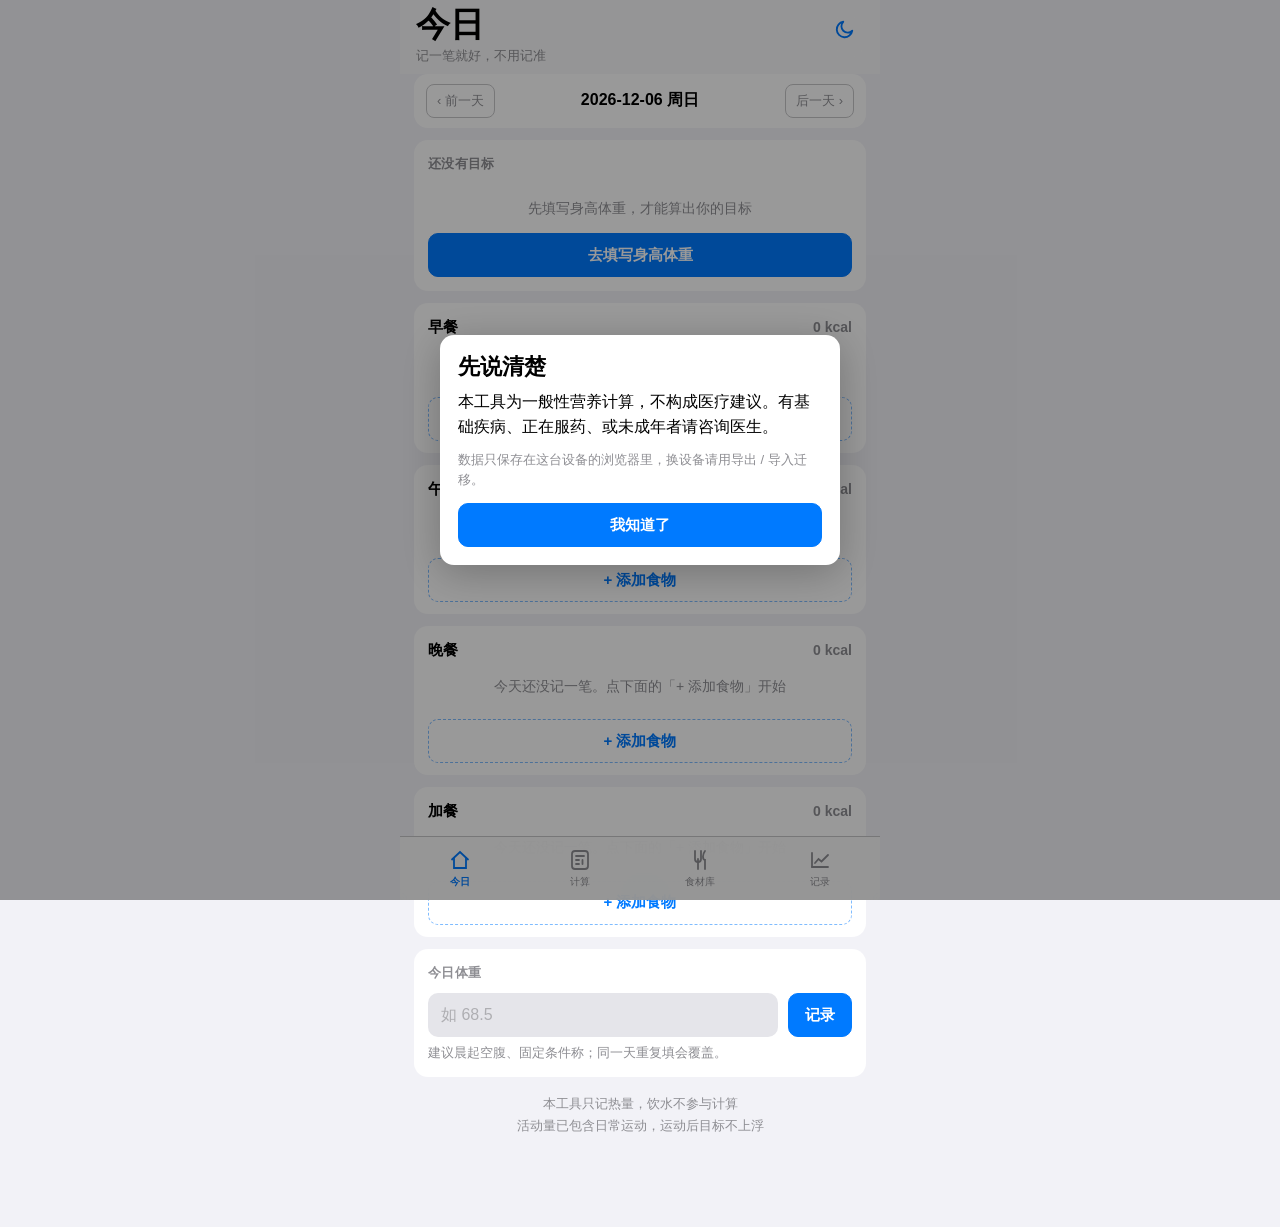
==== index.html @ fb2b550e "Add files via upload" ====
<!DOCTYPE html>
<html lang="zh-CN" data-page-node-id="6TGlv1DIJxJk1gU40Q62XM">
<head data-page-node-id="LGwbbkXFWAIUJTHWmpmw1Z">
<meta charset="UTF-8" data-page-node-id="6oyPOWHp1FTCUI4fEydb8X">
<!-- 移动端硬要求：不使用 user-scalable=no / maximum-scale，保证可缩放（WCAG 1.4.4） -->
<meta name="viewport" content="width=device-width, initial-scale=1, viewport-fit=cover" data-page-node-id="3r1itTKfUpL0238yixx54z">
<meta name="theme-color" content="#007AFF" data-page-node-id="sOXfvNdXo0cIGlPKeRTLYf">
<!-- PWA：manifest/图标/SW 为同源自托管文件（非外部 CDN）；file:// 双击打开时这些声明加载失败会被浏览器静默忽略，不影响单文件使用 -->
<link rel="manifest" href="manifest.webmanifest" data-page-node-id="1cRQkaMZABvOxURIfTyMzk">
<link rel="icon" type="image/png" sizes="192x192" href="icon-192.png" data-page-node-id="GECB2Gib8RvrjQ9jSQXvBh">
<link rel="apple-touch-icon" href="apple-touch-icon.png" data-page-node-id="r0GJt6rhNABccCQFmggWHg">
<meta name="mobile-web-app-capable" content="yes" data-page-node-id="aFBCfKrfgZDoOx20kquJCN">
<meta name="apple-mobile-web-app-capable" content="yes" data-page-node-id="vraNFrfi80mn2rlE7gkRpR">
<meta name="apple-mobile-web-app-status-bar-style" content="default" data-page-node-id="y7CPguoYV3KE6CH4kFbl6f">
<meta name="apple-mobile-web-app-title" content="宿舍减脂" data-page-node-id="x1x3KUSppic2dkjJVZUzWW">
<title>宿舍减脂 · 记录工具</title>
<!--
  设计系统：宿舍减脂工具 v2（iOS HIG 视觉语言，见《iOS减脂工作台-界面设计说明》）
  系统蓝 #007AFF + 分层灰 #F2F2F7；单文件、零外部依赖、断网可用、无任何网络请求
-->
<style>
/* ============================================================
   1. 设计令牌
   ============================================================ */
:root{
  /* —— iOS 系统色（HIG §3.1） —— */
  --blue:#007AFF; --blue-d:#0A84FF;
  --green:#34C759; --orange:#FF9500; --red:#FF3B30;
  --teal:#30B0C7; --indigo:#5856D6; --pink:#FF2D55;
  --label:#000000; --label-2:#8E8E93; --sep:#C6C6C8;
  --fill:#E5E5EA;                      /* Fill Gray：输入框底 / 次按钮底 / 进度轨道 */
  /* —— 语义映射：页面=次级背景灰，卡片=系统白，呈现 iOS 分组列表观感 —— */
  --bg:#F2F2F7; --card:#FFFFFF; --ink:var(--label); --sub:var(--label-2); --line:var(--sep);
  --sage:var(--blue); --sage-fill:var(--blue); --sage-l:rgba(0,122,255,.5); --sage-bg:rgba(0,122,255,.1);
  --ok:var(--green); --warn:var(--orange); --warn-bg:rgba(255,149,0,.12); --warn-line:rgba(255,149,0,.35); --disabled:#AEAEB2;
  --track:var(--fill); --chart-grid:var(--sep); --chart-axis:var(--label-2);
  --tabbar-bg:rgba(249,249,249,.92); --modal-bg:#FFFFFF;
  --toast-bg:rgba(0,0,0,.82); --toast-ink:#FFFFFF;
  --r:14px; --r-sm:10px;
  --fs-display:32px; --fs-title:22px; --fs-number:16px; --fs-body:16px; --fs-caption:13px;
  --shadow:0 1px 2px rgba(0,0,0,.06);
  --font:-apple-system,BlinkMacSystemFont,"Segoe UI","PingFang SC","Hiragino Sans GB","Microsoft YaHei",sans-serif;
  /* 统一的动效曲线 */
  --ease-spring:cubic-bezier(.32,.72,0,1);
  --ease-soft:cubic-bezier(.4,0,.2,1);
  --dur-sheet:.34s; --dur-press:.14s; --dur-ring:1s;
}

/* 深色模式：iOS Dark 语义色，对比度达 WCAG AA */
:root[data-theme="dark"]{
  --blue:var(--blue-d);
  --bg:#000000; --card:#1C1C1E; --ink:#FFFFFF; --sub:rgba(235,235,245,.6); --line:rgba(84,84,88,.65);
  --sage:var(--blue); --sage-fill:var(--blue); --sage-l:rgba(10,132,255,.5); --sage-bg:rgba(10,132,255,.18);
  --ok:var(--green); --warn:var(--orange); --warn-bg:rgba(255,149,0,.18); --warn-line:rgba(255,149,0,.4); --disabled:rgba(235,235,245,.3);
  --fill:#2C2C2C; --track:var(--fill); --chart-grid:rgba(84,84,88,.65); --chart-axis:rgba(235,235,245,.6);
  --tabbar-bg:rgba(0,0,0,.92); --modal-bg:#1C1C1E;
  --toast-bg:rgba(235,235,245,.92); --toast-ink:#000000;
  --shadow:0 1px 2px rgba(0,0,0,.4);
}
*{box-sizing:border-box; -webkit-tap-highlight-color:transparent;}
html,body{margin:0;padding:0;}
body{
  font-family:var(--font); background:var(--bg); color:var(--ink);
  font-size:var(--fs-body); line-height:1.55; -webkit-font-smoothing:antialiased;
}
.num,input[type=number],.tabular{font-variant-numeric:tabular-nums;}
/* 字号阶梯 */
.f-display{font-size:var(--fs-display);font-weight:700;line-height:1.15;}
.f-title{font-size:var(--fs-title);font-weight:700;line-height:1.25;}
.f-number{font-size:var(--fs-number);font-weight:700;}
.f-body{font-size:var(--fs-body);font-weight:400;}
.f-cap{font-size:var(--fs-caption);font-weight:400;color:var(--sub);line-height:1.5;}

/* ============================================================
   2. 骨架
   ============================================================ */
.app{max-width:480px;margin:0 auto;min-height:100vh;background:var(--bg);padding-bottom:calc(74px + env(safe-area-inset-bottom));position:relative;}
.topbar{position:sticky;top:0;z-index:50;display:flex;align-items:flex-start;justify-content:space-between;gap:10px;
  padding:calc(6px + env(safe-area-inset-top)) 16px 6px;
  background:var(--tabbar-bg);
  -webkit-backdrop-filter:saturate(1.8) blur(20px);backdrop-filter:saturate(1.8) blur(20px);
  border-bottom:1px solid transparent;transition:border-color var(--dur-press) ease;}
.topbar.scrolled{border-bottom-color:var(--line);}
.tb-main{min-width:0;}
.topbar h1{font-size:34px;font-weight:600;margin:0;letter-spacing:-.5px;line-height:1.1;
  transition:font-size var(--dur-press) var(--ease-soft);transform-origin:left center;}
.topbar.scrolled h1{font-size:17px;letter-spacing:0;}
.topbar .sub{font-size:var(--fs-caption);color:var(--sub);margin-top:3px;
  transition:opacity var(--dur-press) ease,max-height var(--dur-press) ease,margin var(--dur-press) ease;overflow:hidden;}
.topbar.scrolled .sub{opacity:0;max-height:0;margin-top:0;}
.theme-btn{flex:0 0 auto;width:40px;height:40px;margin-top:4px;border:0;background:transparent;color:var(--blue);
  border-radius:999px;cursor:pointer;display:inline-flex;align-items:center;justify-content:center;
  transition:opacity var(--dur-press) ease;-webkit-tap-highlight-color:transparent;}
.theme-btn:active{opacity:.5;}
.theme-btn svg{width:22px;height:22px;display:block;}
.view{display:none;padding:0 14px 16px;}
.view.active{display:block;animation:viewIn .26s var(--ease-soft);}
@keyframes viewIn{from{opacity:.35;transform:translateY(6px);}to{opacity:1;transform:none;}}
.card{background:var(--card);border:0;border-radius:var(--r);padding:14px;margin-bottom:12px;}
.card > h2{font-size:13px;font-weight:600;color:var(--sub);margin:0 0 10px;letter-spacing:.3px;text-transform:uppercase;}
.row{display:flex;gap:10px;align-items:center;}
.row-between{display:flex;gap:10px;align-items:center;justify-content:space-between;}
.spacer{flex:1;}
.mt6{margin-top:6px;} .mt10{margin-top:10px;} .mt14{margin-top:14px;}
.hr{height:1px;background:var(--line);margin:12px 0;border:0;}

/* ============================================================
   3. 表单控件（所有 input/select ≥16px，防 iOS 聚焦缩放）
   ============================================================ */
label.fld{display:block;font-size:var(--fs-caption);color:var(--sub);margin:0 0 4px 2px;}
input[type=text],input[type=number],input[type=date],select,textarea{
  font-family:var(--font); font-size:16px; color:var(--ink);
  background:var(--fill); border:1px solid transparent; border-radius:var(--r-sm);
  padding:10px 12px; width:100%; min-height:44px; outline:none;
  font-variant-numeric:tabular-nums;
  transition:border-color var(--dur-press) ease, box-shadow var(--dur-press) ease;
}
input:focus,select:focus,textarea:focus{border-color:var(--blue);box-shadow:0 0 0 3px rgba(0,122,255,.16);}
input[disabled],select[disabled]{background:var(--fill);color:var(--disabled);opacity:.6;}
input::placeholder{color:var(--disabled);}
select{appearance:none;-webkit-appearance:none;background-image:linear-gradient(45deg,transparent 50%,var(--sub) 50%),linear-gradient(135deg,var(--sub) 50%,transparent 50%);background-position:calc(100% - 17px) 20px,calc(100% - 12px) 20px;background-size:5px 5px,5px 5px;background-repeat:no-repeat;padding-right:34px;}
.btn{
  font-family:var(--font); font-size:15px; font-weight:600; min-height:44px; padding:0 16px;
  border-radius:var(--r-sm); border:1px solid var(--sage-fill); background:var(--sage-fill); color:#fff;
  cursor:pointer; display:inline-flex; align-items:center; justify-content:center; gap:6px;
  transition:transform var(--dur-press) ease, background var(--dur-press) ease, box-shadow var(--dur-press) ease, filter var(--dur-press) ease;
  -webkit-tap-highlight-color:transparent;
}
.btn:active{filter:brightness(.93);transform:scale(.98);}
.btn.ghost{background:var(--fill);color:var(--blue);border-color:transparent;}
.btn.ghost:active{background:var(--fill);filter:brightness(.96);}
.btn.subtle{background:var(--sage-bg);border-color:var(--sage-bg);color:var(--sage);}
.btn.danger{background:var(--card);border-color:var(--warn);color:var(--warn);}
.btn.block{display:flex;width:100%;}
.btn.sm{min-height:36px;font-size:14px;padding:0 12px;}
.btn[disabled]{background:var(--track);border-color:var(--line);color:var(--disabled);}
.seg{position:relative;display:flex;background:var(--fill);border-radius:var(--r-sm);padding:3px;gap:3px;}
.seg-thumb{position:absolute;top:3px;left:3px;height:calc(100% - 6px);background:var(--card);border-radius:8px;box-shadow:var(--shadow);z-index:0;opacity:0;pointer-events:none;transition:transform var(--dur-sheet) var(--ease-spring),width var(--dur-sheet) var(--ease-spring),opacity .2s ease;}
.seg > button{flex:1;min-height:38px;position:relative;z-index:1;border:0;background:transparent;border-radius:8px;font-size:15px;font-family:var(--font);color:var(--sub);cursor:pointer;font-weight:600;transition:color var(--dur-press) ease;-webkit-tap-highlight-color:transparent;}
.seg > button[aria-pressed=true]{color:var(--ink);}
.chips{display:flex;gap:6px;overflow-x:auto;padding-bottom:2px;-webkit-overflow-scrolling:touch;}
.chip{flex:0 0 auto;min-height:34px;padding:0 14px;border-radius:999px;border:0;background:var(--fill);color:var(--sub);font-size:14px;font-family:var(--font);cursor:pointer;display:inline-flex;align-items:center;transition:transform var(--dur-press) ease,background var(--dur-press) ease,color var(--dur-press) ease;-webkit-tap-highlight-color:transparent;}
.chip:active{transform:scale(.96);}
.chip[aria-pressed=true]{background:var(--blue);color:#fff;font-weight:600;}
.mini{min-height:34px;padding:0 10px;border-radius:8px;border:1px solid var(--line);background:var(--card);font-size:13px;font-family:var(--font);color:var(--sub);cursor:pointer;display:inline-flex;align-items:center;justify-content:center;transition:transform var(--dur-press) ease,background var(--dur-press) ease;-webkit-tap-highlight-color:transparent;}
.mini:active{transform:scale(.96);}
.mini.on{background:var(--sage);border-color:var(--sage);color:#fff;}
.err{color:var(--warn);font-size:var(--fs-caption);margin-top:5px;}
.ok{color:var(--ok);}
.warnc{color:var(--warn);}

/* ============================================================
   4. 今日页：环形 / 剩余额度 / 餐次
   ============================================================ */
.ring-wrap{display:flex;align-items:center;gap:14px;}
.ring{width:118px;height:118px;flex:0 0 118px;position:relative;}
.ring svg{transform:rotate(-90deg);display:block;}
.ring-fg{transition:stroke-dashoffset var(--dur-ring) var(--ease-soft);}
.ring .ctr{position:absolute;inset:0;display:flex;flex-direction:column;align-items:center;justify-content:center;}
.ring .ctr .v{font-size:26px;font-weight:700;line-height:1;font-variant-numeric:tabular-nums;}
.ring .ctr .l{font-size:11px;color:var(--sub);margin-top:3px;}
.ring-info{flex:1;min-width:0;}
.kv{display:flex;gap:8px;justify-content:space-between;font-size:13px;color:var(--sub);}
.kv b{color:var(--ink);font-variant-numeric:tabular-nums;font-weight:700;}
.macros{display:flex;gap:8px;margin-top:12px;}
.macro{flex:1;background:var(--sage-bg);border-radius:var(--r-sm);padding:8px 6px;text-align:center;}
.macro .ml{font-size:11px;color:var(--sub);}
.macro .mv{font-size:var(--fs-number);font-weight:700;font-variant-numeric:tabular-nums;margin-top:1px;}
.bar{height:5px;background:var(--track);border-radius:3px;margin-top:6px;overflow:hidden;}
.bar > i{display:block;height:100%;background:var(--sage);border-radius:3px;width:0;transition:width .55s var(--ease-soft);}
.bar > i.over{background:var(--warn);}
.suggest{background:var(--sage-bg);border-radius:var(--r-sm);padding:10px 12px;margin-top:10px;}
.suggest .t{font-size:var(--fs-caption);color:var(--sub);margin-bottom:4px;}
.suggest .li{font-size:14px;font-weight:600;padding:3px 0;font-variant-numeric:tabular-nums;}
.mealcard{padding:12px 14px;}
.mealhd{display:flex;align-items:baseline;justify-content:space-between;gap:8px;}
.mealhd .nm{font-weight:700;font-size:15px;}
.mealhd .vv{font-size:14px;font-weight:700;color:var(--sub);font-variant-numeric:tabular-nums;}
.mealhd .vv.over{color:var(--warn);}
.item{display:flex;align-items:center;gap:8px;padding:9px 0;border-bottom:1px solid var(--line);}
.item:last-child{border-bottom:0;}
.item .in{flex:1;min-width:0;}
.item .nm{font-size:15px;font-weight:600;white-space:nowrap;overflow:hidden;text-overflow:ellipsis;}
.item .ds{font-size:var(--fs-caption);color:var(--sub);font-variant-numeric:tabular-nums;}
.item .kc{font-size:var(--fs-number);font-weight:700;font-variant-numeric:tabular-nums;white-space:nowrap;}
.del{width:32px;height:32px;flex:0 0 32px;border:0;background:transparent;color:var(--disabled);font-size:20px;line-height:1;cursor:pointer;border-radius:8px;}
.addbtn{width:100%;min-height:44px;margin-top:8px;border:1px dashed var(--sage-l);background:var(--card);color:var(--sage);border-radius:var(--r-sm);font-size:15px;font-weight:600;font-family:var(--font);cursor:pointer;transition:transform var(--dur-press) ease,background var(--dur-press) ease;-webkit-tap-highlight-color:transparent;}
.addbtn:active{transform:scale(.98);background:var(--sage-bg);}
.empty{text-align:center;color:var(--sub);font-size:14px;padding:14px 8px;}
.footnote{font-size:var(--fs-caption);color:var(--sub);text-align:center;padding:4px 8px 0;line-height:1.7;}

/* ============================================================
   5. 结果 / 提示
   ============================================================ */
.res{display:grid;grid-template-columns:1fr 1fr;gap:8px;}
.res .cell{background:var(--sage-bg);border-radius:var(--r-sm);padding:8px 10px;}
.res .cell .l{font-size:11px;color:var(--sub);}
.res .cell .v{font-size:var(--fs-number);font-weight:700;font-variant-numeric:tabular-nums;}
.hero{background:var(--sage);color:#fff;border-radius:var(--r);padding:14px;margin-bottom:12px;}
.hero .l{font-size:var(--fs-caption);opacity:.85;}
.hero .v{font-size:var(--fs-display);font-weight:700;font-variant-numeric:tabular-nums;line-height:1.1;}
.hero .v small{font-size:14px;font-weight:600;opacity:.85;}
.notice{border-radius:var(--r-sm);padding:10px 12px;font-size:13px;line-height:1.55;margin-bottom:10px;}
.notice.warn{background:var(--warn-bg);color:var(--warn);}
.notice.info{background:var(--sage-bg);color:var(--sage);}
.disclaimer{font-size:var(--fs-caption);color:var(--sub);background:var(--fill);border-radius:var(--r-sm);padding:10px 12px;line-height:1.6;}

/* ============================================================
   6. 食材库
   ============================================================ */
.foodrow{display:flex;align-items:flex-start;gap:8px;padding:11px 0;border-bottom:1px solid var(--line);}
.foodrow:last-child{border-bottom:0;}
.foodrow .fi{flex:1;min-width:0;}
.foodrow .fn{font-size:15px;font-weight:600;}
.tag{display:inline-block;font-size:11px;padding:1px 6px;border-radius:999px;margin-left:6px;vertical-align:1px;}
.tag.b{background:var(--sage-bg);color:var(--sage);}
.tag.m{background:var(--fill);color:var(--sub);}
.foodrow .fd{font-size:var(--fs-caption);color:var(--sub);margin-top:2px;font-variant-numeric:tabular-nums;}
.foodrow .fa{display:flex;gap:6px;flex-wrap:wrap;margin-top:6px;}
.pickrow{display:flex;align-items:center;gap:8px;padding:12px;border:1px solid var(--line);border-radius:var(--r-sm);margin-bottom:8px;background:var(--card);}
.pickrow[aria-pressed=true]{border-color:var(--sage);background:var(--sage-bg);}
.pickrow .pn{font-size:15px;font-weight:600;}
.pickrow .pd{font-size:var(--fs-caption);color:var(--sub);font-variant-numeric:tabular-nums;}
.qtybox{border-top:1px solid var(--line);margin-top:10px;padding-top:12px;}

/* ============================================================
   7. 记录页图表
   ============================================================ */
.chartbox{width:100%;overflow:hidden;}
.chartbox svg{width:100%;height:auto;display:block;}
.legend{display:flex;gap:14px;font-size:var(--fs-caption);color:var(--sub);margin-top:6px;}
.legend i{display:inline-block;width:14px;height:3px;border-radius:2px;vertical-align:2px;margin-right:4px;}
.dayrow{display:flex;align-items:center;justify-content:space-between;gap:8px;padding:11px 0;border-bottom:1px solid var(--line);min-height:44px;}
.dayrow:last-child{border-bottom:0;}
.dayrow:active{background:var(--fill);border-radius:var(--r-sm);}
.dayrow .dl{font-size:15px;font-weight:600;font-variant-numeric:tabular-nums;}
.dayrow .dr{font-size:13px;color:var(--sub);font-variant-numeric:tabular-nums;}
.monthhd{font-size:var(--fs-caption);color:var(--sub);padding:10px 0 2px;font-weight:600;}

/* ============================================================
   8. 底部 tab（安全区）
   ============================================================ */
.tabbar{
  position:fixed;left:0;right:0;bottom:0;z-index:60;
  max-width:480px;margin:0 auto;background:var(--tabbar-bg);
  border-top:1px solid var(--line);
  display:flex;padding-bottom:calc(7px + env(safe-area-inset-bottom));
  backdrop-filter:saturate(1.8) blur(20px);-webkit-backdrop-filter:saturate(1.8) blur(20px);
}
.tabbar > button{
  flex:1;min-height:56px;border:0;background:transparent;cursor:pointer;
  display:flex;flex-direction:column;align-items:center;justify-content:center;gap:3px;
  font-family:var(--font);font-size:10px;color:var(--sub);padding:6px 0 0;
  transition:color var(--dur-press) ease;
}
.tabbar > button:active{opacity:.6;}
.tabbar > button[aria-current=true]{color:var(--blue);font-weight:600;}
.tabbar > button svg{width:24px;height:24px;display:block;}

/* ============================================================
   9. 横幅 / 弹层 / 遮罩
   ============================================================ */
.banner{position:fixed;top:0;left:0;right:0;z-index:90;max-width:480px;margin:0 auto;
  background:var(--warn-bg);color:var(--warn);border-bottom:1px solid var(--warn-line);
  padding:calc(8px + env(safe-area-inset-top)) 12px 8px;font-size:13px;font-weight:600;
  display:none;align-items:center;gap:10px;justify-content:space-between;}
.banner.show{display:flex;}
.banner button{background:var(--warn);color:#fff;border:0;border-radius:8px;min-height:32px;padding:0 12px;font-size:13px;font-family:var(--font);font-weight:600;cursor:pointer;}
.scrim{position:fixed;inset:0;background:rgba(0,0,0,.4);z-index:70;opacity:0;visibility:hidden;
  transition:opacity .28s ease, visibility 0s linear .28s;}
.scrim.show{opacity:1;visibility:visible;transition:opacity .28s ease;}
.sheet{position:fixed;left:0;right:0;bottom:0;z-index:80;max-width:480px;margin:0 auto;
  background:var(--card);border-radius:22px 22px 0 0;display:flex;flex-direction:column;
  max-height:90vh;box-shadow:0 -8px 30px rgba(0,0,0,.18);
  transform:translateY(100%);opacity:0;visibility:hidden;
  transition:transform var(--dur-sheet) var(--ease-spring), opacity .2s ease, visibility 0s linear var(--dur-sheet);}
.sheet.show{transform:translateY(0);opacity:1;visibility:visible;
  transition:transform var(--dur-sheet) var(--ease-spring), opacity .2s ease;}
.grab{width:36px;height:5px;border-radius:3px;background:var(--line);margin:8px auto 2px;flex:0 0 auto;}
.sheet-hd{display:flex;align-items:center;justify-content:space-between;padding:4px 14px 10px;border-bottom:1px solid var(--line);}
.sheet-hd .t{font-size:var(--fs-number);font-weight:600;}
.sheet-hd .x{min-height:36px;padding:0 10px;border:0;background:transparent;color:var(--blue);font-size:15px;font-family:var(--font);cursor:pointer;}
.sheet-bd{overflow-y:auto;-webkit-overflow-scrolling:touch;padding:14px 14px calc(20px + env(safe-area-inset-bottom));}
.modal{position:fixed;inset:0;z-index:95;display:none;align-items:center;justify-content:center;padding:20px;background:rgba(0,0,0,.4);opacity:0;transition:opacity .2s ease;}
.modal.show{display:flex;opacity:1;}
.modal .box{background:var(--modal-bg);border-radius:14px;padding:18px;max-width:400px;width:100%;box-shadow:0 8px 40px rgba(0,0,0,.25);}
.modal.show .box{animation:modalIn var(--dur-sheet) var(--ease-spring);}
@keyframes modalIn{from{transform:scale(.92);opacity:0;}to{transform:scale(1);opacity:1;}}
.toast{position:fixed;left:50%;transform:translateX(-50%) translateY(8px) scale(.96);bottom:96px;z-index:100;opacity:0;
  background:var(--toast-bg);color:var(--toast-ink);font-size:14px;padding:10px 16px;border-radius:999px;display:none;font-weight:500;}
.toast.show{display:block;opacity:1;transform:translateX(-50%) translateY(0) scale(1);animation:toastIn .28s var(--ease-soft);}
@keyframes toastIn{from{opacity:0;transform:translateX(-50%) translateY(8px) scale(.96);}to{opacity:1;transform:translateX(-50%) translateY(0) scale(1);}}
.hidden{display:none !important;}

/* 尊重「减弱动态效果」系统偏好 */
@media (prefers-reduced-motion: reduce){
  *{transition-duration:.001ms !important;animation-duration:.001ms !important;animation-iteration-count:1 !important;}
}
</style>
</head>
<body data-page-node-id="n7YgN63C5wE3OQWyBk2oSX">

<div class="banner" id="banner" data-page-node-id="kmevI8ldR7nMhOB78mKbYG">
  <span id="bannerText" data-page-node-id="23G3Cla7qOrzgGRzWf8x7r"></span>
  <button type="button" data-act="export" data-page-node-id="kBr5mtFQNUppwsDbyDYKwY">导出备份</button>
</div>

<div class="app" data-page-node-id="rOcZ1CGLAlehBvKeoKrZ0T">
<header class="topbar" data-page-node-id="6GpXJHOObWxnjnP3CcPwhQ">
  <div class="tb-main" data-page-node-id="njUp8XlUcvJEYqkHfoZLhV">
    <h1 id="pageTitle" data-page-node-id="Gg1CfBeWA7IEyEwEps3xUY">今日</h1>
    <div class="sub" id="pageSub" data-page-node-id="g1TA7KIh6gEpYHiU8Y34ZA"></div>
  </div>
  <button type="button" class="theme-btn" data-act="theme" aria-label="切换深色 / 浅色" data-page-node-id="ACGbXYQjANuANyC3ePOsip"></button>
</header>

  <section class="view active" id="view-today" data-page-node-id="RpYCsEYenwtbX2lL4J6EN7"></section>
  <section class="view" id="view-calc" data-page-node-id="8HpRTei6awyI71ccwZZpYU"></section>
  <section class="view" id="view-foods" data-page-node-id="dWVvNpZXYYHrQJgDhvmDnQ"></section>
  <section class="view" id="view-logs" data-page-node-id="8MORdv6QW5LuK2qlndb9Hm"></section>
</div>

<nav class="tabbar" id="tabbar" data-page-node-id="lEi67DbEN0SxtOVUEcKHOA">
  <button type="button" data-act="tab" data-tab="today" aria-current="true" data-page-node-id="rEpgvT5XBqrfIe1gwOwEd0">
    <svg viewBox="0 0 24 24" fill="none" stroke="currentColor" stroke-width="1.8" stroke-linecap="round" data-page-node-id="X5S2vkKqwLg7d7K56bfSwY"><path d="M4 11.5 12 4l8 7.5" data-page-node-id="UZrZoJEwnrxp2oh1Di3aOD"/><path d="M6 10.5V20h12v-9.5" data-page-node-id="d9SxLOnchCtM0LO4mO8Umb"/></svg>今日</button>
  <button type="button" data-act="tab" data-tab="calc" data-page-node-id="IxXhQ9cFrjCeh7XjrrDEkH">
    <svg viewBox="0 0 24 24" fill="none" stroke="currentColor" stroke-width="1.8" stroke-linecap="round" data-page-node-id="vEZZH6wjFm2TNWYd7RvfHY"><rect x="4" y="3" width="16" height="18" rx="3" data-page-node-id="qxubVBOzDpEE7DKZ246WIc"/><path d="M8 8h8M8 12h3M8 16h3M14.5 12v4" data-page-node-id="aNmxCrUEKTSxYiAAK1oeth"/></svg>计算</button>
  <button type="button" data-act="tab" data-tab="foods" data-page-node-id="zkIO66NBxPyGyQlJ20YJ1J">
    <svg viewBox="0 0 24 24" fill="none" stroke="currentColor" stroke-width="1.8" stroke-linecap="round" data-page-node-id="TbHxMOYppKKi2gMyy65hnr"><path d="M7 3v8a3 3 0 0 0 6 0V3" data-page-node-id="9eVhVGnZ7BM3RUuibwRUOS"/><path d="M10 11v10" data-page-node-id="XiH212ARSSPPygDNGQJWQE"/><path d="M17 3c-1.5 2-2 3.5-2 5.5S16 12 17 12v9" data-page-node-id="neo0FPSsDU9WzaiFjfCixn"/></svg>食材库</button>
  <button type="button" data-act="tab" data-tab="logs" data-page-node-id="xVH9E6hTXWVDfTe6dEF7Wi">
    <svg viewBox="0 0 24 24" fill="none" stroke="currentColor" stroke-width="1.8" stroke-linecap="round" data-page-node-id="98eqAqB8KIoLLFMRvgfsE0"><path d="M4 19V5" data-page-node-id="aAvLKmLzDfhTix4CK1AcA5"/><path d="M4 19h16" data-page-node-id="GC0E00jvpUX3zkBU5vzZ2s"/><path d="m7 15 3.5-4 3 2.5L20 7" data-page-node-id="LYAGq8RkxjHBx8LIinHHWy"/></svg>记录</button>
</nav>

<div class="scrim" id="scrim" data-act="closeSheet" data-page-node-id="ZOgV0NeWe2wfJ2lSN0JONW"></div>
<div class="sheet" id="sheet" role="dialog" aria-modal="true" data-page-node-id="h4zd41Lpf8xWY3712jD7BT">
  <div class="grab" data-page-node-id="H5aRwzgRGnvjS4BvWJaxPk"></div>
  <div class="sheet-hd" data-page-node-id="gCVxqDZeq4mrnEmdnpAh8v"><span class="t" id="sheetTitle" data-page-node-id="dkuASqZ0lBRJFgwzwxgGSb"></span><button type="button" class="x" data-act="closeSheet" data-page-node-id="vDvCptaChZqwbB60rmp964">关闭</button></div>
  <div class="sheet-bd" id="sheetBody" data-page-node-id="YPWFUt6ji5g1kYnKEB6y8D"></div>
</div>

<div class="modal" id="modal" data-page-node-id="iLHDHYHkNvABOV9CwDzE7r">
  <div class="box" id="modalBox" data-page-node-id="rG84hh4JKE7K8qQdaM0MgH"></div>
</div>

<div class="toast" id="toast" data-page-node-id="xsWBvWJNYyc4nr1G9aFwvg"></div>

<input type="file" id="fileInput" accept=".json,application/json" class="hidden" data-page-node-id="qo2X1OJaI2uj71r8ZWAyny">

<script>
"use strict";
/* ============================================================================
 * 宿舍减脂记录工具 v2
 * 数据层：单 key(df_data) + schemaVersion + migrate()
 * 无任何外部请求 / CDN / 字体 / 脚本
 * ========================================================================== */

/* ---------------------- 常量 ---------------------- */
var KEY = "df_data", SCHEMA = 2;
var CATS = ["蛋白","主食","蔬菜","调味","水果"];
var UNITS = [
  {id:"g",     label:"克"},
  {id:"ml",    label:"毫升"},
  {id:"bag",   label:"袋 / 包"},
  {id:"pcs",   label:"个 / 根 / 只"},
  {id:"cup",   label:"杯"},
  {id:"slice", label:"片"},
  {id:"scoop", label:"勺"}
];
var UNIT_NAME = {g:"克", ml:"毫升", bag:"袋", pcs:"个", cup:"杯", slice:"片", scoop:"勺"};
var COUNT_UNITS = ["bag","pcs","cup","slice","scoop"]; // 论个/论袋：+1 有意义
var MASS_UNITS  = ["g","ml"];                          // 论克：改用 +50g / +100g
var ACT = {sedentary:1.2, light:1.375, moderate:1.55, active:1.725, very:1.9};
var ACT_LABEL = {sedentary:"久坐（几乎不动）", light:"轻度活动（每周 1–3 次）", moderate:"中度活动（每周 3–5 次）", active:"高强度（每周 6–7 次）", very:"极高强度（体力活 / 双练）"};
var MEALS = [["breakfast","早餐"],["lunch","午餐"],["dinner","晚餐"],["snack","加餐"]];
var MEALS3 = [["breakfast","早餐"],["lunch","午餐"],["dinner","晚餐"]];
var MEAL_NAME = {breakfast:"早餐", lunch:"午餐", dinner:"晚餐", snack:"加餐"};

/* 预设 16 种食材（§4.4）：每 100g 热/蛋/碳/脂 + 默认单位 + 单位重量 */
var BUILTIN = [
  {id:"f01", name:"即食鸡胸肉",     cat:"蛋白", kcal:120, p:24,  c:2,   f:1.5, unit:"bag",   per:100, unitLabel:"袋"},
  {id:"f02", name:"去皮鸡腿（即食）", cat:"蛋白", kcal:145, p:22,  c:0,   f:6,   unit:"bag",   per:100, unitLabel:"袋"},
  {id:"f03", name:"去皮鸭腿（即食）", cat:"蛋白", kcal:160, p:20,  c:0,   f:9,   unit:"bag",   per:110, unitLabel:"袋"},
  {id:"f04", name:"水煮蛋",         cat:"蛋白", kcal:155, p:13,  c:1.1, f:11,  unit:"pcs",   per:50,  unitLabel:"个"},
  {id:"f05", name:"荞麦面（熟）",    cat:"主食", kcal:110, p:4,   c:23,  f:0.6, unit:"g",     per:1,   unitLabel:"克"},
  {id:"f06", name:"魔芋荞麦面（熟）", cat:"主食", kcal:25,  p:1,   c:5,   f:0.2, unit:"bag",   per:200, unitLabel:"袋"},
  {id:"f07", name:"黄瓜",           cat:"蔬菜", kcal:16,  p:0.8, c:3,   f:0.1, unit:"pcs",   per:200, unitLabel:"根"},
  {id:"f08", name:"西红柿",         cat:"蔬菜", kcal:18,  p:0.9, c:3.9, f:0.2, unit:"pcs",   per:180, unitLabel:"个"},
  {id:"f09", name:"彩椒",           cat:"蔬菜", kcal:26,  p:1,   c:6,   f:0.3, unit:"pcs",   per:150, unitLabel:"个"},
  {id:"f10", name:"胡萝卜",         cat:"蔬菜", kcal:41,  p:0.9, c:10,  f:0.2, unit:"pcs",   per:120, unitLabel:"根"},
  {id:"f11", name:"圆白菜",         cat:"蔬菜", kcal:24,  p:1.3, c:4.6, f:0.2, unit:"g",     per:1,   unitLabel:"克"},
  {id:"f12", name:"油醋汁",         cat:"调味", kcal:250, p:0.5, c:4,   f:27,  unit:"scoop", per:10,  unitLabel:"勺"},
  {id:"f13", name:"苹果",           cat:"水果", kcal:52,  p:0.3, c:14,  f:0.2, unit:"pcs",   per:200, unitLabel:"个"},
  {id:"f14", name:"香蕉",           cat:"水果", kcal:89,  p:1.1, c:23,  f:0.3, unit:"pcs",   per:110, unitLabel:"根"},
  {id:"f15", name:"橙子",           cat:"水果", kcal:47,  p:0.9, c:12,  f:0.1, unit:"pcs",   per:150, unitLabel:"个"},
  {id:"f16", name:"葡萄",           cat:"水果", kcal:69,  p:0.7, c:18,  f:0.2, unit:"g",     per:1,   unitLabel:"克"}
];

/* ---------------------- 小工具 ---------------------- */
function $(id){ return document.getElementById(id); }
function esc(s){ return String(s == null ? "" : s).replace(/[&<>"']/g, function(c){
  return {"&":"&amp;","<":"&lt;",">":"&gt;",'"':"&quot;","'":"&#39;"}[c]; }); }
function num(v, d){ var n = parseFloat(v); return isFinite(n) ? n : (d === undefined ? 0 : d); }
function r0(n){ return Math.round(n); }
function r1(n){ return Math.round(n * 10) / 10; }
function pad2(n){ return String(n).padStart(2, "0"); }
function todayKey(){ var d = new Date(); return d.getFullYear() + "-" + pad2(d.getMonth() + 1) + "-" + pad2(d.getDate()); }
function fmtDate(ds){ var p = ds.split("-"); return p[1] + "-" + p[2]; }
function weekdayOf(ds){ var d = new Date(ds + "T00:00:00"); return "周" + "日一二三四五六".charAt(d.getDay()); }
function shiftDate(ds, n){ var d = new Date(ds + "T00:00:00"); d.setDate(d.getDate() + n);
  return d.getFullYear() + "-" + pad2(d.getMonth() + 1) + "-" + pad2(d.getDate()); }
function clamp(v, lo, hi){ return Math.max(lo, Math.min(hi, v)); }
function uid(){ return "u" + Date.now().toString(36) + Math.random().toString(36).slice(2, 6); }
function toast(msg){ var t = $("toast"); t.textContent = msg; t.classList.add("show");
  clearTimeout(toast._t); toast._t = setTimeout(function(){ t.classList.remove("show"); }, 1600); }

/* ============================================================================
 * 一、数据层
 * ========================================================================== */
var DB = null;
var STORAGE_OK = true;

function defaultDB(){
  return {
    schemaVersion: SCHEMA,
    profile: { gender:"male", age:20, height:null, weight:null, activity:"light", deficit:500,
               split:{ breakfast:30, lunch:40, dinner:30 } },
    foods: BUILTIN.map(function(f){ return Object.assign({}, f, {builtin:true}); }),
    overrides: {},
    logs: {},
    flags: { backupPrompted:false, disclaimerSeen:false, thinOverride:false }
  };
}

function safeGet(k){ try { return localStorage.getItem(k); } catch(e){ return null; } }

/* migrate：绝不靠改 key 名做版本；v1 三键合并 + 缺字段补齐 */
function migrate(){
  var raw = safeGet(KEY), d = null;
  if (raw) { try { d = JSON.parse(raw); } catch(e){ d = null; } }

  var fromV1 = false;
  if (!d || typeof d !== "object") {
    var p1 = safeGet("df_profile_v1");
    var f1 = safeGet("df_foods_v1");
    var c1 = safeGet("df_custom_v1");
    var l1 = safeGet("df_logs_v1");
    if (p1 || f1 || c1 || l1) {
      fromV1 = true;
      d = { schemaVersion:1, profile:null, foods:null, overrides:{}, logs:{}, flags:{} };
      try { if (p1) d.profile = JSON.parse(p1); } catch(e){}
      try { if (l1) d.logs = JSON.parse(l1) || {}; } catch(e){}
      var arr = [];
      try { if (f1) arr = arr.concat(JSON.parse(f1) || []); } catch(e){}
      try { if (c1) arr = arr.concat(JSON.parse(c1) || []); } catch(e){}
      d.foods = arr;
    }
  }

  if (!d || typeof d !== "object") { DB = defaultDB(); DB.flags.migratedFrom = fromV1; save(); return; }

  var base = defaultDB();

  /* 1) profile */
  var p = d.profile && typeof d.profile === "object" ? d.profile : {};
  base.profile = {
    gender: p.gender === "female" ? "female" : "male",
    age: num(p.age, 20) || 20,
    height: (p.height === "" || p.height == null || !isFinite(num(p.height, NaN))) ? null : num(p.height),
    weight: (p.weight === "" || p.weight == null || !isFinite(num(p.weight, NaN))) ? null : num(p.weight),
    activity: ACT[p.activity] ? p.activity : "light",
    deficit: isFinite(num(p.deficit, 500)) ? Math.max(0, num(p.deficit, 500)) : 500,
    split: { breakfast:30, lunch:40, dinner:30 }
  };
  if (p.split && typeof p.split === "object") {
    base.profile.split.breakfast = clamp(num(p.split.breakfast, 30), 0, 100);
    base.profile.split.lunch     = clamp(num(p.split.lunch, 40), 0, 100);
    base.profile.split.dinner    = clamp(num(p.split.dinner, 30), 0, 100);
  }

  /* 2) foods：内置恒在；v1 里被改过数值的内置食材 → 落成 overrides；其余作自定义 */
  var custom = [], seen = {}, ov = (d.overrides && typeof d.overrides === "object" && !Array.isArray(d.overrides)) ? d.overrides : {};
  var oldList = Array.isArray(d.foods) ? d.foods : [];
  var builtById = {}; BUILTIN.forEach(function(b){ builtById[b.id] = b; });
  var builtByName = {}; BUILTIN.forEach(function(b){ builtByName[b.name] = b; });
  oldList.forEach(function(f){
    if (!f || typeof f !== "object" || !f.name) return;
    var hit = builtById[f.id] || builtByName[f.name];
    if (hit) {
      var diff = {};
      ["kcal","p","c","f"].forEach(function(k){
        if (f[k] != null && isFinite(num(f[k], NaN)) && num(f[k]) !== hit[k]) diff[k] = num(f[k]);
      });
      if (Object.keys(diff).length) ov[hit.id] = Object.assign({}, ov[hit.id] || {}, diff);
      return;
    }
    if (seen[f.name]) return; seen[f.name] = 1;
    custom.push({
      id: f.id || uid(), name: String(f.name), cat: CATS.indexOf(f.cat) >= 0 ? f.cat : "蛋白",
      kcal: num(f.kcal, 0), p: num(f.p, 0), c: num(f.c, 0), f: num(f.f, 0),
      unit: UNITS.some(function(u){ return u.id === f.unit; }) ? f.unit : "g",
      per: num(f.per, 1) > 0 ? num(f.per, 1) : (f.unit && f.unit !== "g" && f.unit !== "ml" ? 100 : 1),
      unitLabel: f.unitLabel || UNIT_NAME[f.unit] || "克",
      builtin: false
    });
  });
  base.foods = BUILTIN.map(function(b){ return Object.assign({}, b, {builtin:true}); }).concat(custom);
  base.overrides = ov;

  /* 3) logs：meals 必须是对象且含 snack；item 补齐 unit/unitLabel/manual */
  var logs = (d.logs && typeof d.logs === "object" && !Array.isArray(d.logs)) ? d.logs : {};
  Object.keys(logs).forEach(function(k){
    var L = logs[k]; if (!L || typeof L !== "object") return;
    var meals = (L.meals && typeof L.meals === "object" && !Array.isArray(L.meals)) ? L.meals : {};
    var out = { breakfast:[], lunch:[], dinner:[], snack:[] };
    MEALS.forEach(function(m){
      var arr = Array.isArray(meals[m[0]]) ? meals[m[0]] : [];
      out[m[0]] = arr.map(function(it){ return normItem(it); }).filter(Boolean);
    });
    base.logs[k] = {
      weight: (L.weight == null || !isFinite(num(L.weight, NaN))) ? null : r1(num(L.weight)),
      meals: out
    };
  });

  /* 4) flags */
  var fl = (d.flags && typeof d.flags === "object") ? d.flags : {};
  base.flags = {
    backupPrompted: !!fl.backupPrompted,
    disclaimerSeen: !!fl.disclaimerSeen,
    thinOverride: !!fl.thinOverride
  };
  base.schemaVersion = SCHEMA;
  base.flags.migratedFrom = fromV1 || (num(d.schemaVersion, 0) < SCHEMA);
  DB = base;
  save();
}

function normItem(it){
  if (!it || typeof it !== "object") return null;
  var o = {
    fid: it.fid || null,
    name: String(it.name || "未命名"),
    qty: num(it.qty, it.grams != null ? num(it.grams, 0) : 1),
    unit: UNITS.some(function(u){ return u.id === it.unit; }) ? it.unit : "g",
    unitLabel: it.unitLabel || UNIT_NAME[it.unit] || "克",
    grams: (it.grams == null || !isFinite(num(it.grams, NaN))) ? null : num(it.grams),
    kcal: num(it.kcal, 0), p: num(it.p, 0), c: num(it.c, 0), f: num(it.f, 0),
    manual: !!it.manual
  };
  if (o.manual) o.grams = null;
  return o;
}

/* save：try/catch + 持久横幅（非 alert） */
function save(){
  try {
    localStorage.setItem(KEY, JSON.stringify(DB));
    if (!STORAGE_OK) { STORAGE_OK = true; hideBanner(); }
    return true;
  } catch(e){
    STORAGE_OK = false;
    showBanner("⚠ 数据未能保存到本机，请立即导出备份");
    return false;
  }
}
function showBanner(text){ $("bannerText").textContent = text; $("banner").classList.add("show"); }
function hideBanner(){ $("banner").classList.remove("show"); }

/* 唯一正确的取值方式：逐字段 merge，用 ?? 不用 || */
function eff(food){
  var o = DB.overrides[food.id] != null ? DB.overrides[food.id] : {};
  return Object.assign({}, food, o);
}
function findFood(id){ for (var i = 0; i < DB.foods.length; i++) if (DB.foods[i].id === id) return DB.foods[i]; return null; }
function unitLabelOf(f){ return f.unitLabel || UNIT_NAME[f.unit] || "克"; }
/* 单份的重量：论克取 100g 作为一份；其余取单位重量 */
function servingGrams(f){ return (f.unit === "g" || f.unit === "ml") ? 100 : (num(f.per, 0) > 0 ? num(f.per, 0) : 100); }

/* 只读：不落盘，渲染用；写操作一律走 ensureDay */
function getDay(ds){
  var L = DB.logs[ds];
  var out = { weight:null, meals:{} };
  MEALS.forEach(function(m){ out.meals[m[0]] = []; });
  if (!L || typeof L !== "object") return out;
  if (L.weight != null && isFinite(num(L.weight, NaN))) out.weight = r1(num(L.weight));
  var meals = (L.meals && typeof L.meals === "object" && !Array.isArray(L.meals)) ? L.meals : {};
  MEALS.forEach(function(m){ if (Array.isArray(meals[m[0]])) out.meals[m[0]] = meals[m[0]]; });
  return out;
}
/* 可写：返回真实引用，push 后需 save() */
function ensureDay(ds){
  if (!DB.logs[ds] || typeof DB.logs[ds] !== "object") DB.logs[ds] = { weight:null, meals:{} };
  var L = DB.logs[ds];
  if (!L.meals || typeof L.meals !== "object" || Array.isArray(L.meals)) L.meals = {};
  MEALS.forEach(function(m){ if (!Array.isArray(L.meals[m[0]])) L.meals[m[0]] = []; });
  if (L.weight != null && !isFinite(num(L.weight, NaN))) L.weight = null;
  return L;
}
function dayHasContent(ds){
  var L = DB.logs[ds]; if (!L || typeof L !== "object") return false;
  if (L.weight != null && isFinite(num(L.weight, NaN))) return true;
  var meals = L.meals || {};
  return MEALS.some(function(m){ return Array.isArray(meals[m[0]]) && meals[m[0]].length; });
}
function logDayCount(){ return Object.keys(DB.logs).filter(dayHasContent).length; }
function dayCalories(ds){
  var L = DB.logs[ds]; if (!L || !L.meals) return 0;
  var t = 0; MEALS.forEach(function(m){ (L.meals[m[0]] || []).forEach(function(it){ t += it.kcal; }); });
  return Math.round(t);
}
function dayMacros(ds){
  var L = DB.logs[ds], t = { kcal:0, p:0, c:0, f:0 };
  if (!L || !L.meals) return t;
  MEALS.forEach(function(m){ (L.meals[m[0]] || []).forEach(function(it){
    t.kcal += it.kcal; t.p += it.p; t.c += it.c; t.f += it.f; }); });
  t.kcal = Math.round(t.kcal); t.p = r1(t.p); t.c = r1(t.c); t.f = r1(t.f);
  return t;
}
function hasAnyLog(){ return Object.keys(DB.logs).some(dayHasContent); }
/* 条目数量文案：论克直接给克重，论个给「1 袋 · 110g」 */
function amountText(it){
  if (it.manual) return "手动估算";
  if (it.unit === "g" || it.unit === "ml") return Math.round(num(it.grams, 0)) + " g";
  return r1(it.qty) + " " + it.unitLabel + " · " + Math.round(num(it.grams, 0)) + "g";
}

/* ============================================================================
 * 二、算法（§2，照抄不发挥）
 * ========================================================================== */
function calcBMR(p){
  var b = 10 * p.weight + 6.25 * p.height - 5 * p.age;
  return p.gender === "male" ? b + 5 : b - 161;
}
function bmiLevel(b){
  if (b < 18.5) return { key:"thin",    label:"偏瘦" };
  if (b < 24)   return { key:"normal",  label:"正常" };
  if (b < 28)   return { key:"over",    label:"超重" };
  return { key:"obese", label:"肥胖" };
}
function compute(){
  var p = DB.profile;
  if (!(p.height > 0) || !(p.weight > 0)) return null;

  var bmrRaw  = calcBMR(p);
  var bmr     = Math.round(bmrRaw);
  var tdeeRaw = bmrRaw * (ACT[p.activity] || 1.2);
  var tdee    = Math.round(tdeeRaw);
  var bmi     = p.weight / Math.pow(p.height / 100, 2);
  var lvl     = bmiLevel(bmi);
  var thinBlock = (lvl.key === "thin") && !DB.flags.thinOverride;

  var userDeficit = Math.max(0, num(p.deficit, 0));
  var want = thinBlock ? 0 : userDeficit;
  var cap1000 = 1000, cap25 = tdeeRaw * 0.25;
  var deficit = Math.min(want, cap1000, cap25);

  var warns = [];
  if (thinBlock && userDeficit > 0) {
    warns.push({ type:"warn", text:"当前 BMI " + r1(bmi) + " 属偏瘦范围，建议维持而非继续减脂" });
  }
  var hitBmr = (tdeeRaw - deficit) < bmrRaw;
  var base = Math.max(tdeeRaw - deficit, bmrRaw);
  var targetCal = Math.round(base / 10) * 10;

  /* 钳位提示按触发原因三选一：触底 > 1000 上限 > 25% 闸（三个都真实生效，只是文案取最要紧的一条） */
  if (hitBmr) {
    warns.push({ type:"warn", text:"已触底：目标不低于基础代谢 " + bmr + " kcal。如需更大缺口，请先提高活动量" });
  } else if (want > cap1000 && cap1000 <= cap25) {
    warns.push({ type:"warn", text:"缺口已限制为 1000 kcal（单日安全上限）" });
  } else if (want > cap25) {
    warns.push({ type:"warn", text:"缺口已限制为 " + Math.round(cap25) + " kcal（不超过每日消耗的 25%）" });
  }

  /* 宏量：以未取整的 base 计算，保证与目标热量配平 */
  var protein = Math.min(1.8 * p.weight, base * 0.35 / 4, 200);
  protein = Math.round(protein);
  var fat = clamp(base * 0.25 / 9, 0.5 * p.weight, base * 0.35 / 9);
  fat = Math.round(fat);
  var carb = (base - 4 * protein - 9 * fat) / 4;
  var macroWarn = null;
  if (carb < 50) {
    fat = Math.max(0.5 * p.weight, (base - 4 * protein - 200) / 9);
    fat = Math.round(fat);
    carb = (base - 4 * protein - 9 * fat) / 4;
    if (carb < 50) {
      protein = Math.min(protein, Math.round(1.6 * p.weight));
      carb = (base - 4 * protein - 9 * fat) / 4;
      if (carb < 50) {
        carb = Math.max(0, carb);
        macroWarn = "⚠ 当前目标无法同时满足蛋白与脂肪下限，已优先保证蛋白。建议提高目标热量。";
      }
    }
  }
  carb = Math.round(carb);
  if (macroWarn) warns.push({ type:"warn", text:macroWarn });

  /* 三餐拆分：锁定晚餐 = 100 − 早 − 午；加餐不参与 */
  var sb = clamp(num(p.split.breakfast, 30), 0, 100);
  var sl = clamp(num(p.split.lunch, 40), 0, 100);
  var sd = 100 - sb - sl;
  var splitWarn = null;
  if (sb + sl >= 95) splitWarn = "早餐+午餐已占 " + Math.round(sb + sl) + "%，晚餐至少留 5%";

  return {
    bmr: bmr, tdee: tdee, bmi: r1(bmi), bmiLabel: lvl.label, thinBlock: thinBlock,
    deficitWanted: userDeficit, deficit: Math.round(tdeeRaw - base),
    targetCal: targetCal, protein: protein, fat: fat, carb: carb,
    split: { breakfast: sb, lunch: sl, dinner: sd }, splitWarn: splitWarn, warns: warns,
    mealTarget: {
      breakfast: Math.round(targetCal * sb / 100),
      lunch: Math.round(targetCal * sl / 100),
      dinner: Math.round(targetCal * Math.max(0, sd) / 100),
      snack: null
    },
    mealMacro: {
      breakfast: { p: Math.round(protein * sb / 100), c: Math.round(carb * sb / 100), f: Math.round(fat * sb / 100) },
      lunch:     { p: Math.round(protein * sl / 100), c: Math.round(carb * sl / 100), f: Math.round(fat * sl / 100) },
      dinner:    { p: Math.round(protein * Math.max(0, sd) / 100), c: Math.round(carb * Math.max(0, sd) / 100), f: Math.round(fat * Math.max(0, sd) / 100) }
    }
  };
}

/* ============================================================================
 * 三、状态与导航
 * ========================================================================== */
var state = {
  tab: "today",
  date: todayKey(),
  logMonths: 2,
  sheet: null,
  foodQ: "", foodCat: "全部",
  calcWarn: null
};

function setTab(t){
  state.tab = t;
  ["today","calc","foods","logs"].forEach(function(k){
    $("view-" + k).classList.toggle("active", k === t);
  });
  Array.prototype.forEach.call($("tabbar").children, function(b){ b.setAttribute("aria-current", b.dataset.tab === t ? "true" : "false"); });
  $("pageTitle").textContent = { today:"今日", calc:"计算", foods:"食材库", logs:"记录" }[t];
  $("pageSub").textContent = {
    today: "记一笔就好，不用记准",
    calc:  "填完身高体重才有目标",
    foods: "数据取自你自己的库",
    logs:  "看趋势，不看单日"
  }[t];
  if (t === "today") renderToday();
  if (t === "calc")  renderCalc();
  if (t === "foods") renderFoods();
  if (t === "logs")  renderLogs();
  window.scrollTo(0, 0);
}

/* ============================================================================
 * 四、今日页
 * ========================================================================== */
function renderToday(){
  var v = $("view-today"), ds = state.date, c = compute(), L = getDay(ds);
  var eaten = dayMacros(ds), remain = c ? c.targetCal - eaten.kcal : null;
  var isToday = ds === todayKey();
  var h = "";

  /* 日期条 */
  h += '<div class="card" style="padding:10px 12px;">'
     + '<div class="row">'
     + '<button type="button" class="mini" data-act="shiftDay" data-n="-1">‹ 前一天</button>'
     + '<div class="spacer" style="text-align:center;font-weight:700;font-variant-numeric:tabular-nums;">'
     + ds + " " + weekdayOf(ds) + (isToday ? "" : ' <span class="f-cap">补录中</span>') + '</div>'
     + '<button type="button" class="mini" data-act="shiftDay" data-n="1"' + (isToday ? " disabled" : "") + '>后一天 ›</button>'
     + '</div>'
     + (isToday ? "" : '<button type="button" class="btn ghost block sm mt6" data-act="backToday">回到今天</button>')
     + '</div>';

  if (!c) {
    h += '<div class="card"><h2>还没有目标</h2>'
       + '<div class="empty">先填写身高体重，才能算出你的目标</div>'
       + '<button type="button" class="btn block" data-act="tab" data-tab="calc">去填写身高体重</button></div>';
  } else {
    var pct = c.targetCal > 0 ? eaten.kcal / c.targetCal * 100 : 0;
    var over = pct > 100, shown = Math.min(100, pct);
    var C = 2 * Math.PI * 52;
    var stroke = over ? "var(--warn)" : "var(--sage)";
    h += '<div class="card">'
       + '<div class="ring-wrap"><div class="ring">'
       + '<svg width="118" height="118" viewBox="0 0 118 118">'
       + '<circle cx="59" cy="59" r="52" stroke="var(--track)" stroke-width="12" fill="none"/>'
       + '<circle class="ring-fg" cx="59" cy="59" r="52" stroke="' + stroke + '" stroke-width="12" fill="none" stroke-linecap="round"'
       + ' stroke-dasharray="' + C.toFixed(1) + '" stroke-dashoffset="' + C.toFixed(1) + '"'
       + ' data-to="' + (C * (1 - shown / 100)).toFixed(1) + '"/>'
       + '</svg>'
       + '<div class="ctr"><div class="v" style="color:' + stroke + '">' + Math.round(pct) + '%</div><div class="l">已吃 / 目标</div></div>'
       + '</div><div class="ring-info">'
       + '<div class="kv"><span>目标</span><b>' + c.targetCal + ' kcal</b></div>'
       + '<div class="kv"><span>已吃</span><b>' + eaten.kcal + ' kcal</b></div>'
       + '<div class="kv"><span>基础代谢</span><b>' + c.bmr + '</b></div>'
       + '<div class="kv"><span>每日消耗</span><b>' + c.tdee + '</b></div>'
       + '</div></div>'
       + '<div class="macros">'
       + macroCell("蛋白", eaten.p, c.protein)
       + macroCell("碳水", eaten.c, c.carb)
       + macroCell("脂肪", eaten.f, c.fat)
       + '</div></div>';

    /* 剩余额度 + 人话换算 */
    h += '<div class="card">';
    if (remain >= 0) {
      h += '<div class="f-cap">今日剩余</div>'
         + '<div class="f-display" style="color:var(--ok);">' + remain + ' <small style="font-size:14px;font-weight:600;">kcal</small></div>';
      var sg = suggestCombos(remain);
      if (sg.length) {
        h += '<div class="suggest"><div class="t">接下来还能这么吃</div>';
        sg.forEach(function(s){ h += '<div class="li">≈ ' + esc(s.text) + '（约 ' + s.tot + ' kcal）</div>'; });
        h += '</div>';
      } else {
        h += '<div class="f-cap mt10">剩下的额度不多了，喝口水吧。</div>';
      }
    } else {
      h += '<div class="f-cap">今日超出</div>'
         + '<div class="f-display" style="color:var(--warn);">' + (-remain) + ' <small style="font-size:14px;font-weight:600;">kcal</small></div>'
         + '<div class="f-cap mt6">超了就翻篇，明天照常记。</div>';
    }
    h += '</div>';

    c.warns.forEach(function(w){ h += '<div class="notice ' + w.type + '">' + esc(w.text) + '</div>'; });
    if (c.splitWarn) h += '<div class="notice warn">' + esc(c.splitWarn) + '</div>';
  }

  /* 四组餐次 */
  MEALS.forEach(function(m){
    var k = m[0], items = L.meals[k] || [], sum = { kcal:0, p:0, c:0, f:0 };
    items.forEach(function(it){ sum.kcal += it.kcal; sum.p += it.p; sum.c += it.c; sum.f += it.f; });
    sum.kcal = Math.round(sum.kcal);
    var mt = c ? c.mealTarget[k] : null;
    var isOver = mt != null && sum.kcal > mt;
    h += '<div class="card mealcard">'
       + '<div class="mealhd"><span class="nm">' + m[1] + '</span>'
       + '<span class="vv' + (isOver ? " over" : "") + '">' + sum.kcal
       + (mt != null ? " / " + mt : "") + ' kcal</span></div>';
    if (items.length === 0) {
      h += '<div class="empty">今天还没记一笔。点下面的「+ 添加食物」开始</div>';
    } else {
      items.forEach(function(it, i){
        h += '<div class="item"><div class="in"><div class="nm">' + esc(it.name) + '</div>'
           + '<div class="ds">' + esc(amountText(it)) + ' · 蛋' + r1(it.p) + ' 碳' + r1(it.c) + ' 脂' + r1(it.f) + '</div></div>'
           + '<span class="kc">' + Math.round(it.kcal) + '</span>'
           + '<button type="button" class="del" data-act="delItem" data-d="' + ds + '" data-m="' + k + '" data-i="' + i + '" aria-label="删除">×</button></div>';
      });
    }
    h += '<button type="button" class="addbtn" data-act="add" data-d="' + ds + '" data-m="' + k + '">+ 添加食物</button>'
       + '</div>';
  });

  /* 体重 */
  h += '<div class="card"><h2>今日体重</h2>'
     + '<div class="row">'
     + '<input type="number" inputmode="decimal" step="0.1" id="wInput" value="' + (L.weight == null ? "" : L.weight) + '" placeholder="如 68.5" style="flex:1;">'
     + '<button type="button" class="btn" data-act="saveWeight">记录</button></div>'
     + '<div class="f-cap mt6">建议晨起空腹、固定条件称；同一天重复填会覆盖。</div></div>';

  h += '<div class="footnote">本工具只记热量，饮水不参与计算<br>活动量已包含日常运动，运动后目标不上浮</div>';
  v.innerHTML = h;

  /* 进度环补间：从空环过渡到目标值（尊重 prefers-reduced-motion，关闭时直接落位） */
  var ring = v.querySelector(".ring-fg");
  if (ring) requestAnimationFrame(function(){ ring.style.strokeDashoffset = ring.getAttribute("data-to"); });
  /* 宏量进度条从 0 补间到目标值 */
  v.querySelectorAll(".bar > i").forEach(function(b){
    var w = b.getAttribute("data-w");
    if (w != null) requestAnimationFrame(function(){ b.style.width = w + "%"; });
  });
}

function macroCell(label, val, tar){
  var pp = tar > 0 ? Math.min(100, val / tar * 100) : 0;
  return '<div class="macro"><div class="ml">' + label + '</div>'
       + '<div class="mv">' + r1(val) + '<span style="font-size:11px;color:var(--sub);font-weight:500;">/' + tar + '</span></div>'
       + '<div class="bar"><i class="' + (val > tar ? "over" : "") + '" style="width:0" data-w="' + pp + '"></i></div></div>';
}

/* 人话换算：只用用户自己的食材库倒推组合 */
function suggestCombos(remain){
  if (!(remain >= 100)) return [];
  var cands = DB.foods.map(function(f){
    var e = eff(f), per = servingGrams(f);
    return { f:f, per:per, kcal: e.kcal * per / 100, label: unitLabelOf(f) };
  }).filter(function(x){ return x.kcal > 0; });

  var prim = cands.filter(function(x){ return x.f.cat === "蛋白" || x.f.cat === "主食"; });
  var sec  = cands.filter(function(x){ return x.f.cat === "蔬菜" || x.f.cat === "水果" || x.f.cat === "调味"; });
  if (!prim.length) prim = cands.slice(0, 6);
  function amt(c, q){ return (c.f.unit === "g" || c.f.unit === "ml") ? (c.per * q) + "g" : (q + " " + c.label); }
  var out = [];
  prim.forEach(function(a){
    for (var qa = 1; qa <= 4; qa++) {
      var ka = a.kcal * qa;
      if (ka > remain) break;
      if (ka >= remain * 0.6) out.push({ score: remain - ka, text: amt(a, qa) + " " + a.f.name, tot: Math.round(ka), key: a.f.id });
      sec.forEach(function(b){
        if (b.f.id === a.f.id) return;
        for (var qb = 1; qb <= 4; qb++) {
          var tot = ka + b.kcal * qb;
          if (tot > remain) break;
          if (tot < remain * 0.6) continue;
          out.push({ score: remain - tot, text: amt(a, qa) + " " + a.f.name + " + " + amt(b, qb) + " " + b.f.name, tot: Math.round(tot), key: a.f.id });
        }
      });
    }
  });
  out.sort(function(x, y){ return x.score - y.score; });
  var used = {}, pick = [];
  for (var i = 0; i < out.length && pick.length < 3; i++) {
    if (used[out[i].key]) continue;
    used[out[i].key] = 1; pick.push(out[i]);
  }
  return pick;
}

/* ============================================================================
 * 五、计算页
 * ========================================================================== */
function renderCalc(){
  var p = DB.profile, v = $("view-calc");
  var h = '<div class="card">'
    + '<h2>身体数据</h2>'
    + '<div class="row"><div style="flex:1;"><label class="fld">性别</label>'
    + '<div class="seg"><button type="button" data-act="gender" data-v="male" aria-pressed="' + (p.gender === "male") + '">男</button>'
    + '<button type="button" data-act="gender" data-v="female" aria-pressed="' + (p.gender === "female") + '">女</button></div></div>'
    + '<div style="width:110px;"><label class="fld">年龄</label>'
    + '<input type="number" inputmode="numeric" id="cAge" value="' + p.age + '"></div></div>'
    + '<div class="row mt10"><div style="flex:1;"><label class="fld">身高 (cm)</label>'
    + '<input type="number" inputmode="decimal" id="cHeight" value="' + (p.height == null ? "" : p.height) + '" placeholder="175"></div>'
    + '<div style="flex:1;"><label class="fld">体重 (kg)</label>'
    + '<input type="number" inputmode="decimal" step="0.1" id="cWeight" value="' + (p.weight == null ? "" : p.weight) + '" placeholder="68.5"></div></div>'
    + '<div class="mt10"><label class="fld">活动量（已包含日常运动）</label>'
    + '<select id="cAct">' + Object.keys(ACT).map(function(k){
        return '<option value="' + k + '"' + (p.activity === k ? " selected" : "") + '>' + ACT_LABEL[k] + ' × ' + ACT[k] + '</option>';
      }).join("") + '</select></div>'
    + '<div class="mt10"><label class="fld">每日热量缺口 (kcal)</label>'
    + '<input type="number" inputmode="numeric" id="cDef" value="' + p.deficit + '" placeholder="0 = 维持体重">'
    + '<div class="f-cap mt6">填 0 表示维持。上限会自动限制在 1000 kcal 与每日消耗的 25% 之内。</div>'
    + '<div class="err hidden" id="cDefErr"></div></div>'
    + '</div>';

  h += '<div class="card"><h2>三餐比例（%）</h2>'
    + '<div class="row"><div style="flex:1;"><label class="fld">早餐</label>'
    + '<input type="number" inputmode="numeric" id="sB" value="' + p.split.breakfast + '"></div>'
    + '<div style="flex:1;"><label class="fld">午餐</label>'
    + '<input type="number" inputmode="numeric" id="sL" value="' + p.split.lunch + '"></div>'
    + '<div style="flex:1;"><label class="fld">晚餐（自动）</label>'
    + '<input type="number" id="sD" disabled value=""></div></div>'
    + '<div class="f-cap mt6">晚餐 = 100 − 早餐 − 午餐，自动算出。加餐不计入比例。</div>'
    + '<div class="err hidden" id="splitErr"></div></div>';

  h += '<div id="calcOut"></div>';
  h += '<div class="disclaimer mt14">本工具为一般性营养计算，不构成医疗建议。有基础疾病、正在服药、或未成年者请咨询医生。</div>';
  h += '<div class="footnote">数据仅保存在本机浏览器，换设备请用导出 / 导入迁移</div>';
  v.innerHTML = h;
  refreshCalc();
}

function refreshCalc(){
  var p = DB.profile, out = $("calcOut");
  if (!out) return;
  var c = compute(), h = "";

  if (!c) {
    out.innerHTML = '<div class="card"><h2>你的目标</h2><div class="empty">先填写身高体重，才能算出你的目标</div></div>';
    return;
  }

  if (c.thinBlock) {
    h += '<div class="notice warn">当前 BMI ' + c.bmi + ' 属偏瘦范围，建议维持而非继续减脂'
       + '<div class="mt6"><button type="button" class="btn danger sm" data-act="thinOverride">我已知情，仍要设置缺口</button></div></div>';
  }
  c.warns.forEach(function(w){ h += '<div class="notice ' + w.type + '">' + esc(w.text) + '</div>'; });
  if (c.splitWarn) h += '<div class="notice warn">' + esc(c.splitWarn) + '</div>';

  h += '<div class="hero"><div class="l">每日目标热量</div>'
     + '<div class="v">' + c.targetCal + ' <small>kcal</small></div>'
     + '<div class="l mt6">生效缺口 ' + c.deficit + ' kcal · 消耗 ' + c.tdee + ' · 基础代谢 ' + c.bmr + '</div></div>';

  h += '<div class="card"><h2>宏量目标（克）</h2><div class="res">'
     + '<div class="cell"><div class="l">蛋白</div><div class="v">' + c.protein + ' g</div></div>'
     + '<div class="cell"><div class="l">碳水</div><div class="v">' + c.carb + ' g</div></div>'
     + '<div class="cell"><div class="l">脂肪</div><div class="v">' + c.fat + ' g</div></div>'
     + '<div class="cell"><div class="l">BMI</div><div class="v">' + c.bmi + ' · ' + c.bmiLabel + '</div></div>'
     + '</div><div class="f-cap mt10">按中国成人标准：偏瘦 &lt;18.5 / 正常 18.5–23.9 / 超重 24–27.9 / 肥胖 ≥28。</div></div>';

  h += '<div class="card"><h2>拆到三餐（kcal）</h2><div class="res">'
     + '<div class="cell"><div class="l">早餐 ' + c.split.breakfast + '%</div><div class="v">' + c.mealTarget.breakfast + '</div></div>'
     + '<div class="cell"><div class="l">午餐 ' + c.split.lunch + '%</div><div class="v">' + c.mealTarget.lunch + '</div></div>'
     + '<div class="cell"><div class="l">晚餐 ' + c.split.dinner + '%</div><div class="v">' + c.mealTarget.dinner + '</div></div>'
     + '<div class="cell"><div class="l">加餐</div><div class="v">不限</div></div>'
     + '</div></div>';

  out.innerHTML = h;
  syncSeg();

  var sd = $("sD"); if (sd) sd.value = c.split.dinner;
  var se = $("splitErr");
  if (se) { if (c.splitWarn) { se.textContent = c.splitWarn; se.classList.remove("hidden"); } else se.classList.add("hidden"); }
}

/* ============================================================================
 * 六、食材库
 * ========================================================================== */
function renderFoods(){
  var v = $("view-foods"), cat = state.foodCat, h = "";
  var days = logDayCount();

  if (days >= 7 && !DB.flags.backupPrompted) {
    h += '<div class="notice info">已经记了 ' + days + ' 天了，导出一份备份吧。'
       + '<div class="row mt6"><button type="button" class="btn sm" data-act="export">立即导出</button>'
       + '<button type="button" class="btn ghost sm" data-act="dismissBackup">以后再说</button></div></div>';
  }

  h += '<div class="card"><input type="text" id="fq" value="' + esc(state.foodQ) + '" placeholder="搜索食材，如 鸡胸 / 黄瓜">'
     + '<div class="chips mt10">' + ["全部"].concat(CATS).map(function(c){
        return '<button type="button" class="chip" data-act="fcat" data-v="' + esc(c) + '" aria-pressed="' + (cat === c) + '">' + c + '</button>';
      }).join("") + '</div></div>';

  h += '<div class="card"><h2>食材清单 · <span id="foodCount">0</span> 条</h2><div id="foodList"></div></div>';

  h += '<div class="card"><h2>备份</h2>'
     + '<div class="row"><button type="button" class="btn ghost" style="flex:1;" data-act="export">导出备份</button>'
     + '<button type="button" class="btn ghost" style="flex:1;" data-act="importPick">导入备份</button></div>'
     + '<div class="f-cap mt10">导出文件名 dorm-fatloss-backup-YYYYMMDD.json。导入会按日期 / id 合并，导入文件优先。</div>'
     + '<div class="err hidden" id="impErr"></div></div>';

  h += '<div class="footnote">覆盖只影响之后的记录，已记的历史条目是快照，不会变。</div>';
  v.innerHTML = h;
  refreshFoodList();
}

/* 搜索时只重画列表，不动输入框（避免中文输入法被打断） */
function refreshFoodList(){
  var box = $("foodList"); if (!box) return;
  box.innerHTML = foodListHTML();
}
function foodListHTML(){
  var q = state.foodQ.trim(), cat = state.foodCat, h = "", n = 0;
  var list = DB.foods.filter(function(f){
    if (cat !== "全部" && f.cat !== cat) return false;
    if (q && f.name.indexOf(q) < 0) return false;
    return true;
  });
  n = list.length;
  if (!list.length) {
    return '<div class="empty">没找到「' + esc(q || cat) + '」。可以手动估算，或新建为自定义食材</div>'
      + '<button type="button" class="btn block" data-act="newFood">+ 新建自定义食材</button>';
  }
  list.forEach(function(f){
    var e = eff(f), isOv = !!DB.overrides[f.id];
    var unitTxt = (f.unit === "g" || f.unit === "ml") ? "论克记" : ("1 " + esc(unitLabelOf(f)) + " ≈ " + num(f.per, 100) + " g");
    h += '<div class="foodrow"><div class="fi">'
       + '<div class="fn">' + esc(f.name) + (f.builtin ? '<span class="tag b">内置</span>' : '<span class="tag m">我的</span>')
       + (isOv ? '<span class="tag m">已改</span>' : '') + '</div>'
       + '<div class="fd">每 100g：' + e.kcal + ' kcal · 蛋 ' + e.p + ' / 碳 ' + e.c + ' / 脂 ' + e.f + '</div>'
       + '<div class="fd">' + f.cat + ' · ' + unitTxt + '</div>'
       + '<div class="fa">'
       + '<button type="button" class="mini" data-act="editFood" data-id="' + f.id + '">编辑营养</button>'
       + '<button type="button" class="mini" data-act="unitFood" data-id="' + f.id + '">设单位</button>'
       + (f.builtin ? (isOv ? '<button type="button" class="mini" data-act="resetFood" data-id="' + f.id + '">恢复默认</button>' : '')
                    : '<button type="button" class="mini" data-act="delFood" data-id="' + f.id + '">删除</button>')
       + '</div></div></div>';
  });
  var cc = $("foodCount"); if (cc) cc.textContent = String(n);
  return h;
}

/* ============================================================================
 * 七、记录页
 * ========================================================================== */
function weightSeries(){
  return Object.keys(DB.logs)
    .filter(function(k){ return DB.logs[k] && DB.logs[k].weight != null; })
    .sort()
    .map(function(k){ return { date:k, w: num(DB.logs[k].weight) }; });
}
function ma7(pts){
  return pts.map(function(p){
    var lo = shiftDate(p.date, -6), s = 0, n = 0;
    pts.forEach(function(q){ if (q.date >= lo && q.date <= p.date) { s += q.w; n++; } });
    return { date:p.date, v: s / n };
  });
}
function renderLogs(){
  var v = $("view-logs"), pts = weightSeries().slice(-30), h = "";
  var today = todayKey();
  var last7 = pts.filter(function(p){ return p.date >= shiftDate(today, -6) && p.date <= today; });
  var avg7 = last7.length ? last7.reduce(function(a, b){ return a + b.w; }, 0) / last7.length : null;

  h += '<div class="card"><h2>体重趋势</h2>';
  if (avg7 != null) {
    h += '<div class="f-cap">近 7 日均值</div><div class="f-display">' + r1(avg7) + ' <small style="font-size:14px;font-weight:600;">kg</small></div>';
  } else {
    h += '<div class="empty">近 7 天还没有体重记录</div>';
  }
  if (pts.length >= 2) {
    h += '<div class="chartbox mt10">' + chartSVG(pts) + '</div>'
       + '<div class="legend"><span><i style="background:var(--sage-l)"></i>单日体重</span>'
       + '<span><i style="background:var(--sage)"></i>7 日移动平均</span></div>';
  } else {
    h += '<div class="empty">至少记录 2 天体重才能看趋势</div>';
  }
  h += '<div class="f-cap mt10">单日波动 ±1kg 多为水分，看 7 日均值。</div></div>';

  /* 历史（按月分组 + 懒加载）；点某天跳到今日页该日期补记 */
  var dates = Object.keys(DB.logs).filter(function(k){
    var L2 = DB.logs[k];
    return L2 && (L2.weight != null || MEALS.some(function(m){ return (L2.meals[m[0]] || []).length; }));
  }).sort().reverse();

  h += '<div class="card"><h2>历史记录</h2>'
     + '<div class="f-cap" style="margin:-4px 0 6px;">点任意一天回到当天补记，条目可删。</div>';
  if (!dates.length) {
    h += '<div class="empty">还没有历史记录</div>';
  } else {
    var groups = [], cur = null;
    dates.forEach(function(d){
      var ym = d.slice(0, 7);
      if (!cur || cur.ym !== ym) { cur = { ym:ym, list:[] }; groups.push(cur); }
      cur.list.push(d);
    });
    var show = Math.min(groups.length, state.logMonths);
    for (var i = 0; i < show; i++) {
      h += '<div class="monthhd">' + groups[i].ym.replace("-", " 年 ") + ' 月</div>';
      groups[i].list.forEach(function(d){
        var L2 = DB.logs[d], cal = dayCalories(d);
        h += '<div class="dayrow" data-act="openDay" data-v="' + d + '">'
           + '<span class="dl">' + fmtDate(d) + ' ' + weekdayOf(d) + '</span>'
           + '<span class="dr">' + (L2.weight != null ? r1(L2.weight) + " kg · " : "") + cal + " kcal ›</span></div>";
      });
    }
    if (show < groups.length) {
      h += '<button type="button" class="btn ghost block mt10" data-act="moreMonths">加载更早的记录（还有 ' + (groups.length - show) + ' 个月）</button>';
    }
  }
  h += '</div>';
  v.innerHTML = h;
}

function chartSVG(pts){
  var W = 320, H = 130, pl = 30, pr = 8, pt = 10, pb = 20;
  var ws = pts.map(function(p){ return p.w; }), mas = ma7(pts).map(function(p){ return p.v; });
  var lo = Math.min.apply(null, ws.concat(mas)), hi = Math.max.apply(null, ws.concat(mas));
  if (hi - lo < 1) { lo -= 0.5; hi += 0.5; }
  lo = Math.floor((lo - 0.2) * 2) / 2; hi = Math.ceil((hi + 0.2) * 2) / 2;
  var n = pts.length;
  function X(i){ return n === 1 ? (pl + (W - pl - pr) / 2) : pl + (W - pl - pr) * i / (n - 1); }
  function Y(v){ return pt + (H - pt - pb) * (1 - (v - lo) / (hi - lo)); }
  var s = '<svg viewBox="0 0 ' + W + ' ' + H + '" role="img" aria-label="体重趋势">';
  [0, 0.5, 1].forEach(function(t){
    var y = pt + (H - pt - pb) * t, val = hi - (hi - lo) * t;
    s += '<line x1="' + pl + '" y1="' + y.toFixed(1) + '" x2="' + (W - pr) + '" y2="' + y.toFixed(1) + '" stroke="var(--chart-grid)" stroke-width="1"/>';
    s += '<text x="2" y="' + (y + 3.5).toFixed(1) + '" font-size="9" fill="var(--chart-axis)">' + r1(val) + '</text>';
  });
  var rawPts = pts.map(function(p, i){ return X(i).toFixed(1) + "," + Y(p.w).toFixed(1); }).join(" ");
  var maPts  = mas.map(function(v, i){ return X(i).toFixed(1) + "," + Y(v).toFixed(1); }).join(" ");
  s += '<polyline points="' + rawPts + '" fill="none" stroke="var(--sage-l)" stroke-width="1.4" stroke-linejoin="round" opacity=".85"/>';
  s += '<polyline points="' + maPts + '" fill="none" stroke="var(--sage)" stroke-width="2.4" stroke-linejoin="round" stroke-linecap="round"/>';
  pts.forEach(function(p, i){ s += '<circle cx="' + X(i).toFixed(1) + '" cy="' + Y(p.w).toFixed(1) + '" r="1.8" fill="var(--sage-l)"/>'; });
  s += '<text x="' + pl + '" y="' + (H - 6) + '" font-size="9" fill="var(--chart-axis)">' + fmtDate(pts[0].date) + '</text>';
  s += '<text x="' + (W - pr) + '" y="' + (H - 6) + '" font-size="9" fill="var(--chart-axis)" text-anchor="end">' + fmtDate(pts[n - 1].date) + '</text>';
  s += '</svg>';
  return s;
}

/* ============================================================================
 * 八、添加食物弹层（含手动估算 / 弹层内新建）
 * ========================================================================== */
function openSheet(title, html){
  $("sheetTitle").textContent = title;
  $("sheetBody").innerHTML = html;
  $("sheet").classList.add("show");
  $("scrim").classList.add("show");
  document.body.style.overflow = "hidden";
}
function closeSheet(){
  $("sheet").classList.remove("show");
  $("scrim").classList.remove("show");
  $("sheet").style.transform = "";
  document.body.style.overflow = "";
  state.sheet = null;
}

function openAdd(date, meal){
  state.sheet = { type:"add", date:date, meal:meal, sel:null, unit:null, qty:null,
                  manual:false, newForm:false, cat:"全部", err:{} };
  openSheet("添加到" + MEAL_NAME[meal] + " · " + fmtDate(date), addSheetHTML());
}

function addSheetHTML(){
  var S = state.sheet, h = "";
  /* 顶部常驻「手动估算」 */
  if (!S.manual) {
    h += '<div class="notice info" style="margin-bottom:10px;">食堂那顿没包装？'
       + '<div class="mt6"><button type="button" class="btn ghost sm" data-act="manualToggle">手动估算（不用选食材）</button></div></div>';
  } else {
    h += '<div class="card"><h2>食堂（手动估）</h2>'
       + '<div class="row"><div style="flex:1;"><label class="fld">热量 kcal *</label>'
       + '<input type="number" inputmode="decimal" id="mKcal" placeholder="如 600"></div>'
       + '<div style="flex:1;"><label class="fld">蛋白 g</label>'
       + '<input type="number" inputmode="decimal" id="mP" placeholder="选填"></div></div>'
       + '<div class="row mt10"><div style="flex:1;"><label class="fld">碳水 g</label>'
       + '<input type="number" inputmode="decimal" id="mC" placeholder="选填"></div>'
       + '<div style="flex:1;"><label class="fld">脂肪 g</label>'
       + '<input type="number" inputmode="decimal" id="mF" placeholder="选填"></div></div>'
       + (S.err.kcal ? '<div class="err">' + esc(S.err.kcal) + '</div>' : '')
       + '<div class="row mt10"><button type="button" class="btn block" data-act="manualSave">加入' + MEAL_NAME[S.meal] + '</button>'
       + '<button type="button" class="btn ghost" data-act="manualToggle">返回</button></div>'
       + '<div class="f-cap mt6">估算的条目不参与克重折算，历史里会标「手动估算」。</div></div>';
    return h;
  }

  h += '<input type="text" id="pq" value="' + esc(state.foodQ) + '" placeholder="搜索食材">';
  h += '<div class="chips mt10">' + ["全部"].concat(CATS).map(function(c){
      return '<button type="button" class="chip" data-act="pcat" data-v="' + esc(c) + '" aria-pressed="' + (S.cat === c) + '">' + c + '</button>';
    }).join("") + '</div>';
  if (S.newForm) {
    h += '<div class="card mt10"><h2>新建食材并加入本餐</h2>'
       + '<label class="fld">名称</label><input type="text" id="nfName" placeholder="如 食堂红烧肉">'
       + '<div class="mt10"><label class="fld">分类</label><select id="nfCat">'
       + CATS.map(function(c){ return '<option value="' + c + '">' + c + '</option>'; }).join("") + '</select></div>'
       + '<div class="row mt10"><div style="flex:1;"><label class="fld">热量 /100g</label><input type="number" inputmode="decimal" id="nfKcal"></div>'
       + '<div style="flex:1;"><label class="fld">蛋白 /100g</label><input type="number" inputmode="decimal" id="nfP"></div></div>'
       + '<div class="row mt10"><div style="flex:1;"><label class="fld">碳水 /100g</label><input type="number" inputmode="decimal" id="nfC"></div>'
       + '<div style="flex:1;"><label class="fld">脂肪 /100g</label><input type="number" inputmode="decimal" id="nfF"></div></div>'
       + '<div class="row mt10"><div style="flex:1;"><label class="fld">单位</label><select id="nfUnit">'
       + UNITS.map(function(u){ return '<option value="' + u.id + '"' + (u.id === "g" ? " selected" : "") + '>' + u.label + '</option>'; }).join("") + '</select></div>'
       + '<div style="flex:1;"><label class="fld">单位重量 (g)</label><input type="number" inputmode="decimal" id="nfPer" value="100"></div></div>'
       + '<div class="mt10"><label class="fld">单位叫法</label><input type="text" id="nfLabel" placeholder="如 袋 / 个 / 根"></div>'
       + (S.err.nf ? '<div class="err">' + esc(S.err.nf) + '</div>' : '')
       + '<div class="row mt10"><button type="button" class="btn block" data-act="newFoodSave">新建并加入本餐</button>'
       + '<button type="button" class="btn ghost" data-act="newFormToggle">取消</button></div></div>';
    return h;
  }

  h += '<div id="pickerList" class="mt10">' + pickerHTML() + '</div>';

  if (S.sel) {
    var f = S.sel, e = eff(f);
    var u = S.unit || f.unit || "g";
    var per = (u === "g" || u === "ml") ? 1 : (num(f.per, 0) > 0 ? num(f.per, 0) : 100);
    if (S.qty == null) S.qty = (u === "g" || u === "ml") ? 100 : 1;
    var unitTxt = (u === "g" || u === "ml") ? "按克记" : ("1 " + esc(unitLabelOf(f)) + " ≈ " + per + " g");
    h += '<div class="card qtybox"><h2>' + esc(f.name) + '</h2>'
       + '<div class="row"><div style="flex:1;"><label class="fld">单位</label><select id="qUnit">'
       + UNITS.map(function(x){ return '<option value="' + x.id + '"' + (x.id === u ? " selected" : "") + '>' + x.label + '</option>'; }).join("")
       + '</select></div>'
       + '<div style="width:110px;"><label class="fld">数量</label>'
       + '<input type="number" inputmode="decimal" step="0.5" id="qQty" value="' + S.qty + '"></div></div>'
       + '<div class="f-cap mt6">' + unitTxt + ' · 每 100g ' + e.kcal + ' kcal</div>'
       + (S.err.qty ? '<div class="err">' + esc(S.err.qty) + '</div>' : '')
       + '<div class="row mt10">';
    if (COUNT_UNITS.indexOf(u) >= 0) {
      h += '<button type="button" class="btn" style="flex:1;" data-act="quick" data-q="1">+1 ' + esc(unitLabelOf(f)) + '</button>';
    } else {
      h += '<button type="button" class="btn" style="flex:1;" data-act="quick" data-q="50">+50g</button>'
         + '<button type="button" class="btn" style="flex:1;" data-act="quick" data-q="100">+100g</button>';
    }
    h += '</div>'
       + '<button type="button" class="btn block mt10" data-act="confirmAdd">确认加入' + MEAL_NAME[S.meal] + '</button>'
       + '</div>';
  }
  return h;
}

function pickerHTML(){
  var q = state.foodQ.trim(), h = "";
  var cat = state.sheet && state.sheet.cat ? state.sheet.cat : state.foodCat;
  var list = DB.foods.filter(function(f){
    if (cat !== "全部" && f.cat !== cat) return false;
    if (q && f.name.indexOf(q) < 0) return false;
    return true;
  });
  if (!list.length) {
    return '<div class="empty">没找到「' + esc(q || "该分类") + '」。可以手动估算，或新建为自定义食材</div>'
      + '<button type="button" class="btn block" data-act="newFormToggle">+ 新建食材并加入本餐</button>';
  }
  list.forEach(function(f){
    var e = eff(f), on = state.sheet && state.sheet.sel && state.sheet.sel.id === f.id;
    var unitTxt = (f.unit === "g" || f.unit === "ml") ? "论克记" : ("1 " + esc(unitLabelOf(f)) + " ≈ " + num(f.per, 100) + " g");
    h += '<div class="pickrow" data-act="pick" data-id="' + f.id + '" aria-pressed="' + (!!on) + '">'
       + '<div style="flex:1;min-width:0;"><div class="pn">' + esc(f.name) + '</div>'
       + '<div class="pd">每 100g ' + e.kcal + ' kcal · 蛋' + e.p + ' 碳' + e.c + ' 脂' + e.f + ' · ' + unitTxt + '</div></div>'
       + '<span style="color:var(--sage);font-weight:700;">选</span></div>';
  });
  return h;
}

/* 生成条目快照 */
function makeItem(food, qty, unit, unitLabel){
  var e = eff(food);
  var per = (unit === "g" || unit === "ml") ? 1 : (num(food.per, 0) > 0 ? num(food.per, 0) : 100);
  var grams = qty * per;
  return {
    fid: food.id, name: food.name, qty: qty, unit: unit, unitLabel: unitLabel || unitLabelOf(food),
    grams: grams,
    kcal: Math.round(grams * e.kcal / 100),
    p: r1(grams * e.p / 100), c: r1(grams * e.c / 100), f: r1(grams * e.f / 100),
    manual: false
  };
}

function pushItem(date, meal, item){
  var L = ensureDay(date);
  L.meals[meal].push(item);
  save();
}

/* ============================================================================
 * 九、弹层：编辑营养 / 设单位 / 新建 / 导入确认 / 免责声明
 * ========================================================================== */
function openEditFood(id){
  var f = findFood(id); if (!f) return;
  var e = eff(f);
  state.sheet = { type:"edit", id:id, err:{} };
  openSheet("编辑营养 · " + f.name,
    '<div class="card"><h2>覆盖「' + esc(f.name) + '」的营养值</h2>'
    + '<div class="f-cap" style="margin-bottom:10px;">默认每 100g：' + f.kcal + ' kcal · 蛋 ' + f.p + ' / 碳 ' + f.c + ' / 脂 ' + f.f
    + '。<b>只填要改的一项就行</b>，留空保持原值。</div>'
    + '<div class="row"><div style="flex:1;"><label class="fld">热量 kcal</label><input type="number" inputmode="decimal" id="eKcal" placeholder="' + e.kcal + '" value="' + e.kcal + '"></div>'
    + '<div style="flex:1;"><label class="fld">蛋白 g</label><input type="number" inputmode="decimal" id="eP" placeholder="' + e.p + '" value="' + e.p + '"></div></div>'
    + '<div class="row mt10"><div style="flex:1;"><label class="fld">碳水 g</label><input type="number" inputmode="decimal" id="eC" placeholder="' + e.c + '" value="' + e.c + '"></div>'
    + '<div style="flex:1;"><label class="fld">脂肪 g</label><input type="number" inputmode="decimal" id="eF" placeholder="' + e.f + '" value="' + e.f + '"></div></div>'
    + '<div class="err hidden" id="editErr"></div>'
    + '<button type="button" class="btn block mt10" data-act="editSave">保存覆盖</button>'
    + '<div class="f-cap mt6">覆盖只对之后的记录生效，已记下的历史条目不受影响。</div></div>');
}

function openUnitFood(id){
  var f = findFood(id); if (!f) return;
  state.sheet = { type:"unit", id:id, err:{} };
  openSheet("设单位 · " + f.name,
    '<div class="card"><h2>「' + esc(f.name) + '」怎么记</h2>'
    + '<label class="fld">单位类型</label><select id="uUnit">'
    + UNITS.map(function(u){ return '<option value="' + u.id + '"' + (u.id === f.unit ? " selected" : "") + '>' + u.label + '</option>'; }).join("")
    + '</select>'
    + '<div class="mt10"><label class="fld">单位重量 (g / ml)</label>'
    + '<input type="number" inputmode="decimal" id="uPer" value="' + num(f.per, 100) + '">'
    + '<div class="f-cap mt6">论克记时此值不参与计算。</div></div>'
    + '<div class="mt10"><label class="fld">单位叫法</label>'
    + '<input type="text" id="uLabel" value="' + esc(unitLabelOf(f)) + '" placeholder="如 袋 / 个 / 根 / 勺"></div>'
    + '<div class="err hidden" id="unitErr"></div>'
    + '<button type="button" class="btn block mt10" data-act="unitSave">保存</button></div>');
}

function openNewFood(){
  state.sheet = { type:"new", err:{} };
  openSheet("新建自定义食材",
    '<div class="card">'
    + '<label class="fld">名称</label><input type="text" id="nfName" placeholder="如 食堂红烧肉">'
    + '<div class="mt10"><label class="fld">分类</label><select id="nfCat">'
    + CATS.map(function(c){ return '<option value="' + c + '">' + c + '</option>'; }).join("") + '</select></div>'
    + '<div class="row mt10"><div style="flex:1;"><label class="fld">热量 /100g</label><input type="number" inputmode="decimal" id="nfKcal"></div>'
    + '<div style="flex:1;"><label class="fld">蛋白 /100g</label><input type="number" inputmode="decimal" id="nfP"></div></div>'
    + '<div class="row mt10"><div style="flex:1;"><label class="fld">碳水 /100g</label><input type="number" inputmode="decimal" id="nfC"></div>'
    + '<div style="flex:1;"><label class="fld">脂肪 /100g</label><input type="number" inputmode="decimal" id="nfF"></div></div>'
    + '<div class="row mt10"><div style="flex:1;"><label class="fld">单位</label><select id="nfUnit">'
    + UNITS.map(function(u){ return '<option value="' + u.id + '"' + (u.id === "g" ? " selected" : "") + '>' + u.label + '</option>'; }).join("") + '</select></div>'
    + '<div style="flex:1;"><label class="fld">单位重量 (g)</label><input type="number" inputmode="decimal" id="nfPer" value="100"></div></div>'
    + '<div class="mt10"><label class="fld">单位叫法</label><input type="text" id="nfLabel" placeholder="如 袋 / 个 / 根"></div>'
    + '<div class="err hidden" id="newErr"></div>'
    + '<button type="button" class="btn block mt10" data-act="newSave">保存食材</button></div>');
}

function openModal(html){ $("modalBox").innerHTML = html; $("modal").classList.add("show"); }
function closeModal(){ $("modal").classList.remove("show"); }

function showDisclaimer(){
  openModal('<h2 class="f-title" style="margin:0 0 10px;">先说清楚</h2>'
    + '<div class="f-body">本工具为一般性营养计算，不构成医疗建议。有基础疾病、正在服药、或未成年者请咨询医生。</div>'
    + '<div class="f-cap mt10">数据只保存在这台设备的浏览器里，换设备请用导出 / 导入迁移。</div>'
    + '<button type="button" class="btn block mt14" data-act="disclaimerOk">我知道了</button>');
}

/* ============================================================================
 * 十、导出 / 导入
 * ========================================================================== */
function doExport(){
  var d = new Date(), stamp = d.getFullYear() + pad2(d.getMonth() + 1) + pad2(d.getDate());
  var payload = { app:"dorm-fatloss", schemaVersion:SCHEMA, exportedAt:new Date().toISOString(),
                  profile:DB.profile, foods:DB.foods, overrides:DB.overrides, logs:DB.logs, flags:DB.flags };
  try {
    var blob = new Blob([JSON.stringify(payload, null, 2)], { type:"application/json" });
    var url = URL.createObjectURL(blob), a = document.createElement("a");
    a.href = url; a.download = "dorm-fatloss-backup-" + stamp + ".json";
    document.body.appendChild(a); a.click(); a.remove();
    setTimeout(function(){ URL.revokeObjectURL(url); }, 3000);
    toast("已导出备份");
  } catch(e){ showBanner("⚠ 导出失败，请检查浏览器下载权限"); }
}

var pendingImport = null;
function handleFile(file){
  var fr = new FileReader();
  fr.onerror = function(){ importError("文件读取失败，请重试"); };
  fr.onload = function(){
    var d = null;
    try { d = JSON.parse(String(fr.result)); } catch(e){ d = null; }
    if (!d || typeof d !== "object" || (!d.logs && !d.foods && !d.profile)) { importError("文件格式不正确，请选择本工具导出的 JSON 备份"); return; }
    var logs = (d.logs && typeof d.logs === "object" && !Array.isArray(d.logs)) ? d.logs : {};
    var foods = Array.isArray(d.foods) ? d.foods : [];
    var dayCount = Object.keys(logs).length;
    pendingImport = d;
    openModal('<h2 class="f-title" style="margin:0 0 10px;">确认导入</h2>'
      + '<div class="f-body">将覆盖 <b>' + dayCount + '</b> 天记录 / <b>' + foods.length + '</b> 条食材。</div>'
      + '<div class="f-cap mt10">相同日期以导入文件为准，相同 id 的食材以导入文件为准；其余保留。</div>'
      + '<div class="row mt14"><button type="button" class="btn" style="flex:1;" data-act="importConfirm">确认导入</button>'
      + '<button type="button" class="btn ghost" style="flex:1;" data-act="closeModal">取消</button></div>');
  };
  fr.readAsText(file);
}
function importError(msg){
  var el = $("impErr");
  if (el) { el.textContent = msg; el.classList.remove("hidden"); }
  else showBanner(msg);
}
function doImport(){
  var d = pendingImport; if (!d) return;
  var logs = (d.logs && typeof d.logs === "object") ? d.logs : {};
  var foods = Array.isArray(d.foods) ? d.foods : [];
  var ov = (d.overrides && typeof d.overrides === "object" && !Array.isArray(d.overrides)) ? d.overrides : {};
  var dayCount = Object.keys(logs).length, replaced = 0, addedFoods = 0;

  Object.keys(logs).forEach(function(k){
    if (DB.logs[k]) replaced++;
    var L = logs[k] || {}, meals = (L.meals && typeof L.meals === "object") ? L.meals : {};
    var out = { breakfast:[], lunch:[], dinner:[], snack:[] };
    MEALS.forEach(function(m){
      out[m[0]] = (Array.isArray(meals[m[0]]) ? meals[m[0]] : []).map(normItem).filter(Boolean);
    });
    DB.logs[k] = { weight: (L.weight == null || !isFinite(num(L.weight, NaN))) ? null : r1(num(L.weight)), meals: out };
  });

  foods.forEach(function(f){
    if (!f || typeof f !== "object" || !f.name) return;
    var hit = findFood(f.id);
    var rec = {
      id: f.id || uid(), name: String(f.name), cat: CATS.indexOf(f.cat) >= 0 ? f.cat : "蛋白",
      kcal: num(f.kcal, 0), p: num(f.p, 0), c: num(f.c, 0), f: num(f.f, 0),
      unit: UNITS.some(function(u){ return u.id === f.unit; }) ? f.unit : "g",
      per: num(f.per, 1) > 0 ? num(f.per, 1) : 1,
      unitLabel: f.unitLabel || UNIT_NAME[f.unit] || "克",
      builtin: !!f.builtin
    };
    var builtinHit = BUILTIN.some(function(b){ return b.id === rec.id; });
    if (builtinHit) { rec.builtin = true; }
    if (hit) { Object.assign(hit, { name:rec.name, cat:rec.cat, kcal:rec.kcal, p:rec.p, c:rec.c, f:rec.f, unit:rec.unit, per:rec.per, unitLabel:rec.unitLabel, builtin:hit.builtin || rec.builtin }); }
    else if (!builtinHit) { DB.foods.push(rec); addedFoods++; }
  });

  Object.keys(ov).forEach(function(k){ DB.overrides[k] = Object.assign({}, DB.overrides[k] || {}, ov[k]); });
  if (d.profile && typeof d.profile === "object" && (d.profile.height || d.profile.weight)) {
    DB.profile = Object.assign({}, DB.profile, {
      gender: d.profile.gender === "female" ? "female" : "male",
      age: num(d.profile.age, DB.profile.age),
      height: d.profile.height ? num(d.profile.height) : DB.profile.height,
      weight: d.profile.weight ? num(d.profile.weight) : DB.profile.weight,
      activity: ACT[d.profile.activity] ? d.profile.activity : DB.profile.activity,
      deficit: num(d.profile.deficit, DB.profile.deficit),
      split: Object.assign({}, DB.profile.split, d.profile.split || {})
    });
  }
  save();
  pendingImport = null;
  closeModal();
  toast("已导入：" + dayCount + " 天记录" + (replaced ? "（覆盖 " + replaced + " 天）" : "") + " / 新增 " + addedFoods + " 条食材");
  renderFoods();
}

/* ============================================================================
 * 十一、事件
 * ========================================================================== */
document.addEventListener("click", function(ev){
  var el = ev.target.closest ? ev.target.closest("[data-act]") : null;
  if (!el) return;
  var act = el.dataset.act, S = state.sheet;

  /* 弹层内的动作：弹层已关就不再处理，避免拿到 null 状态 */
  if (!S && ["pick","quick","confirmAdd","manualToggle","manualSave","pcat","newFormToggle","newFoodSave","editSave","unitSave"].indexOf(act) >= 0) return;

  switch (act) {
    case "tab": setTab(el.dataset.tab); break;
    case "theme": toggleTheme(); break;

    case "shiftDay":
      state.date = shiftDate(state.date, num(el.dataset.n, 0));
      if (state.date > todayKey()) state.date = todayKey();
      renderToday(); break;
    case "backToday": state.date = todayKey(); renderToday(); break;

    case "add": openAdd(el.dataset.d, el.dataset.m); break;
    case "closeSheet": closeSheet(); break;

    case "pick": {
      var f = findFood(el.dataset.id);
      if (f) { S.sel = f; S.unit = f.unit || "g"; S.qty = null; openSheet($("sheetTitle").textContent, addSheetHTML()); }
      break;
    }
    case "quick": {
      if (!S || !S.sel) break;
      var q = num(el.dataset.q, 1), u = S.unit || S.sel.unit || "g";
      pushItem(S.date, S.meal, makeItem(S.sel, q, u, unitLabelOf(S.sel)));
      toast("已记入" + MEAL_NAME[S.meal]);
      if (state.tab === "today") renderToday(); else renderLogs();
      break;
    }
    case "confirmAdd": {
      if (!S || !S.sel) break;
      var qv = num($("qQty").value, NaN);
      if (!(qv > 0)) { S.err.qty = "数量要大于 0"; openSheet($("sheetTitle").textContent, addSheetHTML()); break; }
      var uu = $("qUnit").value;
      pushItem(S.date, S.meal, makeItem(S.sel, qv, uu, unitLabelOf(S.sel)));
      closeSheet();
      if (state.tab === "today") renderToday(); else renderLogs();
      toast("已记入" + MEAL_NAME[S.meal]);
      break;
    }
    case "manualToggle":
      S.manual = !S.manual; S.err = {}; openSheet($("sheetTitle").textContent, addSheetHTML()); break;
    case "manualSave": {
      var kc = num($("mKcal").value, NaN);
      if (!(kc >= 0)) { S.err.kcal = "热量必填，且不能是负数"; openSheet($("sheetTitle").textContent, addSheetHTML()); break; }
      var val = function(id){ var x = $(id).value.trim(); return x === "" ? 0 : Math.max(0, num(x, 0)); };
      pushItem(S.date, S.meal, {
        fid:null, name:"食堂（手动估）", qty:1, unit:"g", unitLabel:"份", grams:null,
        kcal: Math.round(kc), p: r1(val("mP")), c: r1(val("mC")), f: r1(val("mF")), manual:true
      });
      closeSheet();
      if (state.tab === "today") renderToday(); else renderLogs();
      toast("已记入" + MEAL_NAME[S.meal]);
      break;
    }
    case "pcat":
      S.cat = el.dataset.v;
      openSheet($("sheetTitle").textContent, addSheetHTML());
      break;
    case "newFormToggle":
      S.newForm = !S.newForm; S.err = {}; openSheet($("sheetTitle").textContent, addSheetHTML()); break;
    case "newFoodSave": {
      var nm = $("nfName").value.trim();
      if (!nm) { S.err.nf = "请填食材名称"; openSheet($("sheetTitle").textContent, addSheetHTML()); break; }
      var nf = {
        id: uid(), name: nm, cat: $("nfCat").value,
        kcal: num($("nfKcal").value, 0), p: num($("nfP").value, 0), c: num($("nfC").value, 0), f: num($("nfF").value, 0),
        unit: $("nfUnit").value, per: num($("nfPer").value, 100) > 0 ? num($("nfPer").value, 100) : 100,
        unitLabel: $("nfLabel").value.trim() || UNIT_NAME[$("nfUnit").value] || "克",
        builtin: false
      };
      DB.foods.push(nf); save();
      S.newForm = false; S.sel = nf; S.unit = nf.unit; S.qty = null; state.foodQ = "";
      openSheet($("sheetTitle").textContent, addSheetHTML());
      toast("已新建，选好数量就能入账");
      break;
    }

    case "delItem": {
      var d = el.dataset.d, m = el.dataset.m, i = num(el.dataset.i, 0);
      var L = DB.logs[d]; if (L && L.meals && L.meals[m]) { L.meals[m].splice(i, 1); save(); }
      if (state.tab === "today") renderToday(); else renderLogs();
      break;
    }
    case "saveWeight": {
      var wv = num($("wInput").value, NaN);
      if (!(wv > 0)) { toast("请输入有效体重"); break; }
      ensureDay(state.date).weight = r1(wv); save(); renderToday(); toast("已记录体重");
      break;
    }

    case "gender": DB.profile.gender = el.dataset.v; save(); renderCalc(); break;
    case "thinOverride":
      DB.flags.thinOverride = true; save(); refreshCalc(); toast("已关闭偏瘦拦截，缺口照你填的算"); break;

    case "fcat": state.foodCat = el.dataset.v; renderFoods(); break;
    case "newFood": openNewFood(); break;
    case "editFood": openEditFood(el.dataset.id); break;
    case "unitFood": openUnitFood(el.dataset.id); break;
    case "resetFood":
      delete DB.overrides[el.dataset.id]; save(); renderFoods(); toast("已恢复默认"); break;
    case "delFood": {
      var fid = el.dataset.id, idx2 = -1;
      DB.foods.forEach(function(f, i){ if (f.id === fid) idx2 = i; });
      if (idx2 >= 0 && !DB.foods[idx2].builtin) { DB.foods.splice(idx2, 1); delete DB.overrides[fid]; save(); }
      renderFoods(); break;
    }
    case "editSave": {
      var f2 = findFood(S.id); if (!f2) break;
      var next = Object.assign({}, DB.overrides[f2.id] || {});
      var fields = { kcal:"eKcal", p:"eP", c:"eC", f:"eF" };
      var touched = 0;
      S.err = {};
      Object.keys(fields).forEach(function(k){
        var raw = $(fields[k]).value.trim();
        if (raw === "") return;                       /* 留空 = 保持原值 */
        var v = num(raw, NaN);
        if (!isFinite(v) || v < 0) { S.err.msg = "营养值不能是负数，也不能乱填"; return; }
        next[k] = v; touched++;
      });
      if (S.err.msg) { showSheetErr("editErr", S.err.msg); break; }
      if (!touched) { closeSheet(); break; }
      DB.overrides[f2.id] = next; save(); closeSheet(); renderFoods(); toast("已保存覆盖");
      break;
    }
    case "unitSave": {
      var f3 = findFood(S.id); if (!f3) break;
      var uu2 = $("uUnit").value, pv = num($("uPer").value, NaN), lb = $("uLabel").value.trim();
      S.err = {};
      if (!(pv > 0)) { S.err.msg = "单位重量要大于 0"; showSheetErr("unitErr", S.err.msg); break; }
      if ((uu2 === "pcs" || uu2 === "bag" || uu2 === "cup" || uu2 === "slice" || uu2 === "scoop") && !lb) {
        S.err.msg = "这个单位要填叫法，比如 袋 / 个 / 根"; showSheetErr("unitErr", S.err.msg); break;
      }
      f3.unit = uu2; f3.per = pv; f3.unitLabel = lb || UNIT_NAME[uu2];
      save(); closeSheet(); renderFoods(); toast("单位已更新");
      break;
    }
    case "newSave": {
      var nm2 = $("nfName").value.trim();
      if (!nm2) { showSheetErr("newErr", "请填食材名称"); break; }
      DB.foods.push({
        id: uid(), name: nm2, cat: $("nfCat").value,
        kcal: num($("nfKcal").value, 0), p: num($("nfP").value, 0), c: num($("nfC").value, 0), f: num($("nfF").value, 0),
        unit: $("nfUnit").value, per: num($("nfPer").value, 100) > 0 ? num($("nfPer").value, 100) : 100,
        unitLabel: $("nfLabel").value.trim() || UNIT_NAME[$("nfUnit").value] || "克",
        builtin: false
      });
      save(); closeSheet(); renderFoods(); toast("已新增食材");
      break;
    }

    case "export": doExport(); break;
    case "importPick": $("fileInput").click(); break;
    case "importConfirm": doImport(); break;
    case "closeModal": closeModal(); pendingImport = null; break;
    case "disclaimerOk":
      DB.flags.disclaimerSeen = true; save(); closeModal(); break;
    case "dismissBackup": DB.flags.backupPrompted = true; save(); renderFoods(); break;
    case "moreMonths": state.logMonths += 2; renderLogs(); break;
    case "openDay":
      state.date = el.dataset.v;
      if (state.date > todayKey()) state.date = todayKey();
      setTab("today");
      window.scrollTo(0, 0);
      break;
  }
});

/* 行内红字：不用 alert，也不重画整个弹层（保住已填内容） */
function showSheetErr(id, msg){
  var e = $(id);
  if (e) { e.textContent = msg; e.classList.remove("hidden"); return; }
  toast(msg);
}

/* 输入事件（不整页重渲染，避免丢焦点） */
document.addEventListener("input", function(ev){
  var id = ev.target.id;
  if (id === "fq") { state.foodQ = ev.target.value; refreshFoodList(); }
  else if (id === "pq") { state.foodQ = ev.target.value; var pl = $("pickerList"); if (pl && state.sheet) pl.innerHTML = pickerHTML(); }
  else if (id === "qQty") { if (state.sheet) state.sheet.qty = num(ev.target.value, 0); }
  else if (id === "cAge") { DB.profile.age = clamp(Math.round(num(ev.target.value, 20)), 10, 100); save(); refreshCalc(); }
  else if (id === "cHeight") { DB.profile.height = ev.target.value === "" ? null : num(ev.target.value, null); save(); refreshCalc(); }
  else if (id === "cWeight") { DB.profile.weight = ev.target.value === "" ? null : num(ev.target.value, null); save(); refreshCalc(); }
  else if (id === "cDef") {
    var v = num(ev.target.value, 0), e = $("cDefErr");
    if (v < 0) { e.textContent = "缺口不能是负数，填 0 表示维持体重"; e.classList.remove("hidden"); }
    else { e.classList.add("hidden"); DB.profile.deficit = clamp(v, 0, 2000); save(); refreshCalc(); }
  }
  else if (id === "sB" || id === "sL") {
    var b = clamp(num($("sB").value, 0), 0, 100), l = clamp(num($("sL").value, 0), 0, 100);
    DB.profile.split.breakfast = b; DB.profile.split.lunch = l;
    DB.profile.split.dinner = 100 - b - l;
    save(); refreshCalc();
  }
});
document.addEventListener("change", function(ev){
  var id = ev.target.id;
  if (id === "cAct") { DB.profile.activity = ev.target.value; save(); refreshCalc(); }
  else if (id === "qUnit" && state.sheet && state.sheet.sel) {
    state.sheet.unit = ev.target.value;
    state.sheet.qty = (ev.target.value === "g" || ev.target.value === "ml") ? 100 : 1;
    openSheet($("sheetTitle").textContent, addSheetHTML());
  }
  else if (id === "fileInput") {
    if (ev.target.files && ev.target.files[0]) handleFile(ev.target.files[0]);
    ev.target.value = "";
  }
});

/* 键盘弹起时用 visualViewport 上移弹层，避免输入框被遮 */
(function(){
  var sheet = $("sheet");
  if (window.visualViewport) {
    var vv = window.visualViewport;
    var upd = function(){
      if (!sheet.classList.contains("show")) { sheet.style.transform = ""; return; }
      var off = Math.max(0, window.innerHeight - vv.height - vv.offsetTop);
      sheet.style.transform = off > 0 ? "translateY(-" + off + "px)" : "";
    };
    vv.addEventListener("resize", upd);
    vv.addEventListener("scroll", upd);
  }
})();

/* ============================================================================
 * 十二、自检（仅 ?selftest=1 时显示，正式使用不会出现）
 * ========================================================================== */
function selfTest(){
  var backup = JSON.parse(JSON.stringify(DB));
  var cases = [
    { n:1, p:{gender:"male",   age:20, height:175, weight:70,  activity:"light",     deficit:500},  exp:{bmr:1699, tdee:2336, target:1840, p:126, f:51,  c:218} },
    { n:2, p:{gender:"female", age:20, height:160, weight:50,  activity:"sedentary", deficit:800},  exp:{bmr:1239, tdee:1487, target:1240, p:90,  f:34,  c:143} },
    { n:3, p:{gender:"male",   age:22, height:180, weight:120, activity:"sedentary", deficit:1000}, exp:{bmr:2220, tdee:2664, target:2220, p:194, f:62,  c:222} }
  ];
  var lines = [];
  cases.forEach(function(cs){
    DB.profile = Object.assign({}, DB.profile, cs.p);
    DB.flags.thinOverride = false;
    var r = compute();
    var got = { bmr:r.bmr, tdee:r.tdee, target:r.targetCal, p:r.protein, f:r.fat, c:r.carb };
    var ok = ["bmr","tdee","target","p","f","c"].every(function(k){ return got[k] === cs.exp[k]; });
    lines.push((ok ? "PASS" : "FAIL") + " 算例" + cs.n + " 期望 " + JSON.stringify(cs.exp) + " 实得 " + JSON.stringify(got));
  });
  /* 算例 4：偏瘦拦截 */
  DB.profile = Object.assign({}, DB.profile, {gender:"female", age:20, height:165, weight:45, activity:"sedentary", deficit:500});
  DB.flags.thinOverride = false;
  var r4 = compute();
  lines.push((r4.thinBlock && r4.deficitWanted === 500 ? "PASS" : "FAIL") + " 算例4 偏瘦拦截 thinBlock=" + r4.thinBlock + " BMI=" + r4.bmi);
  /* 覆盖只改热量：蛋白/碳水/脂肪保持原值 */
  DB.overrides["f01"] = { kcal:999 };
  var e1 = eff(findFood("f01"));
  var okOv = (e1.kcal === 999 && e1.p === 24 && e1.c === 2 && e1.f === 1.5);
  lines.push((okOv ? "PASS" : "FAIL") + " 只覆盖热量 → " + JSON.stringify({kcal:e1.kcal, p:e1.p, c:e1.c, f:e1.f}));
  delete DB.overrides["f01"];

  /* v1 → v2 迁移：构造三个旧键，验证升级后记录不丢、snack 补齐、内置改动落到 overrides */
  try {
    localStorage.removeItem("df_data");
    localStorage.setItem("df_profile_v1", JSON.stringify({gender:"female", age:21, height:168, weight:60, activity:"moderate", deficit:400, split:{breakfast:25, lunch:40, dinner:35}}));
    localStorage.setItem("df_foods_v1", JSON.stringify([
      {id:"b1", name:"即食鸡胸肉", kcal:130, p:24, c:2, f:1.5},   /* 内置被改过热量 → 应落成 override */
      {id:"x9", name:"食堂卤蛋",   kcal:150, p:12, c:1,  f:10}     /* 自定义 → 应保留为「我的」 */
    ]));
    localStorage.setItem("df_logs_v1", JSON.stringify({
      "2024-05-01": { weight:60.5, meals:{ breakfast:[{name:"即食鸡胸肉", grams:100, kcal:120, p:24, c:2, f:1.5}], lunch:[], dinner:[] } }
    }));
    migrate();
    var d1 = DB.logs["2024-05-01"];
    var chk = [
      DB.schemaVersion === 2,
      DB.profile.height === 168 && DB.profile.weight === 60 && DB.profile.split.breakfast === 25,
      !!d1 && d1.weight === 60.5 && d1.meals.breakfast.length === 1 && d1.meals.breakfast[0].kcal === 120,
      !!d1 && Array.isArray(d1.meals.snack) && d1.meals.snack.length === 0,
      !!DB.overrides["f01"] && DB.overrides["f01"].kcal === 130 && DB.overrides["f01"].p === undefined,
      DB.foods.some(function(f){ return f.name === "食堂卤蛋" && f.builtin === false; }),
      DB.foods.filter(function(f){ return f.builtin; }).length === 16
    ];
    lines.push((chk.every(Boolean) ? "PASS" : "FAIL") + " v1 迁移（旧三键合并）" + JSON.stringify(chk));
  } catch(err) {
    lines.push("FAIL v1 迁移，异常：" + (err && err.message ? err.message : err));
  }
  /* 还原：内存与 localStorage 都回到自检前的状态 */
  DB = backup;
  try {
    localStorage.removeItem("df_profile_v1");
    localStorage.removeItem("df_foods_v1");
    localStorage.removeItem("df_custom_v1");
    localStorage.removeItem("df_logs_v1");
  } catch(e){}
  save();
  return lines.join("\n");
}

/* ============================================================================
 * 十三、启动
 * ========================================================================== */
/* 主题切换：浅色 / 深色，偏好持久化到 localStorage；未显式选择时跟随系统 */
function setTheme(mode){
  var mq = window.matchMedia ? matchMedia("(prefers-color-scheme: dark)") : null;
  var dark = mode === "dark" || (mode === "auto" && mq && mq.matches);
  document.documentElement.setAttribute("data-theme", dark ? "dark" : "light");
  try { localStorage.setItem("df_theme", mode); } catch(e){}
  var b = document.querySelector(".theme-btn");
  if (b) b.innerHTML = dark
    ? '<svg viewBox="0 0 24 24" width="22" height="22" fill="none" stroke="currentColor" stroke-width="2" stroke-linecap="round" stroke-linejoin="round"><circle cx="12" cy="12" r="4.2"/><path d="M12 2v2.5M12 19.5V22M2 12h2.5M19.5 12H22M4.9 4.9l1.8 1.8M17.3 17.3l1.8 1.8M19.1 4.9l-1.8 1.8M6.7 17.3l-1.8 1.8"/></svg>'
    : '<svg viewBox="0 0 24 24" width="22" height="22" fill="none" stroke="currentColor" stroke-width="2" stroke-linecap="round" stroke-linejoin="round"><path d="M21 12.8A8.5 8.5 0 1 1 11.2 3a6.6 6.6 0 0 0 9.8 9.8z"/></svg>';
}
function toggleTheme(){
  var cur = document.documentElement.getAttribute("data-theme");
  setTheme(cur === "dark" ? "light" : "dark");
}

/* 分段控件：滑动选择块（iOS Segmented Control 观感） */
function syncSeg(){
  var segs = document.querySelectorAll(".seg");
  for (var i = 0; i < segs.length; i++){
    var seg = segs[i], on = seg.querySelector("button[aria-pressed=true]"), thumb = seg.querySelector(".seg-thumb");
    if (!thumb){ thumb = document.createElement("span"); thumb.className = "seg-thumb"; seg.appendChild(thumb); }
    if (on){ thumb.style.width = on.offsetWidth + "px"; thumb.style.transform = "translateX(" + (on.offsetLeft - 3) + "px)"; thumb.style.opacity = "1"; }
  }
}

/* 导航栏大标题：滚动时收起为紧凑标题（iOS 大标题折叠） */
function syncNav(){
  var t = window.scrollY || document.documentElement.scrollTop || document.body.scrollTop || 0;
  var tb = document.querySelector(".topbar");
  if (tb) tb.classList.toggle("scrolled", t > 10);
}

(function init(){
  migrate();
  state.date = todayKey();
  setTheme(localStorage.getItem("df_theme") || "auto");
  setTab("today");
  window.addEventListener("scroll", syncNav, {passive:true});
  syncNav();
  if (!DB.flags.disclaimerSeen) showDisclaimer();
  if (location.search.indexOf("selftest") >= 0) {
    var pre = document.createElement("pre");
    pre.style.cssText = "white-space:pre-wrap;font-size:12px;background:#fff;border:1px solid var(--line);border-radius:12px;padding:12px;margin:0 14px 80px;";
    pre.textContent = selfTest();
    document.querySelector(".app").appendChild(pre);
  }
  /* 跟随系统主题变化（仅在用户未显式选择时） */
  if (window.matchMedia) matchMedia("(prefers-color-scheme: dark)").addEventListener("change", function(){
    if ((localStorage.getItem("df_theme") || "auto") === "auto") setTheme("auto");
  });
})();

/* PWA：注册 Service Worker（仅 https / localhost；file:// 打开自动跳过，不影响单文件使用） */
if ("serviceWorker" in navigator && (location.protocol === "https:" || location.hostname === "localhost" || location.hostname === "127.0.0.1")) {
  navigator.serviceWorker.register("sw.js").catch(function () {});
}
</script>
</body>
</html>
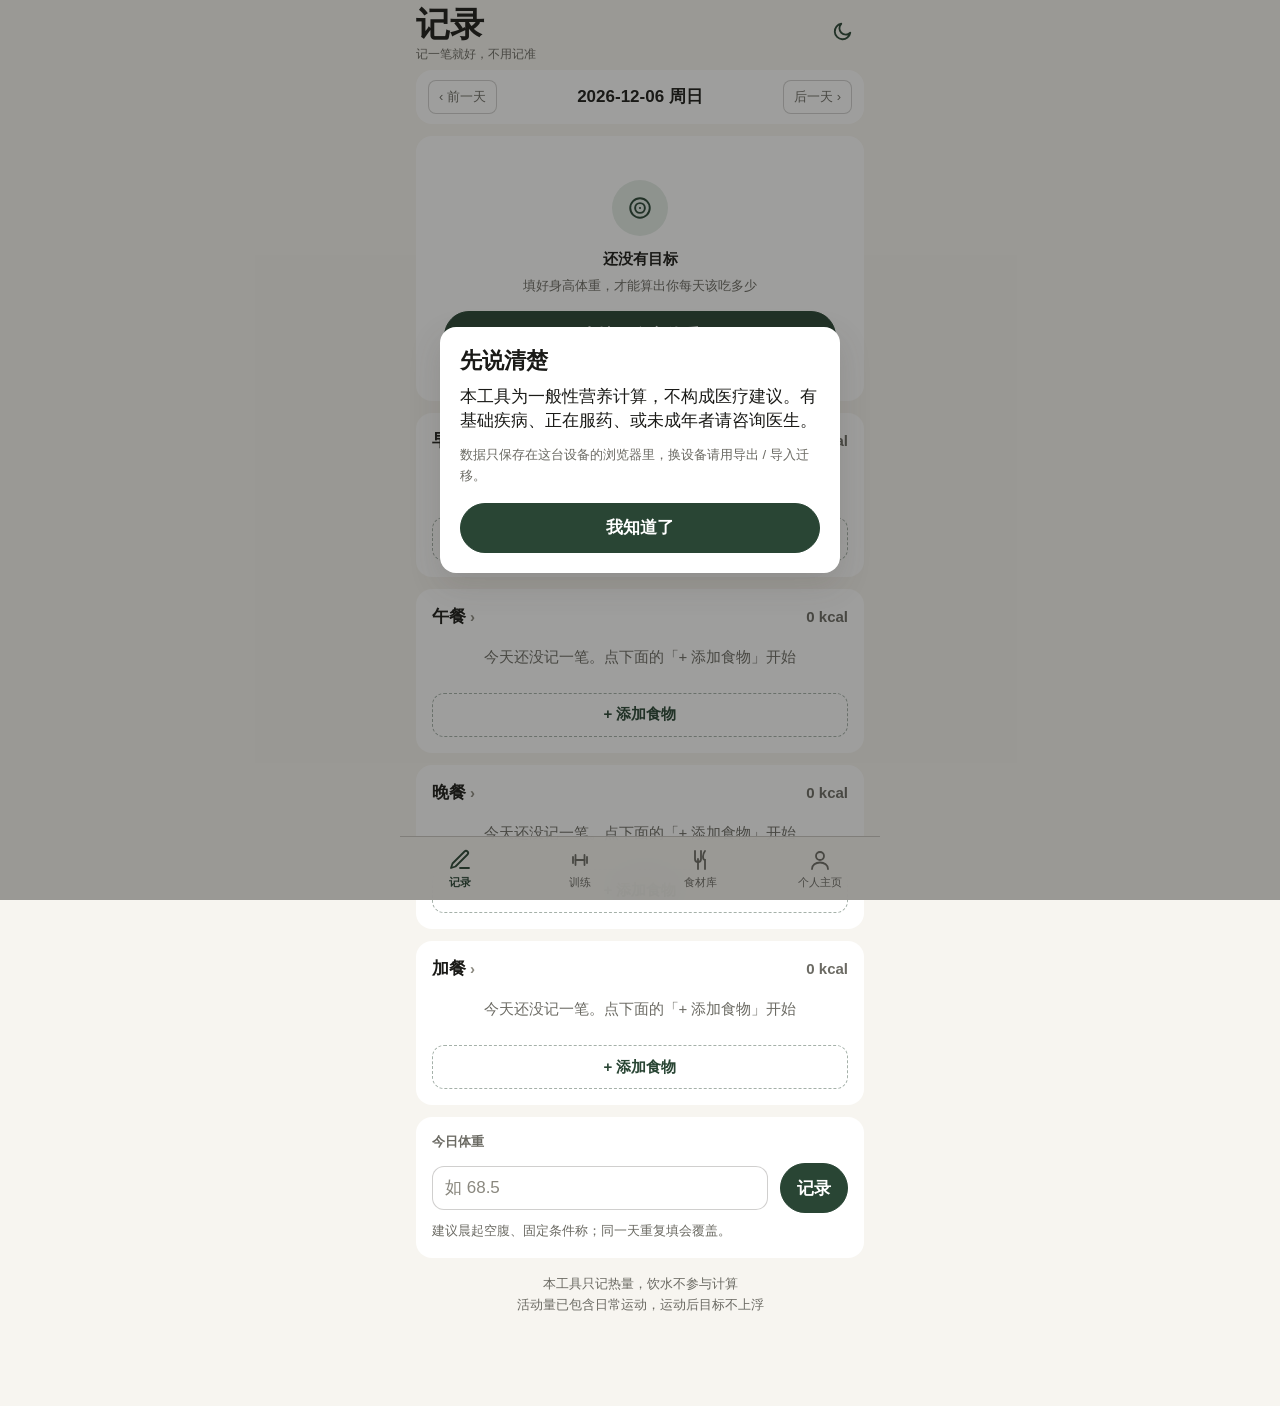
==== commit b1e028ef: "sync v2: color system + contrast + gesture/detail layer" ====
--- a/index.html
+++ b/index.html
@@ -1,18 +1,18 @@
 <!DOCTYPE html>
-<html lang="zh-CN" data-page-node-id="6TGlv1DIJxJk1gU40Q62XM">
-<head data-page-node-id="LGwbbkXFWAIUJTHWmpmw1Z">
-<meta charset="UTF-8" data-page-node-id="6oyPOWHp1FTCUI4fEydb8X">
+<html lang="zh-CN" data-page-node-id="ZwykFf648bvhYoVTj37Gyl">
+<head data-page-node-id="JXPmrj5b3ukbZ5fAlymvrS">
+<meta charset="UTF-8" data-page-node-id="vieloDymyI18VEJ0wBCJUb">
 <!-- 移动端硬要求：不使用 user-scalable=no / maximum-scale，保证可缩放（WCAG 1.4.4） -->
-<meta name="viewport" content="width=device-width, initial-scale=1, viewport-fit=cover" data-page-node-id="3r1itTKfUpL0238yixx54z">
-<meta name="theme-color" content="#007AFF" data-page-node-id="sOXfvNdXo0cIGlPKeRTLYf">
+<meta name="viewport" content="width=device-width, initial-scale=1, viewport-fit=cover" data-page-node-id="lIqfWrTcWi1LivefKBvAwx">
+<meta name="theme-color" content="#294534">
 <!-- PWA：manifest/图标/SW 为同源自托管文件（非外部 CDN）；file:// 双击打开时这些声明加载失败会被浏览器静默忽略，不影响单文件使用 -->
-<link rel="manifest" href="manifest.webmanifest" data-page-node-id="1cRQkaMZABvOxURIfTyMzk">
-<link rel="icon" type="image/png" sizes="192x192" href="icon-192.png" data-page-node-id="GECB2Gib8RvrjQ9jSQXvBh">
-<link rel="apple-touch-icon" href="apple-touch-icon.png" data-page-node-id="r0GJt6rhNABccCQFmggWHg">
-<meta name="mobile-web-app-capable" content="yes" data-page-node-id="aFBCfKrfgZDoOx20kquJCN">
-<meta name="apple-mobile-web-app-capable" content="yes" data-page-node-id="vraNFrfi80mn2rlE7gkRpR">
-<meta name="apple-mobile-web-app-status-bar-style" content="default" data-page-node-id="y7CPguoYV3KE6CH4kFbl6f">
-<meta name="apple-mobile-web-app-title" content="宿舍减脂" data-page-node-id="x1x3KUSppic2dkjJVZUzWW">
+<link rel="manifest" href="manifest.webmanifest" data-page-node-id="9a8gjyyUaKz9pB7CSCgwwP">
+<link rel="icon" type="image/png" sizes="192x192" href="icon-192.png" data-page-node-id="hqClf04qUd87cIQMNAcEy5">
+<link rel="apple-touch-icon" href="apple-touch-icon.png" data-page-node-id="K82npaFKIfdh4IGoybWeGB">
+<meta name="mobile-web-app-capable" content="yes" data-page-node-id="74aGHPE7dFkkoqnVb854jH">
+<meta name="apple-mobile-web-app-capable" content="yes" data-page-node-id="Qa0npc0vs9HGOgVOqL9Di4">
+<meta name="apple-mobile-web-app-status-bar-style" content="default" data-page-node-id="fWrkN5Y47fogfegsB3pyZt">
+<meta name="apple-mobile-web-app-title" content="宿舍减脂" data-page-node-id="5a0jIe8C4nbnEWqtmIrtqW">
 <title>宿舍减脂 · 记录工具</title>
 <!--
   设计系统：宿舍减脂工具 v2（iOS HIG 视觉语言，见《iOS减脂工作台-界面设计说明》）
@@ -23,53 +23,126 @@
    1. 设计令牌
    ============================================================ */
 :root{
-  /* —— iOS 系统色（HIG §3.1） —— */
-  --blue:#007AFF; --blue-d:#0A84FF;
-  --green:#34C759; --orange:#FF9500; --red:#FF3B30;
-  --teal:#30B0C7; --indigo:#5856D6; --pink:#FF2D55;
-  --label:#000000; --label-2:#8E8E93; --sep:#C6C6C8;
-  --fill:#E5E5EA;                      /* Fill Gray：输入框底 / 次按钮底 / 进度轨道 */
-  /* —— 语义映射：页面=次级背景灰，卡片=系统白，呈现 iOS 分组列表观感 —— */
-  --bg:#F2F2F7; --card:#FFFFFF; --ink:var(--label); --sub:var(--label-2); --line:var(--sep);
-  --sage:var(--blue); --sage-fill:var(--blue); --sage-l:rgba(0,122,255,.5); --sage-bg:rgba(0,122,255,.1);
-  --ok:var(--green); --warn:var(--orange); --warn-bg:rgba(255,149,0,.12); --warn-line:rgba(255,149,0,.35); --disabled:#AEAEB2;
-  --track:var(--fill); --chart-grid:var(--sep); --chart-axis:var(--label-2);
-  --tabbar-bg:rgba(249,249,249,.92); --modal-bg:#FFFFFF;
-  --toast-bg:rgba(0,0,0,.82); --toast-ink:#FFFFFF;
-  --r:14px; --r-sm:10px;
-  --fs-display:32px; --fs-title:22px; --fs-number:16px; --fs-body:16px; --fs-caption:13px;
-  --shadow:0 1px 2px rgba(0,0,0,.06);
+  /* —— 品牌绿（墨绿）：色相保留品类识别，明度下沉 + 降饱和 = 高级感来源 —— */
+  --brand-900:#12211A; --brand-800:#1C3227; --brand-700:#21392C;
+  --brand:#294534; --brand-600:#3A5A47; --brand-500:#4A6B55;
+  --brand-400:#6E8F78; --brand-300:#9AB5A2; --brand-200:#C3D3C8; --brand-100:#E3EBE5;
+  /* —— 暖中性层（高级化的主来源：纸感底 + 暖灰文字） —— */
+  --bg:#F7F5F0; --card:#FFFFFF; --card-2:#FBF9F5; --fill:#EDE9E0; --fill-2:#F1EEE7;
+  --ink:#1A1A17; --ink-2:#6B6A63; --ink-3:#8A887F; --separator:rgba(60,56,50,.24);
+  /* —— 金属点缀（面积 ≤2%：图标描边 / 徽章 / 图表高光） —— */
+  --copper:#8A5A2B; --copper-200:#C9A46B;
+  /* —— 状态语义：文字色与填充色分离，文字全部达 4.5:1 —— */
+  --warning-text:#9A5A12; --warning:#D98A2B; --warn-bg:rgba(217,138,43,.13); --warn-line:rgba(217,138,43,.34);
+  --danger-text:#B23A34; --danger:#C8503F;
+  --info-text:#0057D9; --info:#007AFF;
+  /* —— 数据身份色（仅用于图形，全部 ≥3:1） —— */
+  --c-protein:#2C6E8F; --c-carb:#B07A2E; --c-fat:#7A5C8C; --c-cardio:#3E7D6A; --c-strength:#5B5F8A;
+  /* —— 图表 —— */
+  --chart-grid:rgba(60,56,50,.16); --chart-axis:#6B6A63;
+  /* —— 角色映射与旧名保留（避免大范围改动） —— */
+  --accent:#294534;            /* 填充：按钮底 / 进度 / 选中填充 */
+  --accent-text:#294534;       /* 文字：链接 / 次级按钮 / 达标（10.5:1） */
+  --accent-tint:#E3EBE5;       /* tint 底：数据卡 / 选中行 */
+  --accent-line:rgba(41,69,52,.42);
+  --sage:var(--accent); --sage-fill:var(--accent); --sage-bg:var(--accent-tint); --sage-l:var(--accent-line);
+  --blue:var(--info-text); --blue-d:#0057D9;   /* 蓝色只剩「信息」一个角色 */
+  --green:#2F6A3F; --orange:var(--warning); --red:var(--danger); --teal:#3E7D6A; --indigo:#5B5F8A; --pink:#B05A72;
+  --label:var(--ink); --label-2:var(--ink-2); --sep:var(--separator);
+  --ok:var(--brand-700); --warn:var(--warning-text); --disabled:var(--ink-3);
+  --sub:var(--ink-2); --line:var(--separator); --track:var(--fill);
+  --scrim:rgba(26,26,23,.42);
+  --tabbar-bg:rgba(247,245,240,.92); --modal-bg:var(--card);
+  --toast-bg:rgba(26,26,23,.90); --toast-ink:#F7F5F0;
+  /* —— 圆角（5 档） —— */
+  --r-xs:8px; --r-sm:12px; --r-md:16px; --r-lg:28px; --r-pill:999px; --r:var(--r-md);
+  /* —— 间距（4pt 栅格） —— */
+  --sp-1:4px; --sp-2:8px; --sp-3:12px; --sp-4:16px; --sp-5:20px; --sp-6:24px; --sp-8:32px;
+  /* —— 字号（8 档上限） —— */
+  --fs-display:44px; --fs-large:34px; --fs-title:22px; --fs-headline:17px; --fs-body:17px;
+  --fs-subhead:15px; --fs-footnote:13px; --fs-caption:12px; --fs-number:17px;
+  /* —— 阴影（仅浮层；卡片永不用阴影） —— */
+  --elev-1:0 2px 8px rgba(60,56,50,.10); --elev-2:0 12px 32px rgba(60,56,50,.16); --elev-3:0 24px 70px rgba(60,56,50,.24);
+  --shadow:var(--elev-1);
+  /* —— 动效：一套弹簧 + 一套缓出 + 三档时长 —— */
+  --ease-spring:cubic-bezier(.32,.72,0,1);
+  --ease-out:cubic-bezier(.2,.8,.2,1);
+  --ease-soft:cubic-bezier(.4,0,.2,1);
+  --dur-fast:120ms; --dur-base:300ms; --dur-num:320ms;
+  --dur-sheet:var(--dur-base); --dur-press:var(--dur-fast); --dur-ring:var(--dur-num);
   --font:-apple-system,BlinkMacSystemFont,"Segoe UI","PingFang SC","Hiragino Sans GB","Microsoft YaHei",sans-serif;
-  /* 统一的动效曲线 */
-  --ease-spring:cubic-bezier(.32,.72,0,1);
-  --ease-soft:cubic-bezier(.4,0,.2,1);
-  --dur-sheet:.34s; --dur-press:.14s; --dur-ring:1s;
-}
-
-/* 深色模式：iOS Dark 语义色，对比度达 WCAG AA */
+}
+
+/* 深色模式：做「墨」而不是「黑」，品牌绿提亮、状态色提亮，全部达 WCAG AA */
 :root[data-theme="dark"]{
-  --blue:var(--blue-d);
-  --bg:#000000; --card:#1C1C1E; --ink:#FFFFFF; --sub:rgba(235,235,245,.6); --line:rgba(84,84,88,.65);
-  --sage:var(--blue); --sage-fill:var(--blue); --sage-l:rgba(10,132,255,.5); --sage-bg:rgba(10,132,255,.18);
-  --ok:var(--green); --warn:var(--orange); --warn-bg:rgba(255,149,0,.18); --warn-line:rgba(255,149,0,.4); --disabled:rgba(235,235,245,.3);
-  --fill:#2C2C2C; --track:var(--fill); --chart-grid:rgba(84,84,88,.65); --chart-axis:rgba(235,235,245,.6);
-  --tabbar-bg:rgba(0,0,0,.92); --modal-bg:#1C1C1E;
-  --toast-bg:rgba(235,235,245,.92); --toast-ink:#000000;
-  --shadow:0 1px 2px rgba(0,0,0,.4);
+  --bg:#0E1210; --card:#171D1A; --card-2:#1F2724; --fill:#242C28; --fill-2:#1C2320;
+  --ink:#F2F0EB; --ink-2:rgba(242,240,235,.62); --ink-3:rgba(242,240,235,.40); --separator:rgba(242,240,235,.14);
+  --accent:#4A6B55; --accent-text:#9AB5A2; --accent-tint:rgba(154,181,162,.14); --accent-line:rgba(154,181,162,.42);
+  --sage:var(--accent); --sage-fill:var(--accent); --sage-bg:var(--accent-tint); --sage-l:var(--accent-line);
+  --blue:var(--accent-text);
+  --ok:#8FC79E;
+  --warning-text:#E0A458; --warning:#E0A458; --warn-bg:rgba(224,164,88,.18); --warn-line:rgba(224,164,88,.40);
+  --danger-text:#F0857C; --danger:#C8503F;
+  --info-text:#6FA8FF; --info:#0A84FF;
+  --c-protein:#6FA8C9; --c-carb:#D8A65C; --c-fat:#A98BBB; --c-cardio:#6FB29A; --c-strength:#8A8FC4;
+  --chart-grid:rgba(242,240,235,.14); --chart-axis:rgba(242,240,235,.60);
+  --track:var(--fill); --disabled:rgba(242,240,235,.38);
+  --scrim:rgba(0,0,0,.60);
+  --tabbar-bg:rgba(14,18,16,.92); --modal-bg:var(--card);
+  --toast-bg:rgba(242,240,235,.92); --toast-ink:#12211A;
+  --copper:#C9A46B; --copper-200:#C9A46B;
+  --elev-1:0 2px 8px rgba(0,0,0,.5); --elev-2:0 12px 32px rgba(0,0,0,.55); --elev-3:0 24px 70px rgba(0,0,0,.6);
+  --shadow:var(--elev-1);
 }
 *{box-sizing:border-box; -webkit-tap-highlight-color:transparent;}
 html,body{margin:0;padding:0;}
 body{
   font-family:var(--font); background:var(--bg); color:var(--ink);
-  font-size:var(--fs-body); line-height:1.55; -webkit-font-smoothing:antialiased;
+  font-size:var(--fs-body); line-height:1.42; -webkit-font-smoothing:antialiased;
 }
 .num,input[type=number],.tabular{font-variant-numeric:tabular-nums;}
-/* 字号阶梯 */
-.f-display{font-size:var(--fs-display);font-weight:700;line-height:1.15;}
-.f-title{font-size:var(--fs-title);font-weight:700;line-height:1.25;}
+/* 焦点态：键盘 / iPad 外接键盘可见（原实现缺失） */
+:focus{outline:none;}
+:focus-visible{outline:2px solid var(--accent); outline-offset:2px; border-radius:var(--r-xs);}
+/* 字号阶梯（8 档，中文标题不再用 700） */
+.f-display{font-size:var(--fs-display);font-weight:700;line-height:1.05;letter-spacing:-.5px;}
+.f-large{font-size:var(--fs-large);font-weight:600;line-height:1.1;letter-spacing:-.5px;}
+.f-title{font-size:var(--fs-title);font-weight:600;line-height:1.25;}
 .f-number{font-size:var(--fs-number);font-weight:700;}
 .f-body{font-size:var(--fs-body);font-weight:400;}
-.f-cap{font-size:var(--fs-caption);font-weight:400;color:var(--sub);line-height:1.5;}
+.f-cap{font-size:var(--fs-footnote);font-weight:400;color:var(--sub);line-height:1.6;}
+.u-unit{font-size:var(--fs-subhead);font-weight:500;color:var(--sub);margin-left:2px;}
+/* 数字滚动（文字局部过渡）：只换数字，不动未变文字 */
+.roll{display:inline-block;overflow:hidden;vertical-align:bottom;line-height:1.1;}
+.roll > i{display:block;font-style:normal;transition:transform var(--dur-num) var(--ease-out);}
+/* 按压状态机：按下 120ms 内反馈；移出范围衰减；按钮外松手不触发 */
+.pressable,.btn,.chip,.mini,.addbtn,.step-btn,.repbtn,.backlink,.tut-toggle,
+.tabbar > button,.seg > button,.del,.dayrow,.item,.pickrow,.day-pick{
+  touch-action:manipulation;
+}
+.pressed{transform:scale(.97) !important;filter:brightness(.94);}
+.pressed.pressed-out{transform:scale(.995) !important;filter:brightness(.99);}
+.btn,.chip,.mini,.addbtn,.step-btn,.repbtn,.backlink,.tut-toggle,.card,.item,.dayrow{
+  transition:transform var(--dur-fast) var(--ease-out),filter var(--dur-fast) var(--ease-out),
+             background var(--dur-fast) var(--ease-out),color var(--dur-fast) var(--ease-out),
+             border-color var(--dur-fast) var(--ease-out),opacity var(--dur-fast) var(--ease-out);
+}
+/* 小控件热区补足：视觉尺寸不变，命中区 ≥44 */
+.chip,.mini,.day-pick{position:relative;}
+.chip::after,.mini::after,.day-pick::after{content:"";position:absolute;left:0;right:0;top:50%;height:44px;transform:translateY(-50%);}
+.sheet-hd .x::after,.del::after,.repbtn::after{content:"";position:absolute;left:50%;top:50%;width:44px;height:44px;transform:translate(-50%,-50%);}
+/* 内联加载（按钮内 spinner，耗时操作 >300ms 时显示） */
+.spinner{width:14px;height:14px;border:2px solid rgba(255,255,255,.45);border-top-color:#fff;border-radius:50%;
+  display:inline-block;vertical-align:-2px;margin-right:6px;animation:spin .8s linear infinite;}
+@keyframes spin{to{transform:rotate(360deg);}}
+.btn.busy{pointer-events:none;opacity:.85;}
+/* 空态模板：图形 + 说明 + 一个主 CTA */
+.empty-st{text-align:center;padding:28px 12px 24px;}
+.empty-st .es-ic{width:56px;height:56px;margin:0 auto 12px;border-radius:50%;background:var(--accent-tint);
+  display:flex;align-items:center;justify-content:center;color:var(--accent-text);font-size:24px;line-height:1;}
+.empty-st .es-t{font-size:var(--fs-subhead);font-weight:600;color:var(--ink);}
+.empty-st .es-d{font-size:var(--fs-footnote);color:var(--sub);margin-top:6px;line-height:1.6;}
+.empty-st .es-a{margin-top:14px;}
 
 /* ============================================================
    2. 骨架
@@ -88,154 +161,256 @@
 .topbar .sub{font-size:var(--fs-caption);color:var(--sub);margin-top:3px;
   transition:opacity var(--dur-press) ease,max-height var(--dur-press) ease,margin var(--dur-press) ease;overflow:hidden;}
 .topbar.scrolled .sub{opacity:0;max-height:0;margin-top:0;}
-.theme-btn{flex:0 0 auto;width:40px;height:40px;margin-top:4px;border:0;background:transparent;color:var(--blue);
+.theme-btn{flex:0 0 auto;width:44px;height:44px;margin-top:4px;border:0;background:transparent;color:var(--accent-text);
   border-radius:999px;cursor:pointer;display:inline-flex;align-items:center;justify-content:center;
   transition:opacity var(--dur-press) ease;-webkit-tap-highlight-color:transparent;}
 .theme-btn:active{opacity:.5;}
 .theme-btn svg{width:22px;height:22px;display:block;}
-.view{display:none;padding:0 14px 16px;}
-.view.active{display:block;animation:viewIn .26s var(--ease-soft);}
-@keyframes viewIn{from{opacity:.35;transform:translateY(6px);}to{opacity:1;transform:none;}}
-.card{background:var(--card);border:0;border-radius:var(--r);padding:14px;margin-bottom:12px;}
-.card > h2{font-size:13px;font-weight:600;color:var(--sub);margin:0 0 10px;letter-spacing:.3px;text-transform:uppercase;}
-.row{display:flex;gap:10px;align-items:center;}
-.row-between{display:flex;gap:10px;align-items:center;justify-content:space-between;}
+.view{display:none;padding:0 var(--sp-4) var(--sp-4);}
+.view.active{display:block;animation:viewIn var(--dur-base) var(--ease-out);}
+@keyframes viewIn{from{opacity:.4;transform:translateY(6px);}to{opacity:1;transform:none;}}
+.card{background:var(--card);border:0;border-radius:var(--r-md);padding:var(--sp-4);margin-bottom:var(--sp-3);}
+.card > h2{font-size:var(--fs-footnote);font-weight:600;color:var(--sub);margin:0 0 var(--sp-3);letter-spacing:0;text-transform:none;}
+.row{display:flex;gap:var(--sp-3);align-items:center;}
+.row-between{display:flex;gap:var(--sp-3);align-items:center;justify-content:space-between;}
 .spacer{flex:1;}
-.mt6{margin-top:6px;} .mt10{margin-top:10px;} .mt14{margin-top:14px;}
-.hr{height:1px;background:var(--line);margin:12px 0;border:0;}
+.mt4{margin-top:4px;} .mt6{margin-top:8px;} .mt10{margin-top:12px;} .mt14{margin-top:16px;}
+.mt20{margin-top:20px;} .mt24{margin-top:24px;}
+.hr{height:1px;background:var(--line);margin:var(--sp-3) 0;border:0;}
 
 /* ============================================================
    3. 表单控件（所有 input/select ≥16px，防 iOS 聚焦缩放）
    ============================================================ */
-label.fld{display:block;font-size:var(--fs-caption);color:var(--sub);margin:0 0 4px 2px;}
+label.fld{display:block;font-size:var(--fs-footnote);color:var(--sub);margin:0 0 var(--sp-1) 2px;}
 input[type=text],input[type=number],input[type=date],select,textarea{
-  font-family:var(--font); font-size:16px; color:var(--ink);
-  background:var(--fill); border:1px solid transparent; border-radius:var(--r-sm);
+  font-family:var(--font); font-size:var(--fs-body); color:var(--ink);
+  background:var(--card); border:1px solid var(--separator); border-radius:var(--r-sm);
   padding:10px 12px; width:100%; min-height:44px; outline:none;
   font-variant-numeric:tabular-nums;
-  transition:border-color var(--dur-press) ease, box-shadow var(--dur-press) ease;
-}
-input:focus,select:focus,textarea:focus{border-color:var(--blue);box-shadow:0 0 0 3px rgba(0,122,255,.16);}
+  transition:border-color var(--dur-fast) var(--ease-out), box-shadow var(--dur-fast) var(--ease-out);
+}
+input:focus,select:focus,textarea:focus{border-color:var(--accent);box-shadow:0 0 0 3px var(--accent-tint);}
 input[disabled],select[disabled]{background:var(--fill);color:var(--disabled);opacity:.6;}
-input::placeholder{color:var(--disabled);}
+input::placeholder{color:var(--ink-3);}
 select{appearance:none;-webkit-appearance:none;background-image:linear-gradient(45deg,transparent 50%,var(--sub) 50%),linear-gradient(135deg,var(--sub) 50%,transparent 50%);background-position:calc(100% - 17px) 20px,calc(100% - 12px) 20px;background-size:5px 5px,5px 5px;background-repeat:no-repeat;padding-right:34px;}
 .btn{
-  font-family:var(--font); font-size:15px; font-weight:600; min-height:44px; padding:0 16px;
-  border-radius:var(--r-sm); border:1px solid var(--sage-fill); background:var(--sage-fill); color:#fff;
+  font-family:var(--font); font-size:var(--fs-body); font-weight:600; min-height:50px; padding:0 var(--sp-4);
+  border-radius:var(--r-pill); border:1px solid var(--accent); background:var(--accent); color:#fff;
   cursor:pointer; display:inline-flex; align-items:center; justify-content:center; gap:6px;
-  transition:transform var(--dur-press) ease, background var(--dur-press) ease, box-shadow var(--dur-press) ease, filter var(--dur-press) ease;
   -webkit-tap-highlight-color:transparent;
 }
-.btn:active{filter:brightness(.93);transform:scale(.98);}
-.btn.ghost{background:var(--fill);color:var(--blue);border-color:transparent;}
-.btn.ghost:active{background:var(--fill);filter:brightness(.96);}
-.btn.subtle{background:var(--sage-bg);border-color:var(--sage-bg);color:var(--sage);}
-.btn.danger{background:var(--card);border-color:var(--warn);color:var(--warn);}
+.btn.ghost{background:var(--accent-tint);color:var(--accent-text);border-color:transparent;}
+.btn.subtle{background:var(--accent-tint);border-color:var(--accent-tint);color:var(--accent-text);}
+.btn.danger{background:var(--card);border-color:var(--danger);color:var(--danger-text);}
 .btn.block{display:flex;width:100%;}
-.btn.sm{min-height:36px;font-size:14px;padding:0 12px;}
-.btn[disabled]{background:var(--track);border-color:var(--line);color:var(--disabled);}
+.btn.sm{min-height:44px;font-size:var(--fs-subhead);padding:0 var(--sp-3);}
+.btn[disabled]{background:var(--fill);border-color:var(--separator);color:var(--disabled);pointer-events:none;}
 .seg{position:relative;display:flex;background:var(--fill);border-radius:var(--r-sm);padding:3px;gap:3px;}
-.seg-thumb{position:absolute;top:3px;left:3px;height:calc(100% - 6px);background:var(--card);border-radius:8px;box-shadow:var(--shadow);z-index:0;opacity:0;pointer-events:none;transition:transform var(--dur-sheet) var(--ease-spring),width var(--dur-sheet) var(--ease-spring),opacity .2s ease;}
-.seg > button{flex:1;min-height:38px;position:relative;z-index:1;border:0;background:transparent;border-radius:8px;font-size:15px;font-family:var(--font);color:var(--sub);cursor:pointer;font-weight:600;transition:color var(--dur-press) ease;-webkit-tap-highlight-color:transparent;}
-.seg > button[aria-pressed=true]{color:var(--ink);}
-.chips{display:flex;gap:6px;overflow-x:auto;padding-bottom:2px;-webkit-overflow-scrolling:touch;}
-.chip{flex:0 0 auto;min-height:34px;padding:0 14px;border-radius:999px;border:0;background:var(--fill);color:var(--sub);font-size:14px;font-family:var(--font);cursor:pointer;display:inline-flex;align-items:center;transition:transform var(--dur-press) ease,background var(--dur-press) ease,color var(--dur-press) ease;-webkit-tap-highlight-color:transparent;}
-.chip:active{transform:scale(.96);}
-.chip[aria-pressed=true]{background:var(--blue);color:#fff;font-weight:600;}
-.mini{min-height:34px;padding:0 10px;border-radius:8px;border:1px solid var(--line);background:var(--card);font-size:13px;font-family:var(--font);color:var(--sub);cursor:pointer;display:inline-flex;align-items:center;justify-content:center;transition:transform var(--dur-press) ease,background var(--dur-press) ease;-webkit-tap-highlight-color:transparent;}
-.mini:active{transform:scale(.96);}
-.mini.on{background:var(--sage);border-color:var(--sage);color:#fff;}
-.err{color:var(--warn);font-size:var(--fs-caption);margin-top:5px;}
+.seg-thumb{position:absolute;top:3px;left:3px;height:calc(100% - 6px);background:var(--card);border-radius:var(--r-xs);box-shadow:var(--elev-1);z-index:0;opacity:0;pointer-events:none;transition:transform var(--dur-base) var(--ease-spring),width var(--dur-base) var(--ease-spring),opacity .2s ease;}
+.seg > button{flex:1;min-height:44px;position:relative;z-index:1;border:0;background:transparent;border-radius:var(--r-xs);font-size:var(--fs-subhead);font-family:var(--font);color:var(--sub);cursor:pointer;font-weight:500;transition:color var(--dur-fast) var(--ease-out);-webkit-tap-highlight-color:transparent;}
+.seg > button[aria-pressed=true]{color:var(--ink);font-weight:600;}
+.chips{display:flex;gap:var(--sp-2);overflow-x:auto;padding-bottom:2px;-webkit-overflow-scrolling:touch;}
+.chip{flex:0 0 auto;min-height:34px;padding:0 14px;border-radius:var(--r-pill);border:0;background:var(--fill);color:var(--sub);font-size:var(--fs-subhead);font-family:var(--font);cursor:pointer;display:inline-flex;align-items:center;-webkit-tap-highlight-color:transparent;}
+.chip[aria-pressed=true]{background:var(--accent);color:#fff;font-weight:600;}
+.mini{min-height:34px;padding:0 10px;border-radius:var(--r-xs);border:1px solid var(--separator);background:var(--card);font-size:var(--fs-footnote);font-family:var(--font);color:var(--sub);cursor:pointer;display:inline-flex;align-items:center;justify-content:center;-webkit-tap-highlight-color:transparent;}
+.mini.on{background:var(--accent);border-color:var(--accent);color:#fff;}
+.err{color:var(--warning-text);font-size:var(--fs-footnote);margin-top:5px;}
 .ok{color:var(--ok);}
-.warnc{color:var(--warn);}
+.warnc{color:var(--warning-text);}
 
 /* ============================================================
    4. 今日页：环形 / 剩余额度 / 餐次
    ============================================================ */
-.ring-wrap{display:flex;align-items:center;gap:14px;}
-.ring{width:118px;height:118px;flex:0 0 118px;position:relative;}
+.ring-wrap{display:flex;align-items:center;gap:var(--sp-4);}
+.ring{width:126px;height:126px;flex:0 0 126px;position:relative;}
 .ring svg{transform:rotate(-90deg);display:block;}
-.ring-fg{transition:stroke-dashoffset var(--dur-ring) var(--ease-soft);}
+.ring-fg{transition:stroke-dashoffset var(--dur-num) var(--ease-out);}
 .ring .ctr{position:absolute;inset:0;display:flex;flex-direction:column;align-items:center;justify-content:center;}
-.ring .ctr .v{font-size:26px;font-weight:700;line-height:1;font-variant-numeric:tabular-nums;}
-.ring .ctr .l{font-size:11px;color:var(--sub);margin-top:3px;}
+.ring .ctr .v{font-size:28px;font-weight:700;line-height:1;font-variant-numeric:tabular-nums;}
+.ring .ctr .l{font-size:12px;color:var(--sub);margin-top:inherit;margin-top:4px;}
 .ring-info{flex:1;min-width:0;}
-.kv{display:flex;gap:8px;justify-content:space-between;font-size:13px;color:var(--sub);}
+.kv{display:flex;gap:var(--sp-2);justify-content:space-between;font-size:var(--fs-footnote);color:var(--sub);}
 .kv b{color:var(--ink);font-variant-numeric:tabular-nums;font-weight:700;}
-.macros{display:flex;gap:8px;margin-top:12px;}
-.macro{flex:1;background:var(--sage-bg);border-radius:var(--r-sm);padding:8px 6px;text-align:center;}
-.macro .ml{font-size:11px;color:var(--sub);}
-.macro .mv{font-size:var(--fs-number);font-weight:700;font-variant-numeric:tabular-nums;margin-top:1px;}
-.bar{height:5px;background:var(--track);border-radius:3px;margin-top:6px;overflow:hidden;}
-.bar > i{display:block;height:100%;background:var(--sage);border-radius:3px;width:0;transition:width .55s var(--ease-soft);}
-.bar > i.over{background:var(--warn);}
-.suggest{background:var(--sage-bg);border-radius:var(--r-sm);padding:10px 12px;margin-top:10px;}
-.suggest .t{font-size:var(--fs-caption);color:var(--sub);margin-bottom:4px;}
-.suggest .li{font-size:14px;font-weight:600;padding:3px 0;font-variant-numeric:tabular-nums;}
-.mealcard{padding:12px 14px;}
-.mealhd{display:flex;align-items:baseline;justify-content:space-between;gap:8px;}
-.mealhd .nm{font-weight:700;font-size:15px;}
-.mealhd .vv{font-size:14px;font-weight:700;color:var(--sub);font-variant-numeric:tabular-nums;}
-.mealhd .vv.over{color:var(--warn);}
-.item{display:flex;align-items:center;gap:8px;padding:9px 0;border-bottom:1px solid var(--line);}
+.macros{display:flex;gap:var(--sp-2);margin-top:var(--sp-3);}
+.macro{flex:1;background:var(--accent-tint);border-radius:var(--r-sm);padding:var(--sp-2) 6px;text-align:center;}
+.macro .ml{font-size:12px;color:var(--sub);}
+.macro .ml .dot{display:inline-block;width:7px;height:7px;border-radius:var(--r-pill);margin-right:5px;vertical-align:1px;}
+
+/* ============================================================
+   10. 分组标题 / 焦点区双主操作 / 详情层级（跟手返回载体）
+   ============================================================ */
+.grouphd{font-size:var(--fs-footnote);font-weight:600;color:var(--sub);padding:var(--sp-5) var(--sp-1) var(--sp-2);}
+.grouphd:first-child{padding-top:var(--sp-1);}
+.act-row{display:flex;gap:var(--sp-2);margin-bottom:var(--sp-3);}
+.act-row .btn{flex:1;min-width:0;}
+.mealhd.tap{cursor:pointer;border-radius:var(--r-xs);}
+.mealhd .chev{color:var(--disabled);font-size:15px;margin-left:4px;}
+
+/* 详情层级：从右滑入；跟手返回拖动时由 JS 直接写 transform */
+.detail{position:fixed;top:0;left:0;right:0;bottom:0;z-index:78;max-width:480px;margin:0 auto;
+  background:var(--bg);display:flex;flex-direction:column;
+  transform:translateX(100%);visibility:hidden;box-shadow:-12px 0 32px rgba(26,26,23,.14);}
+.detail.show{transform:translateX(0);visibility:visible;
+  transition:transform var(--dur-base) var(--ease-spring), visibility 0s linear 0s;}
+.detail.dragging{transition:none !important;}
+.detail-hd{display:flex;align-items:center;gap:var(--sp-2);padding:calc(6px + env(safe-area-inset-top)) var(--sp-4) var(--sp-3);
+  background:var(--card);border-bottom:1px solid var(--line);position:relative;z-index:2;}
+.detail-hd .back{position:relative;display:inline-flex;align-items:center;gap:2px;border:0;background:transparent;
+  color:var(--accent-text);font-size:var(--fs-headline);font-weight:600;font-family:var(--font);
+  min-height:44px;padding:0 var(--sp-2) 0 0;cursor:pointer;}
+.detail-hd .back::after{content:"";position:absolute;left:-6px;top:50%;width:44px;height:44px;transform:translateY(-50%);}
+.detail-hd .dt{flex:1;min-width:0;font-size:var(--fs-headline);font-weight:600;text-align:center;padding-right:56px;
+  white-space:nowrap;overflow:hidden;text-overflow:ellipsis;}
+.detail-bd{flex:1;overflow-y:auto;-webkit-overflow-scrolling:touch;padding:var(--sp-4) var(--sp-4) calc(var(--sp-8) + env(safe-area-inset-bottom));}
+/* 落点预览：拖动超过完成阈值时，将要露出的底层给出提示 */
+.detail-scrim{position:fixed;inset:0;z-index:77;background:var(--scrim);opacity:0;visibility:hidden;
+  transition:opacity var(--dur-base) ease, visibility 0s linear var(--dur-base);}
+.detail-scrim.show{opacity:1;visibility:visible;transition:opacity var(--dur-base) ease;}
+.detail-scrim.dragging{transition:none !important;}
+.preview-hint{position:fixed;left:50%;bottom:calc(88px + env(safe-area-inset-bottom));transform:translateX(-50%);
+  z-index:80;background:var(--toast-bg);color:var(--toast-ink);font-size:var(--fs-footnote);font-weight:500;
+  padding:6px 12px;border-radius:var(--r-pill);opacity:0;transition:opacity var(--dur-fast) ease;pointer-events:none;}
+.preview-hint.show{opacity:1;}
+
+/* 训练节奏条：与动作循环同步，替代难以实现的逐关节高亮 */
+.eq-tempo{display:flex;align-items:center;gap:var(--sp-2);margin:0 0 var(--sp-3);}
+.eq-tempo .tk{flex:1;height:4px;background:var(--track);border-radius:2px;overflow:hidden;}
+.eq-tempo .tk > i{display:block;height:100%;width:0;background:var(--copper);border-radius:2px;}
+.eq-stage.animated ~ .eq-tempo .tk > i{animation:eqTempo 2.6s var(--ease-soft) infinite;}
+@keyframes eqTempo{0%{width:0}45%{width:100%}55%{width:100%}100%{width:0}}
+.eq-tempo .lb{font-size:var(--fs-footnote);color:var(--sub);flex:0 0 auto;}
+
+/* 小屏兜底：环形与主数字同步缩放，避免 4 位数溢出 */
+.ring svg{width:100%;height:100%;}
+@media (max-width:380px){
+  .ring{width:106px;height:106px;flex:0 0 106px;}
+  .ring-info .f-display{font-size:36px;}
+  .act-row .btn{font-size:var(--fs-subhead);padding:0 var(--sp-2);}
+}
+@media (max-width:340px){
+  .ring{width:94px;height:94px;flex:0 0 94px;}
+  .ring-info .f-display{font-size:31px;}
+}
+.macro .mv{font-size:var(--fs-number);font-weight:700;font-variant-numeric:tabular-nums;margin-top:2px;}
+.bar{height:6px;background:var(--track);border-radius:3px;margin-top:var(--sp-2);overflow:hidden;}
+.bar > i{display:block;height:100%;background:var(--accent);border-radius:3px;width:0;transition:width var(--dur-num) var(--ease-out);}
+.bar > i.over{background:var(--warning);}
+.suggest{background:var(--accent-tint);border-radius:var(--r-sm);padding:var(--sp-3);margin-top:var(--sp-3);}
+.suggest .t{font-size:var(--fs-footnote);color:var(--sub);margin-bottom:var(--sp-1);}
+.suggest .li{font-size:var(--fs-subhead);font-weight:600;padding:3px 0;font-variant-numeric:tabular-nums;}
+.mealcard{padding:var(--sp-4);}
+.mealhd{display:flex;align-items:baseline;justify-content:space-between;gap:var(--sp-2);}
+.mealhd .nm{font-weight:600;font-size:var(--fs-headline);}
+.mealhd .vv{font-size:var(--fs-subhead);font-weight:700;color:var(--sub);font-variant-numeric:tabular-nums;}
+.mealhd .vv.over{color:var(--warning-text);}
+.item{display:flex;align-items:center;gap:var(--sp-2);padding:var(--sp-3) 0;min-height:44px;border-bottom:1px solid var(--line);border-radius:var(--r-xs);}
 .item:last-child{border-bottom:0;}
 .item .in{flex:1;min-width:0;}
-.item .nm{font-size:15px;font-weight:600;white-space:nowrap;overflow:hidden;text-overflow:ellipsis;}
-.item .ds{font-size:var(--fs-caption);color:var(--sub);font-variant-numeric:tabular-nums;}
+.item .nm{font-size:var(--fs-headline);font-weight:600;white-space:nowrap;overflow:hidden;text-overflow:ellipsis;}
+.item .ds{font-size:var(--fs-footnote);color:var(--sub);font-variant-numeric:tabular-nums;}
 .item .kc{font-size:var(--fs-number);font-weight:700;font-variant-numeric:tabular-nums;white-space:nowrap;}
-.del{width:32px;height:32px;flex:0 0 32px;border:0;background:transparent;color:var(--disabled);font-size:20px;line-height:1;cursor:pointer;border-radius:8px;}
-.addbtn{width:100%;min-height:44px;margin-top:8px;border:1px dashed var(--sage-l);background:var(--card);color:var(--sage);border-radius:var(--r-sm);font-size:15px;font-weight:600;font-family:var(--font);cursor:pointer;transition:transform var(--dur-press) ease,background var(--dur-press) ease;-webkit-tap-highlight-color:transparent;}
-.addbtn:active{transform:scale(.98);background:var(--sage-bg);}
-.empty{text-align:center;color:var(--sub);font-size:14px;padding:14px 8px;}
-.footnote{font-size:var(--fs-caption);color:var(--sub);text-align:center;padding:4px 8px 0;line-height:1.7;}
+.del{position:relative;width:32px;height:32px;flex:0 0 32px;border:0;background:transparent;color:var(--danger-text);font-size:18px;line-height:1;cursor:pointer;border-radius:var(--r-xs);}
+.addbtn{width:100%;min-height:44px;margin-top:var(--sp-2);border:1px dashed var(--sage-l);background:var(--card);color:var(--accent-text);border-radius:var(--r-sm);font-size:var(--fs-subhead);font-weight:600;font-family:var(--font);cursor:pointer;-webkit-tap-highlight-color:transparent;}
+.empty{text-align:center;color:var(--sub);font-size:var(--fs-subhead);padding:var(--sp-4) var(--sp-2);line-height:1.6;}
+.footnote{font-size:var(--fs-footnote);color:var(--sub);text-align:center;padding:var(--sp-1) var(--sp-2) 0;line-height:1.6;}
 
 /* ============================================================
    5. 结果 / 提示
    ============================================================ */
-.res{display:grid;grid-template-columns:1fr 1fr;gap:8px;}
-.res .cell{background:var(--sage-bg);border-radius:var(--r-sm);padding:8px 10px;}
-.res .cell .l{font-size:11px;color:var(--sub);}
+.res{display:grid;grid-template-columns:1fr 1fr;gap:var(--sp-2);}
+.res .cell{background:var(--accent-tint);border-radius:var(--r-sm);padding:var(--sp-2) 10px;}
+.res .cell .l{font-size:12px;color:var(--sub);}
 .res .cell .v{font-size:var(--fs-number);font-weight:700;font-variant-numeric:tabular-nums;}
-.hero{background:var(--sage);color:#fff;border-radius:var(--r);padding:14px;margin-bottom:12px;}
-.hero .l{font-size:var(--fs-caption);opacity:.85;}
-.hero .v{font-size:var(--fs-display);font-weight:700;font-variant-numeric:tabular-nums;line-height:1.1;}
-.hero .v small{font-size:14px;font-weight:600;opacity:.85;}
-.notice{border-radius:var(--r-sm);padding:10px 12px;font-size:13px;line-height:1.55;margin-bottom:10px;}
-.notice.warn{background:var(--warn-bg);color:var(--warn);}
-.notice.info{background:var(--sage-bg);color:var(--sage);}
-.disclaimer{font-size:var(--fs-caption);color:var(--sub);background:var(--fill);border-radius:var(--r-sm);padding:10px 12px;line-height:1.6;}
+.hero{background:var(--accent);color:#fff;border-radius:var(--r-md);padding:var(--sp-5);margin-bottom:var(--sp-3);}
+.hero .l{font-size:var(--fs-footnote);opacity:.88;}
+.hero .v{font-size:var(--fs-display);font-weight:700;font-variant-numeric:tabular-nums;line-height:1.05;letter-spacing:-.5px;}
+.hero .v small{font-size:var(--fs-subhead);font-weight:500;opacity:.88;margin-left:2px;}
+.notice{border-radius:var(--r-sm);padding:var(--sp-3);font-size:var(--fs-footnote);line-height:1.6;margin-bottom:var(--sp-2);}
+.notice.warn{background:var(--warn-bg);color:var(--warning-text);}
+.notice.info{background:var(--accent-tint);color:var(--accent-text);}
+.disclaimer{font-size:var(--fs-footnote);color:var(--sub);background:var(--fill);border-radius:var(--r-sm);padding:var(--sp-3);line-height:1.6;}
 
 /* ============================================================
    6. 食材库
    ============================================================ */
-.foodrow{display:flex;align-items:flex-start;gap:8px;padding:11px 0;border-bottom:1px solid var(--line);}
+.foodrow{display:flex;align-items:flex-start;gap:var(--sp-2);padding:var(--sp-3) 0;border-bottom:1px solid var(--line);}
 .foodrow:last-child{border-bottom:0;}
 .foodrow .fi{flex:1;min-width:0;}
-.foodrow .fn{font-size:15px;font-weight:600;}
-.tag{display:inline-block;font-size:11px;padding:1px 6px;border-radius:999px;margin-left:6px;vertical-align:1px;}
-.tag.b{background:var(--sage-bg);color:var(--sage);}
+.foodrow .fn{font-size:var(--fs-headline);font-weight:600;}
+.tag{display:inline-block;font-size:12px;padding:2px 7px;border-radius:var(--r-pill);margin-left:6px;vertical-align:1px;}
+.tag.b{background:var(--accent-tint);color:var(--accent-text);}
 .tag.m{background:var(--fill);color:var(--sub);}
-.foodrow .fd{font-size:var(--fs-caption);color:var(--sub);margin-top:2px;font-variant-numeric:tabular-nums;}
-.foodrow .fa{display:flex;gap:6px;flex-wrap:wrap;margin-top:6px;}
-.pickrow{display:flex;align-items:center;gap:8px;padding:12px;border:1px solid var(--line);border-radius:var(--r-sm);margin-bottom:8px;background:var(--card);}
-.pickrow[aria-pressed=true]{border-color:var(--sage);background:var(--sage-bg);}
-.pickrow .pn{font-size:15px;font-weight:600;}
-.pickrow .pd{font-size:var(--fs-caption);color:var(--sub);font-variant-numeric:tabular-nums;}
-.qtybox{border-top:1px solid var(--line);margin-top:10px;padding-top:12px;}
+.foodrow .fd{font-size:var(--fs-footnote);color:var(--sub);margin-top:2px;font-variant-numeric:tabular-nums;}
+.foodrow .fa{display:flex;gap:var(--sp-2);flex-wrap:wrap;margin-top:var(--sp-2);}
+.pickrow{display:flex;align-items:center;gap:var(--sp-2);padding:var(--sp-3);border:1px solid var(--separator);border-radius:var(--r-sm);margin-bottom:var(--sp-2);background:var(--card);min-height:56px;}
+.pickrow[aria-pressed=true]{border-color:var(--accent);background:var(--accent-tint);}
+.pickrow .pn{font-size:var(--fs-headline);font-weight:600;}
+.pickrow .pd{font-size:var(--fs-footnote);color:var(--sub);font-variant-numeric:tabular-nums;}
+.qtybox{border:1px solid var(--separator);}
+.backlink{display:inline-flex;align-items:center;border:0;background:transparent;color:var(--accent-text);font-size:var(--fs-subhead);font-weight:600;min-height:44px;padding:0 2px;margin:0 0 var(--sp-2);cursor:pointer;font-family:var(--font);-webkit-tap-highlight-color:transparent;}
+.qtybox .q-name{font-size:var(--fs-title);font-weight:600;letter-spacing:-.3px;}
+.qtybox .q-sub{font-size:var(--fs-footnote);color:var(--sub);margin-top:2px;font-variant-numeric:tabular-nums;}
+.qtybox .q-lbl{font-size:var(--fs-footnote);color:var(--sub);margin:var(--sp-4) 0 var(--sp-2);}
+.qtybox .chips{flex-wrap:wrap;overflow:visible;}
+.qtybox .q-qtyrow{display:flex;align-items:center;gap:var(--sp-3);}
+.qtybox .q-qtyrow input{flex:1;min-width:0;min-height:56px;font-size:26px;font-weight:700;text-align:center;border-radius:var(--r-sm);}
+.qtybox .q-ulabel{flex:0 0 auto;font-size:var(--fs-subhead);font-weight:600;color:var(--sub);background:var(--fill);border-radius:var(--r-xs);padding:0 14px;height:44px;display:inline-flex;align-items:center;}
 
 /* ============================================================
    7. 记录页图表
    ============================================================ */
 .chartbox{width:100%;overflow:hidden;}
 .chartbox svg{width:100%;height:auto;display:block;}
-.legend{display:flex;gap:14px;font-size:var(--fs-caption);color:var(--sub);margin-top:6px;}
+.legend{display:flex;gap:var(--sp-4);font-size:var(--fs-footnote);color:var(--sub);margin-top:var(--sp-2);}
 .legend i{display:inline-block;width:14px;height:3px;border-radius:2px;vertical-align:2px;margin-right:4px;}
-.dayrow{display:flex;align-items:center;justify-content:space-between;gap:8px;padding:11px 0;border-bottom:1px solid var(--line);min-height:44px;}
+.dayrow{display:flex;align-items:center;justify-content:space-between;gap:var(--sp-2);padding:var(--sp-3) 0;border-bottom:1px solid var(--line);min-height:56px;}
 .dayrow:last-child{border-bottom:0;}
 .dayrow:active{background:var(--fill);border-radius:var(--r-sm);}
-.dayrow .dl{font-size:15px;font-weight:600;font-variant-numeric:tabular-nums;}
-.dayrow .dr{font-size:13px;color:var(--sub);font-variant-numeric:tabular-nums;}
-.monthhd{font-size:var(--fs-caption);color:var(--sub);padding:10px 0 2px;font-weight:600;}
+.dayrow .dl{font-size:var(--fs-headline);font-weight:600;font-variant-numeric:tabular-nums;}
+.dayrow .dr{font-size:var(--fs-footnote);color:var(--sub);font-variant-numeric:tabular-nums;}
+.monthhd{font-size:var(--fs-footnote);color:var(--sub);padding:var(--sp-3) 0 2px;font-weight:600;}
+
+/* ============================================================
+   7.5 训练页（器材大卡片 / 动画区 / 重量与组数）
+   ============================================================ */
+.eq-stage{position:relative;height:176px;background:var(--fill-2);border-radius:var(--r-sm);
+  margin:2px 0 var(--sp-3);overflow:hidden;display:flex;align-items:center;justify-content:center;}
+.eq-stage svg{width:100%;max-width:320px;height:100%;display:block;}
+.eq-stage .pose-b{opacity:0;}
+.eq-stage.animated .pose-a{animation:eqLoop 2.6s var(--ease-soft) infinite;}
+.eq-stage.animated .pose-b{animation:eqLoop 2.6s var(--ease-soft) 1.3s infinite;}
+@keyframes eqLoop{0%{opacity:0}8%{opacity:1}50%{opacity:1}58%{opacity:0}100%{opacity:0}}
+.eq-eqline{stroke:var(--sub);stroke-width:2.4;fill:none;stroke-linecap:round;stroke-linejoin:round;opacity:.55;}
+.eq-floor{stroke:var(--line);stroke-width:2;}
+.eq-man{stroke:var(--accent);stroke-width:3;fill:none;stroke-linecap:round;stroke-linejoin:round;}
+.eq-man .hd{fill:none;}
+.eq-man .dumb{stroke-width:5;}
+.eq-band{stroke:var(--copper);stroke-width:2.6;fill:none;stroke-linecap:round;stroke-dasharray:4 3;}
+.eq-load{display:flex;align-items:center;justify-content:center;gap:var(--sp-4);margin:var(--sp-2) 0 var(--sp-1);}
+.step-btn{width:44px;height:44px;flex:0 0 44px;border-radius:var(--r-pill);border:1px solid var(--separator);
+  background:var(--card);color:var(--accent-text);font-size:22px;font-weight:700;line-height:1;cursor:pointer;
+  font-family:var(--font);display:inline-flex;align-items:center;justify-content:center;-webkit-tap-highlight-color:transparent;}
+.load-num{min-width:126px;text-align:center;}
+.load-num .v{font-size:26px;font-weight:700;font-variant-numeric:tabular-nums;line-height:1.1;}
+.load-num .u{font-size:var(--fs-footnote);color:var(--sub);margin-top:2px;}
+.set-row{display:flex;align-items:center;gap:var(--sp-3);min-height:56px;padding:var(--sp-3) 0;border-bottom:1px solid var(--line);border-radius:var(--r-xs);}
+.set-row:last-of-type{border-bottom:0;}
+.set-row.done{background:var(--accent-tint);}
+.set-row.done .sn{color:var(--ok);font-weight:700;}
+.set-row.done .sx{color:var(--sub);}
+.set-row .sn{width:46px;font-size:var(--fs-subhead);font-weight:600;color:var(--sub);flex:0 0 auto;}
+.set-row .sx{font-size:var(--fs-subhead);font-variant-numeric:tabular-nums;flex:1;min-width:0;}
+.set-row .repbtn{position:relative;width:32px;height:32px;flex:0 0 32px;border-radius:var(--r-pill);border:1px solid var(--separator);
+  background:var(--card);color:var(--accent-text);font-size:17px;font-weight:700;cursor:pointer;font-family:var(--font);}
+.set-row .repnum{min-width:34px;text-align:center;font-weight:700;font-variant-numeric:tabular-nums;display:inline-block;}
+.tut-toggle{width:100%;min-height:44px;border:0;background:transparent;color:var(--accent-text);font-size:var(--fs-subhead);font-weight:600;
+  font-family:var(--font);cursor:pointer;padding:var(--sp-2) 0;}
+.tut-body{font-size:var(--fs-subhead);line-height:1.7;}
+.tut-body h4{font-size:var(--fs-footnote);color:var(--sub);margin:var(--sp-3) 0 3px;font-weight:600;}
+.tut-body h4:first-child{margin-top:2px;}
+.tut-body li{margin:2px 0;}
+.eq-addset{width:100%;min-height:44px;margin-top:var(--sp-2);border:1px dashed var(--sage-l);background:var(--card);
+  color:var(--accent-text);border-radius:var(--r-sm);font-size:var(--fs-subhead);font-weight:600;font-family:var(--font);cursor:pointer;}
 
 /* ============================================================
    8. 底部 tab（安全区）
@@ -250,101 +425,120 @@
 .tabbar > button{
   flex:1;min-height:56px;border:0;background:transparent;cursor:pointer;
   display:flex;flex-direction:column;align-items:center;justify-content:center;gap:3px;
-  font-family:var(--font);font-size:10px;color:var(--sub);padding:6px 0 0;
-  transition:color var(--dur-press) ease;
-}
-.tabbar > button:active{opacity:.6;}
-.tabbar > button[aria-current=true]{color:var(--blue);font-weight:600;}
+  font-family:var(--font);font-size:11px;color:var(--sub);padding:var(--sp-2) 0 0;
+  transition:color var(--dur-fast) var(--ease-out);
+}
+.tabbar > button[aria-current=true]{color:var(--accent-text);font-weight:600;}
 .tabbar > button svg{width:24px;height:24px;display:block;}
 
 /* ============================================================
-   9. 横幅 / 弹层 / 遮罩
+   9. 横幅 / 弹层 / 遮罩（三型统一：Sheet 28 · Alert 16 · ActionSheet 16）
    ============================================================ */
 .banner{position:fixed;top:0;left:0;right:0;z-index:90;max-width:480px;margin:0 auto;
-  background:var(--warn-bg);color:var(--warn);border-bottom:1px solid var(--warn-line);
-  padding:calc(8px + env(safe-area-inset-top)) 12px 8px;font-size:13px;font-weight:600;
-  display:none;align-items:center;gap:10px;justify-content:space-between;}
+  background:var(--warn-bg);color:var(--warning-text);border-bottom:1px solid var(--warn-line);
+  padding:calc(8px + env(safe-area-inset-top)) var(--sp-3) var(--sp-2);font-size:var(--fs-footnote);font-weight:600;
+  display:none;align-items:center;gap:var(--sp-3);justify-content:space-between;}
 .banner.show{display:flex;}
-.banner button{background:var(--warn);color:#fff;border:0;border-radius:8px;min-height:32px;padding:0 12px;font-size:13px;font-family:var(--font);font-weight:600;cursor:pointer;}
-.scrim{position:fixed;inset:0;background:rgba(0,0,0,.4);z-index:70;opacity:0;visibility:hidden;
-  transition:opacity .28s ease, visibility 0s linear .28s;}
-.scrim.show{opacity:1;visibility:visible;transition:opacity .28s ease;}
-.sheet{position:fixed;left:0;right:0;bottom:0;z-index:80;max-width:480px;margin:0 auto;
-  background:var(--card);border-radius:22px 22px 0 0;display:flex;flex-direction:column;
-  max-height:90vh;box-shadow:0 -8px 30px rgba(0,0,0,.18);
-  transform:translateY(100%);opacity:0;visibility:hidden;
-  transition:transform var(--dur-sheet) var(--ease-spring), opacity .2s ease, visibility 0s linear var(--dur-sheet);}
-.sheet.show{transform:translateY(0);opacity:1;visibility:visible;
-  transition:transform var(--dur-sheet) var(--ease-spring), opacity .2s ease;}
-.grab{width:36px;height:5px;border-radius:3px;background:var(--line);margin:8px auto 2px;flex:0 0 auto;}
-.sheet-hd{display:flex;align-items:center;justify-content:space-between;padding:4px 14px 10px;border-bottom:1px solid var(--line);}
-.sheet-hd .t{font-size:var(--fs-number);font-weight:600;}
-.sheet-hd .x{min-height:36px;padding:0 10px;border:0;background:transparent;color:var(--blue);font-size:15px;font-family:var(--font);cursor:pointer;}
-.sheet-bd{overflow-y:auto;-webkit-overflow-scrolling:touch;padding:14px 14px calc(20px + env(safe-area-inset-bottom));}
-.modal{position:fixed;inset:0;z-index:95;display:none;align-items:center;justify-content:center;padding:20px;background:rgba(0,0,0,.4);opacity:0;transition:opacity .2s ease;}
+.banner button{background:var(--warning);color:#fff;border:0;border-radius:var(--r-xs);min-height:44px;padding:0 var(--sp-3);font-size:var(--fs-footnote);font-family:var(--font);font-weight:600;cursor:pointer;}
+.scrim{position:fixed;inset:0;background:var(--scrim);z-index:70;opacity:0;visibility:hidden;
+  transition:opacity var(--dur-base) ease, visibility 0s linear var(--dur-base);}
+.scrim.show{opacity:1;visibility:visible;transition:opacity var(--dur-base) ease;}
+.sheet{position:fixed;left:50%;top:50%;z-index:80;width:calc(100vw - 32px);max-width:448px;
+  background:var(--card);border-radius:var(--r-lg);display:flex;flex-direction:column;
+  max-height:min(86vh, 780px);box-shadow:var(--elev-3);
+  transform:translate(-50%,-46%) scale(.94);opacity:0;visibility:hidden;
+  transition:transform var(--dur-base) var(--ease-spring), opacity .2s ease, visibility 0s linear var(--dur-base);}
+.sheet.show{transform:translate(-50%,-50%) scale(1);opacity:1;visibility:visible;
+  transition:transform var(--dur-base) var(--ease-spring), opacity .2s ease;}
+.grab{display:none;}
+.sheet-hd{display:flex;align-items:center;justify-content:space-between;gap:var(--sp-3);padding:var(--sp-4) var(--sp-4) var(--sp-3);border-bottom:1px solid var(--line);}
+.sheet-hd .t{font-size:var(--fs-headline);font-weight:600;letter-spacing:-.2px;}
+.sheet-hd .x{position:relative;flex:0 0 32px;width:32px;height:32px;min-height:32px;padding:0;border:0;border-radius:var(--r-pill);background:var(--fill);color:var(--sub);font-size:15px;line-height:1;cursor:pointer;display:inline-flex;align-items:center;justify-content:center;-webkit-tap-highlight-color:transparent;}
+.sheet-bd{overflow-y:auto;-webkit-overflow-scrolling:touch;padding:var(--sp-4) var(--sp-4) calc(var(--sp-5) + env(safe-area-inset-bottom));}
+.modal{position:fixed;inset:0;z-index:95;display:none;align-items:center;justify-content:center;padding:var(--sp-5);background:var(--scrim);opacity:0;transition:opacity .2s ease;}
 .modal.show{display:flex;opacity:1;}
-.modal .box{background:var(--modal-bg);border-radius:14px;padding:18px;max-width:400px;width:100%;box-shadow:0 8px 40px rgba(0,0,0,.25);}
-.modal.show .box{animation:modalIn var(--dur-sheet) var(--ease-spring);}
-@keyframes modalIn{from{transform:scale(.92);opacity:0;}to{transform:scale(1);opacity:1;}}
-.toast{position:fixed;left:50%;transform:translateX(-50%) translateY(8px) scale(.96);bottom:96px;z-index:100;opacity:0;
-  background:var(--toast-bg);color:var(--toast-ink);font-size:14px;padding:10px 16px;border-radius:999px;display:none;font-weight:500;}
-.toast.show{display:block;opacity:1;transform:translateX(-50%) translateY(0) scale(1);animation:toastIn .28s var(--ease-soft);}
-@keyframes toastIn{from{opacity:0;transform:translateX(-50%) translateY(8px) scale(.96);}to{opacity:1;transform:translateX(-50%) translateY(0) scale(1);}}
+.modal .box{background:var(--modal-bg);border-radius:var(--r-md);padding:var(--sp-5);max-width:400px;width:100%;box-shadow:var(--elev-2);}
+.modal.show .box{animation:modalIn var(--dur-base) var(--ease-spring);}
+@keyframes modalIn{from{transform:scale(.94);opacity:0;}to{transform:scale(1);opacity:1;}}
+.toast{position:fixed;left:50%;bottom:calc(76px + env(safe-area-inset-bottom));z-index:100;
+  display:flex;align-items:center;gap:var(--sp-3);max-width:calc(100vw - 32px);
+  background:var(--toast-bg);color:var(--toast-ink);font-size:var(--fs-subhead);font-weight:500;
+  padding:var(--sp-3) var(--sp-4);border-radius:var(--r-sm);box-shadow:var(--elev-2);
+  opacity:0;visibility:hidden;transform:translate(-50%,10px) scale(.97);
+  transition:opacity .18s ease, transform var(--dur-base) var(--ease-spring), visibility 0s linear .18s;}
+.toast.show{opacity:1;visibility:visible;transform:translate(-50%,0) scale(1);
+  transition:opacity .18s ease, transform var(--dur-base) var(--ease-spring);}
+.toast .t-msg{min-width:0;overflow:hidden;text-overflow:ellipsis;white-space:nowrap;}
+.toast .t-act{flex:0 0 auto;border:0;background:transparent;color:var(--copper-200);font-size:var(--fs-subhead);font-weight:600;
+  font-family:var(--font);cursor:pointer;min-height:44px;padding:0 var(--sp-1);margin:-10px -4px -10px 0;}
+:root[data-theme="dark"] .toast .t-act{color:var(--copper);}
 .hidden{display:none !important;}
 
-/* 尊重「减弱动态效果」系统偏好 */
+/* 尊重「减弱动态效果」：去掉位移与补间，但保留必要的颜色/透明度反馈 */
 @media (prefers-reduced-motion: reduce){
-  *{transition-duration:.001ms !important;animation-duration:.001ms !important;animation-iteration-count:1 !important;}
+  *{animation-duration:.001ms !important;animation-iteration-count:1 !important;transition-duration:0ms !important;}
+  .btn,.chip,.mini,.seg-thumb,.toast,.banner{transition-duration:var(--dur-fast) !important;}
 }
 </style>
 </head>
-<body data-page-node-id="n7YgN63C5wE3OQWyBk2oSX">
-
-<div class="banner" id="banner" data-page-node-id="kmevI8ldR7nMhOB78mKbYG">
-  <span id="bannerText" data-page-node-id="23G3Cla7qOrzgGRzWf8x7r"></span>
-  <button type="button" data-act="export" data-page-node-id="kBr5mtFQNUppwsDbyDYKwY">导出备份</button>
+<body data-page-node-id="P0844PBLVvgXgkJ1heTZjM">
+
+<div class="banner" id="banner" data-page-node-id="rREBICgCDSaPiK8eWf1fOv">
+  <span id="bannerText" data-page-node-id="RHCpklA3d4RwEiw7Q3advd"></span>
+  <button type="button" data-act="export" data-page-node-id="6OQW6uCZOxyoM19j9E7JlP">导出备份</button>
 </div>
 
-<div class="app" data-page-node-id="rOcZ1CGLAlehBvKeoKrZ0T">
-<header class="topbar" data-page-node-id="6GpXJHOObWxnjnP3CcPwhQ">
-  <div class="tb-main" data-page-node-id="njUp8XlUcvJEYqkHfoZLhV">
-    <h1 id="pageTitle" data-page-node-id="Gg1CfBeWA7IEyEwEps3xUY">今日</h1>
-    <div class="sub" id="pageSub" data-page-node-id="g1TA7KIh6gEpYHiU8Y34ZA"></div>
+<div class="app" data-page-node-id="OeNyNkakTk4rNAH5JUFA3Q">
+<header class="topbar" data-page-node-id="QFW9U1bh3yEPaN1LhBqxMO">
+  <div class="tb-main" data-page-node-id="iyHgsc4OjIy7O9Zv8s5VvA">
+    <h1 id="pageTitle" data-page-node-id="WR6PPQ8a6D9zSTrXpilSVF">今日</h1>
+    <div class="sub" id="pageSub" data-page-node-id="5kBdlt0qDLdqkTbXuH3qh3"></div>
   </div>
-  <button type="button" class="theme-btn" data-act="theme" aria-label="切换深色 / 浅色" data-page-node-id="ACGbXYQjANuANyC3ePOsip"></button>
+  <button type="button" class="theme-btn" data-act="theme" aria-label="切换深色 / 浅色" data-page-node-id="l0iYtNv88j76WPFxwo5H2f"></button>
 </header>
 
-  <section class="view active" id="view-today" data-page-node-id="RpYCsEYenwtbX2lL4J6EN7"></section>
-  <section class="view" id="view-calc" data-page-node-id="8HpRTei6awyI71ccwZZpYU"></section>
-  <section class="view" id="view-foods" data-page-node-id="dWVvNpZXYYHrQJgDhvmDnQ"></section>
-  <section class="view" id="view-logs" data-page-node-id="8MORdv6QW5LuK2qlndb9Hm"></section>
+  <section class="view active" id="view-today" data-page-node-id="ZIhjzPylDsFE7HGNq1cgGA"></section>
+  <section class="view" id="view-train" data-page-node-id="Bhw5RoIzqeCfle8YJByxe5"></section>
+  <section class="view" id="view-calc" data-page-node-id="6nXOkb3inN9plvWgvlHbW8"></section>
+  <section class="view" id="view-foods" data-page-node-id="B8SeeYAAmlEDKUI8DnDvyO"></section>
+  <section class="view" id="view-me" data-page-node-id="Pk0rh4AGVdft5xFkw05dwa"></section>
 </div>
 
-<nav class="tabbar" id="tabbar" data-page-node-id="lEi67DbEN0SxtOVUEcKHOA">
-  <button type="button" data-act="tab" data-tab="today" aria-current="true" data-page-node-id="rEpgvT5XBqrfIe1gwOwEd0">
-    <svg viewBox="0 0 24 24" fill="none" stroke="currentColor" stroke-width="1.8" stroke-linecap="round" data-page-node-id="X5S2vkKqwLg7d7K56bfSwY"><path d="M4 11.5 12 4l8 7.5" data-page-node-id="UZrZoJEwnrxp2oh1Di3aOD"/><path d="M6 10.5V20h12v-9.5" data-page-node-id="d9SxLOnchCtM0LO4mO8Umb"/></svg>今日</button>
-  <button type="button" data-act="tab" data-tab="calc" data-page-node-id="IxXhQ9cFrjCeh7XjrrDEkH">
-    <svg viewBox="0 0 24 24" fill="none" stroke="currentColor" stroke-width="1.8" stroke-linecap="round" data-page-node-id="vEZZH6wjFm2TNWYd7RvfHY"><rect x="4" y="3" width="16" height="18" rx="3" data-page-node-id="qxubVBOzDpEE7DKZ246WIc"/><path d="M8 8h8M8 12h3M8 16h3M14.5 12v4" data-page-node-id="aNmxCrUEKTSxYiAAK1oeth"/></svg>计算</button>
-  <button type="button" data-act="tab" data-tab="foods" data-page-node-id="zkIO66NBxPyGyQlJ20YJ1J">
-    <svg viewBox="0 0 24 24" fill="none" stroke="currentColor" stroke-width="1.8" stroke-linecap="round" data-page-node-id="TbHxMOYppKKi2gMyy65hnr"><path d="M7 3v8a3 3 0 0 0 6 0V3" data-page-node-id="9eVhVGnZ7BM3RUuibwRUOS"/><path d="M10 11v10" data-page-node-id="XiH212ARSSPPygDNGQJWQE"/><path d="M17 3c-1.5 2-2 3.5-2 5.5S16 12 17 12v9" data-page-node-id="neo0FPSsDU9WzaiFjfCixn"/></svg>食材库</button>
-  <button type="button" data-act="tab" data-tab="logs" data-page-node-id="xVH9E6hTXWVDfTe6dEF7Wi">
-    <svg viewBox="0 0 24 24" fill="none" stroke="currentColor" stroke-width="1.8" stroke-linecap="round" data-page-node-id="98eqAqB8KIoLLFMRvgfsE0"><path d="M4 19V5" data-page-node-id="aAvLKmLzDfhTix4CK1AcA5"/><path d="M4 19h16" data-page-node-id="GC0E00jvpUX3zkBU5vzZ2s"/><path d="m7 15 3.5-4 3 2.5L20 7" data-page-node-id="LYAGq8RkxjHBx8LIinHHWy"/></svg>记录</button>
+<nav class="tabbar" id="tabbar" data-page-node-id="5Gzn6EHsooAVSu0Entb3SZ">
+  <button type="button" data-act="tab" data-tab="today" aria-current="true" data-page-node-id="SDYRrC8kGir6ioKXLydiOd">
+    <svg viewBox="0 0 24 24" fill="none" stroke="currentColor" stroke-width="1.8" stroke-linecap="round" stroke-linejoin="round" data-page-node-id="zqCnMwS5Fhm07tyEBqHx9I"><path d="M12 20h9" data-page-node-id="DiQkGV53lqFVeqFN2v3wdo"/><path d="M16.5 3.5a2.12 2.12 0 0 1 3 3L7.5 18.5 3 20l1.5-4.5Z" data-page-node-id="RN71fMMmXCjCdsGzBa4FEq"/></svg>记录</button>
+  <button type="button" data-act="tab" data-tab="train" data-page-node-id="iJ3dBLJnBc7S5gM2dQxvTw">
+    <svg viewBox="0 0 24 24" fill="none" stroke="currentColor" stroke-width="1.8" stroke-linecap="round" stroke-linejoin="round" data-page-node-id="gf3EFvLwC7V2ErBeJDXYkF"><path d="M5 9v6" data-page-node-id="ojLKdsz4Zq9qM1IXPA8Va1"/><path d="M7.5 7v10" data-page-node-id="B8qRwLnHqO0PfBUvA3Fll0"/><path d="M7.5 12h9" data-page-node-id="5zFyONGOC2Zwqc2R8Do0BY"/><path d="M16.5 7v10" data-page-node-id="vyYaWqjesJyahGWCKCbX8c"/><path d="M19 9v6" data-page-node-id="AI0kTqOvTBd8X2wasnYwyl"/></svg>训练</button>
+  <button type="button" data-act="tab" data-tab="foods" data-page-node-id="oE5ZNh0fXuJKpSzBjtkJvl">
+    <svg viewBox="0 0 24 24" fill="none" stroke="currentColor" stroke-width="1.8" stroke-linecap="round" data-page-node-id="KNipoYYAVR3rM6OqGsYyL3"><path d="M7 3v8a3 3 0 0 0 6 0V3" data-page-node-id="593p27Isw86BY1Thi2Ftb1"/><path d="M10 11v10" data-page-node-id="gemmF2oe7ffHFAkowsIX11"/><path d="M17 3c-1.5 2-2 3.5-2 5.5S16 12 17 12v9" data-page-node-id="ue86jneFjuPN2IpHsUHDHv"/></svg>食材库</button>
+  <button type="button" data-act="tab" data-tab="me" data-page-node-id="KRfptaFTqqgy6a5Ol7QU8i">
+    <svg viewBox="0 0 24 24" fill="none" stroke="currentColor" stroke-width="1.8" stroke-linecap="round" stroke-linejoin="round" data-page-node-id="PK2sdBlLoAHye9e2hRmWCq"><circle cx="12" cy="8" r="4" data-page-node-id="sKY83vwUiTJbhLADClKPsU"/><path d="M4 21c0-4 3.6-6.5 8-6.5s8 2.5 8 6.5" data-page-node-id="9RpvjZtPnekeexB9kmBwWx"/></svg>个人主页</button>
 </nav>
 
-<div class="scrim" id="scrim" data-act="closeSheet" data-page-node-id="ZOgV0NeWe2wfJ2lSN0JONW"></div>
-<div class="sheet" id="sheet" role="dialog" aria-modal="true" data-page-node-id="h4zd41Lpf8xWY3712jD7BT">
-  <div class="grab" data-page-node-id="H5aRwzgRGnvjS4BvWJaxPk"></div>
-  <div class="sheet-hd" data-page-node-id="gCVxqDZeq4mrnEmdnpAh8v"><span class="t" id="sheetTitle" data-page-node-id="dkuASqZ0lBRJFgwzwxgGSb"></span><button type="button" class="x" data-act="closeSheet" data-page-node-id="vDvCptaChZqwbB60rmp964">关闭</button></div>
-  <div class="sheet-bd" id="sheetBody" data-page-node-id="YPWFUt6ji5g1kYnKEB6y8D"></div>
+<div class="scrim" id="scrim" data-act="closeSheet" data-page-node-id="lLEbl66VLoh8HPDwIrcPPA"></div>
+<div class="sheet" id="sheet" role="dialog" aria-modal="true" data-page-node-id="3pelRzihTE5QlptFT2y06c">
+  <div class="grab" data-page-node-id="zE5C7eVkrYtooKjH8fIx9j"></div>
+  <div class="sheet-hd" data-page-node-id="pYFLVlqCgN7qAxNJJPCNNy"><span class="t" id="sheetTitle" data-page-node-id="iH21taT3L4vqMqnClayUgJ"></span><button type="button" class="x" data-act="closeSheet" aria-label="关闭" data-page-node-id="yXuKfgEvQyZXyg8airUvE2">✕</button></div>
+  <div class="sheet-bd" id="sheetBody" data-page-node-id="y2NfOGeGUTNedYmaE8S9ED"></div>
 </div>
 
-<div class="modal" id="modal" data-page-node-id="iLHDHYHkNvABOV9CwDzE7r">
-  <div class="box" id="modalBox" data-page-node-id="rG84hh4JKE7K8qQdaM0MgH"></div>
+<div class="modal" id="modal" data-page-node-id="EwhU23BuXAXuvktfNv6q3d">
+  <div class="box" id="modalBox" data-page-node-id="6BNK0FbMPigSKZx2rGpS27"></div>
 </div>
 
-<div class="toast" id="toast" data-page-node-id="xsWBvWJNYyc4nr1G9aFwvg"></div>
-
-<input type="file" id="fileInput" accept=".json,application/json" class="hidden" data-page-node-id="qo2X1OJaI2uj71r8ZWAyny">
+<div class="toast" id="toast" role="status" aria-live="polite"><span class="t-msg" id="toastMsg"></span><button type="button" class="t-act hidden" id="toastAct" data-act="undo">撤销</button></div>
+
+<div class="detail-scrim" id="detailScrim"></div>
+<div class="preview-hint" id="previewHint">松手返回</div>
+<section class="detail" id="detail" role="dialog" aria-modal="true" aria-label="详情页">
+  <div class="detail-hd">
+    <button type="button" class="back" data-act="detailBack" aria-label="返回">‹ 返回</button>
+    <div class="dt" id="detailTitle"></div>
+  </div>
+  <div class="detail-bd" id="detailBody"></div>
+</section>
+
+<input type="file" id="fileInput" accept=".json,application/json" class="hidden" data-page-node-id="fM24aDmDIqss5iyzTtY8OJ">
 
 <script>
 "use strict";
@@ -355,7 +549,7 @@
  * ========================================================================== */
 
 /* ---------------------- 常量 ---------------------- */
-var KEY = "df_data", SCHEMA = 2;
+var KEY = "df_data", SCHEMA = 3;
 var CATS = ["蛋白","主食","蔬菜","调味","水果"];
 var UNITS = [
   {id:"g",     label:"克"},
@@ -374,6 +568,31 @@
 var MEALS = [["breakfast","早餐"],["lunch","午餐"],["dinner","晚餐"],["snack","加餐"]];
 var MEALS3 = [["breakfast","早餐"],["lunch","午餐"],["dinner","晚餐"]];
 var MEAL_NAME = {breakfast:"早餐", lunch:"午餐", dinner:"晚餐", snack:"加餐"};
+
+/* ============ 每餐智能搭配：档位常量（只进表不进算法） ============ */
+var GOAL_ORDER = ["fatloss", "maintain", "gain"];
+var GOAL_LABEL = { fatloss:"减脂", maintain:"维持", gain:"增肌" };
+var LEVEL_HINTS = {
+  1:"基本不练，纯日常活动",
+  2:"每周 1–2 次轻强度",
+  3:"每周 3–4 次中强度",
+  4:"每周 5–6 次高强度",
+  5:"力量训练为主，每周 5 次+"
+};
+/* deficit: 减脂档缺口模板 kcal/日（仍被 1000/25%/BMR 三闸钳）；
+   surplus: 增肌档盈余；protein: 蛋白系数 g/kg 模板（实际仍受 35%热量闸/200g 夹，UI 显示实际值） */
+var PLAN_TPL = {
+  fatloss:  { deficit:[100, 130, 160, 190, 220], protein:[1.6, 1.7, 1.8, 1.9, 2.0] },
+  maintain: { deficit:0, protein:1.4 },
+  gain:     { surplus:150, protein:2.0 }
+};
+/* 宏量角色（角色纯度三约束 §3.2a）：蛋白类=prot 只担蛋白达成；
+   主食=carb 只担碳水/热量；蔬菜水果调味=fill 点缀。次要营养在最终核算照常计入。 */
+function roleOf(f){
+  if (f.cat === "蛋白") return "prot";
+  if (f.cat === "主食") return "carb";
+  return "fill";
+}
 
 /* 预设 16 种食材（§4.4）：每 100g 热/蛋/碳/脂 + 默认单位 + 单位重量 */
 var BUILTIN = [
@@ -410,8 +629,233 @@
   return d.getFullYear() + "-" + pad2(d.getMonth() + 1) + "-" + pad2(d.getDate()); }
 function clamp(v, lo, hi){ return Math.max(lo, Math.min(hi, v)); }
 function uid(){ return "u" + Date.now().toString(36) + Math.random().toString(36).slice(2, 6); }
-function toast(msg){ var t = $("toast"); t.textContent = msg; t.classList.add("show");
-  clearTimeout(toast._t); toast._t = setTimeout(function(){ t.classList.remove("show"); }, 1600); }
+/* Toast：可选操作按钮（撤销）。有操作时展示 4.2s，无操作 1.6s。 */
+function toast(msg, actionLabel, actionFn){
+  var t = $("toast"), m = $("toastMsg"), a = $("toastAct");
+  if (m) m.textContent = msg; else t.textContent = msg;
+  if (actionLabel && actionFn){
+    if (a){ a.textContent = actionLabel; a.classList.remove("hidden"); }
+    toast._fn = actionFn;
+  } else {
+    if (a) a.classList.add("hidden");
+    toast._fn = null;
+  }
+  t.classList.add("show");
+  clearTimeout(toast._t);
+  toast._t = setTimeout(function(){
+    t.classList.remove("show");
+    if (a) a.classList.add("hidden");
+    toast._fn = null;
+  }, actionFn ? 4200 : 1600);
+}
+
+/* ============================================================================
+ * 文字局部过渡：只让「数字」从旧值滚到新值，同一行里未变的文字一律不动
+ * 用法：模板里给数字元素加 data-numkey / data-numval，渲染后调用 tweenNums(root)
+ * ======================================================================== */
+var numCache = {};
+function prefersReducedMotion(){
+  try { return window.matchMedia && window.matchMedia("(prefers-reduced-motion: reduce)").matches; }
+  catch (e) { return false; }
+}
+function tweenNums(root){
+  var list = root.querySelectorAll("[data-numkey]");
+  for (var i = 0; i < list.length; i++){
+    (function(node){
+      var key = node.getAttribute("data-numkey");
+      var raw = node.getAttribute("data-numval");
+      var to = parseFloat(raw);
+      var from = numCache[key];
+      numCache[key] = to;
+      var dec = String(raw).indexOf(".") >= 0 ? 1 : 0;
+      if (isNaN(to)) return;
+      if (isNaN(from) || from == null || Math.abs(from - to) < 0.05 || prefersReducedMotion()){
+        node.textContent = fmtNum(to, dec); return;
+      }
+      var t0 = null, dur = 320;
+      node.textContent = fmtNum(from, dec);
+      function step(ts){
+        if (t0 == null) t0 = ts;
+        var p = Math.min(1, (ts - t0) / dur);
+        var e = 1 - Math.pow(1 - p, 3);
+        node.textContent = fmtNum(from + (to - from) * e, dec);
+        if (p < 1) requestAnimationFrame(step); else node.textContent = fmtNum(to, dec);
+      }
+      requestAnimationFrame(step);
+    })(list[i]);
+  }
+}
+function fmtNum(v, dec){ return dec ? (Math.round(v * 10) / 10).toFixed(1) : String(Math.round(v)); }
+function numAttr(key, val){
+  return ' data-numkey="' + key + '" data-numval="' + val + '"';
+}
+
+/* ============================================================================
+ * 按压状态机（按钮滑出取消）：按下 ≤120ms 给反馈 → 移出范围按压感衰减 →
+ * 按钮外松手不触发动作。iOS 按钮的标准行为，原实现只有 CSS :active，做不到。
+ * ======================================================================== */
+(function(){
+  var held = null;
+  var SEL = ".btn,.chip,.mini,.addbtn,.step-btn,.repbtn,.backlink,.tut-toggle,.tabbar > button,.seg > button,.del,.dayrow,.pickrow,.banner button";
+  function near(node, x, y){
+    var r = node.getBoundingClientRect();
+    return x >= r.left - 8 && x <= r.right + 8 && y >= r.top - 8 && y <= r.bottom + 8;
+  }
+  function release(){
+    if (!held) return;
+    held.classList.remove("pressed"); held.classList.remove("pressed-out"); held = null;
+  }
+  document.addEventListener("pointerdown", function(e){
+    if (e.button != null && e.button !== 0) return;
+    var t = e.target && e.target.closest ? e.target.closest(SEL) : null;
+    if (!t || t.disabled) return;
+    held = t; t.classList.add("pressed"); t.classList.remove("pressed-out");
+  }, true);
+  document.addEventListener("pointermove", function(e){
+    if (!held) return;
+    if (near(held, e.clientX, e.clientY)) held.classList.remove("pressed-out");
+    else held.classList.add("pressed-out");
+  }, {passive:true});
+  document.addEventListener("pointerup", release);
+  document.addEventListener("pointercancel", release);
+})();
+
+/* ============================================================================
+ * 详情层级 + 跟手返回（一次覆盖五类手势规范）
+ *   方向锁定：起手 dead zone 8pt，|dx| > |dy| × 1.5 才锁横向，否则交还纵向滚动
+ *   跟手位移：拖动期间由 rAF 直写 transform，不用 transition（可被随时接管）
+ *   落点预览：距离 ≥32% 屏宽 或 速度 ≥0.5pt/ms 且位移 ≥60pt → 提前提示"松手返回"
+ *   边界阻尼：向右越界（超出关闭位）走 rubber-band，越拉位移越小
+ *   动画接管：拖动开始时移除 transition，从当前位置续接，绝不回跳
+ * ======================================================================== */
+var GD = { dead:8, ratio:1.5, edge:24, dist:0.32, vel:0.5, dampD:0.55, dampC:0.55 };
+var detailSt = { open:false, armed:null, axis:null, dx:0, v:0, lastX:0, lastT:0 };
+
+function detailRefs(){
+  return { el:$("detail"), scrim:$("detailScrim"), hint:$("previewHint") };
+}
+function openDetail(title, html){
+  var r = detailRefs(); if (!r.el) return;
+  $("detailTitle").textContent = title;
+  $("detailBody").innerHTML = html;
+  detailSt.open = true;
+  r.el.classList.add("show");
+  r.scrim.classList.add("show");
+  document.body.style.overflow = "hidden";
+  document.body.classList.add("detail-open");
+}
+function closeDetail(){
+  var r = detailRefs(); if (!r.el) return;
+  detailSt.open = false;
+  r.el.classList.remove("dragging", "show");
+  r.el.style.transform = "";
+  r.scrim.classList.remove("dragging", "show");
+  r.scrim.style.opacity = "";
+  r.hint.classList.remove("show");
+  document.body.style.overflow = "";
+  document.body.classList.remove("detail-open");
+}
+(function(){
+  var drag = null;
+  function W(){ var r = detailRefs(); return r.el ? r.el.getBoundingClientRect().width : 375; }
+  function rubber(x){
+    var max = W() * GD.dampD;
+    return (1 - 1 / (Math.abs(x) * GD.dampC / max + 1)) * max * (x < 0 ? -1 : 1);
+  }
+  function willClose(moved, v){
+    return Math.abs(moved) >= W() * GD.dist || (v <= -GD.vel && Math.abs(moved) >= 60);
+  }
+  document.addEventListener("pointerdown", function(e){
+    if (!detailSt.open) return;
+    var r = detailRefs(); if (!r.el) return;
+    if (e.clientX - r.el.getBoundingClientRect().left > GD.edge) return;
+    drag = { x0:e.clientX, y0:e.clientY };
+    detailSt.armed = true; detailSt.axis = null; detailSt.dx = 0; detailSt.v = 0;
+    detailSt.lastX = e.clientX; detailSt.lastT = performance.now();
+  }, true);
+  document.addEventListener("pointermove", function(e){
+    if (!drag || !detailSt.open) return;
+    var r = detailRefs(); if (!r.el) return;
+    var dx = e.clientX - drag.x0, dy = e.clientY - drag.y0;
+    var adx = Math.abs(dx), ady = Math.abs(dy);
+    if (!detailSt.axis){
+      if (adx < GD.dead && ady < GD.dead) return;
+      if (adx > ady * GD.ratio) detailSt.axis = "x";
+      else if (ady > adx * GD.ratio) { drag = null; detailSt.armed = null; return; }
+      else return;
+      r.el.classList.add("dragging"); r.scrim.classList.add("dragging");
+    }
+    if (detailSt.axis !== "x") return;
+    var now = performance.now(), dt = Math.max(1, now - detailSt.lastT);
+    detailSt.v = (e.clientX - detailSt.lastX) / dt;
+    detailSt.lastX = e.clientX; detailSt.lastT = now;
+    var move = dx > 0 ? rubber(dx) : dx;
+    detailSt.dx = move;
+    r.el.style.transform = "translateX(" + move.toFixed(1) + "px)";
+    r.scrim.style.opacity = String(Math.max(0, Math.min(1, 1 - Math.abs(move) / W())));
+    r.hint.classList.toggle("show", willClose(move, detailSt.v));
+  }, {passive:true});
+  function finish(){
+    if (!drag || detailSt.axis !== "x" || !detailSt.open){ drag = null; return; }
+    var r = detailRefs();
+    var moved = detailSt.dx, v = detailSt.v;
+    drag = null; detailSt.axis = null;
+    r.el.classList.remove("dragging"); r.scrim.classList.remove("dragging");
+    r.hint.classList.remove("show");
+    if (willClose(moved, v)) { closeDetail(); return; }
+    r.el.style.transition = "transform var(--dur-base) var(--ease-spring)";
+    r.scrim.style.transition = "opacity var(--dur-base) ease";
+    r.el.style.transform = "translateX(0)";
+    r.scrim.style.opacity = "1";
+    setTimeout(function(){
+      var rr = detailRefs();
+      if (rr.el){ rr.el.style.transition = ""; rr.el.style.transform = ""; }
+      if (rr.scrim){ rr.scrim.style.transition = ""; rr.scrim.style.opacity = ""; }
+      detailSt.dx = 0;
+    }, 320);
+  }
+  document.addEventListener("pointerup", finish);
+  document.addEventListener("pointercancel", function(){
+    var r = detailRefs();
+    drag = null; detailSt.axis = null;
+    if (r.el){ r.el.classList.remove("dragging"); if (detailSt.open) r.el.style.transform = "translateX(0)"; }
+    if (r.scrim) r.scrim.classList.remove("dragging");
+    if (r.hint) r.hint.classList.remove("show");
+  });
+})();
+
+/* 餐次详情页（详情层级的第一张内容页） */
+function renderMealDetail(ds, k){
+  var L = getDay(ds), c = compute();
+  var items = (L.meals && L.meals[k]) || [];
+  var mt = c ? c.mealTarget[k] : null, mm = c ? c.mealMacro[k] : null;
+  var sum = { k:0, p:0, cc:0, f:0 };
+  items.forEach(function(it){ sum.k += it.kcal; sum.p += it.p; sum.cc += it.c; sum.f += it.f; });
+  var h = '<div class="card">'
+    + '<div class="kv"><span>' + MEAL_NAME[k] + '目标</span><b>' + (mt == null ? "—" : mt + " kcal") + '</b></div>'
+    + '<div class="kv mt6"><span>这一餐实际</span><b>' + Math.round(sum.k) + ' kcal</b></div>'
+    + '<div class="macros mt10">'
+    + macroCell("蛋白", r1(sum.p), mm ? mm.p : 0, "var(--c-protein)")
+    + macroCell("碳水", r1(sum.cc), mm ? mm.c : 0, "var(--c-carb)")
+    + macroCell("脂肪", r1(sum.f), mm ? mm.f : 0, "var(--c-fat)")
+    + '</div></div>';
+  if (items.length){
+    h += '<div class="card"><h2>明细 · ' + items.length + ' 项</h2>';
+    items.forEach(function(it, i){
+      h += '<div class="item"><div class="in"><div class="nm">' + esc(it.name) + '</div>'
+        + '<div class="ds">' + esc(amountText(it)) + ' · 蛋' + r1(it.p) + ' 碳' + r1(it.c) + ' 脂' + r1(it.f) + '</div></div>'
+        + '<span class="kc">' + Math.round(it.kcal) + '</span>'
+        + '<button type="button" class="del" data-act="delItem" data-d="' + ds + '" data-m="' + k + '" data-i="' + i + '" aria-label="删除">×</button></div>';
+    });
+    h += '</div>';
+  } else {
+    h += '<div class="card"><div class="empty-st">'
+      + '<div class="es-ic"><svg width="26" height="26" viewBox="0 0 24 24" fill="none" stroke="currentColor" stroke-width="1.8" stroke-linecap="round"><path d="M4 6h16M4 12h16M4 18h10"/></svg></div>'
+      + '<div class="es-t">这餐还是空的</div><div class="es-d">点下面的按钮记点什么</div></div></div>';
+  }
+  h += '<button type="button" class="btn block" data-act="add" data-d="' + ds + '" data-m="' + k + '">+ 添加食物</button>';
+  return h;
+}
 
 /* ============================================================================
  * 一、数据层
@@ -423,11 +867,15 @@
   return {
     schemaVersion: SCHEMA,
     profile: { gender:"male", age:20, height:null, weight:null, activity:"light", deficit:500,
+               goal:"fatloss", level:3, surplus:0,
                split:{ breakfast:30, lunch:40, dinner:30 } },
     foods: BUILTIN.map(function(f){ return Object.assign({}, f, {builtin:true}); }),
     overrides: {},
     logs: {},
-    flags: { backupPrompted:false, disclaimerSeen:false, thinOverride:false }
+    /* workouts/equipPref：训练模块 v3 预留（与搭配共用同一次版本升级，谁先落地谁补字段） */
+    workouts: {},
+    equipPref: { level:"fresh", goal:"fatloss", owned:{}, barWeight:20 },
+    flags: { backupPrompted:false, disclaimerSeen:false, thinOverride:false, trainDisclaimerSeen:false }
   };
 }
 
@@ -469,6 +917,9 @@
     weight: (p.weight === "" || p.weight == null || !isFinite(num(p.weight, NaN))) ? null : num(p.weight),
     activity: ACT[p.activity] ? p.activity : "light",
     deficit: isFinite(num(p.deficit, 500)) ? Math.max(0, num(p.deficit, 500)) : 500,
+    goal: (p.goal === "maintain" || p.goal === "gain") ? p.goal : "fatloss",
+    level: (p.level >= 1 && p.level <= 5) ? Math.round(num(p.level, 3)) : 3,
+    surplus: isFinite(num(p.surplus, 0)) ? Math.max(0, num(p.surplus, 0)) : 0,
     split: { breakfast:30, lunch:40, dinner:30 }
   };
   if (p.split && typeof p.split === "object") {
@@ -527,7 +978,8 @@
   base.flags = {
     backupPrompted: !!fl.backupPrompted,
     disclaimerSeen: !!fl.disclaimerSeen,
-    thinOverride: !!fl.thinOverride
+    thinOverride: !!fl.thinOverride,
+    trainDisclaimerSeen: !!fl.trainDisclaimerSeen
   };
   base.schemaVersion = SCHEMA;
   base.flags.migratedFrom = fromV1 || (num(d.schemaVersion, 0) < SCHEMA);
@@ -644,22 +1096,28 @@
   var bmrRaw  = calcBMR(p);
   var bmr     = Math.round(bmrRaw);
   var tdeeRaw = bmrRaw * (ACT[p.activity] || 1.2);
-  var tdee    = Math.round(tdeeRaw);
   var bmi     = p.weight / Math.pow(p.height / 100, 2);
   var lvl     = bmiLevel(bmi);
   var thinBlock = (lvl.key === "thin") && !DB.flags.thinOverride;
 
+  /* 目标方向（档位）：增肌=盈余并入热量口径+高蛋白；维持=缺口0；减脂=用户缺口/档位模板。
+     减脂与维持 surplus=0 → 行为与旧版完全一致（向后兼容）。盈余是"主动多吃"，非运动消耗补贴。 */
+  var isGain = (p.goal === "gain") && !thinBlock;
+  var surplus = isGain ? Math.max(0, num(p.surplus, 0)) : 0;
+  var effTdeeRaw = tdeeRaw + surplus;
+  var tdee    = Math.round(effTdeeRaw);
+
   var userDeficit = Math.max(0, num(p.deficit, 0));
   var want = thinBlock ? 0 : userDeficit;
-  var cap1000 = 1000, cap25 = tdeeRaw * 0.25;
+  var cap1000 = 1000, cap25 = effTdeeRaw * 0.25;
   var deficit = Math.min(want, cap1000, cap25);
 
   var warns = [];
   if (thinBlock && userDeficit > 0) {
     warns.push({ type:"warn", text:"当前 BMI " + r1(bmi) + " 属偏瘦范围，建议维持而非继续减脂" });
   }
-  var hitBmr = (tdeeRaw - deficit) < bmrRaw;
-  var base = Math.max(tdeeRaw - deficit, bmrRaw);
+  var hitBmr = (effTdeeRaw - deficit) < bmrRaw;
+  var base = Math.max(effTdeeRaw - deficit, bmrRaw);
   var targetCal = Math.round(base / 10) * 10;
 
   /* 钳位提示按触发原因三选一：触底 > 1000 上限 > 25% 闸（三个都真实生效，只是文案取最要紧的一条） */
@@ -671,8 +1129,15 @@
     warns.push({ type:"warn", text:"缺口已限制为 " + Math.round(cap25) + " kcal（不超过每日消耗的 25%）" });
   }
 
-  /* 宏量：以未取整的 base 计算，保证与目标热量配平 */
-  var protein = Math.min(1.8 * p.weight, base * 0.35 / 4, 200);
+  /* 宏量：以未取整的 base 计算，保证与目标热量配平
+     蛋白系数按档位：增肌 2.0 / 维持 1.4 / 减脂按强度 1.6–2.0；老数据无档位字段→1.8（零回归）。
+     系数只是模板上限，仍受 35% 热量闸与 200g 硬上限夹，UI 永远展示实际值。 */
+  var pf;
+  if (isGain) pf = 2.0;
+  else if (p.goal === "maintain") pf = 1.4;
+  else if (p.goal === "fatloss" && p.level >= 1 && p.level <= 5) pf = PLAN_TPL.fatloss.protein[Math.round(p.level) - 1];
+  else pf = 1.8;
+  var protein = Math.min(pf * p.weight, base * 0.35 / 4, 200);
   protein = Math.round(protein);
   var fat = clamp(base * 0.25 / 9, 0.5 * p.weight, base * 0.35 / 9);
   fat = Math.round(fat);
@@ -703,7 +1168,8 @@
 
   return {
     bmr: bmr, tdee: tdee, bmi: r1(bmi), bmiLabel: lvl.label, thinBlock: thinBlock,
-    deficitWanted: userDeficit, deficit: Math.round(tdeeRaw - base),
+    goal: p.goal || "fatloss", level: p.level || 3, isGain: isGain, pFactor: pf,
+    deficitWanted: userDeficit, deficit: Math.round(effTdeeRaw - base),
     targetCal: targetCal, protein: protein, fat: fat, carb: carb,
     split: { breakfast: sb, lunch: sl, dinner: sd }, splitWarn: splitWarn, warns: warns,
     mealTarget: {
@@ -729,26 +1195,33 @@
   logMonths: 2,
   sheet: null,
   foodQ: "", foodCat: "全部",
-  calcWarn: null
+  calcWarn: null,
+  /* 训练页：筛选态 + 卡内交互态（本批为界面预览，不入库、不落盘） */
+  trainScene: "全部", trainMuscle: "全部", trainLv: "全部",
+  trainSelAct: {}, trainUI: {}, trainTut: {},
+  trainSafety: false, trainWarm: false, trainRef: false, planSel: null
 };
 
 function setTab(t){
+  if (detailSt.open) closeDetail();
   state.tab = t;
-  ["today","calc","foods","logs"].forEach(function(k){
-    $("view-" + k).classList.toggle("active", k === t);
+  ["today","train","calc","foods","me"].forEach(function(k){
+    var el = $("view-" + k); if (el) el.classList.toggle("active", k === t);
   });
   Array.prototype.forEach.call($("tabbar").children, function(b){ b.setAttribute("aria-current", b.dataset.tab === t ? "true" : "false"); });
-  $("pageTitle").textContent = { today:"今日", calc:"计算", foods:"食材库", logs:"记录" }[t];
+  $("pageTitle").textContent = { today:"记录", train:"训练", calc:"计算", foods:"食材库", me:"个人主页" }[t];
   $("pageSub").textContent = {
     today: "记一笔就好，不用记准",
+    train: "按器材学动作，记重量和组数",
     calc:  "填完身高体重才有目标",
     foods: "数据取自你自己的库",
-    logs:  "看趋势，不看单日"
+    me:    "目标、档位与你的数据"
   }[t];
   if (t === "today") renderToday();
+  if (t === "train") { renderTrain(); if (!DB.flags.trainDisclaimerSeen) openModal(trainIntroHTML()); }
   if (t === "calc")  renderCalc();
   if (t === "foods") renderFoods();
-  if (t === "logs")  renderLogs();
+  if (t === "me")    renderMe();
   window.scrollTo(0, 0);
 }
 
@@ -773,54 +1246,59 @@
      + '</div>';
 
   if (!c) {
-    h += '<div class="card"><h2>还没有目标</h2>'
-       + '<div class="empty">先填写身高体重，才能算出你的目标</div>'
-       + '<button type="button" class="btn block" data-act="tab" data-tab="calc">去填写身高体重</button></div>';
+    h += '<div class="card"><div class="empty-st">'
+       + '<div class="es-ic"><svg width="26" height="26" viewBox="0 0 24 24" fill="none" stroke="currentColor" stroke-width="1.8" stroke-linecap="round"><circle cx="12" cy="12" r="9"/><circle cx="12" cy="12" r="4.5"/><circle cx="12" cy="12" r="1" fill="currentColor" stroke="none"/></svg></div>'
+       + '<div class="es-t">还没有目标</div>'
+       + '<div class="es-d">填好身高体重，才能算出你每天该吃多少</div>'
+       + '<div class="es-a"><button type="button" class="btn block" data-act="tab" data-tab="calc">去填写身高体重</button></div>'
+       + '</div></div>';
   } else {
     var pct = c.targetCal > 0 ? eaten.kcal / c.targetCal * 100 : 0;
     var over = pct > 100, shown = Math.min(100, pct);
-    var C = 2 * Math.PI * 52;
-    var stroke = over ? "var(--warn)" : "var(--sage)";
+    var C = 2 * Math.PI * 55;
+    var stroke = over ? "var(--warning)" : "var(--accent)";
     h += '<div class="card">'
        + '<div class="ring-wrap"><div class="ring">'
-       + '<svg width="118" height="118" viewBox="0 0 118 118">'
-       + '<circle cx="59" cy="59" r="52" stroke="var(--track)" stroke-width="12" fill="none"/>'
-       + '<circle class="ring-fg" cx="59" cy="59" r="52" stroke="' + stroke + '" stroke-width="12" fill="none" stroke-linecap="round"'
+       + '<svg width="126" height="126" viewBox="0 0 126 126">'
+       + '<circle cx="63" cy="63" r="55" stroke="var(--track)" stroke-width="12" fill="none"/>'
+       + '<circle class="ring-fg" cx="63" cy="63" r="55" stroke="' + stroke + '" stroke-width="12" fill="none" stroke-linecap="round"'
        + ' stroke-dasharray="' + C.toFixed(1) + '" stroke-dashoffset="' + C.toFixed(1) + '"'
        + ' data-to="' + (C * (1 - shown / 100)).toFixed(1) + '"/>'
        + '</svg>'
-       + '<div class="ctr"><div class="v" style="color:' + stroke + '">' + Math.round(pct) + '%</div><div class="l">已吃 / 目标</div></div>'
+       + '<div class="ctr"><div class="v" style="color:' + stroke + '"><span' + numAttr("ring.pct", Math.round(pct)) + '>' + Math.round(pct) + '</span>%</div><div class="l">已吃 / 目标</div></div>'
        + '</div><div class="ring-info">'
-       + '<div class="kv"><span>目标</span><b>' + c.targetCal + ' kcal</b></div>'
-       + '<div class="kv"><span>已吃</span><b>' + eaten.kcal + ' kcal</b></div>'
-       + '<div class="kv"><span>基础代谢</span><b>' + c.bmr + '</b></div>'
-       + '<div class="kv"><span>每日消耗</span><b>' + c.tdee + '</b></div>'
+       + '<div class="f-cap">' + (remain >= 0 ? "今日剩余" : "今日超出") + '</div>'
+       + '<div class="f-display" style="color:' + (remain >= 0 ? "var(--ok)" : "var(--warning-text)") + '"><span' + numAttr("today.remain", Math.abs(remain)) + '>' + Math.abs(remain) + '</span> <small class="u-unit">kcal</small></div>'
+       + '<div class="kv mt6"><span>已吃 / 目标</span><b><span' + numAttr("today.eaten", eaten.kcal) + '>' + eaten.kcal + '</span> / ' + c.targetCal + '</b></div>'
+       + '<div class="kv mt4"><span>基础代谢 / 每日消耗</span><b>' + c.bmr + ' / ' + c.tdee + '</b></div>'
        + '</div></div>'
        + '<div class="macros">'
-       + macroCell("蛋白", eaten.p, c.protein)
-       + macroCell("碳水", eaten.c, c.carb)
-       + macroCell("脂肪", eaten.f, c.fat)
+       + macroCell("蛋白", eaten.p, c.protein, "var(--c-protein)")
+       + macroCell("碳水", eaten.c, c.carb, "var(--c-carb)")
+       + macroCell("脂肪", eaten.f, c.fat, "var(--c-fat)")
        + '</div></div>';
 
-    /* 剩余额度 + 人话换算 */
-    h += '<div class="card">';
+    /* 焦点区下方：两个并列主操作，全在拇指可达区 */
+    h += '<div class="act-row">'
+       + '<button type="button" class="btn ghost" data-act="add" data-d="' + ds + '" data-m="' + defaultMealNow() + '">＋ 记一笔</button>'
+       + '<button type="button" class="btn" data-act="openPlanner">⚡ 配三餐</button>'
+       + '</div>'
+       + '<div class="f-cap" style="text-align:center;margin:-4px 0 12px;">当前：' + (GOAL_LABEL[c.goal] || "减脂") + ' · 强度' + (c.level || 3)
+       + '（每日 ' + c.targetCal + ' kcal · 蛋白 ' + c.protein + ' g）</div>';
+
+    /* 人话换算（剩余额度已提到焦点区，这里只保留建议） */
     if (remain >= 0) {
-      h += '<div class="f-cap">今日剩余</div>'
-         + '<div class="f-display" style="color:var(--ok);">' + remain + ' <small style="font-size:14px;font-weight:600;">kcal</small></div>';
       var sg = suggestCombos(remain);
       if (sg.length) {
-        h += '<div class="suggest"><div class="t">接下来还能这么吃</div>';
+        h += '<div class="card"><div class="suggest"><div class="t">接下来还能这么吃</div>';
         sg.forEach(function(s){ h += '<div class="li">≈ ' + esc(s.text) + '（约 ' + s.tot + ' kcal）</div>'; });
-        h += '</div>';
+        h += '</div></div>';
       } else {
-        h += '<div class="f-cap mt10">剩下的额度不多了，喝口水吧。</div>';
+        h += '<div class="card"><div class="f-cap">剩下的额度不多了，喝口水吧。</div></div>';
       }
     } else {
-      h += '<div class="f-cap">今日超出</div>'
-         + '<div class="f-display" style="color:var(--warn);">' + (-remain) + ' <small style="font-size:14px;font-weight:600;">kcal</small></div>'
-         + '<div class="f-cap mt6">超了就翻篇，明天照常记。</div>';
+      h += '<div class="card"><div class="f-cap">超了就翻篇，明天照常记。</div></div>';
     }
-    h += '</div>';
 
     c.warns.forEach(function(w){ h += '<div class="notice ' + w.type + '">' + esc(w.text) + '</div>'; });
     if (c.splitWarn) h += '<div class="notice warn">' + esc(c.splitWarn) + '</div>';
@@ -834,8 +1312,8 @@
     var mt = c ? c.mealTarget[k] : null;
     var isOver = mt != null && sum.kcal > mt;
     h += '<div class="card mealcard">'
-       + '<div class="mealhd"><span class="nm">' + m[1] + '</span>'
-       + '<span class="vv' + (isOver ? " over" : "") + '">' + sum.kcal
+       + '<div class="mealhd tap" data-act="openMeal" data-d="' + ds + '" data-m="' + k + '"><span class="nm">' + m[1] + '<span class="chev">›</span></span>'
+       + '<span class="vv' + (isOver ? " over" : "") + '"><span' + numAttr("meal." + k, sum.kcal) + '>' + sum.kcal + '</span>'
        + (mt != null ? " / " + mt : "") + ' kcal</span></div>';
     if (items.length === 0) {
       h += '<div class="empty">今天还没记一笔。点下面的「+ 添加食物」开始</div>';
@@ -861,6 +1339,15 @@
   h += '<div class="footnote">本工具只记热量，饮水不参与计算<br>活动量已包含日常运动，运动后目标不上浮</div>';
   v.innerHTML = h;
 
+  /* 文字局部过渡：只让数字滚到新值，同一行未变的文字（单位 / 目标）保持不动 */
+  tweenNums(v);
+
+  /* 详情页开着时同步刷新（例如在详情里加/删了食物） */
+  if (detailSt.open && state.detailKey) {
+    var dEl = $("detailBody");
+    if (dEl) dEl.innerHTML = renderMealDetail(state.detailKey.d, state.detailKey.m);
+  }
+
   /* 进度环补间：从空环过渡到目标值（尊重 prefers-reduced-motion，关闭时直接落位） */
   var ring = v.querySelector(".ring-fg");
   if (ring) requestAnimationFrame(function(){ ring.style.strokeDashoffset = ring.getAttribute("data-to"); });
@@ -871,11 +1358,14 @@
   });
 }
 
-function macroCell(label, val, tar){
+function macroCell(label, val, tar, tone){
   var pp = tar > 0 ? Math.min(100, val / tar * 100) : 0;
-  return '<div class="macro"><div class="ml">' + label + '</div>'
-       + '<div class="mv">' + r1(val) + '<span style="font-size:11px;color:var(--sub);font-weight:500;">/' + tar + '</span></div>'
-       + '<div class="bar"><i class="' + (val > tar ? "over" : "") + '" style="width:0" data-w="' + pp + '"></i></div></div>';
+  var over = val > tar;
+  var col = over ? "var(--warning)" : (tone || "var(--accent)");
+  return '<div class="macro"><div class="ml"><i class="dot" style="background:' + (tone || "var(--accent)") + '"></i>' + label + '</div>'
+       + '<div class="mv"><span' + numAttr("macro." + label, r1(val)) + '>' + r1(val) + '</span>'
+       + '<span class="u-unit" style="font-size:12px;">/' + tar + '</span></div>'
+       + '<div class="bar"><i style="width:0;background:' + col + '" data-w="' + pp + '"></i></div></div>';
 }
 
 /* 人话换算：只用用户自己的食材库倒推组合 */
@@ -921,7 +1411,8 @@
  * ========================================================================== */
 function renderCalc(){
   var p = DB.profile, v = $("view-calc");
-  var h = '<div class="card">'
+  var h = '<div class="grouphd">第 1 步 · 身体数据</div>'
+    + '<div class="card">'
     + '<h2>身体数据</h2>'
     + '<div class="row"><div style="flex:1;"><label class="fld">性别</label>'
     + '<div class="seg"><button type="button" data-act="gender" data-v="male" aria-pressed="' + (p.gender === "male") + '">男</button>'
@@ -942,6 +1433,7 @@
     + '<div class="err hidden" id="cDefErr"></div></div>'
     + '</div>';
 
+  h += '<div class="grouphd">第 2 步 · 三餐比例</div>';
   h += '<div class="card"><h2>三餐比例（%）</h2>'
     + '<div class="row"><div style="flex:1;"><label class="fld">早餐</label>'
     + '<input type="number" inputmode="numeric" id="sB" value="' + p.split.breakfast + '"></div>'
@@ -952,7 +1444,9 @@
     + '<div class="f-cap mt6">晚餐 = 100 − 早餐 − 午餐，自动算出。加餐不计入比例。</div>'
     + '<div class="err hidden" id="splitErr"></div></div>';
 
+  h += '<div class="grouphd">第 3 步 · 你的目标</div>';
   h += '<div id="calcOut"></div>';
+  h += '<button type="button" class="btn block mt14" data-act="tab" data-tab="today">完成，去看今天吃什么</button>';
   h += '<div class="disclaimer mt14">本工具为一般性营养计算，不构成医疗建议。有基础疾病、正在服药、或未成年者请咨询医生。</div>';
   h += '<div class="footnote">数据仅保存在本机浏览器，换设备请用导出 / 导入迁移</div>';
   v.innerHTML = h;
@@ -978,14 +1472,20 @@
 
   h += '<div class="hero"><div class="l">每日目标热量</div>'
      + '<div class="v">' + c.targetCal + ' <small>kcal</small></div>'
-     + '<div class="l mt6">生效缺口 ' + c.deficit + ' kcal · 消耗 ' + c.tdee + ' · 基础代谢 ' + c.bmr + '</div></div>';
+     + '<div class="l mt6">' + (GOAL_LABEL[c.goal] || "减脂") + ' · 强度' + (c.level || 3)
+     + ' · 生效缺口 ' + c.deficit + ' kcal · 消耗 ' + c.tdee + ' · 基础代谢 ' + c.bmr + '</div></div>';
 
   h += '<div class="card"><h2>宏量目标（克）</h2><div class="res">'
      + '<div class="cell"><div class="l">蛋白</div><div class="v">' + c.protein + ' g</div></div>'
      + '<div class="cell"><div class="l">碳水</div><div class="v">' + c.carb + ' g</div></div>'
      + '<div class="cell"><div class="l">脂肪</div><div class="v">' + c.fat + ' g</div></div>'
      + '<div class="cell"><div class="l">BMI</div><div class="v">' + c.bmi + ' · ' + c.bmiLabel + '</div></div>'
-     + '</div><div class="f-cap mt10">按中国成人标准：偏瘦 &lt;18.5 / 正常 18.5–23.9 / 超重 24–27.9 / 肥胖 ≥28。</div></div>';
+     + '</div>'
+     + '<div class="f-cap mt10">档位：' + (GOAL_LABEL[c.goal] || "减脂") + ' · 强度' + (c.level || 3)
+     + '，蛋白系数 ' + (c.pFactor || 1.8) + ' g/kg'
+     + (c.isGain ? '（盈余 ' + (DB.profile.surplus || 0) + ' kcal 已并入每日目标）' : '')
+     + '——系数是档位模板，实际已受 35% 热量闸与 200g 上限约束，以显示值为准。</div>'
+     + '<div class="f-cap mt10">按中国成人标准：偏瘦 &lt;18.5 / 正常 18.5–23.9 / 超重 24–27.9 / 肥胖 ≥28。</div></div>';
 
   h += '<div class="card"><h2>拆到三餐（kcal）</h2><div class="res">'
      + '<div class="cell"><div class="l">早餐 ' + c.split.breakfast + '%</div><div class="v">' + c.mealTarget.breakfast + '</div></div>'
@@ -1085,12 +1585,55 @@
     return { date:p.date, v: s / n };
   });
 }
-function renderLogs(){
-  var v = $("view-logs"), pts = weightSeries().slice(-30), h = "";
+function renderMe(){
+  var v = $("view-me"), pts = weightSeries().slice(-30), h = "";
   var today = todayKey();
   var last7 = pts.filter(function(p){ return p.date >= shiftDate(today, -6) && p.date <= today; });
   var avg7 = last7.length ? last7.reduce(function(a, b){ return a + b.w; }, 0) / last7.length : null;
-
+  var p = DB.profile, c = compute();
+
+  /* 身体数据（归入「设置」组） */
+  h += '<div class="grouphd">设置</div>';
+  h += '<div class="card"><h2>身体数据</h2><div class="res">'
+     + '<div class="cell"><div class="l">性别</div><div class="v">' + (p.gender === "female" ? "女" : "男") + '</div></div>'
+     + '<div class="cell"><div class="l">年龄</div><div class="v">' + (p.age == null ? "—" : p.age) + '</div></div>'
+     + '<div class="cell"><div class="l">身高</div><div class="v">' + (p.height == null ? "—" : p.height) + ' <small style="font-size:11px;">cm</small></div></div>'
+     + '<div class="cell"><div class="l">体重</div><div class="v">' + (p.weight == null ? "—" : p.weight) + ' <small style="font-size:11px;">kg</small></div></div>'
+     + '</div>'
+     + (c ? '<div class="f-cap mt10">BMI ' + c.bmi + ' · ' + c.bmiLabel + '</div>' : '<div class="f-cap mt10">还没填身体数据，算不出目标</div>')
+     + '<button type="button" class="btn ghost block mt10" data-act="tab" data-tab="calc">修改身体数据</button></div>';
+
+  /* 目标与档位：目标 × 强度档（1-5），改档即写库并联动计算 */
+  if (c) {
+    h += '<div class="card"><h2>目标与档位</h2>'
+       + '<div class="kv"><span>每日目标</span><b>' + c.targetCal + ' kcal</b></div>'
+       + '<div class="kv mt6"><span>蛋白目标</span><b>' + c.protein + ' g/天</b></div>'
+       + '<div class="q-lbl" style="margin-top:14px;">目标</div>'
+       + '<div class="seg">' + GOAL_ORDER.map(function(g){
+            return '<button type="button" data-act="meGoal" data-v="' + g + '" aria-pressed="' + ((c.goal || "fatloss") === g) + '">' + GOAL_LABEL[g] + '</button>';
+          }).join("") + '</div>'
+       + '<div class="q-lbl" style="margin-top:14px;">训练强度（1–5）</div>'
+       + '<div class="chips">' + [1,2,3,4,5].map(function(n){
+            return '<button type="button" class="chip" data-act="meLevel" data-v="' + n + '" aria-pressed="' + ((c.level || 3) === n) + '">' + n + '</button>';
+          }).join("") + '</div>'
+       + '<div class="f-cap mt6">' + (LEVEL_HINTS[c.level || 3] || "")
+       + (c.isGain ? ' · 增肌档每日主动盈余 +' + (p.surplus || 0) + ' kcal' : ' · 缺口/蛋白已按档位套用') + '</div>'
+       + '<button type="button" class="btn block mt10" data-act="openPlanner">⚡ 按这套档位帮我配三餐</button></div>';
+  } else {
+    h += '<div class="card"><h2>目标与档位</h2><div class="empty">先填写身高体重，才能定档位</div>'
+       + '<button type="button" class="btn block" data-act="tab" data-tab="calc">去填写</button></div>';
+  }
+
+  /* 数据管理 */
+  h += '<div class="card"><h2>数据管理</h2><div class="row">'
+     + '<button type="button" class="btn ghost" style="flex:1;" data-act="export">导出备份</button>'
+     + '<button type="button" class="btn ghost" style="flex:1;" data-act="importPick">导入备份</button></div>'
+     + '<div class="row mt6"><button type="button" class="mini" data-act="showDisclaimer">免责声明</button>'
+     + '<button type="button" class="mini" data-act="resetAsk" style="color:var(--danger-text);border-color:var(--danger);">清空所有数据</button></div>'
+     + '<div class="f-cap mt6">数据只存在本机浏览器，换设备前先导出备份。</div></div>';
+
+  /* 体重趋势（归入「档案」组） */
+  h += '<div class="grouphd">档案</div>';
   h += '<div class="card"><h2>体重趋势</h2>';
   if (avg7 != null) {
     h += '<div class="f-cap">近 7 日均值</div><div class="f-display">' + r1(avg7) + ' <small style="font-size:14px;font-weight:600;">kg</small></div>';
@@ -1139,6 +1682,7 @@
   }
   h += '</div>';
   v.innerHTML = h;
+  syncSeg();
 }
 
 function chartSVG(pts){
@@ -1158,14 +1702,729 @@
   });
   var rawPts = pts.map(function(p, i){ return X(i).toFixed(1) + "," + Y(p.w).toFixed(1); }).join(" ");
   var maPts  = mas.map(function(v, i){ return X(i).toFixed(1) + "," + Y(v).toFixed(1); }).join(" ");
-  s += '<polyline points="' + rawPts + '" fill="none" stroke="var(--sage-l)" stroke-width="1.4" stroke-linejoin="round" opacity=".85"/>';
-  s += '<polyline points="' + maPts + '" fill="none" stroke="var(--sage)" stroke-width="2.4" stroke-linejoin="round" stroke-linecap="round"/>';
-  pts.forEach(function(p, i){ s += '<circle cx="' + X(i).toFixed(1) + '" cy="' + Y(p.w).toFixed(1) + '" r="1.8" fill="var(--sage-l)"/>'; });
+  /* 数据色：原始记录=品牌绿浅阶，7 日均线=品牌绿主阶，最新点加实心锚点（不靠颜色单独表意） */
+  s += '<polyline points="' + rawPts + '" fill="none" stroke="var(--brand-300)" stroke-width="1.6" stroke-linejoin="round"/>';
+  s += '<polyline points="' + maPts + '" fill="none" stroke="var(--brand)" stroke-width="2.6" stroke-linejoin="round" stroke-linecap="round"/>';
+  pts.forEach(function(p, i){ s += '<circle cx="' + X(i).toFixed(1) + '" cy="' + Y(p.w).toFixed(1) + '" r="1.6" fill="var(--brand-400)"/>'; });
+  var li = n - 1;
+  s += '<circle cx="' + X(li).toFixed(1) + '" cy="' + Y(pts[li].w).toFixed(1) + '" r="3.6" fill="var(--brand)"/>';
+  s += '<text x="' + (X(li) - 6).toFixed(1) + '" y="' + (Y(pts[li].w) - 8).toFixed(1) + '" font-size="10" font-weight="600" fill="var(--ink)" text-anchor="end">最新 ' + pts[li].w + '</text>';
   s += '<text x="' + pl + '" y="' + (H - 6) + '" font-size="9" fill="var(--chart-axis)">' + fmtDate(pts[0].date) + '</text>';
   s += '<text x="' + (W - pr) + '" y="' + (H - 6) + '" font-size="9" fill="var(--chart-axis)" text-anchor="end">' + fmtDate(pts[n - 1].date) + '</text>';
   s += '</svg>';
   return s;
 }
+
+/* ============================================================================
+ * 七·五、训练页（本批为界面预览：静态器材数据 + 卡内交互，不入库、不落盘）
+ * 数据结构对齐《训练器材模块_可行性与施工方案》§3，后续批次接 schema 迁移与算法
+ * ========================================================================== */
+var EQ_SCENES = ["全部","宿舍","健身房"];
+var EQ_MUSCLES = ["全部","肩","臂","胸","背","腿","臀","核心","心肺"];
+var EQUIPMENT = [
+  {
+    id:"eq01", name:"可调哑铃", scene:"宿舍", muscles:["肩","臂"], loadType:"dumbbell", step:2.5, unit:"kg/只",
+    actions:[
+      {
+        id:"eq01a1", name:"坐姿推举", lv:"mid", sets:3, lo:10, hi:12, rest:60, rec:7.5, animated:true,
+        prime:"三角肌前束、肱三头肌",
+        prepare:"坐实凳面，腰背贴紧靠垫，双脚踩实；哑铃置于肩侧，掌心朝前，肘在铃下方。",
+        steps:["发力推起至手臂接近伸直，肘关节不锁死","控制下放，铃回到肩侧","节奏约2秒上、2秒下，不借腿蹬"],
+        breath:"上推时呼气，下放时吸气",
+        errors:["塌腰把肚子顶出去","肘关节完全锁死借力","下放时铃自由下坠、靠弹起完成"],
+        safety:"有肩伤史者先减量或改绳索推举；手腕保持中立、不向后翻。",
+        poses:{
+          a:`<path class="eq-floor" d="M14 120h132"/><path class="eq-eqline" d="M62 92h44M84 92v28M104 58v34"/>
+             <g class="eq-man"><circle class="hd" cx="84" cy="56" r="7"/><path d="M84 63v29M84 92h24M108 92v25M84 70L74 80L78 68M84 70L94 80L90 68"/><path class="dumb" d="M72 67h11M87 67h11"/></g>`,
+          b:`<path class="eq-floor" d="M14 120h132"/><path class="eq-eqline" d="M62 92h44M84 92v28M104 58v34"/>
+             <g class="eq-man"><circle class="hd" cx="84" cy="56" r="7"/><path d="M84 63v29M84 92h24M108 92v25M84 70L78 42M84 70L90 42"/><path class="dumb" d="M72 41h11M87 41h11"/></g>`
+        }
+      },
+      {
+        id:"eq01a2", name:"弯举", lv:"easy", sets:3, lo:10, hi:12, rest:60, rec:7.5, animated:false,
+        prime:"肱二头肌",
+        prepare:"站直，肩胛下沉，大臂贴住身体两侧不动，掌心朝前，哑铃垂在大腿前。",
+        steps:["只动肘关节，把铃弯举到肩前","顶端停1秒，主动控制下放到底","大臂全程不前后晃，不借腰甩"],
+        breath:"上卷呼气，下放吸气",
+        errors:["大臂离开身体前后摆动","手腕内勾","下放时直接丢掉张力"],
+        safety:"肘痛时减轻重量；左右可交替做，避免身体扭转代偿。",
+        poses:{
+          a:`<path class="eq-floor" d="M14 120h132"/>
+             <g class="eq-man"><circle class="hd" cx="80" cy="34" r="7"/><path d="M80 41v48M80 89L72 118M80 89L88 118M80 50L72 78L79 59M80 50L88 78L81 59"/><path class="dumb" d="M74 58h12"/></g>`
+        }
+      },
+      {
+        id:"eq01a3", name:"哑铃卧推", lv:"mid", sets:3, lo:8, hi:12, rest:75, rec:7.5, animated:false,
+        prime:"胸大肌、三角肌前束、肱三头肌",
+        prepare:"仰卧平板凳，双脚踩实；双手各握一铃于胸侧，肘约45°后展。",
+        steps:["缓慢下放至胸侧，感受胸部拉伸","推起时想象胸部主动收缩，顶端肘不完全锁死","下放2秒、推起1秒，不借腰晃"],
+        breath:"推起呼气，下放吸气",
+        errors:["手肘外展成90°伤肩","只推不夹胸","借助身体晃动借力"],
+        safety:"放下哑铃双手对称发力；大重量建议有人保护。",
+        poses:{
+          a:`<path class="eq-floor" d="M14 120h132"/>
+             <path class="eq-eqline" d="M50 100h60M56 100v18M104 100v18"/>
+             <g class="eq-man"><circle class="hd" cx="54" cy="90" r="6"/><path d="M60 92h40M100 92L104 118M60 92L56 118M70 92L70 74M90 92L90 74"/><path class="dumb" d="M64 72h12M84 72h12"/></g>`
+        }
+      }
+    ]
+  },
+  {
+    id:"eq02", name:"高位下拉", scene:"健身房", muscles:["背"], loadType:"plate", step:5, unit:"kg配重",
+    actions:[
+      {
+        id:"eq02a1", name:"高位下拉", lv:"easy", sets:3, lo:12, hi:15, rest:75, rec:20, animated:true,
+        prime:"背阔肌、斜方肌中下束、肱二头肌",
+        prepare:"坐好后大腿卡在固定垫下；双手略宽于肩握住横杆，身体微后仰约10度，挺胸。",
+        steps:["肩胛先下沉，肘向腰两侧带","把横杆拉到锁骨上方，背阔收住","控制回放至手臂接近伸直，肩胛不耸起"],
+        breath:"下拉呼气，回放吸气",
+        errors:["身体大幅后仰靠体重压","耸肩用手臂硬拽","回放时完全放松让肩耸到耳朵"],
+        safety:"重量以能控制回放为准；腰部不适就减小后仰幅度。器械调节件、立柱与插销使用前确认到位。",
+        poses:{
+          a:`<path class="eq-floor" d="M14 120h132"/><path class="eq-eqline" d="M30 26h100M30 26v94M130 26v94M62 84h36M62 92h36M80 92v28M80 26v30M68 56h24"/>
+             <g class="eq-man"><circle class="hd" cx="80" cy="70" r="6"/><path d="M80 76v16M80 92h20M100 92v25M80 78L70 56M80 78L90 56"/></g>`,
+          b:`<path class="eq-floor" d="M14 120h132"/><path class="eq-eqline" d="M30 26h100M30 26v94M130 26v94M62 84h36M62 92h36M80 92v28M80 26v44M70 70h20"/>
+             <g class="eq-man"><circle class="hd" cx="80" cy="70" r="6"/><path d="M80 76v16M80 92h20M100 92v25M80 78L68 66M80 78L92 66"/></g>`
+        }
+      }
+    ]
+  },
+  {
+    id:"eq03", name:"弹力带", scene:"宿舍", muscles:["背","腿","臀"], loadType:"body", step:0, unit:"",
+    actions:[
+      {
+        id:"eq03a1", name:"坐姿划船", lv:"easy", sets:3, lo:12, hi:15, rest:60, rec:0, animated:false,
+        prime:"背阔肌、菱形肌、肱二头肌",
+        prepare:"坐地，双脚踏住弹力带中段，膝盖微屈；双手握把，腰背挺直微后倾。",
+        steps:["肩胛先后收，肘贴身体两侧向后拉","把手拉到下腹，两肩胛骨夹住","控制前伸回到起点，不耸肩"],
+        breath:"后拉呼气，前伸吸气",
+        errors:["身体前后大幅晃动","肘外翻变成抬肩","拉到底时耸肩"],
+        safety:"选择拉到末端仍有余量的阻力带；带子在脚下踩实，防止回弹。",
+        poses:{
+          a:`<path class="eq-floor" d="M14 120h132"/>
+             <path class="eq-band" d="M115 98L86 88"/>
+             <g class="eq-man"><circle class="hd" cx="72" cy="58" r="7"/><path d="M72 65v28M72 93L115 98M115 98l6 3M72 72L70 86L86 88M72 72L74 86L86 88"/></g>`
+        }
+      },
+      {
+        id:"eq03a2", name:"带阻深蹲", lv:"easy", sets:3, lo:15, hi:20, rest:60, rec:0, animated:true,
+        prime:"股四头肌、臀大肌",
+        prepare:"双脚与肩同宽踩住弹力带，双手握带抬到肩前，挺胸，重心在足中。",
+        steps:["屈膝屈髋同时下蹲，大腿尽量与地面平行","膝盖方向与脚尖一致，不内扣","脚跟蹬地站起，臀腿同时收紧"],
+        breath:"下蹲吸气，站起呼气",
+        errors:["脚跟离地","膝盖内扣","弯腰含胸、弓背下蹲"],
+        safety:"膝痛者减小幅度、先对墙练习；带子有破损裂纹立即更换。",
+        poses:{
+          a:`<path class="eq-floor" d="M14 120h132"/><path class="eq-band" d="M73 118L80 54M87 118L80 54"/>
+             <g class="eq-man"><circle class="hd" cx="80" cy="32" r="7"/><path d="M80 39v50M80 89L73 118M80 89L87 118M80 54h22"/></g>`,
+          b:`<path class="eq-floor" d="M14 120h132"/><path class="eq-band" d="M64 118L80 64M96 118L80 64"/>
+             <g class="eq-man"><circle class="hd" cx="80" cy="44" r="7"/><path d="M80 51v44M80 95L64 95L64 118M80 95L96 95L96 118M80 64h22"/></g>`
+        }
+      }
+    ]
+  },
+  {
+    id:"eq04", name:"杠铃", scene:"健身房", muscles:["腿","胸","背"], loadType:"barbell", step:2.5, unit:"kg总重",
+    actions:[
+      {
+        id:"eq04a1", name:"杠铃深蹲", lv:"easy", sets:3, lo:10, hi:12, rest:90, rec:20, animated:false, lvW:{easy:20},
+        prime:"股四头肌、臀大肌、核心",
+        prepare:"双脚与肩同宽脚尖微外展，杠铃置斜方肌上；挺胸收腹目视前方。",
+        steps:["屈髋屈膝缓慢下蹲至大腿与地面平行或稍低","膝盖方向始终与脚尖一致，不内扣","脚跟发力蹬起回到起始位，重心压在脚掌中部"],
+        breath:"下蹲吸气，蹬起呼气",
+        errors:["膝盖内扣","弓腰驼背","脚跟离地重心前移"],
+        safety:"首次上重量务必找保护者，或使用深蹲架安全杠；先空杆掌握轨迹。",
+        poses:{
+          a:`<path class="eq-floor" d="M14 120h132"/><path class="eq-eqline" d="M40 34v86M120 34v86M40 50h80"/>
+             <g class="eq-man"><circle class="hd" cx="80" cy="46" r="7"/><path d="M80 53v18M80 71L68 90M80 71L92 90M68 90v28M92 90v28M71 58h18"/></g>`
+        }
+      },
+      {
+        id:"eq04a2", name:"杠铃卧推", lv:"mid", sets:3, lo:8, hi:12, rest:90, rec:30, animated:false,
+        prime:"胸大肌、肱三头肌、三角肌前束",
+        prepare:"仰卧凳上双脚踩实，双手略宽于肩握杠；起杆后移到胸正上方。",
+        steps:["缓慢下放杠至胸中上部，轻触不砸","发力推起至手臂接近伸直，肘不锁死","全程肩胛收紧贴凳，杠走直线"],
+        breath:"推起呼气，下放吸气",
+        errors:["杠下放砸胸","肘完全锁死","身体离凳借力"],
+        safety:"大重量必须保护者；无人保护不做力竭组。",
+        poses:{
+          a:`<path class="eq-floor" d="M14 120h132"/><path class="eq-eqline" d="M40 40v78M120 40v78M40 56h80"/>
+             <g class="eq-man"><circle class="hd" cx="54" cy="88" r="6"/><path d="M60 92h40M100 92L104 118M60 92L56 118M70 92L70 70M90 92L90 70"/><path class="dumb" d="M62 66h16M82 66h16"/></g>`
+        }
+      }
+    ]
+  },
+  {
+    id:"eq05", name:"卧推架 / 深蹲架", scene:"健身房", muscles:["胸","腿"], loadType:"barbell", step:2.5, unit:"kg总重",
+    actions:[
+      {
+        id:"eq05a1", name:"架内卧推", lv:"easy", sets:3, lo:8, hi:12, rest:90, rec:20, animated:false, lvW:{easy:20},
+        prime:"配套杠铃卧推（胸）",
+        prepare:"杠铃挂钩调到胸/肩附近高度；躺好后双手对称握杠。",
+        steps:["对称发力起杆，向后退一步站稳","下放推起同杠铃卧推","结束后对称把杠回挂，听咔哒到位"],
+        breath:"推起呼气，下放吸气",
+        errors:["挂钩高度不当起杆吃力","起杆不平衡","独自挑战大重量"],
+        safety:"深蹲务必使用防摔安全杠；切勿无人保护做力竭卧推。",
+        poses:{
+          a:`<path class="eq-floor" d="M14 120h132"/><path class="eq-eqline" d="M34 34v84M126 34v84M34 52h92M50 100h60M56 100v18M104 100v18"/>
+             <g class="eq-man"><circle class="hd" cx="54" cy="88" r="6"/><path d="M60 92h40M100 92L104 118M60 92L56 118M70 92L70 70M90 92L90 70"/></g>`
+        }
+      }
+    ]
+  },
+  {
+    id:"eq06", name:"史密斯机", scene:"健身房", muscles:["腿","胸","肩"], loadType:"barbell", step:2.5, unit:"kg总重",
+    actions:[
+      {
+        id:"eq06a1", name:"史密斯机深蹲", lv:"easy", sets:3, lo:10, hi:12, rest:90, rec:20, animated:false, lvW:{easy:20},
+        prime:"股四头肌、臀大肌",
+        prepare:"杠铃调至肩高，双脚踏于杠下略前位置；学会旋转解锁与锁回。",
+        steps:["挺直躯干下蹲，背部贴杆、膝盖不内扣","底部稍停顿发力上推","站稳后再把杠锁回轨道"],
+        breath:"下蹲吸气，站起呼气",
+        errors:["站位过前或过后扭腰","忽略锁杠操作","依赖器械核心偷懒"],
+        safety:"固定轨迹不等于可随意加重量；仍要循序渐进并留意关节锁定风险。",
+        poses:{
+          a:`<path class="eq-floor" d="M14 120h132"/><path class="eq-eqline" d="M52 30v88M52 52h56M108 30v88"/>
+             <g class="eq-man"><circle class="hd" cx="80" cy="46" r="7"/><path d="M80 53v18M80 71L68 90M80 71L92 90M68 90v28M92 90v28M71 58h18"/></g>`
+        }
+      }
+    ]
+  },
+  {
+    id:"eq07", name:"龙门架 / 绳索", scene:"健身房", muscles:["背","臂"], loadType:"cable", step:5, unit:"kg配重",
+    actions:[
+      {
+        id:"eq07a1", name:"绳索下拉", lv:"easy", sets:3, lo:12, hi:15, rest:75, rec:15, animated:false, lvW:{easy:15},
+        prime:"背阔肌、肱二头肌",
+        prepare:"坐稳、大腿被挡板压住；双手宽握横杆，肩胛下沉。",
+        steps:["背部发力把横杆拉到胸口上方","缓慢放回感受背部拉伸","全程不身体后仰借力"],
+        breath:"下拉呼气，回放吸气",
+        errors:["大幅后仰借力","耸肩","快速甩放回程"],
+        safety:"调节滑轮高度与身体对齐；可戴手套防磨手。",
+        poses:{
+          a:`<path class="eq-floor" d="M14 120h132"/><path class="eq-eqline" d="M36 26v92M36 30h60M96 30L88 58"/>
+             <g class="eq-man"><circle class="hd" cx="80" cy="66" r="6"/><path d="M80 72v18M80 90h18M98 90v28M80 74L88 58"/></g>`
+        }
+      },
+      {
+        id:"eq07a2", name:"绳索下压", lv:"mid", sets:3, lo:12, hi:15, rest:60, rec:20, animated:false, lvW:{easy:15},
+        prime:"肱三头肌",
+        prepare:"站姿，肘贴身体两侧，双手握绳/杆于胸前。",
+        steps:["前臂下压到手臂接近伸直","顶峰收缩1秒","控制回程不甩"],
+        breath:"下压呼气，回放吸气",
+        errors:["肘离开身体","身体前倾借力","回程失控"],
+        safety:"重量以能全程控制为准。",
+        poses:{
+          a:`<path class="eq-floor" d="M14 120h132"/><path class="eq-eqline" d="M36 26v92M36 30h40M76 30L80 58"/>
+             <g class="eq-man"><circle class="hd" cx="96" cy="46" r="6"/><path d="M96 52v34M96 86L88 116M96 86L104 116M96 58L82 66L80 58"/></g>`
+        }
+      }
+    ]
+  },
+  {
+    id:"eq08", name:"引体向上架", scene:"健身房", muscles:["背","臂"], loadType:"body", step:0, unit:"",
+    actions:[
+      {
+        id:"eq08a1", name:"弹力带辅助引体", lv:"easy", sets:3, lo:5, hi:8, rest:90, rec:0, animated:false,
+        prime:"背阔肌、肱二头肌、握力",
+        prepare:"弹力带挂杠踩稳，双手略比肩宽正握；肩胛先下沉。",
+        steps:["背部发力把下颌拉过杠面","缓慢下放到手臂接近伸直","全程身体稳定不摆动"],
+        breath:"上拉呼气，下放吸气",
+        errors:["荡秋千靠惯性","只拉一半","耸肩用斜方肌硬扛"],
+        safety:"拉不动就加辅助或做反向划船过渡；可使用助力带。",
+        poses:{
+          a:`<path class="eq-floor" d="M14 120h132"/><path class="eq-eqline" d="M40 30h80"/>
+             <g class="eq-man"><circle class="hd" cx="80" cy="52" r="6"/><path d="M80 58v26M80 84L72 112M80 84L88 112M74 44L74 30M86 44L86 30"/></g>`
+        }
+      },
+      {
+        id:"eq08a2", name:"标准引体向上", lv:"mid", sets:3, lo:3, hi:8, rest:120, rec:0, animated:false,
+        prime:"背阔肌、菱形肌、肱二头肌",
+        prepare:"正握略比肩宽，收紧核心肩胛下沉。",
+        steps:["背部发力拉至下颌过杠","控制下降到手臂伸直（微弯）","完成 3-5 个即可进阶负重"],
+        breath:"上拉呼气，下放吸气",
+        errors:["摆动借力","半程","耸肩"],
+        safety:"握不住用助力带；下降过程始终保持控制。",
+        poses:{
+          a:`<path class="eq-floor" d="M14 120h132"/><path class="eq-eqline" d="M40 30h80"/>
+             <g class="eq-man"><circle class="hd" cx="80" cy="42" r="6"/><path d="M80 48v24M80 72L72 104M80 72L88 104M74 36L74 30M86 36L86 30"/></g>`
+        }
+      }
+    ]
+  },
+  {
+    id:"eq09", name:"跑步机", scene:"健身房", muscles:["心肺"], loadType:"cardio", step:5, unit:"分钟",
+    actions:[
+      {
+        id:"eq09a1", name:"快走 / 慢跑", lv:"easy", sets:1, lo:20, hi:30, rest:0, rec:20, animated:false, durMin:true,
+        prime:"心肺耐力、下肢",
+        prepare:"从低速起步踩上跑带站稳再提速；认识急停开关位置。",
+        steps:["上身直立微前倾，目视前方摆臂自然","脚掌中部先着地，膝盖微屈缓冲","结束前先减速让心率平缓下降"],
+        breath:"保持节奏呼吸，能说话的强度为宜",
+        errors:["跳上跑台","抓着扶手跑","低头看手机"],
+        safety:"穿跑步鞋；急停开关先找到位置；不适立即停止。",
+        poses:{
+          a:`<path class="eq-floor" d="M14 120h132"/><path class="eq-eqline" d="M40 100h84M48 100l10-14M118 100l-10-14"/>
+             <g class="eq-man"><circle class="hd" cx="80" cy="42" r="6"/><path d="M80 48v26M80 74L68 92M80 74L94 90M68 92L62 112M94 90L100 112M72 54L90 62M72 54L60 64"/></g>`
+        }
+      }
+    ]
+  },
+  {
+    id:"eq10", name:"椭圆机", scene:"健身房", muscles:["心肺","腿","臀"], loadType:"cardio", step:5, unit:"分钟",
+    actions:[
+      {
+        id:"eq10a1", name:"低阻力匀速踩踏", lv:"easy", sets:1, lo:20, hi:30, rest:0, rec:20, animated:false, durMin:true,
+        prime:"心肺、下肢、核心",
+        prepare:"双脚踏稳踏板，双手轻握动把；阻力从 1-3 档开始。",
+        steps:["大腿主动下压配合手臂推拉，动作圆润不断线","全程双脚不离踏板","身体直立核心收紧不左右摆"],
+        breath:"节奏呼吸，可边踩边说话",
+        errors:["身体左右摇摆","脚尖点地","阻力过大卡顿"],
+        safety:"对膝盖冲击小，适合减脂；饭后适度进行。",
+        poses:{
+          a:`<path class="eq-floor" d="M14 120h132"/><path class="eq-eqline" d="M56 100a24 16 0 1 0 48 0a24 16 0 1 0 -48 0M48 44h20M48 44v56"/>
+             <g class="eq-man"><circle class="hd" cx="92" cy="40" r="6"/><path d="M92 46v28M92 74L72 88M92 74L108 66M72 88L64 114M72 88L84 100M68 50L92 58"/></g>`
+        }
+      }
+    ]
+  },
+  {
+    id:"eq11", name:"动感单车", scene:"健身房", muscles:["心肺","腿","臀"], loadType:"cardio", step:5, unit:"分钟",
+    actions:[
+      {
+        id:"eq11a1", name:"匀速骑行", lv:"easy", sets:1, lo:20, hi:30, rest:0, rec:20, animated:false, durMin:true,
+        prime:"心肺、股四头肌、臀肌",
+        prepare:"调座椅：踩到最低点膝盖微屈不锁死；带好水。",
+        steps:["腿部循环画圆，脚掌踩实不用脚尖猛踩","挺胸收腹双肘微屈握把放松","站姿骑行时重心在腿上不晃身"],
+        breath:"跟随踏频呼吸，出汗多及时补水",
+        errors:["座椅过高过低","身体过度前趴","站姿大幅晃身"],
+        safety:"过度疲劳及时降速；课前带水。",
+        poses:{
+          a:`<path class="eq-floor" d="M14 120h132"/><path class="eq-eqline" d="M52 96a16 16 0 1 0 32 0a16 16 0 1 0 -32 0M84 96h24M84 96L76 60M76 60h20M96 60L84 96M96 60v36"/>
+             <g class="eq-man"><circle class="hd" cx="70" cy="44" r="6"/><path d="M70 50v24M70 74L84 96M70 54L84 62"/></g>`
+        }
+      }
+    ]
+  },
+  {
+    id:"eq12", name:"瑜伽垫 / 徒手", scene:"宿舍", muscles:["核心","胸","臀"], loadType:"body", step:0, unit:"",
+    actions:[
+      {
+        id:"eq12a1", name:"平板支撑", lv:"easy", sets:3, lo:30, hi:60, rest:45, rec:0, animated:false, durSec:true,
+        prime:"核心（腹直肌、腹斜肌）",
+        prepare:"前臂撑地肘在肩正下方，双腿伸直脚尖着地。",
+        steps:["身体呈一条直线，收紧腹部与臀部","自然呼吸不憋气，颈肩放松","塌腰或拱臀即为不合格，腹部发抖前停止"],
+        breath:"自然呼吸，不憋气",
+        errors:["塌腰下背下陷","臀部过高拱背","憋气硬撑"],
+        safety:"垫面防滑、厚度6-8mm；下背痛立刻停止。",
+        poses:{
+          a:`<path class="eq-floor" d="M14 120h132"/>
+             <g class="eq-man"><circle class="hd" cx="52" cy="88" r="6"/><path d="M58 94h44M102 94v14M58 94v14M62 100L48 112M58 88v6"/></g>`
+        }
+      },
+      {
+        id:"eq12a2", name:"跪姿俯卧撑", lv:"easy", sets:3, lo:10, hi:15, rest:60, rec:0, animated:false,
+        prime:"胸大肌、肱三头肌",
+        prepare:"双膝着地交叉小腿，双手略宽于肩撑地。",
+        steps:["屈肘下放至胸近垫面","推起回到直臂支撑","全程身体从头到膝呈直线"],
+        breath:"下放吸气，推起呼气",
+        errors:["塌腰","肘外展过大","只做半程"],
+        safety:"手腕不适改用握拳或俯卧撑支架。",
+        poses:{
+          a:`<path class="eq-floor" d="M14 120h132"/>
+             <g class="eq-man"><circle class="hd" cx="44" cy="76" r="6"/><path d="M50 82L94 94M94 94v12M50 82L46 100M46 100v14M62 90v14"/></g>`
+        }
+      },
+      {
+        id:"eq12a3", name:"标准俯卧撑", lv:"mid", sets:3, lo:8, hi:15, rest:60, rec:0, animated:false,
+        prime:"胸大肌、肱三头肌、核心",
+        prepare:"双手略宽于肩撑地，身体从头到脚呈直线。",
+        steps:["屈肘下放至胸离垫一拳","推起回到直臂","核心收紧不塌腰不撅臀"],
+        breath:"下放吸气，推起呼气",
+        errors:["塌腰","半程","耸肩"],
+        safety:"做不动回到跪姿过渡。",
+        poses:{
+          a:`<path class="eq-floor" d="M14 120h132"/>
+             <g class="eq-man"><circle class="hd" cx="40" cy="72" r="6"/><path d="M46 78L100 92M100 92v14M46 78L40 114M58 86v14"/></g>`
+        }
+      },
+      {
+        id:"eq12a4", name:"臀桥", lv:"easy", sets:3, lo:12, hi:15, rest:45, rec:0, animated:false,
+        prime:"臀大肌、腘绳肌",
+        prepare:"仰卧屈膝脚踩垫，双手放体侧。",
+        steps:["臀部发力把髋顶起至肩膝一线","顶端夹臀停1秒","缓慢下放腰不塌"],
+        breath:"顶起呼气，下放吸气",
+        errors:["腰部代偿顶太高","双脚距离不当","用脚尖蹬"],
+        safety:"腰部不适减小幅度。",
+        poses:{
+          a:`<path class="eq-floor" d="M14 120h132"/>
+             <g class="eq-man"><circle class="hd" cx="50" cy="94" r="6"/><path d="M56 100L88 86M88 86L104 100M104 100v14M56 100v14"/></g>`
+        }
+      }
+    ]
+  },
+  {
+    id:"eq13", name:"腿举机", scene:"健身房", muscles:["腿","臀"], loadType:"plate", step:5, unit:"kg配重",
+    actions:[
+      {
+        id:"eq13a1", name:"腿举", lv:"easy", sets:3, lo:12, hi:15, rest:90, rec:40, animated:false, lvW:{easy:40},
+        prime:"股四头肌、臀大肌",
+        prepare:"背臀贴靠靠垫，双脚与肩同宽踩踏板；松开安全销。",
+        steps:["屈膝下放到约90度，膝盖不内扣","脚掌中部发力蹬起至接近伸直不锁死","控制回放不完全卸力"],
+        breath:"蹬起呼气，回放吸气",
+        errors:["膝盖内扣","腰臀离垫","锁膝耸肩"],
+        safety:"双手扶稳把手；回放不放到底保持张力。",
+        poses:{
+          a:`<path class="eq-floor" d="M14 120h132"/><path class="eq-eqline" d="M40 40L60 100M40 40h16M52 70h56M52 70v14M96 100h24"/>
+             <g class="eq-man"><circle class="hd" cx="60" cy="62" r="6"/><path d="M66 68L92 84M92 84L108 96M66 68L58 96M58 96v18"/></g>`
+        }
+      }
+    ]
+  }
+];
+
+/* ============ 大学生健身指南 · 常量表（内容源：《大学生健身指南.md》） ============ */
+var LV = {
+  easy: { name:"入门", mark:"🟢", factor:1.0 },
+  mid:  { name:"进阶", mark:"🟡", factor:1.15 },
+  hard: { name:"高级", mark:"🔴", factor:1.3 }
+};
+var LV_ORDER = ["easy", "mid", "hard"];
+/* 经验档 → 默认难度（同轴映射，不做两套体系） */
+var EXP_TO_LV = { fresh:"easy", novice:"mid", intermediate:"hard" };
+var EXP_LABEL = { fresh:"零基础", novice:"练过 1–3 个月", intermediate:"半年以上" };
+var SAFETY_RULES = [
+  "先热身再训练：5–10 分钟轻量热身，动态拉伸在前",
+  "用能力范围内重量：能标准完成 8–12 次、最后 1–2 次略费力",
+  "大重量必须保护者：杠铃卧推/深蹲等力竭动作务必有人看护或用安全杠",
+  "保持动作标准：宁可减重，也不要学会错误动作",
+  "学会急停：跑步机/单车先认识急停开关位置",
+  "检查器材：哑铃锁扣、卡扣、轨道完好再上",
+  "发力呼气、还原吸气，避免长时间憋气",
+  "头晕、胸闷、剧痛立即停止，必要时就医",
+  "睡够 + 补水，训练后补充蛋白质",
+  "训练后做静态拉伸，帮助恢复"
+];
+var WARMUP = [
+  { t:"全身升温 3–5 分钟", d:"快走 / 慢跑 / 开合跳" },
+  { t:"动态拉伸 2–3 分钟", d:"摆臂、高抬腿、弓步转体、肩绕环" },
+  { t:"专项激活 2 分钟", d:"训练部位轻重量动作（空手深蹲、轻哑铃推举）" }
+];
+var COOLDOWN = [
+  { m:"胸肩", d:"门框胸大肌拉伸 20–30 秒 × 2" },
+  { m:"背", d:"婴儿式 / 猫牛式 20–30 秒 × 2" },
+  { m:"腿前侧", d:"站立拉股四头肌 20–30 秒 × 2" },
+  { m:"腿后侧", d:"坐姿前屈、直腿压腿 20–30 秒 × 2" },
+  { m:"臀部", d:"坐姿4字抱膝、鸽子式 20–30 秒 × 2" }
+];
+/* 新手周计划（指南第八章，全部 🟢）：dow=星期几(1/3/5) */
+var WEEK_PLAN = [
+  { dow:1, name:"周一 · 腿+推", mins:50, acts:["eq06a1","eq01a3","eq13a1","eq12a1"] },
+  { dow:3, name:"周三 · 有氧+背肩", mins:45, acts:["eq09a1","eq02a1","eq01a1"] },
+  { dow:5, name:"周五 · 有氧+臂+核心", mins:45, acts:["eq10a1","eq07a2","eq12a2","eq12a1"] }
+];
+
+function findAct(id){
+  for (var i = 0; i < EQUIPMENT.length; i++){
+    var as = EQUIPMENT[i].actions;
+    for (var j = 0; j < as.length; j++) if (as[j].id === id) return { eq:EQUIPMENT[i], act:as[j] };
+  }
+  return null;
+}
+/* 某动作的卡内交互态：当前重量、每组次数、每组完成情况 */
+function eqUI(act){
+  var ui = state.trainUI[act.id];
+  if (!ui) { ui = { w:act.rec, reps:[], done:[] }; state.trainUI[act.id] = ui; }
+  while (ui.reps.length < act.sets){ ui.reps.push(act.lo); ui.done.push(false); }
+  return ui;
+}
+/* 重量向下吸附到器材步进网格，宁轻勿重；step/loadType 在器材级 */
+function eqSnap(eq, w){
+  if (eq.loadType === "body") return 0;
+  var s = eq.step || 2.5;
+  return r1(Math.floor((num(w, 0) + 1e-9) / s) * s);
+}
+function eqTotals(){
+  var sets = 0, ton = 0;
+  EQUIPMENT.forEach(function(e){
+    e.actions.forEach(function(a){
+      var ui = state.trainUI[a.id]; if (!ui) return;
+      for (var i = 0; i < ui.done.length; i++){
+        if (!ui.done[i]) continue;
+        sets++;
+        if (e.loadType === "body") continue;
+        var mult = e.loadType === "dumbbell" ? 2 : 1;   /* 哑铃按双只计容量 */
+        ton += num(ui.w, a.rec) * num(ui.reps[i], a.lo) * mult;
+      }
+    });
+  });
+  return { sets:sets, ton:Math.round(ton) };
+}
+
+function renderTrain(){
+  var v = $("view-train");
+  restoreTrain();
+  EQUIPMENT.forEach(function(e){ e.actions.forEach(function(a){ eqUI(a); }); });
+  var t = eqTotals(), h = "";
+
+  h += '<div class="hero"><div class="l">今日训练</div>'
+     + '<div class="v">' + t.sets + ' <small>组</small></div>'
+     + '<div class="l mt6">训练容量 ' + t.ton + ' kg · 哑铃按双只计 · 有氧按时长计</div></div>';
+
+  h += weekPlanHTML();
+
+  h += '<div class="card"><div class="chips">' + EQ_SCENES.map(function(s){
+        return '<button type="button" class="chip" data-act="eqScene" data-v="' + s + '" aria-pressed="' + (state.trainScene === s) + '">' + s + '</button>';
+      }).join("") + '</div>'
+     + '<div class="chips mt10">' + EQ_MUSCLES.map(function(m){
+        return '<button type="button" class="chip" data-act="eqMuscle" data-v="' + m + '" aria-pressed="' + (state.trainMuscle === m) + '">' + m + '</button>';
+      }).join("") + '</div>'
+     + '<div class="chips mt10">' + ["全部"].concat(LV_ORDER).map(function(lv){
+        var lbl = lv === "全部" ? "全部难度" : (LV[lv].mark + LV[lv].name);
+        return '<button type="button" class="chip" data-act="eqLv" data-v="' + lv + '" aria-pressed="' + (state.trainLv === lv) + '">' + lbl + '</button>';
+      }).join("") + '</div></div>';
+
+  var list = EQUIPMENT.filter(function(e){
+    if (state.trainScene !== "全部" && e.scene !== state.trainScene) return false;
+    if (state.trainMuscle !== "全部" && e.muscles.indexOf(state.trainMuscle) < 0) return false;
+    if (state.trainLv !== "全部" && !e.actions.some(function(a){ return (a.lv || "easy") === state.trainLv; })) return false;
+    return true;
+  });
+  if (!list.length) h += '<div class="card"><div class="empty">该分类下没有器材，换个筛选试试。</div></div>';
+  list.forEach(function(e){ h += eqCardHTML(e); });
+
+  /* 热身 / 拉伸 */
+  h += warmupHTML();
+
+  /* 安全规范（可折叠） */
+  h += '<div class="card"><div class="row-between"><span class="f-number">通用安全规范</span>'
+     + '<button type="button" class="mini' + (state.trainSafety ? " on" : "") + '" data-act="trainSafety">' + (state.trainSafety ? "收起" : "展开") + '</button></div>';
+  if (state.trainSafety) {
+    h += '<ol style="margin:8px 0 0;padding-left:18px;">' + SAFETY_RULES.map(function(s){ return '<li style="margin:4px 0;">' + esc(s) + '</li>'; }).join("") + '</ol>';
+  }
+  h += '</div>';
+
+  /* 器材速查表（可折叠） */
+  h += '<div class="card"><div class="row-between"><span class="f-number">器材速查表</span>'
+     + '<button type="button" class="mini' + (state.trainRef ? " on" : "") + '" data-act="trainRef">' + (state.trainRef ? "收起" : "展开") + '</button></div>';
+  if (state.trainRef) {
+    EQUIPMENT.forEach(function(e){
+      var lvTxt = e.actions.map(function(a){ return LV[a.lv || "easy"] ? LV[a.lv].mark : ""; }).join("");
+      h += '<div class="item"><div class="in"><div class="nm">' + esc(e.name)
+         + '<span class="tag m">' + e.scene + '</span></div>'
+         + '<div class="ds">' + e.muscles.join(" / ") + '</div></div>'
+         + '<span class="kc">' + lvTxt + '</span></div>';
+    });
+  }
+  h += '</div>';
+
+  h += '<div class="footnote">第 1–2 周全用 🟢 入门；3–6 周引入 🟡；7 周后少量 🔴 且务必有人保护。坚持比强度重要。</div>';
+  v.innerHTML = h;
+}
+
+/* 今日 draft ↔ 当日库恢复/落盘 */
+function restoreTrain(){
+  var d = todayKey();
+  if (!DB.workouts || !DB.workouts[d] || !Array.isArray(DB.workouts[d])) return;
+  DB.workouts[d].forEach(function(s){
+    if (state.trainUI[s.actId]) return;
+    var f = findAct(s.actId); if (!f) return;
+    var ui = { w: s.sets.length ? num(s.sets[0].w, f.act.rec) : f.act.rec, reps: [], done: [] };
+    s.sets.forEach(function(x){ ui.reps.push(num(x.r, f.act.lo)); ui.done.push(!!x.done); });
+    while (ui.reps.length < f.act.sets){ ui.reps.push(f.act.lo); ui.done.push(false); }
+    state.trainUI[s.actId] = ui;
+  });
+}
+function persistTrain(eqId, actId){
+  var ui = state.trainUI[actId]; if (!ui) return;
+  var f = findAct(actId); if (!f) return;
+  var d = todayKey();
+  if (!DB.workouts[d] || !Array.isArray(DB.workouts[d])) DB.workouts[d] = [];
+  var ses = null;
+  DB.workouts[d].forEach(function(s){ if (s.actId === actId) ses = s; });
+  if (!ses) { ses = { sid: uid(), eqId: eqId, actId: actId, loadType: f.eq.loadType, unit: f.eq.unit, sets: [], ts: Date.now() }; DB.workouts[d].push(ses); }
+  ses.sets = [];
+  for (var i = 0; i < ui.done.length; i++) ses.sets.push({ w: num(ui.w, 0), r: num(ui.reps[i], 0), done: !!ui.done[i] });
+  save();
+}
+
+function weekPlanHTML(){
+  var dow = new Date().getDay();
+  if (state.planSel == null) {
+    state.planSel = WEEK_PLAN[0].dow;
+    WEEK_PLAN.forEach(function(w){ if (w.dow === dow) state.planSel = w.dow; });
+  }
+  var tpl = null;
+  WEEK_PLAN.forEach(function(w){ if (w.dow === state.planSel) tpl = w; });
+  if (!tpl) return "";
+  var h = '<div class="card"><h2>本周计划（新手 · 每周 3 次）</h2>'
+    + '<div class="chips">' + WEEK_PLAN.map(function(w){
+        return '<button type="button" class="chip" data-act="planSel" data-v="' + w.dow + '" aria-pressed="' + (state.planSel === w.dow) + '">' + esc(w.name) + '</button>';
+      }).join("") + '</div>'
+    + '<div class="f-cap mt6">约 ' + tpl.mins + ' 分钟 · 热身 → 动作 → 拉伸</div>';
+  tpl.acts.forEach(function(aid){
+    var fa = findAct(aid); if (!fa) return;
+    var lv = LV[fa.act.lv || "easy"];
+    var repTxt = fa.act.sets + " 组 × " + fa.act.lo + "–" + fa.act.hi + (fa.act.durSec ? " 秒" : (fa.eq.loadType === "cardio" ? " 分钟" : " 次"));
+    h += '<div class="item"><div class="in"><div class="nm">' + esc(fa.eq.name + " · " + fa.act.name)
+       + (lv ? '<span class="tag b">' + lv.mark + lv.name + '</span>' : '') + '</div>'
+       + '<div class="ds">' + repTxt + ' · 组间休 ' + fa.act.rest + 's</div></div></div>';
+  });
+  h += '<div class="f-cap mt6">在下方对应器材卡完成组次即自动记录。感觉疲劳就降强度，不逞强。</div></div>';
+  return h;
+}
+
+function warmupHTML(){
+  var h = '<div class="card"><div class="row-between"><span class="f-number">热身 · 练前 5–10 分钟（动态）</span>'
+        + '<button type="button" class="mini' + (state.trainWarm ? " on" : "") + '" data-act="trainWarm">' + (state.trainWarm ? "收起" : "展开") + '</button></div>';
+  if (state.trainWarm) {
+    WARMUP.forEach(function(w){
+      h += '<div class="item"><div class="in"><div class="nm">' + esc(w.t) + '</div><div class="ds">' + esc(w.d) + '</div></div></div>';
+    });
+    h += '<div class="f-cap mt6">运动前用动态拉伸；练后用静态拉伸，顺序别颠倒。</div>';
+  }
+  h += '</div>';
+  h += '<div class="card"><div class="row-between"><span class="f-number">拉伸 · 练后 5–10 分钟（静态）</span>'
+     + '<span class="f-cap">按今天练的部位拉</span></div>';
+  COOLDOWN.forEach(function(w){
+    h += '<div class="item"><div class="in"><div class="nm">' + esc(w.m) + '</div><div class="ds">' + esc(w.d) + '</div></div></div>';
+  });
+  h += '<div class="f-cap mt6">轻微牵拉感即可，不要拉到疼痛。</div></div>';
+  return h;
+}
+
+function trainIntroHTML(){
+  return '<h2 class="f-title" style="margin:0 0 8px;">训练前 · 安全三句</h2>'
+    + '<div class="f-body">① 动作标准比重量重要；② 循序渐进，别第一天就上大重量；③ 大重量务必有人保护。</div>'
+    + '<div class="f-cap mt10">选一下你的经验，用来定默认难度（之后可在训练页改）：</div>'
+    + Object.keys(EXP_LABEL).map(function(k){
+        return '<button type="button" class="btn ghost block sm mt6" data-act="setExp" data-v="' + k + '">' + EXP_LABEL[k] + '</button>';
+      }).join("")
+    + '<button type="button" class="btn ghost block sm" data-act="closeModal">稍后再说</button>'
+    + '<div class="f-cap mt10">本模块为健身记录与一般科普，不构成医疗建议；有伤病史先咨询校医。</div>';
+}
+
+function eqStageSVG(act){
+  var s = '<svg viewBox="0 0 160 140" role="img" aria-label="' + esc(act.name) + '动作示意">';
+  s += '<g class="pose-a">' + act.poses.a + '</g>';
+  if (act.poses.b) s += '<g class="pose-b">' + act.poses.b + '</g>';
+  return s + '</svg>';
+}
+
+function eqCardHTML(e){
+  var selId = state.trainSelAct[e.id] || e.actions[0].id;
+  var act = e.actions.filter(function(a){ return a.id === selId; })[0] || e.actions[0];
+  var ui = eqUI(act);
+  var lv = LV[act.lv || "easy"] || LV.easy;
+  var h = '<div class="card"><div class="row-between">'
+       +  '<div class="f-number">' + esc(e.name) + '</div>'
+       +  '<div><span class="tag b">' + lv.mark + lv.name + '</span>'
+       +  e.muscles.map(function(m){ return '<span class="tag b">' + m + '</span>'; }).join("")
+       +  '<span class="tag m">' + e.scene + '</span></div></div>';
+
+  h += '<div class="eq-stage' + (act.animated && act.poses.b ? ' animated' : '') + '">' + eqStageSVG(act) + '</div>';
+  /* 节奏条：与两态循环同步，示意「起—停—回」的力度曲线（替代逐关节高亮） */
+  h += '<div class="eq-tempo"><span class="lb">节奏 ' + (act.animated && act.poses.b ? '2s 起 / 2s 回' : '匀速') + '</span>'
+     + '<span class="tk"><i></i></span></div>';
+
+  if (e.actions.length > 1){
+    h += '<div class="chips">' + e.actions.map(function(a){
+      var lm = LV[a.lv || "easy"] ? LV[a.lv || "easy"].mark : "";
+      return '<button type="button" class="chip" data-act="eqAct" data-eq="' + e.id + '" data-v="' + a.id + '" aria-pressed="' + (a.id === act.id) + '">' + lm + a.name + '</button>';
+    }).join("") + '</div>';
+  }
+
+  if (e.loadType === "cardio"){
+    h += '<div class="f-cap mt10" style="text-align:center;">有氧动作：目标 ' + act.lo + '–' + act.hi + ' 分钟，不上重量</div>';
+  } else if (e.loadType === "body"){
+    h += '<div class="f-cap mt10" style="text-align:center;">自重 / 弹力带动作，按组次完成即可</div>';
+  } else {
+    h += '<div class="f-cap mt10" style="text-align:center;">推荐起步 ' + act.rec + ' ' + e.unit + '（从轻开始，宁轻勿重）</div>'
+       + '<div class="eq-load">'
+       + '<button type="button" class="step-btn" data-act="eqW" data-v="' + act.id + '" data-d="-1" aria-label="减轻重量">−</button>'
+       + '<div class="load-num"><div class="v num">' + r1(ui.w) + '</div><div class="u">' + e.unit + '</div></div>'
+       + '<button type="button" class="step-btn" data-act="eqW" data-v="' + act.id + '" data-d="1" aria-label="增加重量">＋</button></div>';
+  }
+
+  var repUnit = e.loadType === "cardio" ? " 分钟" : (act.durSec ? " 秒" : " 次");
+  h += '<div class="f-cap" style="text-align:center;">目标 ' + act.sets + ' 组 × ' + act.lo + '–' + act.hi + repUnit + ' · 组间休 ' + act.rest + ' 秒</div>';
+
+  for (var i = 0; i < ui.done.length; i++){
+    var sx = e.loadType === "cardio" ? '<b class="num">' + r1(ui.reps[i]) + '</b> 分钟'
+           : (e.loadType === "body" ? (act.durSec ? '<b class="num">' + ui.reps[i] + '</b> 秒' : "按节奏完成")
+                                    : '<b class="num">' + r1(ui.w) + '</b> ' + e.unit);
+    h += '<div class="set-row' + (ui.done[i] ? ' done' : '') + '">'
+       + '<span class="sn">' + (ui.done[i] ? '✓ ' : '') + '第' + (i + 1) + '组</span>'
+       + '<span class="sx">' + sx + '</span>'
+       + '<button type="button" class="repbtn" data-act="eqRep" data-v="' + act.id + '" data-i="' + i + '" data-d="-1" aria-label="减少次数">−</button>'
+       + '<span class="repnum num">' + ui.reps[i] + '</span>'
+       + '<button type="button" class="repbtn" data-act="eqRep" data-v="' + act.id + '" data-i="' + i + '" data-d="1" aria-label="增加次数">＋</button>'
+       + '<button type="button" class="mini' + (ui.done[i] ? ' on' : '') + '" data-act="eqSetDone" data-v="' + act.id + '" data-i="' + i + '">' + (ui.done[i] ? "重做" : "完成") + '</button>'
+       + '</div>';
+  }
+  h += '<button type="button" class="eq-addset" data-act="eqAddSet" data-v="' + act.id + '">+ 加一组</button>';
+
+  var open = !!state.trainTut[act.id];
+  h += '<button type="button" class="tut-toggle" data-act="eqTut" data-v="' + act.id + '">' + (open ? "收起教程 ▲" : "展开使用教程 ▼") + '</button>';
+  if (open){
+    h += '<div class="tut-body">'
+      + '<h4>目标肌群</h4><div>' + esc(act.prime) + '</div>'
+      + '<h4>起始姿势</h4><div>' + esc(act.prepare) + '</div>'
+      + '<h4>动作步骤</h4><ul>' + act.steps.map(function(s){ return '<li>' + esc(s) + '</li>'; }).join("") + '</ul>'
+      + '<h4>呼吸</h4><div>' + esc(act.breath) + '</div>'
+      + '<h4>常见错误</h4><ul>' + act.errors.map(function(s){ return '<li>' + esc(s) + '</li>'; }).join("") + '</ul>'
+      + '<h4>安全提示</h4><div>' + esc(act.safety) + '</div>'
+      + '</div>';
+  }
+  h += '</div>';
+  return h;
+}
+
+/* 训练页自有事件委托：只处理 #view-train 内部，其他点击落回原全局监听 */
+document.addEventListener("click", function(ev){
+  var tv = $("view-train");
+  var el = ev.target.closest ? ev.target.closest("[data-act]") : null;
+  if (!tv || !el || !tv.contains(el)) return;
+  var act = el.dataset.act, id = el.dataset.v;
+  if (act === "eqScene"){ state.trainScene = id; renderTrain(); }
+  else if (act === "eqMuscle"){ state.trainMuscle = id; renderTrain(); }
+  else if (act === "eqLv"){ state.trainLv = id; renderTrain(); }
+  else if (act === "trainWarm"){ state.trainWarm = !state.trainWarm; renderTrain(); }
+  else if (act === "trainSafety"){ state.trainSafety = !state.trainSafety; renderTrain(); }
+  else if (act === "trainRef"){ state.trainRef = !state.trainRef; renderTrain(); }
+  else if (act === "planSel"){ state.planSel = num(id, WEEK_PLAN[0].dow); renderTrain(); }
+  else if (act === "eqAct"){ state.trainSelAct[el.dataset.eq] = id; renderTrain(); }
+  else if (act === "eqTut"){ state.trainTut[id] = !state.trainTut[id]; renderTrain(); }
+  else if (act === "eqW"){
+    var f0 = findAct(id); if (!f0) return;
+    var ui0 = eqUI(f0.act);
+    ui0.w = clamp(eqSnap(f0.eq, num(ui0.w, f0.act.rec) + num(el.dataset.d, 0) * f0.eq.step), 0, 200);
+    persistTrain(f0.eq.id, id);
+    renderTrain();
+  }
+  else if (act === "eqRep"){
+    var f1 = findAct(id); if (!f1) return;
+    var ui1 = eqUI(f1.act), idx1 = num(el.dataset.i, 0);
+    ui1.reps[idx1] = clamp(num(ui1.reps[idx1], f1.act.lo) + num(el.dataset.d, 0), 1, 200);
+    persistTrain(f1.eq.id, id);
+    renderTrain();
+  }
+  else if (act === "eqSetDone"){
+    var f2 = findAct(id); if (!f2) return;
+    var ui2 = eqUI(f2.act), idx2 = num(el.dataset.i, 0);
+    ui2.done[idx2] = !ui2.done[idx2];
+    if (ui2.done.every(Boolean)) toast(f2.act.name + "完成");
+    persistTrain(f2.eq.id, id);
+    renderTrain();
+  }
+  else if (act === "eqAddSet"){
+    var f3 = findAct(id); if (!f3) return;
+    var ui3 = eqUI(f3.act);
+    ui3.reps.push(f3.act.lo); ui3.done.push(false);
+    persistTrain(f3.eq.id, id);
+    renderTrain();
+  }
+});
 
 /* ============================================================================
  * 八、添加食物弹层（含手动估算 / 弹层内新建）
@@ -1214,6 +2473,38 @@
     return h;
   }
 
+  /* 选中食材 → 数量确认视图（弹窗内第二步；单位用胶囊 chips，不再弹系统选择框） */
+  if (S.sel) {
+    var f = S.sel, e = eff(f);
+    var u = S.unit || f.unit || "g";
+    var per = (u === "g" || u === "ml") ? 1 : (num(f.per, 0) > 0 ? num(f.per, 0) : 100);
+    if (S.qty == null) S.qty = (u === "g" || u === "ml") ? 100 : 1;
+    var unitTxt = (u === "g" || u === "ml") ? "按克记" : ("1 " + esc(unitLabelOf(f)) + " ≈ " + per + " g");
+    h += '<button type="button" class="backlink" data-act="qtyBack">‹ 返回选食材</button>'
+       + '<div class="card qtybox">'
+       + '<div class="q-name">' + esc(f.name) + '</div>'
+       + '<div class="q-sub">每 100g · ' + e.kcal + ' kcal · 蛋' + e.p + ' 碳' + e.c + ' 脂' + e.f + '</div>'
+       + '<div class="q-lbl">单位</div>'
+       + '<div class="chips">' + UNITS.map(function(x){
+            return '<button type="button" class="chip" data-act="punit" data-v="' + x.id + '" aria-pressed="' + (x.id === u) + '">' + x.label + '</button>';
+          }).join("") + '</div>'
+       + '<div class="q-lbl">数量</div>'
+       + '<div class="q-qtyrow"><input type="number" inputmode="decimal" step="0.5" id="qQty" value="' + S.qty + '">'
+       + '<span class="q-ulabel">' + esc(unitLabelOf(f)) + '</span></div>'
+       + '<div class="chips mt10">'
+       + (COUNT_UNITS.indexOf(u) >= 0
+           ? '<button type="button" class="chip" data-act="quick" data-q="1">+1 ' + esc(unitLabelOf(f)) + '</button>'
+             + '<button type="button" class="chip" data-act="quick" data-q="2">+2 ' + esc(unitLabelOf(f)) + '</button>'
+           : '<button type="button" class="chip" data-act="quick" data-q="50">+50g</button>'
+             + '<button type="button" class="chip" data-act="quick" data-q="100">+100g</button>')
+       + '</div>'
+       + '<div class="f-cap mt6">' + unitTxt + '</div>'
+       + (S.err.qty ? '<div class="err">' + esc(S.err.qty) + '</div>' : '')
+       + '<button type="button" class="btn block mt10" data-act="confirmAdd">确认加入' + MEAL_NAME[S.meal] + '</button>'
+       + '</div>';
+    return h;
+  }
+
   h += '<input type="text" id="pq" value="' + esc(state.foodQ) + '" placeholder="搜索食材">';
   h += '<div class="chips mt10">' + ["全部"].concat(CATS).map(function(c){
       return '<button type="button" class="chip" data-act="pcat" data-v="' + esc(c) + '" aria-pressed="' + (S.cat === c) + '">' + c + '</button>';
@@ -1238,33 +2529,46 @@
   }
 
   h += '<div id="pickerList" class="mt10">' + pickerHTML() + '</div>';
-
-  if (S.sel) {
-    var f = S.sel, e = eff(f);
-    var u = S.unit || f.unit || "g";
-    var per = (u === "g" || u === "ml") ? 1 : (num(f.per, 0) > 0 ? num(f.per, 0) : 100);
-    if (S.qty == null) S.qty = (u === "g" || u === "ml") ? 100 : 1;
-    var unitTxt = (u === "g" || u === "ml") ? "按克记" : ("1 " + esc(unitLabelOf(f)) + " ≈ " + per + " g");
-    h += '<div class="card qtybox"><h2>' + esc(f.name) + '</h2>'
-       + '<div class="row"><div style="flex:1;"><label class="fld">单位</label><select id="qUnit">'
-       + UNITS.map(function(x){ return '<option value="' + x.id + '"' + (x.id === u ? " selected" : "") + '>' + x.label + '</option>'; }).join("")
-       + '</select></div>'
-       + '<div style="width:110px;"><label class="fld">数量</label>'
-       + '<input type="number" inputmode="decimal" step="0.5" id="qQty" value="' + S.qty + '"></div></div>'
-       + '<div class="f-cap mt6">' + unitTxt + ' · 每 100g ' + e.kcal + ' kcal</div>'
-       + (S.err.qty ? '<div class="err">' + esc(S.err.qty) + '</div>' : '')
-       + '<div class="row mt10">';
-    if (COUNT_UNITS.indexOf(u) >= 0) {
-      h += '<button type="button" class="btn" style="flex:1;" data-act="quick" data-q="1">+1 ' + esc(unitLabelOf(f)) + '</button>';
-    } else {
-      h += '<button type="button" class="btn" style="flex:1;" data-act="quick" data-q="50">+50g</button>'
-         + '<button type="button" class="btn" style="flex:1;" data-act="quick" data-q="100">+100g</button>';
-    }
-    h += '</div>'
-       + '<button type="button" class="btn block mt10" data-act="confirmAdd">确认加入' + MEAL_NAME[S.meal] + '</button>'
-       + '</div>';
-  }
   return h;
+}
+
+/* 本餐已加入的某食材累计数量（qty 累加：袋+袋=袋，g+g=g），给列表里打 ✓ 用 */
+function addedInMeal(date, meal, fid){
+  if (!date || !meal || !fid) return 0;
+  var L = DB.logs[date]; if (!L || !L.meals) return 0;
+  var arr = L.meals[meal] || [];
+  var s = 0;
+  arr.forEach(function(it){ if (it.fid === fid) s += num(it.qty, 0); });
+  return s;
+}
+
+/* 按当前时间挑最可能的餐次：「＋ 记一笔」默认落到这一餐，省一次选择 */
+function defaultMealNow(){
+  var h = new Date().getHours();
+  if (h < 5) return "snack";
+  if (h < 10) return "breakfast";
+  if (h < 15) return "lunch";
+  if (h < 21) return "dinner";
+  return "snack";
+}
+/* 最近 14 天出现次数最多的食材（添加食物页前置，减少翻列表） */
+function frequentFoods(n){
+  var counts = {}, lastSeen = {};
+  Object.keys(DB.logs).sort().slice(-14).forEach(function(d){
+    var L = DB.logs[d]; if (!L || !L.meals) return;
+    MEALS.forEach(function(m){
+      (L.meals[m[0]] || []).forEach(function(it){
+        if (it.fid == null) return;
+        counts[it.fid] = (counts[it.fid] || 0) + 1;
+        lastSeen[it.fid] = d;
+      });
+    });
+  });
+  return Object.keys(counts).map(function(fid){
+    return { f: findFood(fid), n: counts[fid], last: lastSeen[fid] };
+  }).filter(function(x){ return !!x.f; })
+    .sort(function(a, b){ return (b.n - a.n) || (b.last > a.last ? 1 : -1); })
+    .slice(0, n || 6);
 }
 
 function pickerHTML(){
@@ -1275,17 +2579,37 @@
     if (q && f.name.indexOf(q) < 0) return false;
     return true;
   });
+  var Sd = state.sheet;
+  /* 最近常吃前置：让「记一餐」压到三步内（只在未搜索 + 全分类时出现，不干扰筛选） */
+  var freqBlock = "";
+  if (!q && cat === "全部") {
+    var freq = frequentFoods(6);
+    if (freq.length) {
+      freqBlock = '<div class="f-cap" style="margin:0 0 6px;">最近常吃 · 一点就能记</div>'
+        + '<div class="chips" style="flex-wrap:wrap;overflow:visible;margin-bottom:12px;">'
+        + freq.map(function(x){ return '<button type="button" class="chip" data-act="pick" data-id="' + x.f.id + '">' + esc(x.f.name) + '</button>'; }).join("")
+        + '</div>';
+    }
+  }
   if (!list.length) {
-    return '<div class="empty">没找到「' + esc(q || "该分类") + '」。可以手动估算，或新建为自定义食材</div>'
+    return freqBlock
+      + '<div class="empty">没找到「' + esc(q || "该分类") + '」。可以手动估算，或新建为自定义食材</div>'
       + '<button type="button" class="btn block" data-act="newFormToggle">+ 新建食材并加入本餐</button>';
   }
+  h += freqBlock;
   list.forEach(function(f){
-    var e = eff(f), on = state.sheet && state.sheet.sel && state.sheet.sel.id === f.id;
+    var e = eff(f), on = Sd && Sd.sel && Sd.sel.id === f.id;
     var unitTxt = (f.unit === "g" || f.unit === "ml") ? "论克记" : ("1 " + esc(unitLabelOf(f)) + " ≈ " + num(f.per, 100) + " g");
+    var added = Sd ? addedInMeal(Sd.date, Sd.meal, f.id) : 0;
+    var addedLine = added > 0
+      ? '<div class="f-cap" style="color:var(--ok);margin-top:2px;">✓ 本餐已加 ' + Math.round(added * 10) / 10 + ' ' + esc(unitLabelOf(f)) + '</div>'
+      : '';
     h += '<div class="pickrow" data-act="pick" data-id="' + f.id + '" aria-pressed="' + (!!on) + '">'
        + '<div style="flex:1;min-width:0;"><div class="pn">' + esc(f.name) + '</div>'
-       + '<div class="pd">每 100g ' + e.kcal + ' kcal · 蛋' + e.p + ' 碳' + e.c + ' 脂' + e.f + ' · ' + unitTxt + '</div></div>'
-       + '<span style="color:var(--sage);font-weight:700;">选</span></div>';
+       + '<div class="pd">每 100g ' + e.kcal + ' kcal · 蛋' + e.p + ' 碳' + e.c + ' 脂' + e.f + ' · ' + unitTxt + '</div>'
+       + addedLine
+       + '</div>'
+       + '<span style="color:var(--accent-text);font-weight:700;">选</span></div>';
   });
   return h;
 }
@@ -1304,10 +2628,310 @@
   };
 }
 
+/* 同食材(fid)同单位(unit) → 合并成一条：数量/克重/营养线性叠加（同单位下与克重严格成正比，直接相加即精确值） */
+function mergeItemInto(arr, item){
+  if (!item.fid) return false; /* 手动估算条目不入合并 */
+  for (var i = 0; i < arr.length; i++){
+    var t = arr[i];
+    if (t.fid === item.fid && t.unit === item.unit) {
+      t.qty = r1(num(t.qty, 0) + num(item.qty, 0));
+      t.grams = r1(num(t.grams, 0) + num(item.grams, 0));
+      t.kcal = Math.round(num(t.kcal, 0) + num(item.kcal, 0));
+      t.p = r1(num(t.p, 0) + num(item.p, 0));
+      t.c = r1(num(t.c, 0) + num(item.c, 0));
+      t.f = r1(num(t.f, 0) + num(item.f, 0));
+      return true;
+    }
+  }
+  return false;
+}
 function pushItem(date, meal, item){
   var L = ensureDay(date);
-  L.meals[meal].push(item);
+  if (!mergeItemInto(L.meals[meal], item)) L.meals[meal].push(item);
   save();
+}
+function pushItems(date, meal, items){
+  var L = ensureDay(date);
+  items.forEach(function(it){ if (!mergeItemInto(L.meals[meal], it)) L.meals[meal].push(it); });
+  save();
+}
+/* 历史数据去重：把已存的同日同餐重复行合并（幂等，每次加载跑一遍也无副作用） */
+function mergeDupLogs(){
+  Object.keys(DB.logs).forEach(function(d){
+    var L = DB.logs[d]; if (!L || !L.meals) return;
+    MEALS.forEach(function(m){
+      var arr = L.meals[m[0]];
+      if (!arr || arr.length < 2) return;
+      var out = [];
+      arr.forEach(function(it){ if (!mergeItemInto(out, it)) out.push(it); });
+      L.meals[m[0]] = out;
+    });
+  });
+}
+
+/* ============================================================================
+ * 十二、每餐智能搭配（档位 → 三餐菜单）
+ * 角色纯度三约束（计划书 §3.2a）：
+ *  ① 蛋白目标达成只统计"蛋白"角色（prot）的贡献——绝不用荞麦面这类碳水去补蛋白缺口；
+ *  ② 最终核算 = 全部条目营养实际合计（碳水/蔬果自带的蛋白照常计入总蛋白并如实展示）；
+ *  ③ 同类不堆叠：同餐同类 ≤2 种、同种食物不重复选两个不同份量；凑不出走差量诊断，不硬凑。
+ * ========================================================================== */
+function applyPlanGoal(goal, level){
+  var p = DB.profile;
+  p.goal = goal; p.level = level;
+  if (goal === "maintain") { p.deficit = 0; p.surplus = 0; }
+  else if (goal === "gain") { p.deficit = 0; p.surplus = PLAN_TPL.gain.surplus; }
+  else { p.deficit = PLAN_TPL.fatloss.deficit[level - 1]; p.surplus = 0; }
+  save();
+}
+function planSummary(g, lv){
+  if (g === "gain")    return "增肌：每日盈余约 " + PLAN_TPL.gain.surplus + " kcal，蛋白按 2.0 g/kg（受安全闸限制，取实际值）";
+  if (g === "maintain") return "维持：热量吃到消耗持平，蛋白按 1.4 g/kg";
+  return "减脂·强度" + lv + "：缺口约 " + PLAN_TPL.fatloss.deficit[lv - 1] + " kcal/日，蛋白约 " + PLAN_TPL.fatloss.protein[lv - 1] + " g/kg";
+}
+function isMassUnit(f){ return f.unit === "g" || f.unit === "ml"; }
+function qtyOptsOf(f){ return isMassUnit(f) ? [50, 100, 150, 200, 250, 300] : [1, 2, 3]; }
+
+/* 每餐生成一组方案（opts ≤3，主蛋白/主食来源互不相同） */
+function planOneMeal(target, pTarget){
+  var pool = DB.foods.slice();
+  var prots = [], carbs = [], fills = [];
+  pool.forEach(function(f){
+    var e = eff(f), r = roleOf(f);
+    if (e.kcal <= 0) return;
+    if (r === "prot") prots.push(f);
+    else if (r === "carb") carbs.push(f);
+    else fills.push(f);
+  });
+  var out = { target: target, pTarget: pTarget, opts: [], empty: false, msg: "" };
+  if (!prots.length) { out.empty = true; out.msg = "蛋白类食材是空的——先加即食鸡胸、水煮蛋这类，才能配餐"; return out; }
+  if (!carbs.length) { out.empty = true; out.msg = "主食类食材是空的——建议加荞麦面、即食玉米这类填碳水的"; return out; }
+
+  function mk(f, q){ return makeItem(f, q, f.unit || "g", unitLabelOf(f)); }
+  function run(padFrac, minPad){
+    var pad = Math.max(Math.round(target * padFrac), minPad);
+    var lo = target - pad, hi = target + pad;
+    var best = [], seen = {};
+
+    function add(items){
+      var kcal = 0, pAll = 0, pProt = 0, keyP = null, keyC = null;
+      items.forEach(function(it){
+        kcal += it.kcal; pAll += it.p;
+        var f = findFood(it.fid), r = f ? roleOf(f) : "fill";
+        if (r === "prot") { pProt += it.p; if (keyP == null) keyP = it.fid; }
+        else if (r === "carb" && keyC == null) keyC = it.fid;
+      });
+      kcal = Math.round(kcal); pAll = r1(pAll); pProt = r1(pProt);
+      if (kcal > hi) return;
+      var diff = kcal - target;
+      var inBand = kcal >= lo && kcal <= hi;
+      var score;
+      if (inBand) score = Math.abs(diff);
+      else if (kcal < lo) score = (lo - kcal) * 3 + 1;
+      else score = (kcal - hi) * 3 + 2;
+      if (pProt < pTarget * 0.85) score += 300;          /* 蛋白未达标：宁可判分差，也不加碳水硬凑（§3.2a-1） */
+      if (keyP == null) score += 600;                     /* 缺蛋白主料 */
+      if (keyC == null) score += 200;                     /* 缺碳水主料 → 结构不完整，垫底 */
+      var key = (keyP || "p") + "|" + (keyC || "c");
+      if (seen[key] !== undefined && seen[key] <= score) return;
+      seen[key] = score;
+      best.push({ items: items, kcal: kcal, pAll: pAll, pProt: pProt,
+                  diff: diff, inBand: inBand, score: score, key: key });
+    }
+
+    /* 蛋白主：单种 1–3 份；双种（异种各 1–2 份）——同类不堆叠，种数≤2 */
+    var protCombos = [];
+    prots.forEach(function(f){
+      qtyOptsOf(f).forEach(function(q){
+        var it = mk(f, q);
+        protCombos.push({ items: [it] });
+      });
+    });
+    prots.forEach(function(f, i){
+      prots.slice(i + 1).forEach(function(g){
+        qtyOptsOf(f).forEach(function(qf){
+          qtyOptsOf(g).forEach(function(qg){
+            var itf = mk(f, qf), itg = mk(g, qg);
+            if (itf.kcal + itg.kcal > hi + 150) return;
+            protCombos.push({ items: [itf, itg] });
+          });
+        });
+      });
+    });
+
+    /* 碳水主：单种一份或多份；双种（异种）——同一食物不重复两份量 */
+    var carbCombos = [[]];
+    carbs.forEach(function(f){
+      qtyOptsOf(f).forEach(function(q){
+        var it = mk(f, q);
+        carbCombos.push([it]);
+      });
+    });
+    carbs.forEach(function(f, i){
+      carbs.slice(i + 1).forEach(function(g){
+        var qs1 = isMassUnit(f) ? [50, 100, 150, 200] : [1, 2];
+        var qs2 = isMassUnit(g) ? [50, 100, 150, 200] : [1, 2];
+        qs1.forEach(function(q1){ qs2.forEach(function(q2){
+          carbCombos.push([mk(f, q1), mk(g, q2)]);
+        }); });
+      });
+    });
+
+    protCombos.forEach(function(pc){
+      carbCombos.forEach(function(cc){
+        add(pc.items.concat(cc.items));
+      });
+    });
+
+    /* 够接近还不够（kcal 低于下界）：补一样蔬果点缀（小份，单项） */
+    var lowOnes = best.slice();
+    lowOnes.sort(function(a, b){ return a.score - b.score; });
+    lowOnes.slice(0, 25).forEach(function(b){
+      if (b.kcal >= lo) return;
+      fills.forEach(function(f){
+        var used = {}; b.items.forEach(function(it){ used[it.fid] = 1; });
+        if (used[f.id]) return;
+        var qq = isMassUnit(f) ? [50, 100] : [1];
+        qq.forEach(function(q){
+          add(b.items.concat(mk(f, q)));
+        });
+      });
+    });
+
+    best.sort(function(a, b){ return a.score - b.score; });
+    var hasBand = best.some(function(b){ return b.inBand; });
+    var top = [], dup = {};
+    best.forEach(function(b){
+      if (top.length >= 6) return;
+      if (dup[b.key]) return;
+      dup[b.key] = 1; top.push(b);
+    });
+    return { top: top, hasBand: hasBand, lo: lo, hi: hi };
+  }
+
+  /* 先按 ±12%（≥50kcal）试；无达标方案再放宽 ±20%
+     注意：局部结果命名 try1/try2，不得叫 r1——会遮蔽全局四舍五入助手 r1()，
+     导致 add() 内 r1(pAll) 调到 undefined 直接 TypeError，弹窗链路静默炸掉 */
+  var try1 = run(0.12, 50);
+  if (!try1.hasBand) {
+    var try2 = run(0.20, 80);
+    if (try2.hasBand) { out.opts = try2.top.slice(0, 3); out.msg = "库内组合有限，已放宽到 ±20%，仍接近目标"; return out; }
+    out.opts = try1.top.slice(0, 3);
+    if (out.opts.length) {
+      var bestOne = out.opts[0];
+      if (bestOne.diff > 0) out.msg = "库内配出的最接近组合超出目标约 " + bestOne.diff + " kcal";
+      else out.msg = "库内配出的最接近组合差 " + (-bestOne.diff) + " kcal 才到目标——去食材库补点主食/蛋白会更灵活";
+    } else {
+      out.empty = true;
+      out.msg = "库内暂时配不出这一餐——去食材库加些常见主食/蛋白/蔬果再试";
+    }
+    return out;
+  }
+  out.opts = try1.top.slice(0, 3);
+  return out;
+}
+
+function buildPlans(){
+  var c = compute(); if (!c) return null;
+  var plans = {};
+  MEALS3.forEach(function(m){
+    plans[m[0]] = planOneMeal(c.mealTarget[m[0]], c.mealMacro[m[0]].p);
+  });
+  return plans;
+}
+
+/* ============ planner bottom sheet ============ */
+function openPlanner(btn){
+  if (!compute()) { toast("先填好身高体重"); setTab("calc"); return; }
+  var b = btn && btn.classList ? btn : null, sp = null;
+  function build(){
+    state.sheet = { type:"planner", date: state.date || todayKey(),
+                    goal: DB.profile.goal || "fatloss", level: DB.profile.level || 3,
+                    opt:{ breakfast:0, lunch:0, dinner:0 }, plans: buildPlans() };
+    openSheet("按档位配三餐", plannerSheetHTML());
+  }
+  if (!b) { build(); return; }
+  /* 组合枚举在大食材库下可能 >200ms：先绘制 spinner，再计算 */
+  b.classList.add("busy");
+  sp = document.createElement("span"); sp.className = "spinner"; b.insertBefore(sp, b.firstChild);
+  setTimeout(function(){
+    build();
+    b.classList.remove("busy");
+    if (sp && sp.parentNode) sp.parentNode.removeChild(sp);
+  }, 30);
+}
+
+function plannerSheetHTML(){
+  var S = state.sheet, c = compute(), h = "";
+  if (!c) return '<div class="empty">先填好身高体重才能配餐</div>';
+  var g = S.goal, lv = S.level;
+  h += '<div class="card">'
+     + '<div class="row-between"><span class="f-number">' + GOAL_LABEL[g] + ' · 强度' + lv + '</span>'
+     + '<span class="f-cap">改档位即重新配餐并写入目标</span></div>'
+     + '<div class="mt10"><label class="fld">目标</label><div class="seg">'
+     + GOAL_ORDER.map(function(go){
+        return '<button type="button" data-act="pGoal" data-v="' + go + '" aria-pressed="' + (g === go) + '">' + GOAL_LABEL[go] + '</button>';
+       }).join("")
+     + '</div></div>'
+     + '<div class="mt10"><label class="fld">每周训练强度</label><div class="chips">'
+     + [1, 2, 3, 4, 5].map(function(n){
+        return '<button type="button" class="chip" data-act="pLevel" data-v="' + n + '" aria-pressed="' + (lv === n) + '">' + n + '</button>';
+       }).join("")
+     + '</div></div>';
+
+  /* 计算链：档位 → 缺口 → 每日目标 → 三餐拆分，全程透明可反查 */
+  h += '<div class="card"><h2>这套数怎么算的</h2>'
+     + '<div class="kv"><span>基础代谢 BMR</span><b>' + c.bmr + ' kcal</b></div>'
+     + '<div class="kv mt6"><span>每日消耗 TDEE（含日常活动）</span><b>' + c.tdee + ' kcal</b></div>'
+     + '<div class="kv mt6"><span>' + (c.isGain ? "增肌盈余" : "热量缺口") + '（' + GOAL_LABEL[g] + ' · ' + lv + ' 档）</span>'
+     + '<b style="color:' + (c.isGain ? "var(--ok)" : "var(--warning-text)") + ';">' + (c.isGain ? "+" + (DB.profile.surplus || 0) : "−" + c.deficit) + ' kcal</b></div>'
+     + (c.warns || []).map(function(w){
+        return '<div class="f-cap mt6" style="color:var(--warning-text);">' + esc(w.text) + '</div>';
+      }).join("")
+     + '<div class="kv mt6"><span>每日目标</span><b style="color:var(--accent-text);">' + c.targetCal + ' kcal</b></div>'
+     + '<div class="kv mt6"><span>蛋白目标</span><b>' + c.protein + ' g</b></div>'
+     + '<div class="f-cap mt6">体重 ' + (DB.profile.weight == null ? "—" : DB.profile.weight) + ' kg × ' + c.pFactor + ' g/kg（系数按档位），已过 35% 热量闸与 200g 上限</div>'
+     + '<div class="kv mt6"><span>三餐拆分（早 / 午 / 晚）</span><b>' + c.split.breakfast + '% / ' + c.split.lunch + '% / ' + c.split.dinner + '%</b></div>'
+     + '<div class="f-cap mt6">拆到每餐：早 ' + c.mealTarget.breakfast + ' · 午 ' + c.mealTarget.lunch + ' · 晚 ' + c.mealTarget.dinner
+     + ' kcal；蛋白 ' + c.mealMacro.breakfast.p + ' / ' + c.mealMacro.lunch.p + ' / ' + c.mealMacro.dinner.p + ' g。下面的方案就是照这些数，用你自己的食材库凑的。</div>'
+     + (c.splitWarn ? '<div class="f-cap mt6" style="color:var(--warning-text);">' + esc(c.splitWarn) + '</div>' : '')
+     + '</div>';
+  h += plannerPlansHTML(S);
+  h += '<div class="f-cap" style="text-align:center;padding:4px 0;">配餐按你食材库里的整袋/整个来凑，数字大概齐、能反查。记入后可随时删。</div>';
+  return h;
+}
+
+function plannerPlansHTML(S){
+  var h = "", c = compute();
+  if (!S.plans || !c) { h += '<div class="notice info">选好档位后这里出三餐方案</div>'; return h; }
+  MEALS3.forEach(function(m){
+    var pm = S.plans[m[0]];
+    if (!pm) return;
+    var idx = Math.min(S.opt[m[0]] || 0, Math.max(0, pm.opts.length - 1));
+    h += '<div class="card"><h2>' + m[1] + ' · 目标 ' + pm.target + ' kcal · 蛋白 ' + pm.pTarget + ' g</h2>';
+    if (pm.empty || !pm.opts.length) {
+      h += '<div class="empty">' + esc(pm.msg || "暂无可配方案") + '</div></div>';
+      return;
+    }
+    h += '<div class="chips">'
+       + pm.opts.map(function(o, i){
+           return '<button type="button" class="chip" data-act="pOpt" data-m="' + m[0] + '" data-i="' + i + '" aria-pressed="' + (i === idx) + '">方案' + (i + 1) + '</button>';
+         }).join("")
+       + '</div>';
+    var opt = pm.opts[idx];
+    h += '<div class="row-between mt6"><span class="f-number">≈ ' + opt.kcal + ' kcal</span>'
+       + '<span class="f-cap">' + (opt.diff >= 0 ? "超出 " + opt.diff : "差 " + (-opt.diff)) + ' · 蛋' + opt.pAll + '/' + pm.pTarget + 'g'
+       + (opt.pProt >= pm.pTarget * 0.85 ? " <span style=\"color:var(--ok);\">✓</span>" : "") + '</span></div>';
+    opt.items.forEach(function(it){
+      h += '<div class="item"><div class="in"><div class="nm">' + esc(it.name) + '</div>'
+         + '<div class="ds">' + esc(amountText(it)) + ' · 蛋' + r1(it.p) + ' 碳' + r1(it.c) + ' 脂' + r1(it.f) + '</div></div>'
+         + '<span class="kc">' + Math.round(it.kcal) + '</span></div>';
+    });
+    h += '<button type="button" class="btn ghost block sm mt6" data-act="pUseMeal" data-m="' + m[0] + '">记入' + m[1] + '</button>'
+       + '</div>';
+  });
+  h += '<button type="button" class="btn block" data-act="pUseAll">整套记入今日三餐</button>';
+  return h;
 }
 
 /* ============================================================================
@@ -1382,7 +3006,8 @@
 function doExport(){
   var d = new Date(), stamp = d.getFullYear() + pad2(d.getMonth() + 1) + pad2(d.getDate());
   var payload = { app:"dorm-fatloss", schemaVersion:SCHEMA, exportedAt:new Date().toISOString(),
-                  profile:DB.profile, foods:DB.foods, overrides:DB.overrides, logs:DB.logs, flags:DB.flags };
+                  profile:DB.profile, foods:DB.foods, overrides:DB.overrides, logs:DB.logs,
+                  workouts:DB.workouts, equipPref:DB.equipPref, flags:DB.flags };
   try {
     var blob = new Blob([JSON.stringify(payload, null, 2)], { type:"application/json" });
     var url = URL.createObjectURL(blob), a = document.createElement("a");
@@ -1461,9 +3086,28 @@
       weight: d.profile.weight ? num(d.profile.weight) : DB.profile.weight,
       activity: ACT[d.profile.activity] ? d.profile.activity : DB.profile.activity,
       deficit: num(d.profile.deficit, DB.profile.deficit),
+      goal: (d.profile.goal === "maintain" || d.profile.goal === "gain") ? d.profile.goal : DB.profile.goal,
+      level: (d.profile.level >= 1 && d.profile.level <= 5) ? Math.round(num(d.profile.level, DB.profile.level)) : DB.profile.level,
+      surplus: isFinite(num(d.profile.surplus, DB.profile.surplus)) ? Math.max(0, num(d.profile.surplus, DB.profile.surplus)) : DB.profile.surplus,
       split: Object.assign({}, DB.profile.split, d.profile.split || {})
     });
   }
+  /* workouts：按日合并，同日按 sid 去重（导入优先，同训练方案 §1.2 口径） */
+  if (d.workouts && typeof d.workouts === "object" && !Array.isArray(d.workouts)) {
+    Object.keys(d.workouts).forEach(function(day){
+      var inc = Array.isArray(d.workouts[day]) ? d.workouts[day] : [];
+      if (!DB.workouts[day] || !Array.isArray(DB.workouts[day])) DB.workouts[day] = [];
+      inc.forEach(function(s){
+        if (!s || !s.sid) return;
+        var hit = DB.workouts[day].some(function(x){ return x.sid === s.sid; });
+        if (!hit) DB.workouts[day].push(s);
+      });
+    });
+  }
+  if (d.equipPref && typeof d.equipPref === "object") {
+    DB.equipPref = Object.assign({}, DB.equipPref, d.equipPref);
+  }
+  if (DB.equipPref && DB.equipPref.level && !DB.flags.trainDisclaimerSeen) DB.flags.trainDisclaimerSeen = true;
   save();
   pendingImport = null;
   closeModal();
@@ -1480,7 +3124,7 @@
   var act = el.dataset.act, S = state.sheet;
 
   /* 弹层内的动作：弹层已关就不再处理，避免拿到 null 状态 */
-  if (!S && ["pick","quick","confirmAdd","manualToggle","manualSave","pcat","newFormToggle","newFoodSave","editSave","unitSave"].indexOf(act) >= 0) return;
+  if (!S && ["pick","quick","confirmAdd","manualToggle","manualSave","pcat","punit","qtyBack","newFormToggle","newFoodSave","editSave","unitSave","pGoal","pLevel","pOpt","pUseMeal","pUseAll"].indexOf(act) >= 0) return;
 
   switch (act) {
     case "tab": setTab(el.dataset.tab); break;
@@ -1494,6 +3138,87 @@
 
     case "add": openAdd(el.dataset.d, el.dataset.m); break;
     case "closeSheet": closeSheet(); break;
+    case "openPlanner": openPlanner(el); break;
+
+    /* 每餐搭配：切档位即重配并写库 */
+    case "pGoal": {
+      if (!S) break;
+      S.goal = el.dataset.v;
+      applyPlanGoal(S.goal, S.level);
+      S.plans = buildPlans();
+      S.opt = { breakfast:0, lunch:0, dinner:0 };
+      openSheet($("sheetTitle").textContent, plannerSheetHTML());
+      if (state.tab === "today") renderToday(); else renderMe();
+      break;
+    }
+    case "pLevel": {
+      if (!S) break;
+      S.level = num(el.dataset.v, 3);
+      applyPlanGoal(S.goal, S.level);
+      S.plans = buildPlans();
+      S.opt = { breakfast:0, lunch:0, dinner:0 };
+      openSheet($("sheetTitle").textContent, plannerSheetHTML());
+      if (state.tab === "today") renderToday(); else renderMe();
+      break;
+    }
+
+    /* 个人主页：目标/强度档直接改档写库 */
+    case "meGoal": {
+      applyPlanGoal(el.dataset.v, DB.profile.level || 3);
+      renderMe();
+      toast("已切换为" + (GOAL_LABEL[el.dataset.v] || el.dataset.v));
+      break;
+    }
+    case "meLevel": {
+      var mlv = num(el.dataset.v, 3);
+      applyPlanGoal(DB.profile.goal || "fatloss", mlv);
+      renderMe();
+      toast("已切换到 " + mlv + " 档");
+      break;
+    }
+    case "showDisclaimer":
+      showDisclaimer();
+      break;
+    case "resetAsk":
+      openModal('<h2 style="margin:0 0 8px;font-size:17px;font-weight:700;">清空所有数据？</h2>'
+        + '<div class="f-cap">将删除全部记录、食材库与目标设置，且无法恢复。建议先导出备份。</div>'
+        + '<div class="row mt14"><button type="button" class="btn danger" style="flex:1;" data-act="resetYes">确认清空</button>'
+        + '<button type="button" class="btn ghost" style="flex:1;" data-act="closeModal">先不了</button></div>');
+      break;
+    case "resetYes":
+      try { localStorage.removeItem(KEY); localStorage.removeItem("df_theme"); } catch(e){}
+      location.reload();
+      break;
+    case "pOpt": {
+      if (!S) break;
+      S.opt[el.dataset.m] = num(el.dataset.i, 0);
+      openSheet($("sheetTitle").textContent, plannerSheetHTML());
+      break;
+    }
+    case "pUseMeal": {
+      if (!S || !S.plans) break;
+      var pm = S.plans[el.dataset.m];
+      if (!pm || !pm.opts.length) break;
+      var i0 = Math.min(S.opt[el.dataset.m] || 0, pm.opts.length - 1);
+      pushItems(S.date || todayKey(), el.dataset.m, pm.opts[i0].items);
+      if (state.tab === "today") renderToday(); else renderMe();
+      toast("已记入" + MEAL_NAME[el.dataset.m]);
+      break;
+    }
+    case "pUseAll": {
+      if (!S || !S.plans) break;
+      var d0 = S.date || todayKey();
+      MEALS3.forEach(function(m){
+        var pz = S.plans[m[0]];
+        if (pz && pz.opts.length) {
+          var iz = Math.min(S.opt[m[0]] || 0, pz.opts.length - 1);
+          pushItems(d0, m[0], pz.opts[iz].items);
+        }
+      });
+      if (state.tab === "today") renderToday(); else renderMe();
+      toast("三餐已整套记入");
+      break;
+    }
 
     case "pick": {
       var f = findFood(el.dataset.id);
@@ -1505,17 +3230,19 @@
       var q = num(el.dataset.q, 1), u = S.unit || S.sel.unit || "g";
       pushItem(S.date, S.meal, makeItem(S.sel, q, u, unitLabelOf(S.sel)));
       toast("已记入" + MEAL_NAME[S.meal]);
-      if (state.tab === "today") renderToday(); else renderLogs();
+      if (state.tab === "today") renderToday(); else renderMe();
       break;
     }
     case "confirmAdd": {
       if (!S || !S.sel) break;
       var qv = num($("qQty").value, NaN);
       if (!(qv > 0)) { S.err.qty = "数量要大于 0"; openSheet($("sheetTitle").textContent, addSheetHTML()); break; }
-      var uu = $("qUnit").value;
+      var uu = S.unit || S.sel.unit || "g";
       pushItem(S.date, S.meal, makeItem(S.sel, qv, uu, unitLabelOf(S.sel)));
-      closeSheet();
-      if (state.tab === "today") renderToday(); else renderLogs();
+      /* 多选连续加入：清掉选择让弹层保留，用户继续选下个食材；已加过的会在列表里打 ✓ */
+      S.sel = null; S.unit = null; S.qty = null; S.err = {};
+      openSheet("添加到" + MEAL_NAME[S.meal] + " · " + fmtDate(S.date), addSheetHTML());
+      if (state.tab === "today") renderToday(); else renderMe();
       toast("已记入" + MEAL_NAME[S.meal]);
       break;
     }
@@ -1530,12 +3257,24 @@
         kcal: Math.round(kc), p: r1(val("mP")), c: r1(val("mC")), f: r1(val("mF")), manual:true
       });
       closeSheet();
-      if (state.tab === "today") renderToday(); else renderLogs();
+      if (state.tab === "today") renderToday(); else renderMe();
       toast("已记入" + MEAL_NAME[S.meal]);
       break;
     }
     case "pcat":
       S.cat = el.dataset.v;
+      openSheet($("sheetTitle").textContent, addSheetHTML());
+      break;
+    case "punit":
+      if (!S || !S.sel) break;
+      S.unit = el.dataset.v;
+      S.qty = (S.unit === "g" || S.unit === "ml") ? 100 : 1;
+      S.err = {};
+      openSheet($("sheetTitle").textContent, addSheetHTML());
+      break;
+    case "qtyBack":
+      if (!S) break;
+      S.sel = null; S.unit = null; S.qty = null; S.err = {};
       openSheet($("sheetTitle").textContent, addSheetHTML());
       break;
     case "newFormToggle":
@@ -1559,10 +3298,40 @@
 
     case "delItem": {
       var d = el.dataset.d, m = el.dataset.m, i = num(el.dataset.i, 0);
-      var L = DB.logs[d]; if (L && L.meals && L.meals[m]) { L.meals[m].splice(i, 1); save(); }
-      if (state.tab === "today") renderToday(); else renderLogs();
+      var L = DB.logs[d];
+      var removed = null;
+      if (L && L.meals && L.meals[m] && L.meals[m][i]) {
+        removed = L.meals[m][i];
+        L.meals[m].splice(i, 1); save();
+      }
+      if (state.tab === "today") renderToday(); else renderMe();
+      if (removed) {
+        toast("已删除「" + removed.name + "」", "撤销", function(){
+          var L2 = DB.logs[d];
+          if (!L2 || !L2.meals || !Array.isArray(L2.meals[m])) return;
+          L2.meals[m].splice(Math.min(i, L2.meals[m].length), 0, removed);
+          save();
+          if (state.tab === "today") renderToday(); else renderMe();
+          toast("已恢复");
+        });
+      }
       break;
     }
+    case "undo": {
+      var fn = toast._fn;
+      toast._fn = null;
+      var tEl = $("toast"); if (tEl) tEl.classList.remove("show");
+      var aEl = $("toastAct"); if (aEl) aEl.classList.add("hidden");
+      if (fn) fn();
+      break;
+    }
+    case "openMeal": {
+      var md = el.dataset.d, mk = el.dataset.m;
+      state.detailKey = { d: md, m: mk };
+      openDetail(MEAL_NAME[mk] + " · " + fmtDate(md), renderMealDetail(md, mk));
+      break;
+    }
+    case "detailBack": closeDetail(); break;
     case "saveWeight": {
       var wv = num($("wInput").value, NaN);
       if (!(wv > 0)) { toast("请输入有效体重"); break; }
@@ -1573,6 +3342,14 @@
     case "gender": DB.profile.gender = el.dataset.v; save(); renderCalc(); break;
     case "thinOverride":
       DB.flags.thinOverride = true; save(); refreshCalc(); toast("已关闭偏瘦拦截，缺口照你填的算"); break;
+
+    case "setExp":
+      DB.equipPref.level = el.dataset.v;
+      DB.flags.trainDisclaimerSeen = true;
+      state.trainLv = EXP_TO_LV[el.dataset.v] || "easy";
+      save(); closeModal(); renderTrain();
+      toast("已按经验设置默认难度");
+      break;
 
     case "fcat": state.foodCat = el.dataset.v; renderFoods(); break;
     case "newFood": openNewFood(); break;
@@ -1637,7 +3414,7 @@
     case "disclaimerOk":
       DB.flags.disclaimerSeen = true; save(); closeModal(); break;
     case "dismissBackup": DB.flags.backupPrompted = true; save(); renderFoods(); break;
-    case "moreMonths": state.logMonths += 2; renderLogs(); break;
+    case "moreMonths": state.logMonths += 2; renderMe(); break;
     case "openDay":
       state.date = el.dataset.v;
       if (state.date > todayKey()) state.date = todayKey();
@@ -1678,11 +3455,6 @@
 document.addEventListener("change", function(ev){
   var id = ev.target.id;
   if (id === "cAct") { DB.profile.activity = ev.target.value; save(); refreshCalc(); }
-  else if (id === "qUnit" && state.sheet && state.sheet.sel) {
-    state.sheet.unit = ev.target.value;
-    state.sheet.qty = (ev.target.value === "g" || ev.target.value === "ml") ? 100 : 1;
-    openSheet($("sheetTitle").textContent, addSheetHTML());
-  }
   else if (id === "fileInput") {
     if (ev.target.files && ev.target.files[0]) handleFile(ev.target.files[0]);
     ev.target.value = "";
@@ -1697,7 +3469,7 @@
     var upd = function(){
       if (!sheet.classList.contains("show")) { sheet.style.transform = ""; return; }
       var off = Math.max(0, window.innerHeight - vv.height - vv.offsetTop);
-      sheet.style.transform = off > 0 ? "translateY(-" + off + "px)" : "";
+      sheet.style.transform = off > 0 ? "translate(-50%, calc(-50% - " + off + "px))" : "";
     };
     vv.addEventListener("resize", upd);
     vv.addEventListener("scroll", upd);
@@ -1749,17 +3521,89 @@
     migrate();
     var d1 = DB.logs["2024-05-01"];
     var chk = [
-      DB.schemaVersion === 2,
+      DB.schemaVersion === SCHEMA,
       DB.profile.height === 168 && DB.profile.weight === 60 && DB.profile.split.breakfast === 25,
       !!d1 && d1.weight === 60.5 && d1.meals.breakfast.length === 1 && d1.meals.breakfast[0].kcal === 120,
       !!d1 && Array.isArray(d1.meals.snack) && d1.meals.snack.length === 0,
       !!DB.overrides["f01"] && DB.overrides["f01"].kcal === 130 && DB.overrides["f01"].p === undefined,
       DB.foods.some(function(f){ return f.name === "食堂卤蛋" && f.builtin === false; }),
-      DB.foods.filter(function(f){ return f.builtin; }).length === 16
+      DB.foods.filter(function(f){ return f.builtin; }).length === 16,
+      /* v2 → v3：老数据无档位字段 → 补默认 goal/level/surplus；workouts/equipPref 有默认容器 */
+      DB.profile.goal === "fatloss" && DB.profile.level === 3 && DB.profile.surplus === 0,
+      !!DB.workouts && typeof DB.workouts === "object",
+      !!DB.equipPref && DB.equipPref.barWeight === 20
     ];
-    lines.push((chk.every(Boolean) ? "PASS" : "FAIL") + " v1 迁移（旧三键合并）" + JSON.stringify(chk));
+    lines.push((chk.every(Boolean) ? "PASS" : "FAIL") + " v1→v3 迁移（旧三键合并 + 档位字段补齐）" + JSON.stringify(chk));
   } catch(err) {
     lines.push("FAIL v1 迁移，异常：" + (err && err.message ? err.message : err));
+  }
+  /* 档位算例：增肌盈余 / 维持 / 减脂模板蛋白 */
+  try {
+    var baseT = Math.round(1698.75 * 1.375);              /* 男20/175/70/轻度 TDEE */
+    DB.profile = Object.assign({}, DB.profile, { goal:"gain", level:3, deficit:0, surplus:150,
+      height:175, weight:70, gender:"male", age:20, activity:"light" });
+    DB.flags.thinOverride = false;
+    var cg = compute();
+    var okGain = cg.tdee === baseT + 150 && cg.protein === 140 && cg.deficit === 0;
+    DB.profile.goal = "maintain";
+    var cm = compute();
+    var okMain = cm.tdee === baseT && cm.protein === 98 && cm.surplus === 0;
+    DB.profile.goal = "fatloss"; DB.profile.deficit = 160;
+    var cf = compute();
+    var okFat = cf.deficit === 160 && cf.protein === 126;
+    lines.push((okGain && okMain && okFat ? "PASS" : "FAIL")
+      + " 档位算例 gain(" + cg.tdee + "/" + cg.protein + ") maintain(" + cm.tdee + "/" + cm.protein
+      + ") fatloss(" + cf.deficit + "/" + cf.protein + ") 期望 (2486/140)(2336/98)(160/126)");
+  } catch(e2) {
+    lines.push("FAIL 档位算例，异常：" + (e2 && e2.message ? e2.message : e2));
+  }
+  /* 搭配结构算例：有方案、≤3组、无同种超3份、每组必含蛋白角色（§3.2a） */
+  try {
+    DB.profile = Object.assign({}, DB.profile, { goal:"fatloss", level:3, deficit:160,
+      height:175, weight:70, gender:"male", age:20, activity:"light" });
+    var c4 = compute();
+    var pm = planOneMeal(c4.mealTarget.lunch, c4.mealMacro.lunch.p);
+    var oks = [];
+    oks.push(pm && !pm.empty && pm.opts.length > 0);
+    oks.push(pm && pm.opts.length <= 3);
+    var badDup = false, badOver = false, allMass = true;
+    (pm ? pm.opts : []).forEach(function(o){
+      var cid = {};
+      o.items.forEach(function(it){ cid[it.fid] = (cid[it.fid] || 0) + 1; });
+      Object.keys(cid).forEach(function(k){ if (cid[k] > 3) badOver = true; });
+      var hasProt = o.items.some(function(it){
+        var ff = findFood(it.fid); return ff && roleOf(ff) === "prot"; });
+      if (!hasProt) badDup = true;
+      if (o.items.some(function(it){ var ff = findFood(it.fid); return ff && roleOf(ff) === "carb"; })) allMass = false;
+    });
+    oks.push(!badDup); oks.push(!badOver); oks.push(!allMass);
+    lines.push((oks.every(Boolean) ? "PASS" : "FAIL") + " 搭配结构（方案" + (pm ? pm.opts.length : 0)
+      + "组/含蛋白/同种≤3/含碳水）" + JSON.stringify(oks));
+  } catch(e3) {
+    lines.push("FAIL 搭配结构，异常：" + (e3 && e3.message ? e3.message : e3));
+  }
+  /* 指南对齐断言：器材数据完整性 / 周计划可寻址 / 训练落盘回环 */
+  try {
+    var badEq = 0, badAct = 0;
+    EQUIPMENT.forEach(function(eq){
+      if (!eq.id || !eq.name || !eq.scene || !eq.loadType) { badEq++; return; }
+      eq.actions.forEach(function(a){
+        if (!a.id || !a.name || LV_ORDER.indexOf(a.lv || "easy") < 0) { badAct++; return; }
+        if (!a.prime || !a.prepare || !a.steps || !a.steps.length || !a.breath || !a.errors || !a.errors.length || !a.safety || !a.poses || !a.poses.a) badAct++;
+      });
+    });
+    var missPlan = 0;
+    WEEK_PLAN.forEach(function(w){ w.acts.forEach(function(aid){ if (!findAct(aid)) missPlan++; }); });
+    DB.profile = Object.assign({}, DB.profile, { height:175, weight:70, gender:"male", age:20, activity:"light" });
+    state.trainUI["eq01a1"] = { w:10, reps:[10, 10, 10], done:[true, true, true] };
+    persistTrain("eq01", "eq01a1");
+    var dd = todayKey();
+    var sesOK = !!DB.workouts[dd] && DB.workouts[dd].some(function(s){ return s.actId === "eq01a1" && s.sets.length === 3 && s.sets[0].done === true; });
+    lines.push((badEq === 0 && badAct === 0 && missPlan === 0 && sesOK ? "PASS" : "FAIL")
+      + " 指南对齐（器材表完整 " + EQUIPMENT.length + " 项 / 动作七段 / 周计划可寻址 / 落盘回环）"
+      + JSON.stringify([badEq, badAct, missPlan, sesOK]));
+  } catch(e4) {
+    lines.push("FAIL 指南对齐，异常：" + (e4 && e4.message ? e4.message : e4));
   }
   /* 还原：内存与 localStorage 都回到自检前的状态 */
   DB = backup;
@@ -1811,6 +3655,7 @@
 
 (function init(){
   migrate();
+  mergeDupLogs(); save();
   state.date = todayKey();
   setTheme(localStorage.getItem("df_theme") || "auto");
   setTab("today");
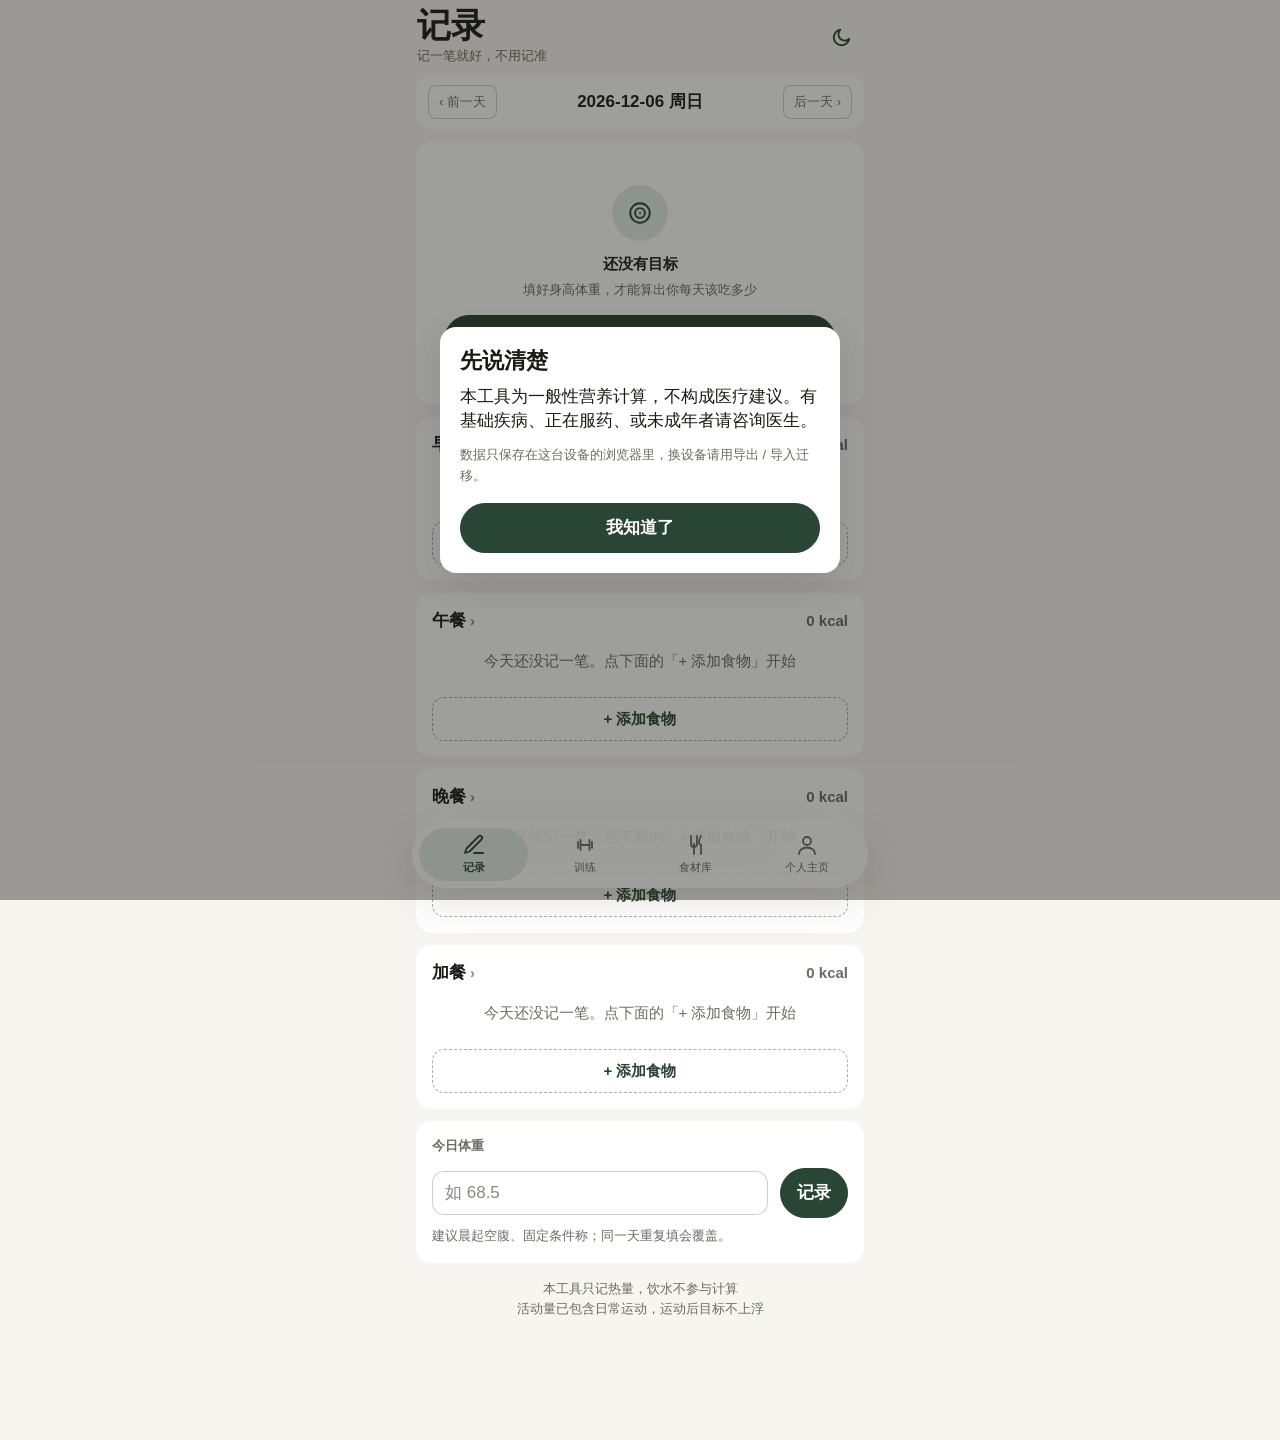
==== commit 0d5616ae: "feat: glass nav, bottom-sheet planner, in-app font scale" ====
--- a/index.html
+++ b/index.html
@@ -53,6 +53,9 @@
   --sub:var(--ink-2); --line:var(--separator); --track:var(--fill);
   --scrim:rgba(26,26,23,.42);
   --tabbar-bg:rgba(247,245,240,.92); --modal-bg:var(--card);
+  /* 磨砂玻璃（悬浮顶栏 / 悬浮底栏） */
+  --glass:rgba(255,255,255,.62); --glass-line:rgba(255,255,255,.60); --glass-hi:rgba(255,255,255,.85);
+  --dock-bg:rgba(255,255,255,.66);
   --toast-bg:rgba(26,26,23,.90); --toast-ink:#F7F5F0;
   /* —— 圆角（5 档） —— */
   --r-xs:8px; --r-sm:12px; --r-md:16px; --r-lg:28px; --r-pill:999px; --r:var(--r-md);
@@ -60,7 +63,12 @@
   --sp-1:4px; --sp-2:8px; --sp-3:12px; --sp-4:16px; --sp-5:20px; --sp-6:24px; --sp-8:32px;
   /* —— 字号（8 档上限） —— */
   --fs-display:44px; --fs-large:34px; --fs-title:22px; --fs-headline:17px; --fs-body:17px;
-  --fs-subhead:15px; --fs-footnote:13px; --fs-caption:12px; --fs-number:17px;
+  /* 字号（8 档上限）—— 全部乘 --fs-scale，支持应用内字号档位 */
+  --fs-scale:1;
+  --fs-display:calc(44px * var(--fs-scale)); --fs-large:calc(34px * var(--fs-scale));
+  --fs-title:calc(22px * var(--fs-scale)); --fs-headline:calc(17px * var(--fs-scale)); --fs-body:calc(17px * var(--fs-scale));
+  --fs-subhead:calc(15px * var(--fs-scale)); --fs-footnote:calc(13px * var(--fs-scale));
+  --fs-caption:var(--fs-footnote); --fs-number:calc(17px * var(--fs-scale));
   /* —— 阴影（仅浮层；卡片永不用阴影） —— */
   --elev-1:0 2px 8px rgba(60,56,50,.10); --elev-2:0 12px 32px rgba(60,56,50,.16); --elev-3:0 24px 70px rgba(60,56,50,.24);
   --shadow:var(--elev-1);
@@ -89,6 +97,8 @@
   --track:var(--fill); --disabled:rgba(242,240,235,.38);
   --scrim:rgba(0,0,0,.60);
   --tabbar-bg:rgba(14,18,16,.92); --modal-bg:var(--card);
+  --glass:rgba(31,38,35,.66); --glass-line:rgba(255,255,255,.10); --glass-hi:rgba(255,255,255,.14);
+  --dock-bg:rgba(31,38,35,.70);
   --toast-bg:rgba(242,240,235,.92); --toast-ink:#12211A;
   --copper:#C9A46B; --copper-200:#C9A46B;
   --elev-1:0 2px 8px rgba(0,0,0,.5); --elev-2:0 12px 32px rgba(0,0,0,.55); --elev-3:0 24px 70px rgba(0,0,0,.6);
@@ -147,17 +157,26 @@
 /* ============================================================
    2. 骨架
    ============================================================ */
-.app{max-width:480px;margin:0 auto;min-height:100vh;background:var(--bg);padding-bottom:calc(74px + env(safe-area-inset-bottom));position:relative;}
-.topbar{position:sticky;top:0;z-index:50;display:flex;align-items:flex-start;justify-content:space-between;gap:10px;
-  padding:calc(6px + env(safe-area-inset-top)) 16px 6px;
-  background:var(--tabbar-bg);
-  -webkit-backdrop-filter:saturate(1.8) blur(20px);backdrop-filter:saturate(1.8) blur(20px);
-  border-bottom:1px solid transparent;transition:border-color var(--dur-press) ease;}
-.topbar.scrolled{border-bottom-color:var(--line);}
+.app{max-width:480px;margin:0 auto;min-height:100vh;background:var(--bg);padding-bottom:calc(104px + env(safe-area-inset-bottom));position:relative;}
+/* 顶栏：默认融进页面（大标题清晰可读）→ 滚动后浮出「磨砂玻璃条」，始终保留「我在哪」 */
+.topbar{position:sticky;top:0;z-index:50;display:flex;align-items:center;justify-content:space-between;gap:10px;
+  padding:calc(6px + env(safe-area-inset-top)) var(--sp-4) var(--sp-2);
+  background:transparent;border:1px solid transparent;border-radius:0;
+  transition:background var(--dur-base) ease, box-shadow var(--dur-base) ease,
+             border-color var(--dur-base) ease, border-radius var(--dur-base) ease, margin var(--dur-base) ease;}
+.topbar.scrolled{
+  margin:var(--sp-2) var(--sp-3) 0;
+  padding:var(--sp-2) var(--sp-4);
+  border-radius:var(--r-lg);
+  background:var(--glass);
+  -webkit-backdrop-filter:blur(24px) saturate(180%);backdrop-filter:blur(24px) saturate(180%);
+  border-color:var(--glass-line);
+  box-shadow:inset 0 1px 0 var(--glass-hi), var(--elev-1);
+}
 .tb-main{min-width:0;}
-.topbar h1{font-size:34px;font-weight:600;margin:0;letter-spacing:-.5px;line-height:1.1;
-  transition:font-size var(--dur-press) var(--ease-soft);transform-origin:left center;}
-.topbar.scrolled h1{font-size:17px;letter-spacing:0;}
+.topbar h1{font-size:var(--fs-large);font-weight:600;margin:0;letter-spacing:-.5px;line-height:1.1;
+  transition:font-size var(--dur-base) var(--ease-soft);transform-origin:left center;}
+.topbar.scrolled h1{font-size:var(--fs-headline);letter-spacing:0;}
 .topbar .sub{font-size:var(--fs-caption);color:var(--sub);margin-top:3px;
   transition:opacity var(--dur-press) ease,max-height var(--dur-press) ease,margin var(--dur-press) ease;overflow:hidden;}
 .topbar.scrolled .sub{opacity:0;max-height:0;margin-top:0;}
@@ -226,14 +245,14 @@
 .ring svg{transform:rotate(-90deg);display:block;}
 .ring-fg{transition:stroke-dashoffset var(--dur-num) var(--ease-out);}
 .ring .ctr{position:absolute;inset:0;display:flex;flex-direction:column;align-items:center;justify-content:center;}
-.ring .ctr .v{font-size:28px;font-weight:700;line-height:1;font-variant-numeric:tabular-nums;}
-.ring .ctr .l{font-size:12px;color:var(--sub);margin-top:inherit;margin-top:4px;}
+.ring .ctr .v{font-size:calc(28px * var(--fs-scale));font-weight:700;line-height:1;font-variant-numeric:tabular-nums;}
+.ring .ctr .l{font-size:calc(12px * var(--fs-scale));color:var(--sub);margin-top:4px;}
 .ring-info{flex:1;min-width:0;}
 .kv{display:flex;gap:var(--sp-2);justify-content:space-between;font-size:var(--fs-footnote);color:var(--sub);}
 .kv b{color:var(--ink);font-variant-numeric:tabular-nums;font-weight:700;}
 .macros{display:flex;gap:var(--sp-2);margin-top:var(--sp-3);}
 .macro{flex:1;background:var(--accent-tint);border-radius:var(--r-sm);padding:var(--sp-2) 6px;text-align:center;}
-.macro .ml{font-size:12px;color:var(--sub);}
+.macro .ml{font-size:calc(12px * var(--fs-scale));color:var(--sub);}
 .macro .ml .dot{display:inline-block;width:7px;height:7px;border-radius:var(--r-pill);margin-right:5px;vertical-align:1px;}
 
 /* ============================================================
@@ -267,7 +286,7 @@
   transition:opacity var(--dur-base) ease, visibility 0s linear var(--dur-base);}
 .detail-scrim.show{opacity:1;visibility:visible;transition:opacity var(--dur-base) ease;}
 .detail-scrim.dragging{transition:none !important;}
-.preview-hint{position:fixed;left:50%;bottom:calc(88px + env(safe-area-inset-bottom));transform:translateX(-50%);
+.preview-hint{position:fixed;left:50%;bottom:calc(120px + env(safe-area-inset-bottom));transform:translateX(-50%);
   z-index:80;background:var(--toast-bg);color:var(--toast-ink);font-size:var(--fs-footnote);font-weight:500;
   padding:6px 12px;border-radius:var(--r-pill);opacity:0;transition:opacity var(--dur-fast) ease;pointer-events:none;}
 .preview-hint.show{opacity:1;}
@@ -319,7 +338,7 @@
    ============================================================ */
 .res{display:grid;grid-template-columns:1fr 1fr;gap:var(--sp-2);}
 .res .cell{background:var(--accent-tint);border-radius:var(--r-sm);padding:var(--sp-2) 10px;}
-.res .cell .l{font-size:12px;color:var(--sub);}
+.res .cell .l{font-size:calc(12px * var(--fs-scale));color:var(--sub);}
 .res .cell .v{font-size:var(--fs-number);font-weight:700;font-variant-numeric:tabular-nums;}
 .hero{background:var(--accent);color:#fff;border-radius:var(--r-md);padding:var(--sp-5);margin-bottom:var(--sp-3);}
 .hero .l{font-size:var(--fs-footnote);opacity:.88;}
@@ -353,7 +372,7 @@
 .qtybox .q-lbl{font-size:var(--fs-footnote);color:var(--sub);margin:var(--sp-4) 0 var(--sp-2);}
 .qtybox .chips{flex-wrap:wrap;overflow:visible;}
 .qtybox .q-qtyrow{display:flex;align-items:center;gap:var(--sp-3);}
-.qtybox .q-qtyrow input{flex:1;min-width:0;min-height:56px;font-size:26px;font-weight:700;text-align:center;border-radius:var(--r-sm);}
+.qtybox .q-qtyrow input{flex:1;min-width:0;min-height:56px;font-size:calc(26px * var(--fs-scale));font-weight:700;text-align:center;border-radius:var(--r-sm);}
 .qtybox .q-ulabel{flex:0 0 auto;font-size:var(--fs-subhead);font-weight:600;color:var(--sub);background:var(--fill);border-radius:var(--r-xs);padding:0 14px;height:44px;display:inline-flex;align-items:center;}
 
 /* ============================================================
@@ -391,7 +410,7 @@
   background:var(--card);color:var(--accent-text);font-size:22px;font-weight:700;line-height:1;cursor:pointer;
   font-family:var(--font);display:inline-flex;align-items:center;justify-content:center;-webkit-tap-highlight-color:transparent;}
 .load-num{min-width:126px;text-align:center;}
-.load-num .v{font-size:26px;font-weight:700;font-variant-numeric:tabular-nums;line-height:1.1;}
+.load-num .v{font-size:calc(26px * var(--fs-scale));font-weight:700;font-variant-numeric:tabular-nums;line-height:1.1;}
 .load-num .u{font-size:var(--fs-footnote);color:var(--sub);margin-top:2px;}
 .set-row{display:flex;align-items:center;gap:var(--sp-3);min-height:56px;padding:var(--sp-3) 0;border-bottom:1px solid var(--line);border-radius:var(--r-xs);}
 .set-row:last-of-type{border-bottom:0;}
@@ -415,20 +434,28 @@
 /* ============================================================
    8. 底部 tab（安全区）
    ============================================================ */
+/* 底部导航：悬浮磨砂玻璃胶囊（参考拼豆 dock：blur 32 + saturate 200% + 内高光 + 品牌色选中药丸） */
 .tabbar{
-  position:fixed;left:0;right:0;bottom:0;z-index:60;
-  max-width:480px;margin:0 auto;background:var(--tabbar-bg);
-  border-top:1px solid var(--line);
-  display:flex;padding-bottom:calc(7px + env(safe-area-inset-bottom));
-  backdrop-filter:saturate(1.8) blur(20px);-webkit-backdrop-filter:saturate(1.8) blur(20px);
+  position:fixed;left:var(--sp-3);right:var(--sp-3);bottom:calc(var(--sp-3) + env(safe-area-inset-bottom));
+  z-index:60;max-width:456px;margin:0 auto;
+  display:flex;align-items:center;gap:2px;padding:6px;
+  border-radius:var(--r-pill);
+  background:var(--dock-bg);
+  -webkit-backdrop-filter:blur(32px) saturate(200%);backdrop-filter:blur(32px) saturate(200%);
+  border:1px solid var(--glass-line);
+  box-shadow:inset 0 1px 0 var(--glass-hi), 0 14px 40px rgba(90,72,64,.16);
 }
 .tabbar > button{
-  flex:1;min-height:56px;border:0;background:transparent;cursor:pointer;
+  flex:1;min-height:52px;border:0;background:transparent;cursor:pointer;border-radius:var(--r-pill);
   display:flex;flex-direction:column;align-items:center;justify-content:center;gap:3px;
-  font-family:var(--font);font-size:11px;color:var(--sub);padding:var(--sp-2) 0 0;
-  transition:color var(--dur-fast) var(--ease-out);
-}
-.tabbar > button[aria-current=true]{color:var(--accent-text);font-weight:600;}
+  font-family:var(--font);font-size:calc(11px * var(--fs-scale));color:var(--sub);padding:6px 0;
+  transition:background var(--dur-base) ease,color var(--dur-fast) var(--ease-out);
+}
+.tabbar > button[aria-current=true]{
+  color:var(--accent-text);font-weight:600;
+  background:var(--accent-tint);
+  box-shadow:inset 0 1px 0 var(--glass-hi);
+}
 .tabbar > button svg{width:24px;height:24px;display:block;}
 
 /* ============================================================
@@ -451,6 +478,15 @@
 .sheet.show{transform:translate(-50%,-50%) scale(1);opacity:1;visibility:visible;
   transition:transform var(--dur-base) var(--ease-spring), opacity .2s ease;}
 .grab{display:none;}
+/* 底部弹层（任务型：配餐）：顶部圆角 + grabber，下滑可关闭 */
+.sheet.bottom{left:0;right:0;bottom:0;top:auto;width:auto;max-width:480px;margin:0 auto;
+  border-radius:var(--r-lg) var(--r-lg) 0 0;max-height:92vh;transform:translateY(100%);
+  padding-bottom:env(safe-area-inset-bottom);box-shadow:var(--elev-3);}
+.sheet.bottom.show{transform:translateY(0);}
+.sheet.bottom.dragging{transition:none !important;}
+.sheet.bottom .grab{display:block;width:44px;height:5px;border-radius:var(--r-pill);
+  background:var(--separator);margin:10px auto 4px;flex:0 0 auto;}
+.sheet.bottom .sheet-hd{padding-top:var(--sp-2);}
 .sheet-hd{display:flex;align-items:center;justify-content:space-between;gap:var(--sp-3);padding:var(--sp-4) var(--sp-4) var(--sp-3);border-bottom:1px solid var(--line);}
 .sheet-hd .t{font-size:var(--fs-headline);font-weight:600;letter-spacing:-.2px;}
 .sheet-hd .x{position:relative;flex:0 0 32px;width:32px;height:32px;min-height:32px;padding:0;border:0;border-radius:var(--r-pill);background:var(--fill);color:var(--sub);font-size:15px;line-height:1;cursor:pointer;display:inline-flex;align-items:center;justify-content:center;-webkit-tap-highlight-color:transparent;}
@@ -460,7 +496,7 @@
 .modal .box{background:var(--modal-bg);border-radius:var(--r-md);padding:var(--sp-5);max-width:400px;width:100%;box-shadow:var(--elev-2);}
 .modal.show .box{animation:modalIn var(--dur-base) var(--ease-spring);}
 @keyframes modalIn{from{transform:scale(.94);opacity:0;}to{transform:scale(1);opacity:1;}}
-.toast{position:fixed;left:50%;bottom:calc(76px + env(safe-area-inset-bottom));z-index:100;
+.toast{position:fixed;left:50%;bottom:calc(108px + env(safe-area-inset-bottom));z-index:100;
   display:flex;align-items:center;gap:var(--sp-3);max-width:calc(100vw - 32px);
   background:var(--toast-bg);color:var(--toast-ink);font-size:var(--fs-subhead);font-weight:500;
   padding:var(--sp-3) var(--sp-4);border-radius:var(--r-sm);box-shadow:var(--elev-2);
@@ -1194,6 +1230,7 @@
   date: todayKey(),
   logMonths: 2,
   sheet: null,
+  sheetMode: "center",
   foodQ: "", foodCat: "全部",
   calcWarn: null,
   /* 训练页：筛选态 + 卡内交互态（本批为界面预览，不入库、不落盘） */
@@ -1594,6 +1631,12 @@
 
   /* 身体数据（归入「设置」组） */
   h += '<div class="grouphd">设置</div>';
+  h += '<div class="card"><h2>显示</h2>'
+     + '<div class="q-lbl" style="margin:0 0 6px;">字号</div>'
+     + '<div class="seg">' + FS_STEPS.map(function(s, i){
+          return '<button type="button" data-act="fsScale" data-v="' + s.k + '" aria-pressed="' + ((fsStepIndex(fsCurKey())) === i) + '">' + s.label + '</button>';
+        }).join("") + '</div>'
+     + '<div class="f-cap mt6">正文、数字与图表标签同步缩放，不改系统设置。</div></div>';
   h += '<div class="card"><h2>身体数据</h2><div class="res">'
      + '<div class="cell"><div class="l">性别</div><div class="v">' + (p.gender === "female" ? "女" : "男") + '</div></div>'
      + '<div class="cell"><div class="l">年龄</div><div class="v">' + (p.age == null ? "—" : p.age) + '</div></div>'
@@ -2429,20 +2472,82 @@
 /* ============================================================================
  * 八、添加食物弹层（含手动估算 / 弹层内新建）
  * ========================================================================== */
-function openSheet(title, html){
+/* mode: "center"（默认，添加食物类表单）| "bottom"（任务型流程，配餐） */
+function openSheet(title, html, mode){
+  var sh = $("sheet");
+  if (mode) state.sheetMode = mode;
+  sh.classList.toggle("bottom", state.sheetMode === "bottom");
   $("sheetTitle").textContent = title;
   $("sheetBody").innerHTML = html;
-  $("sheet").classList.add("show");
+  sh.classList.add("show");
   $("scrim").classList.add("show");
   document.body.style.overflow = "hidden";
 }
 function closeSheet(){
-  $("sheet").classList.remove("show");
-  $("scrim").classList.remove("show");
-  $("sheet").style.transform = "";
+  var sh = $("sheet");
+  sh.classList.remove("show", "bottom", "dragging");
+  $("scrim").classList.remove("show", "dragging");
+  sh.style.transform = "";
+  sh.style.transition = "";
+  $("scrim").style.opacity = "";
+  $("scrim").style.transition = "";
   document.body.style.overflow = "";
   state.sheet = null;
-}
+  state.sheetMode = "center";
+}
+/* 任务型弹层（配餐）走底部：grabber + 下滑关闭 + 方向锁定 + 边界阻尼 + 落点预览 */
+function openBottomSheet(title, html){
+  openSheet(title, html, "bottom");
+}
+/* 弹层内联重绘：沿用当前模式，不改变底部/居中 */
+function refreshSheet(title, html){
+  openSheet(title, html, state.sheetMode || "center");
+}
+(function(){
+  var drag = null, axis = null, v = 0, lastY = 0, lastT = 0;
+  function H(){ var s = $("sheet"); return s ? s.getBoundingClientRect().height : 400; }
+  function rubber(y){
+    var max = H() * 0.55;
+    return (1 - 1 / (Math.abs(y) * 0.55 / max + 1)) * max * (y < 0 ? -1 : 1);
+  }
+  document.addEventListener("pointerdown", function(e){
+    var s = $("sheet");
+    if (!s || !s.classList.contains("bottom") || !s.classList.contains("show")) return;
+    if (!(e.target.closest(".grab") || e.target.closest(".sheet-hd"))) return;
+    drag = { y0:e.clientY, x0:e.clientX }; axis = null; v = 0; lastY = e.clientY; lastT = performance.now();
+  }, true);
+  document.addEventListener("pointermove", function(e){
+    if (!drag) return;
+    var s = $("sheet"), dy = e.clientY - drag.y0, ady = Math.abs(dy), adx = Math.abs(e.clientX - drag.x0);
+    if (!axis){
+      if (ady < 8) return;
+      if (ady > adx * 1.5) axis = "y"; else { drag = null; return; }
+      s.classList.add("dragging"); $("scrim").classList.add("dragging");
+    }
+    var now = performance.now(), dt = Math.max(1, now - lastT);
+    v = (e.clientY - lastY) / dt; lastY = e.clientY; lastT = now;
+    var move = dy < 0 ? rubber(dy) : dy;
+    s.style.transform = "translateY(" + move.toFixed(1) + "px)";
+    $("scrim").style.opacity = String(Math.max(0, Math.min(1, 1 - Math.abs(move) / H())));
+  }, {passive:true});
+  function finish(){
+    if (!drag || axis !== "y"){ drag = null; return; }
+    var s = $("sheet"), dy = parseFloat(s.style.transform.replace(/[^0-9.\-]/g, "")) || 0;
+    drag = null; axis = null;
+    s.classList.remove("dragging"); $("scrim").classList.remove("dragging");
+    if (dy >= H() * 0.25 || (v >= 0.5 && dy >= 60)) { closeSheet(); return; }
+    s.style.transition = "transform var(--dur-base) var(--ease-spring)";
+    $("scrim").style.transition = "opacity var(--dur-base) ease";
+    s.style.transform = "translateY(0)"; $("scrim").style.opacity = "1";
+    setTimeout(function(){
+      var ss = $("sheet");
+      if (ss){ ss.style.transition = ""; ss.style.transform = ""; }
+      var sc = $("scrim"); if (sc){ sc.style.transition = ""; sc.style.opacity = ""; }
+    }, 320);
+  }
+  document.addEventListener("pointerup", finish);
+  document.addEventListener("pointercancel", function(){ drag = null; axis = null; var s = $("sheet"); if (s){ s.classList.remove("dragging"); if (s.classList.contains("show")) s.style.transform = "translateY(0)"; } });
+})();
 
 function openAdd(date, meal){
   state.sheet = { type:"add", date:date, meal:meal, sel:null, unit:null, qty:null,
@@ -2848,7 +2953,8 @@
     state.sheet = { type:"planner", date: state.date || todayKey(),
                     goal: DB.profile.goal || "fatloss", level: DB.profile.level || 3,
                     opt:{ breakfast:0, lunch:0, dinner:0 }, plans: buildPlans() };
-    openSheet("按档位配三餐", plannerSheetHTML());
+    /* 配餐是任务型流程：走底部弹层（下滑可关闭） */
+    openBottomSheet("按档位配三餐", plannerSheetHTML());
   }
   if (!b) { build(); return; }
   /* 组合枚举在大食材库下可能 >200ms：先绘制 spinner，再计算 */
@@ -3129,6 +3235,7 @@
   switch (act) {
     case "tab": setTab(el.dataset.tab); break;
     case "theme": toggleTheme(); break;
+    case "fsScale": setFsScale(el.dataset.v); renderMe(); break;
 
     case "shiftDay":
       state.date = shiftDate(state.date, num(el.dataset.n, 0));
@@ -3147,7 +3254,7 @@
       applyPlanGoal(S.goal, S.level);
       S.plans = buildPlans();
       S.opt = { breakfast:0, lunch:0, dinner:0 };
-      openSheet($("sheetTitle").textContent, plannerSheetHTML());
+      refreshSheet($("sheetTitle").textContent, plannerSheetHTML());
       if (state.tab === "today") renderToday(); else renderMe();
       break;
     }
@@ -3157,7 +3264,7 @@
       applyPlanGoal(S.goal, S.level);
       S.plans = buildPlans();
       S.opt = { breakfast:0, lunch:0, dinner:0 };
-      openSheet($("sheetTitle").textContent, plannerSheetHTML());
+      refreshSheet($("sheetTitle").textContent, plannerSheetHTML());
       if (state.tab === "today") renderToday(); else renderMe();
       break;
     }
@@ -3186,13 +3293,13 @@
         + '<button type="button" class="btn ghost" style="flex:1;" data-act="closeModal">先不了</button></div>');
       break;
     case "resetYes":
-      try { localStorage.removeItem(KEY); localStorage.removeItem("df_theme"); } catch(e){}
+      try { localStorage.removeItem(KEY); localStorage.removeItem("df_theme"); localStorage.removeItem("df_fs"); } catch(e){}
       location.reload();
       break;
     case "pOpt": {
       if (!S) break;
       S.opt[el.dataset.m] = num(el.dataset.i, 0);
-      openSheet($("sheetTitle").textContent, plannerSheetHTML());
+      refreshSheet($("sheetTitle").textContent, plannerSheetHTML());
       break;
     }
     case "pUseMeal": {
@@ -3636,6 +3743,37 @@
   setTheme(cur === "dark" ? "light" : "dark");
 }
 
+/* 应用内字号档位：5 档，乘到 --fs-scale 上，全站字号随之缩放 */
+var FS_STEPS = [
+  { k:"xs", label:"小",   v:0.90 },
+  { k:"s",  label:"偏小", v:0.95 },
+  { k:"m",  label:"标准", v:1.00 },
+  { k:"l",  label:"偏大", v:1.08 },
+  { k:"xl", label:"大",   v:1.16 }
+];
+function fsStepIndex(k){
+  for (var i = 0; i < FS_STEPS.length; i++) if (FS_STEPS[i].k === k) return i;
+  return 2;
+}
+function fsCurKey(){
+  var k = "m";
+  try { k = localStorage.getItem("df_fs") || "m"; } catch(e){}
+  return FS_STEPS[fsStepIndex(k)].k;
+}
+function setFsScale(k){
+  var i = fsStepIndex(k);
+  document.documentElement.style.setProperty("--fs-scale", String(FS_STEPS[i].v));
+  try { localStorage.setItem("df_fs", FS_STEPS[i].k); } catch(e){}
+  document.documentElement.setAttribute("data-fs", FS_STEPS[i].k);
+  /* 字号变了 → 环形/分段控件的像素尺寸要重算 */
+  if (typeof syncSeg === "function") syncSeg();
+}
+function initFsScale(){
+  var k = "m";
+  try { k = localStorage.getItem("df_fs") || "m"; } catch(e){}
+  setFsScale(k);
+}
+
 /* 分段控件：滑动选择块（iOS Segmented Control 观感） */
 function syncSeg(){
   var segs = document.querySelectorAll(".seg");
@@ -3658,6 +3796,7 @@
   mergeDupLogs(); save();
   state.date = todayKey();
   setTheme(localStorage.getItem("df_theme") || "auto");
+  initFsScale();
   setTab("today");
   window.addEventListener("scroll", syncNav, {passive:true});
   syncNav();
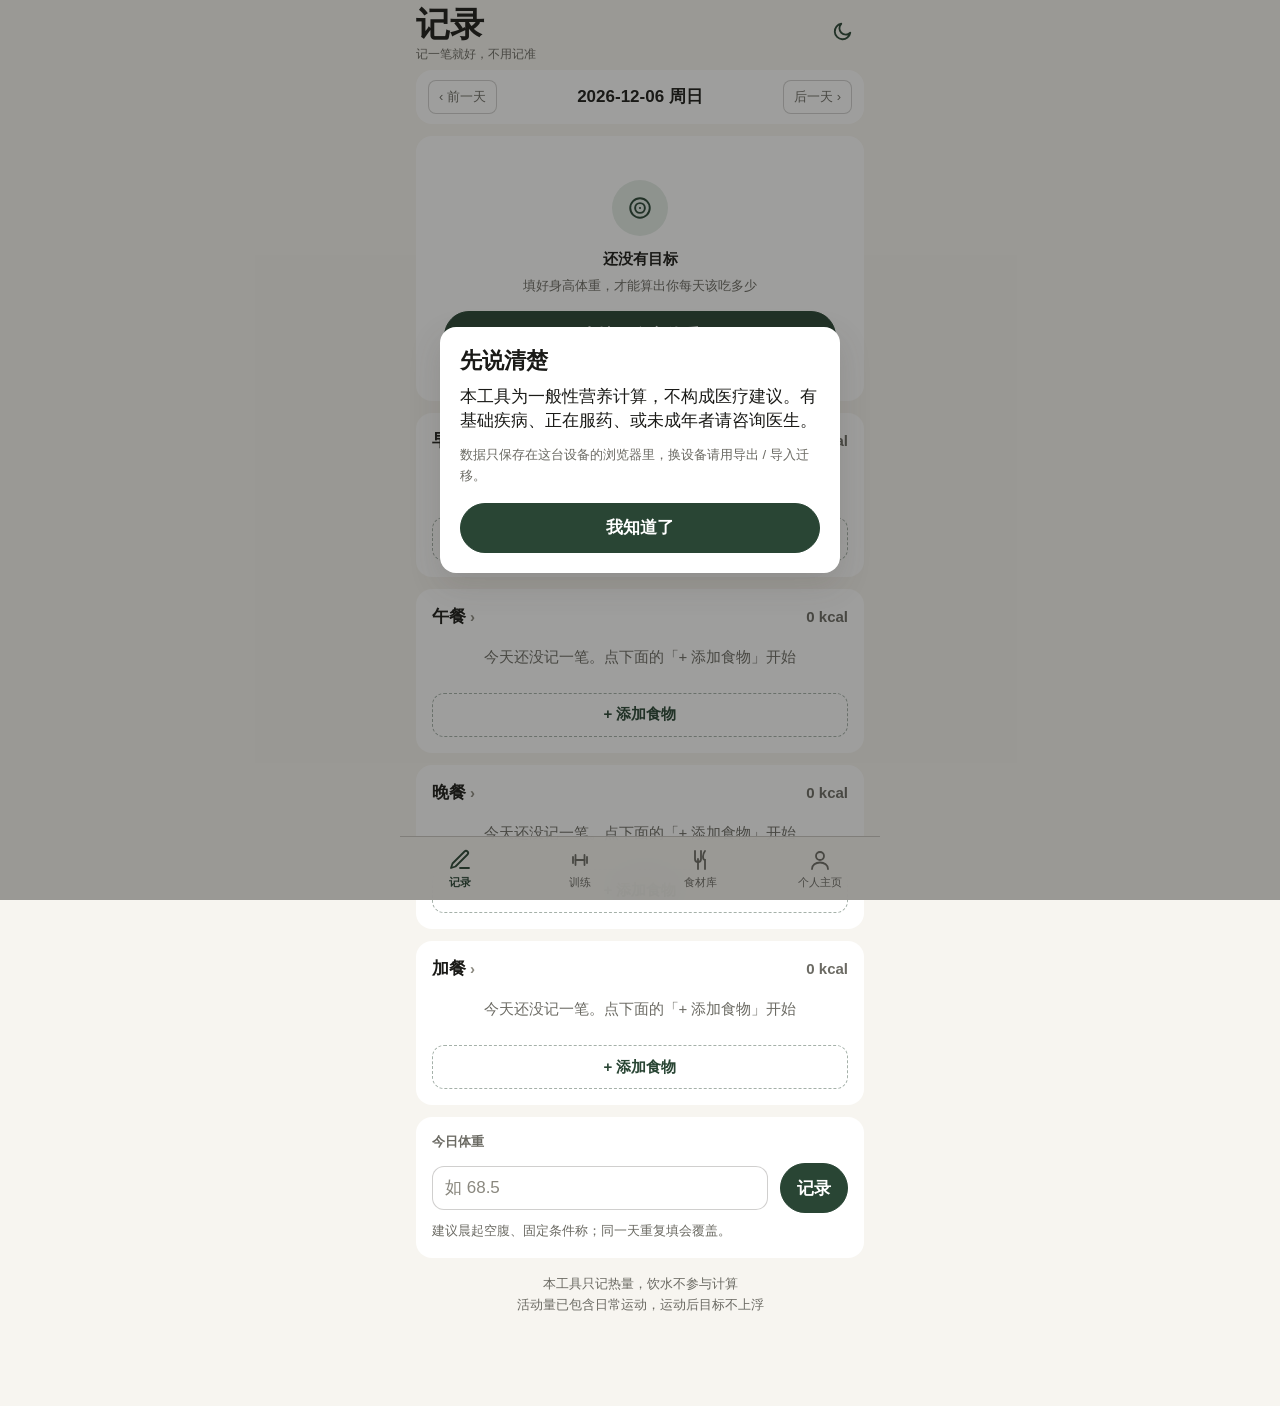
==== commit 473a9a96: "sync: pull latest app from source host" ====
--- a/index.html
+++ b/index.html
@@ -53,9 +53,6 @@
   --sub:var(--ink-2); --line:var(--separator); --track:var(--fill);
   --scrim:rgba(26,26,23,.42);
   --tabbar-bg:rgba(247,245,240,.92); --modal-bg:var(--card);
-  /* 磨砂玻璃（悬浮顶栏 / 悬浮底栏） */
-  --glass:rgba(255,255,255,.62); --glass-line:rgba(255,255,255,.60); --glass-hi:rgba(255,255,255,.85);
-  --dock-bg:rgba(255,255,255,.66);
   --toast-bg:rgba(26,26,23,.90); --toast-ink:#F7F5F0;
   /* —— 圆角（5 档） —— */
   --r-xs:8px; --r-sm:12px; --r-md:16px; --r-lg:28px; --r-pill:999px; --r:var(--r-md);
@@ -63,12 +60,7 @@
   --sp-1:4px; --sp-2:8px; --sp-3:12px; --sp-4:16px; --sp-5:20px; --sp-6:24px; --sp-8:32px;
   /* —— 字号（8 档上限） —— */
   --fs-display:44px; --fs-large:34px; --fs-title:22px; --fs-headline:17px; --fs-body:17px;
-  /* 字号（8 档上限）—— 全部乘 --fs-scale，支持应用内字号档位 */
-  --fs-scale:1;
-  --fs-display:calc(44px * var(--fs-scale)); --fs-large:calc(34px * var(--fs-scale));
-  --fs-title:calc(22px * var(--fs-scale)); --fs-headline:calc(17px * var(--fs-scale)); --fs-body:calc(17px * var(--fs-scale));
-  --fs-subhead:calc(15px * var(--fs-scale)); --fs-footnote:calc(13px * var(--fs-scale));
-  --fs-caption:var(--fs-footnote); --fs-number:calc(17px * var(--fs-scale));
+  --fs-subhead:15px; --fs-footnote:13px; --fs-caption:12px; --fs-number:17px;
   /* —— 阴影（仅浮层；卡片永不用阴影） —— */
   --elev-1:0 2px 8px rgba(60,56,50,.10); --elev-2:0 12px 32px rgba(60,56,50,.16); --elev-3:0 24px 70px rgba(60,56,50,.24);
   --shadow:var(--elev-1);
@@ -97,8 +89,6 @@
   --track:var(--fill); --disabled:rgba(242,240,235,.38);
   --scrim:rgba(0,0,0,.60);
   --tabbar-bg:rgba(14,18,16,.92); --modal-bg:var(--card);
-  --glass:rgba(31,38,35,.66); --glass-line:rgba(255,255,255,.10); --glass-hi:rgba(255,255,255,.14);
-  --dock-bg:rgba(31,38,35,.70);
   --toast-bg:rgba(242,240,235,.92); --toast-ink:#12211A;
   --copper:#C9A46B; --copper-200:#C9A46B;
   --elev-1:0 2px 8px rgba(0,0,0,.5); --elev-2:0 12px 32px rgba(0,0,0,.55); --elev-3:0 24px 70px rgba(0,0,0,.6);
@@ -157,26 +147,17 @@
 /* ============================================================
    2. 骨架
    ============================================================ */
-.app{max-width:480px;margin:0 auto;min-height:100vh;background:var(--bg);padding-bottom:calc(104px + env(safe-area-inset-bottom));position:relative;}
-/* 顶栏：默认融进页面（大标题清晰可读）→ 滚动后浮出「磨砂玻璃条」，始终保留「我在哪」 */
-.topbar{position:sticky;top:0;z-index:50;display:flex;align-items:center;justify-content:space-between;gap:10px;
-  padding:calc(6px + env(safe-area-inset-top)) var(--sp-4) var(--sp-2);
-  background:transparent;border:1px solid transparent;border-radius:0;
-  transition:background var(--dur-base) ease, box-shadow var(--dur-base) ease,
-             border-color var(--dur-base) ease, border-radius var(--dur-base) ease, margin var(--dur-base) ease;}
-.topbar.scrolled{
-  margin:var(--sp-2) var(--sp-3) 0;
-  padding:var(--sp-2) var(--sp-4);
-  border-radius:var(--r-lg);
-  background:var(--glass);
-  -webkit-backdrop-filter:blur(24px) saturate(180%);backdrop-filter:blur(24px) saturate(180%);
-  border-color:var(--glass-line);
-  box-shadow:inset 0 1px 0 var(--glass-hi), var(--elev-1);
-}
+.app{max-width:480px;margin:0 auto;min-height:100vh;background:var(--bg);padding-bottom:calc(74px + env(safe-area-inset-bottom));position:relative;}
+.topbar{position:sticky;top:0;z-index:50;display:flex;align-items:flex-start;justify-content:space-between;gap:10px;
+  padding:calc(6px + env(safe-area-inset-top)) 16px 6px;
+  background:var(--tabbar-bg);
+  -webkit-backdrop-filter:saturate(1.8) blur(20px);backdrop-filter:saturate(1.8) blur(20px);
+  border-bottom:1px solid transparent;transition:border-color var(--dur-press) ease;}
+.topbar.scrolled{border-bottom-color:var(--line);}
 .tb-main{min-width:0;}
-.topbar h1{font-size:var(--fs-large);font-weight:600;margin:0;letter-spacing:-.5px;line-height:1.1;
-  transition:font-size var(--dur-base) var(--ease-soft);transform-origin:left center;}
-.topbar.scrolled h1{font-size:var(--fs-headline);letter-spacing:0;}
+.topbar h1{font-size:34px;font-weight:600;margin:0;letter-spacing:-.5px;line-height:1.1;
+  transition:font-size var(--dur-press) var(--ease-soft);transform-origin:left center;}
+.topbar.scrolled h1{font-size:17px;letter-spacing:0;}
 .topbar .sub{font-size:var(--fs-caption);color:var(--sub);margin-top:3px;
   transition:opacity var(--dur-press) ease,max-height var(--dur-press) ease,margin var(--dur-press) ease;overflow:hidden;}
 .topbar.scrolled .sub{opacity:0;max-height:0;margin-top:0;}
@@ -245,14 +226,14 @@
 .ring svg{transform:rotate(-90deg);display:block;}
 .ring-fg{transition:stroke-dashoffset var(--dur-num) var(--ease-out);}
 .ring .ctr{position:absolute;inset:0;display:flex;flex-direction:column;align-items:center;justify-content:center;}
-.ring .ctr .v{font-size:calc(28px * var(--fs-scale));font-weight:700;line-height:1;font-variant-numeric:tabular-nums;}
-.ring .ctr .l{font-size:calc(12px * var(--fs-scale));color:var(--sub);margin-top:4px;}
+.ring .ctr .v{font-size:28px;font-weight:700;line-height:1;font-variant-numeric:tabular-nums;}
+.ring .ctr .l{font-size:12px;color:var(--sub);margin-top:inherit;margin-top:4px;}
 .ring-info{flex:1;min-width:0;}
 .kv{display:flex;gap:var(--sp-2);justify-content:space-between;font-size:var(--fs-footnote);color:var(--sub);}
 .kv b{color:var(--ink);font-variant-numeric:tabular-nums;font-weight:700;}
 .macros{display:flex;gap:var(--sp-2);margin-top:var(--sp-3);}
 .macro{flex:1;background:var(--accent-tint);border-radius:var(--r-sm);padding:var(--sp-2) 6px;text-align:center;}
-.macro .ml{font-size:calc(12px * var(--fs-scale));color:var(--sub);}
+.macro .ml{font-size:12px;color:var(--sub);}
 .macro .ml .dot{display:inline-block;width:7px;height:7px;border-radius:var(--r-pill);margin-right:5px;vertical-align:1px;}
 
 /* ============================================================
@@ -286,7 +267,7 @@
   transition:opacity var(--dur-base) ease, visibility 0s linear var(--dur-base);}
 .detail-scrim.show{opacity:1;visibility:visible;transition:opacity var(--dur-base) ease;}
 .detail-scrim.dragging{transition:none !important;}
-.preview-hint{position:fixed;left:50%;bottom:calc(120px + env(safe-area-inset-bottom));transform:translateX(-50%);
+.preview-hint{position:fixed;left:50%;bottom:calc(88px + env(safe-area-inset-bottom));transform:translateX(-50%);
   z-index:80;background:var(--toast-bg);color:var(--toast-ink);font-size:var(--fs-footnote);font-weight:500;
   padding:6px 12px;border-radius:var(--r-pill);opacity:0;transition:opacity var(--dur-fast) ease;pointer-events:none;}
 .preview-hint.show{opacity:1;}
@@ -338,7 +319,7 @@
    ============================================================ */
 .res{display:grid;grid-template-columns:1fr 1fr;gap:var(--sp-2);}
 .res .cell{background:var(--accent-tint);border-radius:var(--r-sm);padding:var(--sp-2) 10px;}
-.res .cell .l{font-size:calc(12px * var(--fs-scale));color:var(--sub);}
+.res .cell .l{font-size:12px;color:var(--sub);}
 .res .cell .v{font-size:var(--fs-number);font-weight:700;font-variant-numeric:tabular-nums;}
 .hero{background:var(--accent);color:#fff;border-radius:var(--r-md);padding:var(--sp-5);margin-bottom:var(--sp-3);}
 .hero .l{font-size:var(--fs-footnote);opacity:.88;}
@@ -372,7 +353,7 @@
 .qtybox .q-lbl{font-size:var(--fs-footnote);color:var(--sub);margin:var(--sp-4) 0 var(--sp-2);}
 .qtybox .chips{flex-wrap:wrap;overflow:visible;}
 .qtybox .q-qtyrow{display:flex;align-items:center;gap:var(--sp-3);}
-.qtybox .q-qtyrow input{flex:1;min-width:0;min-height:56px;font-size:calc(26px * var(--fs-scale));font-weight:700;text-align:center;border-radius:var(--r-sm);}
+.qtybox .q-qtyrow input{flex:1;min-width:0;min-height:56px;font-size:26px;font-weight:700;text-align:center;border-radius:var(--r-sm);}
 .qtybox .q-ulabel{flex:0 0 auto;font-size:var(--fs-subhead);font-weight:600;color:var(--sub);background:var(--fill);border-radius:var(--r-xs);padding:0 14px;height:44px;display:inline-flex;align-items:center;}
 
 /* ============================================================
@@ -410,7 +391,7 @@
   background:var(--card);color:var(--accent-text);font-size:22px;font-weight:700;line-height:1;cursor:pointer;
   font-family:var(--font);display:inline-flex;align-items:center;justify-content:center;-webkit-tap-highlight-color:transparent;}
 .load-num{min-width:126px;text-align:center;}
-.load-num .v{font-size:calc(26px * var(--fs-scale));font-weight:700;font-variant-numeric:tabular-nums;line-height:1.1;}
+.load-num .v{font-size:26px;font-weight:700;font-variant-numeric:tabular-nums;line-height:1.1;}
 .load-num .u{font-size:var(--fs-footnote);color:var(--sub);margin-top:2px;}
 .set-row{display:flex;align-items:center;gap:var(--sp-3);min-height:56px;padding:var(--sp-3) 0;border-bottom:1px solid var(--line);border-radius:var(--r-xs);}
 .set-row:last-of-type{border-bottom:0;}
@@ -434,28 +415,20 @@
 /* ============================================================
    8. 底部 tab（安全区）
    ============================================================ */
-/* 底部导航：悬浮磨砂玻璃胶囊（参考拼豆 dock：blur 32 + saturate 200% + 内高光 + 品牌色选中药丸） */
 .tabbar{
-  position:fixed;left:var(--sp-3);right:var(--sp-3);bottom:calc(var(--sp-3) + env(safe-area-inset-bottom));
-  z-index:60;max-width:456px;margin:0 auto;
-  display:flex;align-items:center;gap:2px;padding:6px;
-  border-radius:var(--r-pill);
-  background:var(--dock-bg);
-  -webkit-backdrop-filter:blur(32px) saturate(200%);backdrop-filter:blur(32px) saturate(200%);
-  border:1px solid var(--glass-line);
-  box-shadow:inset 0 1px 0 var(--glass-hi), 0 14px 40px rgba(90,72,64,.16);
+  position:fixed;left:0;right:0;bottom:0;z-index:60;
+  max-width:480px;margin:0 auto;background:var(--tabbar-bg);
+  border-top:1px solid var(--line);
+  display:flex;padding-bottom:calc(7px + env(safe-area-inset-bottom));
+  backdrop-filter:saturate(1.8) blur(20px);-webkit-backdrop-filter:saturate(1.8) blur(20px);
 }
 .tabbar > button{
-  flex:1;min-height:52px;border:0;background:transparent;cursor:pointer;border-radius:var(--r-pill);
+  flex:1;min-height:56px;border:0;background:transparent;cursor:pointer;
   display:flex;flex-direction:column;align-items:center;justify-content:center;gap:3px;
-  font-family:var(--font);font-size:calc(11px * var(--fs-scale));color:var(--sub);padding:6px 0;
-  transition:background var(--dur-base) ease,color var(--dur-fast) var(--ease-out);
-}
-.tabbar > button[aria-current=true]{
-  color:var(--accent-text);font-weight:600;
-  background:var(--accent-tint);
-  box-shadow:inset 0 1px 0 var(--glass-hi);
-}
+  font-family:var(--font);font-size:11px;color:var(--sub);padding:var(--sp-2) 0 0;
+  transition:color var(--dur-fast) var(--ease-out);
+}
+.tabbar > button[aria-current=true]{color:var(--accent-text);font-weight:600;}
 .tabbar > button svg{width:24px;height:24px;display:block;}
 
 /* ============================================================
@@ -478,15 +451,6 @@
 .sheet.show{transform:translate(-50%,-50%) scale(1);opacity:1;visibility:visible;
   transition:transform var(--dur-base) var(--ease-spring), opacity .2s ease;}
 .grab{display:none;}
-/* 底部弹层（任务型：配餐）：顶部圆角 + grabber，下滑可关闭 */
-.sheet.bottom{left:0;right:0;bottom:0;top:auto;width:auto;max-width:480px;margin:0 auto;
-  border-radius:var(--r-lg) var(--r-lg) 0 0;max-height:92vh;transform:translateY(100%);
-  padding-bottom:env(safe-area-inset-bottom);box-shadow:var(--elev-3);}
-.sheet.bottom.show{transform:translateY(0);}
-.sheet.bottom.dragging{transition:none !important;}
-.sheet.bottom .grab{display:block;width:44px;height:5px;border-radius:var(--r-pill);
-  background:var(--separator);margin:10px auto 4px;flex:0 0 auto;}
-.sheet.bottom .sheet-hd{padding-top:var(--sp-2);}
 .sheet-hd{display:flex;align-items:center;justify-content:space-between;gap:var(--sp-3);padding:var(--sp-4) var(--sp-4) var(--sp-3);border-bottom:1px solid var(--line);}
 .sheet-hd .t{font-size:var(--fs-headline);font-weight:600;letter-spacing:-.2px;}
 .sheet-hd .x{position:relative;flex:0 0 32px;width:32px;height:32px;min-height:32px;padding:0;border:0;border-radius:var(--r-pill);background:var(--fill);color:var(--sub);font-size:15px;line-height:1;cursor:pointer;display:inline-flex;align-items:center;justify-content:center;-webkit-tap-highlight-color:transparent;}
@@ -496,7 +460,7 @@
 .modal .box{background:var(--modal-bg);border-radius:var(--r-md);padding:var(--sp-5);max-width:400px;width:100%;box-shadow:var(--elev-2);}
 .modal.show .box{animation:modalIn var(--dur-base) var(--ease-spring);}
 @keyframes modalIn{from{transform:scale(.94);opacity:0;}to{transform:scale(1);opacity:1;}}
-.toast{position:fixed;left:50%;bottom:calc(108px + env(safe-area-inset-bottom));z-index:100;
+.toast{position:fixed;left:50%;bottom:calc(76px + env(safe-area-inset-bottom));z-index:100;
   display:flex;align-items:center;gap:var(--sp-3);max-width:calc(100vw - 32px);
   background:var(--toast-bg);color:var(--toast-ink);font-size:var(--fs-subhead);font-weight:500;
   padding:var(--sp-3) var(--sp-4);border-radius:var(--r-sm);box-shadow:var(--elev-2);
@@ -1230,7 +1194,6 @@
   date: todayKey(),
   logMonths: 2,
   sheet: null,
-  sheetMode: "center",
   foodQ: "", foodCat: "全部",
   calcWarn: null,
   /* 训练页：筛选态 + 卡内交互态（本批为界面预览，不入库、不落盘） */
@@ -1631,12 +1594,6 @@
 
   /* 身体数据（归入「设置」组） */
   h += '<div class="grouphd">设置</div>';
-  h += '<div class="card"><h2>显示</h2>'
-     + '<div class="q-lbl" style="margin:0 0 6px;">字号</div>'
-     + '<div class="seg">' + FS_STEPS.map(function(s, i){
-          return '<button type="button" data-act="fsScale" data-v="' + s.k + '" aria-pressed="' + ((fsStepIndex(fsCurKey())) === i) + '">' + s.label + '</button>';
-        }).join("") + '</div>'
-     + '<div class="f-cap mt6">正文、数字与图表标签同步缩放，不改系统设置。</div></div>';
   h += '<div class="card"><h2>身体数据</h2><div class="res">'
      + '<div class="cell"><div class="l">性别</div><div class="v">' + (p.gender === "female" ? "女" : "男") + '</div></div>'
      + '<div class="cell"><div class="l">年龄</div><div class="v">' + (p.age == null ? "—" : p.age) + '</div></div>'
@@ -2472,82 +2429,20 @@
 /* ============================================================================
  * 八、添加食物弹层（含手动估算 / 弹层内新建）
  * ========================================================================== */
-/* mode: "center"（默认，添加食物类表单）| "bottom"（任务型流程，配餐） */
-function openSheet(title, html, mode){
-  var sh = $("sheet");
-  if (mode) state.sheetMode = mode;
-  sh.classList.toggle("bottom", state.sheetMode === "bottom");
+function openSheet(title, html){
   $("sheetTitle").textContent = title;
   $("sheetBody").innerHTML = html;
-  sh.classList.add("show");
+  $("sheet").classList.add("show");
   $("scrim").classList.add("show");
   document.body.style.overflow = "hidden";
 }
 function closeSheet(){
-  var sh = $("sheet");
-  sh.classList.remove("show", "bottom", "dragging");
-  $("scrim").classList.remove("show", "dragging");
-  sh.style.transform = "";
-  sh.style.transition = "";
-  $("scrim").style.opacity = "";
-  $("scrim").style.transition = "";
+  $("sheet").classList.remove("show");
+  $("scrim").classList.remove("show");
+  $("sheet").style.transform = "";
   document.body.style.overflow = "";
   state.sheet = null;
-  state.sheetMode = "center";
-}
-/* 任务型弹层（配餐）走底部：grabber + 下滑关闭 + 方向锁定 + 边界阻尼 + 落点预览 */
-function openBottomSheet(title, html){
-  openSheet(title, html, "bottom");
-}
-/* 弹层内联重绘：沿用当前模式，不改变底部/居中 */
-function refreshSheet(title, html){
-  openSheet(title, html, state.sheetMode || "center");
-}
-(function(){
-  var drag = null, axis = null, v = 0, lastY = 0, lastT = 0;
-  function H(){ var s = $("sheet"); return s ? s.getBoundingClientRect().height : 400; }
-  function rubber(y){
-    var max = H() * 0.55;
-    return (1 - 1 / (Math.abs(y) * 0.55 / max + 1)) * max * (y < 0 ? -1 : 1);
-  }
-  document.addEventListener("pointerdown", function(e){
-    var s = $("sheet");
-    if (!s || !s.classList.contains("bottom") || !s.classList.contains("show")) return;
-    if (!(e.target.closest(".grab") || e.target.closest(".sheet-hd"))) return;
-    drag = { y0:e.clientY, x0:e.clientX }; axis = null; v = 0; lastY = e.clientY; lastT = performance.now();
-  }, true);
-  document.addEventListener("pointermove", function(e){
-    if (!drag) return;
-    var s = $("sheet"), dy = e.clientY - drag.y0, ady = Math.abs(dy), adx = Math.abs(e.clientX - drag.x0);
-    if (!axis){
-      if (ady < 8) return;
-      if (ady > adx * 1.5) axis = "y"; else { drag = null; return; }
-      s.classList.add("dragging"); $("scrim").classList.add("dragging");
-    }
-    var now = performance.now(), dt = Math.max(1, now - lastT);
-    v = (e.clientY - lastY) / dt; lastY = e.clientY; lastT = now;
-    var move = dy < 0 ? rubber(dy) : dy;
-    s.style.transform = "translateY(" + move.toFixed(1) + "px)";
-    $("scrim").style.opacity = String(Math.max(0, Math.min(1, 1 - Math.abs(move) / H())));
-  }, {passive:true});
-  function finish(){
-    if (!drag || axis !== "y"){ drag = null; return; }
-    var s = $("sheet"), dy = parseFloat(s.style.transform.replace(/[^0-9.\-]/g, "")) || 0;
-    drag = null; axis = null;
-    s.classList.remove("dragging"); $("scrim").classList.remove("dragging");
-    if (dy >= H() * 0.25 || (v >= 0.5 && dy >= 60)) { closeSheet(); return; }
-    s.style.transition = "transform var(--dur-base) var(--ease-spring)";
-    $("scrim").style.transition = "opacity var(--dur-base) ease";
-    s.style.transform = "translateY(0)"; $("scrim").style.opacity = "1";
-    setTimeout(function(){
-      var ss = $("sheet");
-      if (ss){ ss.style.transition = ""; ss.style.transform = ""; }
-      var sc = $("scrim"); if (sc){ sc.style.transition = ""; sc.style.opacity = ""; }
-    }, 320);
-  }
-  document.addEventListener("pointerup", finish);
-  document.addEventListener("pointercancel", function(){ drag = null; axis = null; var s = $("sheet"); if (s){ s.classList.remove("dragging"); if (s.classList.contains("show")) s.style.transform = "translateY(0)"; } });
-})();
+}
 
 function openAdd(date, meal){
   state.sheet = { type:"add", date:date, meal:meal, sel:null, unit:null, qty:null,
@@ -2953,8 +2848,7 @@
     state.sheet = { type:"planner", date: state.date || todayKey(),
                     goal: DB.profile.goal || "fatloss", level: DB.profile.level || 3,
                     opt:{ breakfast:0, lunch:0, dinner:0 }, plans: buildPlans() };
-    /* 配餐是任务型流程：走底部弹层（下滑可关闭） */
-    openBottomSheet("按档位配三餐", plannerSheetHTML());
+    openSheet("按档位配三餐", plannerSheetHTML());
   }
   if (!b) { build(); return; }
   /* 组合枚举在大食材库下可能 >200ms：先绘制 spinner，再计算 */
@@ -3235,7 +3129,6 @@
   switch (act) {
     case "tab": setTab(el.dataset.tab); break;
     case "theme": toggleTheme(); break;
-    case "fsScale": setFsScale(el.dataset.v); renderMe(); break;
 
     case "shiftDay":
       state.date = shiftDate(state.date, num(el.dataset.n, 0));
@@ -3254,7 +3147,7 @@
       applyPlanGoal(S.goal, S.level);
       S.plans = buildPlans();
       S.opt = { breakfast:0, lunch:0, dinner:0 };
-      refreshSheet($("sheetTitle").textContent, plannerSheetHTML());
+      openSheet($("sheetTitle").textContent, plannerSheetHTML());
       if (state.tab === "today") renderToday(); else renderMe();
       break;
     }
@@ -3264,7 +3157,7 @@
       applyPlanGoal(S.goal, S.level);
       S.plans = buildPlans();
       S.opt = { breakfast:0, lunch:0, dinner:0 };
-      refreshSheet($("sheetTitle").textContent, plannerSheetHTML());
+      openSheet($("sheetTitle").textContent, plannerSheetHTML());
       if (state.tab === "today") renderToday(); else renderMe();
       break;
     }
@@ -3293,13 +3186,13 @@
         + '<button type="button" class="btn ghost" style="flex:1;" data-act="closeModal">先不了</button></div>');
       break;
     case "resetYes":
-      try { localStorage.removeItem(KEY); localStorage.removeItem("df_theme"); localStorage.removeItem("df_fs"); } catch(e){}
+      try { localStorage.removeItem(KEY); localStorage.removeItem("df_theme"); } catch(e){}
       location.reload();
       break;
     case "pOpt": {
       if (!S) break;
       S.opt[el.dataset.m] = num(el.dataset.i, 0);
-      refreshSheet($("sheetTitle").textContent, plannerSheetHTML());
+      openSheet($("sheetTitle").textContent, plannerSheetHTML());
       break;
     }
     case "pUseMeal": {
@@ -3743,37 +3636,6 @@
   setTheme(cur === "dark" ? "light" : "dark");
 }
 
-/* 应用内字号档位：5 档，乘到 --fs-scale 上，全站字号随之缩放 */
-var FS_STEPS = [
-  { k:"xs", label:"小",   v:0.90 },
-  { k:"s",  label:"偏小", v:0.95 },
-  { k:"m",  label:"标准", v:1.00 },
-  { k:"l",  label:"偏大", v:1.08 },
-  { k:"xl", label:"大",   v:1.16 }
-];
-function fsStepIndex(k){
-  for (var i = 0; i < FS_STEPS.length; i++) if (FS_STEPS[i].k === k) return i;
-  return 2;
-}
-function fsCurKey(){
-  var k = "m";
-  try { k = localStorage.getItem("df_fs") || "m"; } catch(e){}
-  return FS_STEPS[fsStepIndex(k)].k;
-}
-function setFsScale(k){
-  var i = fsStepIndex(k);
-  document.documentElement.style.setProperty("--fs-scale", String(FS_STEPS[i].v));
-  try { localStorage.setItem("df_fs", FS_STEPS[i].k); } catch(e){}
-  document.documentElement.setAttribute("data-fs", FS_STEPS[i].k);
-  /* 字号变了 → 环形/分段控件的像素尺寸要重算 */
-  if (typeof syncSeg === "function") syncSeg();
-}
-function initFsScale(){
-  var k = "m";
-  try { k = localStorage.getItem("df_fs") || "m"; } catch(e){}
-  setFsScale(k);
-}
-
 /* 分段控件：滑动选择块（iOS Segmented Control 观感） */
 function syncSeg(){
   var segs = document.querySelectorAll(".seg");
@@ -3796,7 +3658,6 @@
   mergeDupLogs(); save();
   state.date = todayKey();
   setTheme(localStorage.getItem("df_theme") || "auto");
-  initFsScale();
   setTab("today");
   window.addEventListener("scroll", syncNav, {passive:true});
   syncNav();
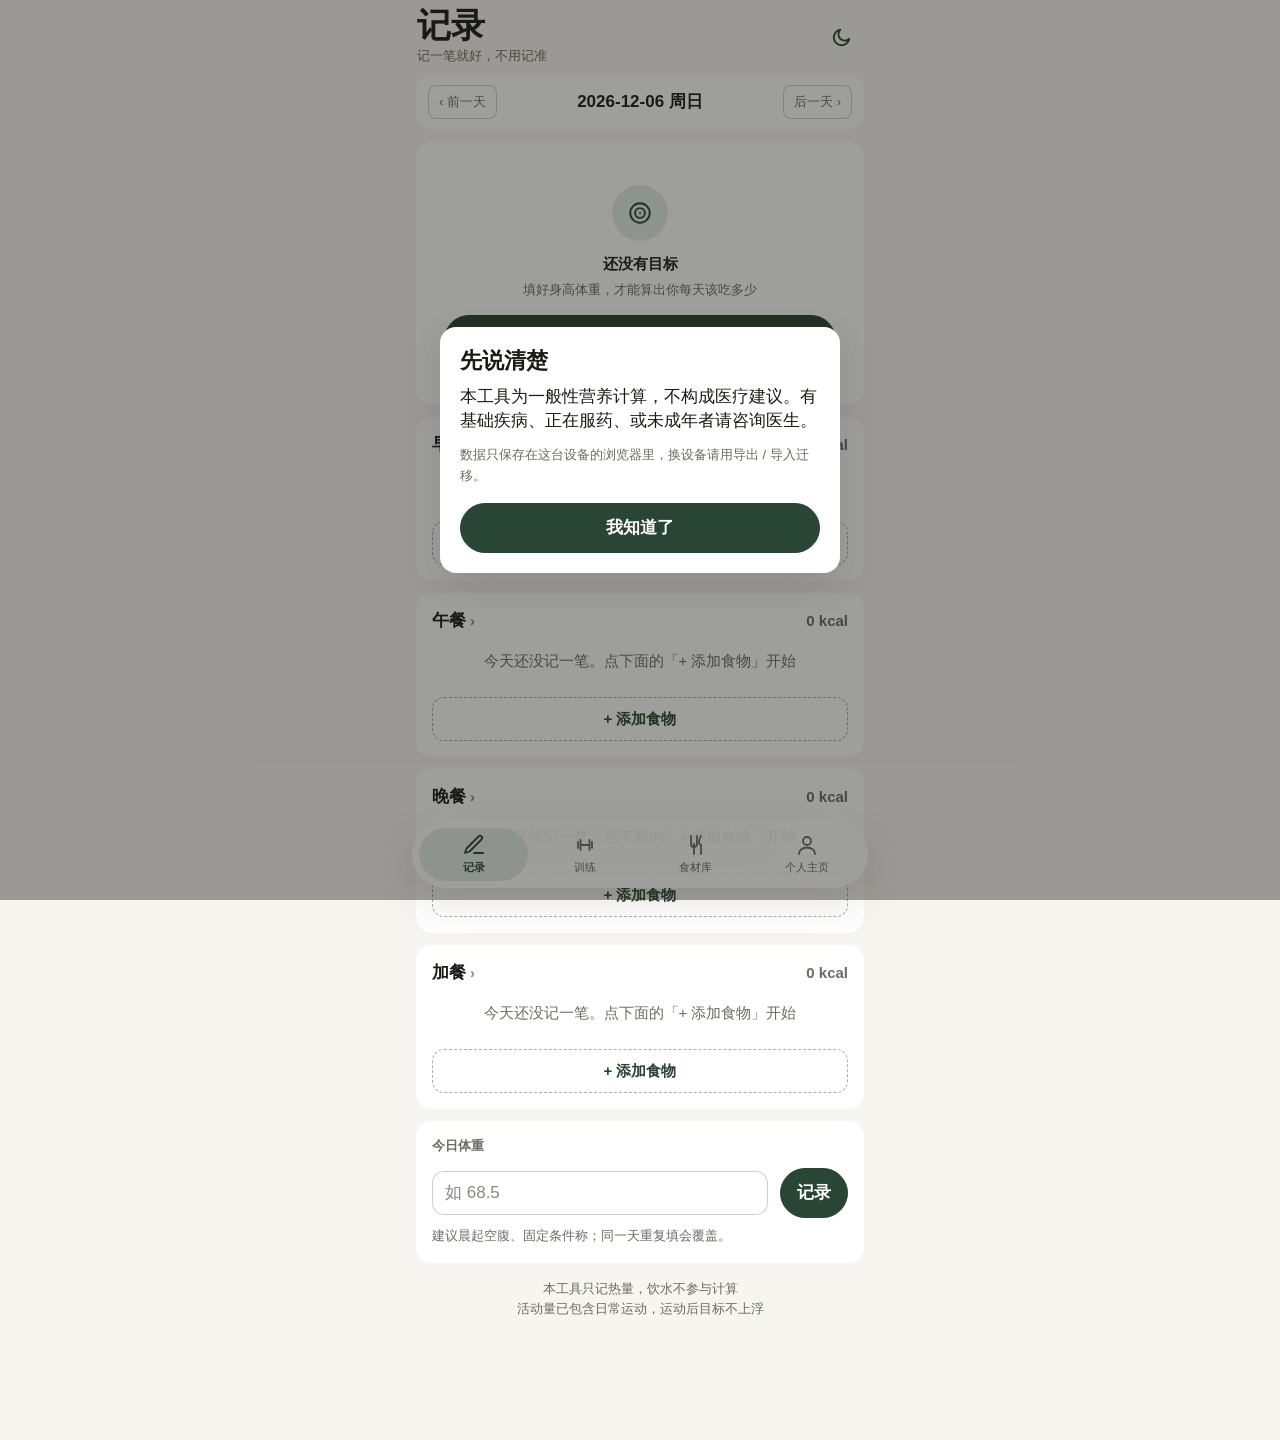
==== commit 514bdbee: "feat: glass nav, bottom-sheet planner, in-app font scale" ====
--- a/index.html
+++ b/index.html
@@ -53,6 +53,9 @@
   --sub:var(--ink-2); --line:var(--separator); --track:var(--fill);
   --scrim:rgba(26,26,23,.42);
   --tabbar-bg:rgba(247,245,240,.92); --modal-bg:var(--card);
+  /* 磨砂玻璃（悬浮顶栏 / 悬浮底栏） */
+  --glass:rgba(255,255,255,.62); --glass-line:rgba(255,255,255,.60); --glass-hi:rgba(255,255,255,.85);
+  --dock-bg:rgba(255,255,255,.66);
   --toast-bg:rgba(26,26,23,.90); --toast-ink:#F7F5F0;
   /* —— 圆角（5 档） —— */
   --r-xs:8px; --r-sm:12px; --r-md:16px; --r-lg:28px; --r-pill:999px; --r:var(--r-md);
@@ -60,7 +63,12 @@
   --sp-1:4px; --sp-2:8px; --sp-3:12px; --sp-4:16px; --sp-5:20px; --sp-6:24px; --sp-8:32px;
   /* —— 字号（8 档上限） —— */
   --fs-display:44px; --fs-large:34px; --fs-title:22px; --fs-headline:17px; --fs-body:17px;
-  --fs-subhead:15px; --fs-footnote:13px; --fs-caption:12px; --fs-number:17px;
+  /* 字号（8 档上限）—— 全部乘 --fs-scale，支持应用内字号档位 */
+  --fs-scale:1;
+  --fs-display:calc(44px * var(--fs-scale)); --fs-large:calc(34px * var(--fs-scale));
+  --fs-title:calc(22px * var(--fs-scale)); --fs-headline:calc(17px * var(--fs-scale)); --fs-body:calc(17px * var(--fs-scale));
+  --fs-subhead:calc(15px * var(--fs-scale)); --fs-footnote:calc(13px * var(--fs-scale));
+  --fs-caption:var(--fs-footnote); --fs-number:calc(17px * var(--fs-scale));
   /* —— 阴影（仅浮层；卡片永不用阴影） —— */
   --elev-1:0 2px 8px rgba(60,56,50,.10); --elev-2:0 12px 32px rgba(60,56,50,.16); --elev-3:0 24px 70px rgba(60,56,50,.24);
   --shadow:var(--elev-1);
@@ -89,6 +97,8 @@
   --track:var(--fill); --disabled:rgba(242,240,235,.38);
   --scrim:rgba(0,0,0,.60);
   --tabbar-bg:rgba(14,18,16,.92); --modal-bg:var(--card);
+  --glass:rgba(31,38,35,.66); --glass-line:rgba(255,255,255,.10); --glass-hi:rgba(255,255,255,.14);
+  --dock-bg:rgba(31,38,35,.70);
   --toast-bg:rgba(242,240,235,.92); --toast-ink:#12211A;
   --copper:#C9A46B; --copper-200:#C9A46B;
   --elev-1:0 2px 8px rgba(0,0,0,.5); --elev-2:0 12px 32px rgba(0,0,0,.55); --elev-3:0 24px 70px rgba(0,0,0,.6);
@@ -147,17 +157,26 @@
 /* ============================================================
    2. 骨架
    ============================================================ */
-.app{max-width:480px;margin:0 auto;min-height:100vh;background:var(--bg);padding-bottom:calc(74px + env(safe-area-inset-bottom));position:relative;}
-.topbar{position:sticky;top:0;z-index:50;display:flex;align-items:flex-start;justify-content:space-between;gap:10px;
-  padding:calc(6px + env(safe-area-inset-top)) 16px 6px;
-  background:var(--tabbar-bg);
-  -webkit-backdrop-filter:saturate(1.8) blur(20px);backdrop-filter:saturate(1.8) blur(20px);
-  border-bottom:1px solid transparent;transition:border-color var(--dur-press) ease;}
-.topbar.scrolled{border-bottom-color:var(--line);}
+.app{max-width:480px;margin:0 auto;min-height:100vh;background:var(--bg);padding-bottom:calc(104px + env(safe-area-inset-bottom));position:relative;}
+/* 顶栏：默认融进页面（大标题清晰可读）→ 滚动后浮出「磨砂玻璃条」，始终保留「我在哪」 */
+.topbar{position:sticky;top:0;z-index:50;display:flex;align-items:center;justify-content:space-between;gap:10px;
+  padding:calc(6px + env(safe-area-inset-top)) var(--sp-4) var(--sp-2);
+  background:transparent;border:1px solid transparent;border-radius:0;
+  transition:background var(--dur-base) ease, box-shadow var(--dur-base) ease,
+             border-color var(--dur-base) ease, border-radius var(--dur-base) ease, margin var(--dur-base) ease;}
+.topbar.scrolled{
+  margin:var(--sp-2) var(--sp-3) 0;
+  padding:var(--sp-2) var(--sp-4);
+  border-radius:var(--r-lg);
+  background:var(--glass);
+  -webkit-backdrop-filter:blur(24px) saturate(180%);backdrop-filter:blur(24px) saturate(180%);
+  border-color:var(--glass-line);
+  box-shadow:inset 0 1px 0 var(--glass-hi), var(--elev-1);
+}
 .tb-main{min-width:0;}
-.topbar h1{font-size:34px;font-weight:600;margin:0;letter-spacing:-.5px;line-height:1.1;
-  transition:font-size var(--dur-press) var(--ease-soft);transform-origin:left center;}
-.topbar.scrolled h1{font-size:17px;letter-spacing:0;}
+.topbar h1{font-size:var(--fs-large);font-weight:600;margin:0;letter-spacing:-.5px;line-height:1.1;
+  transition:font-size var(--dur-base) var(--ease-soft);transform-origin:left center;}
+.topbar.scrolled h1{font-size:var(--fs-headline);letter-spacing:0;}
 .topbar .sub{font-size:var(--fs-caption);color:var(--sub);margin-top:3px;
   transition:opacity var(--dur-press) ease,max-height var(--dur-press) ease,margin var(--dur-press) ease;overflow:hidden;}
 .topbar.scrolled .sub{opacity:0;max-height:0;margin-top:0;}
@@ -226,14 +245,14 @@
 .ring svg{transform:rotate(-90deg);display:block;}
 .ring-fg{transition:stroke-dashoffset var(--dur-num) var(--ease-out);}
 .ring .ctr{position:absolute;inset:0;display:flex;flex-direction:column;align-items:center;justify-content:center;}
-.ring .ctr .v{font-size:28px;font-weight:700;line-height:1;font-variant-numeric:tabular-nums;}
-.ring .ctr .l{font-size:12px;color:var(--sub);margin-top:inherit;margin-top:4px;}
+.ring .ctr .v{font-size:calc(28px * var(--fs-scale));font-weight:700;line-height:1;font-variant-numeric:tabular-nums;}
+.ring .ctr .l{font-size:calc(12px * var(--fs-scale));color:var(--sub);margin-top:4px;}
 .ring-info{flex:1;min-width:0;}
 .kv{display:flex;gap:var(--sp-2);justify-content:space-between;font-size:var(--fs-footnote);color:var(--sub);}
 .kv b{color:var(--ink);font-variant-numeric:tabular-nums;font-weight:700;}
 .macros{display:flex;gap:var(--sp-2);margin-top:var(--sp-3);}
 .macro{flex:1;background:var(--accent-tint);border-radius:var(--r-sm);padding:var(--sp-2) 6px;text-align:center;}
-.macro .ml{font-size:12px;color:var(--sub);}
+.macro .ml{font-size:calc(12px * var(--fs-scale));color:var(--sub);}
 .macro .ml .dot{display:inline-block;width:7px;height:7px;border-radius:var(--r-pill);margin-right:5px;vertical-align:1px;}
 
 /* ============================================================
@@ -267,7 +286,7 @@
   transition:opacity var(--dur-base) ease, visibility 0s linear var(--dur-base);}
 .detail-scrim.show{opacity:1;visibility:visible;transition:opacity var(--dur-base) ease;}
 .detail-scrim.dragging{transition:none !important;}
-.preview-hint{position:fixed;left:50%;bottom:calc(88px + env(safe-area-inset-bottom));transform:translateX(-50%);
+.preview-hint{position:fixed;left:50%;bottom:calc(120px + env(safe-area-inset-bottom));transform:translateX(-50%);
   z-index:80;background:var(--toast-bg);color:var(--toast-ink);font-size:var(--fs-footnote);font-weight:500;
   padding:6px 12px;border-radius:var(--r-pill);opacity:0;transition:opacity var(--dur-fast) ease;pointer-events:none;}
 .preview-hint.show{opacity:1;}
@@ -319,7 +338,7 @@
    ============================================================ */
 .res{display:grid;grid-template-columns:1fr 1fr;gap:var(--sp-2);}
 .res .cell{background:var(--accent-tint);border-radius:var(--r-sm);padding:var(--sp-2) 10px;}
-.res .cell .l{font-size:12px;color:var(--sub);}
+.res .cell .l{font-size:calc(12px * var(--fs-scale));color:var(--sub);}
 .res .cell .v{font-size:var(--fs-number);font-weight:700;font-variant-numeric:tabular-nums;}
 .hero{background:var(--accent);color:#fff;border-radius:var(--r-md);padding:var(--sp-5);margin-bottom:var(--sp-3);}
 .hero .l{font-size:var(--fs-footnote);opacity:.88;}
@@ -353,7 +372,7 @@
 .qtybox .q-lbl{font-size:var(--fs-footnote);color:var(--sub);margin:var(--sp-4) 0 var(--sp-2);}
 .qtybox .chips{flex-wrap:wrap;overflow:visible;}
 .qtybox .q-qtyrow{display:flex;align-items:center;gap:var(--sp-3);}
-.qtybox .q-qtyrow input{flex:1;min-width:0;min-height:56px;font-size:26px;font-weight:700;text-align:center;border-radius:var(--r-sm);}
+.qtybox .q-qtyrow input{flex:1;min-width:0;min-height:56px;font-size:calc(26px * var(--fs-scale));font-weight:700;text-align:center;border-radius:var(--r-sm);}
 .qtybox .q-ulabel{flex:0 0 auto;font-size:var(--fs-subhead);font-weight:600;color:var(--sub);background:var(--fill);border-radius:var(--r-xs);padding:0 14px;height:44px;display:inline-flex;align-items:center;}
 
 /* ============================================================
@@ -391,7 +410,7 @@
   background:var(--card);color:var(--accent-text);font-size:22px;font-weight:700;line-height:1;cursor:pointer;
   font-family:var(--font);display:inline-flex;align-items:center;justify-content:center;-webkit-tap-highlight-color:transparent;}
 .load-num{min-width:126px;text-align:center;}
-.load-num .v{font-size:26px;font-weight:700;font-variant-numeric:tabular-nums;line-height:1.1;}
+.load-num .v{font-size:calc(26px * var(--fs-scale));font-weight:700;font-variant-numeric:tabular-nums;line-height:1.1;}
 .load-num .u{font-size:var(--fs-footnote);color:var(--sub);margin-top:2px;}
 .set-row{display:flex;align-items:center;gap:var(--sp-3);min-height:56px;padding:var(--sp-3) 0;border-bottom:1px solid var(--line);border-radius:var(--r-xs);}
 .set-row:last-of-type{border-bottom:0;}
@@ -415,20 +434,28 @@
 /* ============================================================
    8. 底部 tab（安全区）
    ============================================================ */
+/* 底部导航：悬浮磨砂玻璃胶囊（参考拼豆 dock：blur 32 + saturate 200% + 内高光 + 品牌色选中药丸） */
 .tabbar{
-  position:fixed;left:0;right:0;bottom:0;z-index:60;
-  max-width:480px;margin:0 auto;background:var(--tabbar-bg);
-  border-top:1px solid var(--line);
-  display:flex;padding-bottom:calc(7px + env(safe-area-inset-bottom));
-  backdrop-filter:saturate(1.8) blur(20px);-webkit-backdrop-filter:saturate(1.8) blur(20px);
+  position:fixed;left:var(--sp-3);right:var(--sp-3);bottom:calc(var(--sp-3) + env(safe-area-inset-bottom));
+  z-index:60;max-width:456px;margin:0 auto;
+  display:flex;align-items:center;gap:2px;padding:6px;
+  border-radius:var(--r-pill);
+  background:var(--dock-bg);
+  -webkit-backdrop-filter:blur(32px) saturate(200%);backdrop-filter:blur(32px) saturate(200%);
+  border:1px solid var(--glass-line);
+  box-shadow:inset 0 1px 0 var(--glass-hi), 0 14px 40px rgba(90,72,64,.16);
 }
 .tabbar > button{
-  flex:1;min-height:56px;border:0;background:transparent;cursor:pointer;
+  flex:1;min-height:52px;border:0;background:transparent;cursor:pointer;border-radius:var(--r-pill);
   display:flex;flex-direction:column;align-items:center;justify-content:center;gap:3px;
-  font-family:var(--font);font-size:11px;color:var(--sub);padding:var(--sp-2) 0 0;
-  transition:color var(--dur-fast) var(--ease-out);
-}
-.tabbar > button[aria-current=true]{color:var(--accent-text);font-weight:600;}
+  font-family:var(--font);font-size:calc(11px * var(--fs-scale));color:var(--sub);padding:6px 0;
+  transition:background var(--dur-base) ease,color var(--dur-fast) var(--ease-out);
+}
+.tabbar > button[aria-current=true]{
+  color:var(--accent-text);font-weight:600;
+  background:var(--accent-tint);
+  box-shadow:inset 0 1px 0 var(--glass-hi);
+}
 .tabbar > button svg{width:24px;height:24px;display:block;}
 
 /* ============================================================
@@ -451,6 +478,15 @@
 .sheet.show{transform:translate(-50%,-50%) scale(1);opacity:1;visibility:visible;
   transition:transform var(--dur-base) var(--ease-spring), opacity .2s ease;}
 .grab{display:none;}
+/* 底部弹层（任务型：配餐）：顶部圆角 + grabber，下滑可关闭 */
+.sheet.bottom{left:0;right:0;bottom:0;top:auto;width:auto;max-width:480px;margin:0 auto;
+  border-radius:var(--r-lg) var(--r-lg) 0 0;max-height:92vh;transform:translateY(100%);
+  padding-bottom:env(safe-area-inset-bottom);box-shadow:var(--elev-3);}
+.sheet.bottom.show{transform:translateY(0);}
+.sheet.bottom.dragging{transition:none !important;}
+.sheet.bottom .grab{display:block;width:44px;height:5px;border-radius:var(--r-pill);
+  background:var(--separator);margin:10px auto 4px;flex:0 0 auto;}
+.sheet.bottom .sheet-hd{padding-top:var(--sp-2);}
 .sheet-hd{display:flex;align-items:center;justify-content:space-between;gap:var(--sp-3);padding:var(--sp-4) var(--sp-4) var(--sp-3);border-bottom:1px solid var(--line);}
 .sheet-hd .t{font-size:var(--fs-headline);font-weight:600;letter-spacing:-.2px;}
 .sheet-hd .x{position:relative;flex:0 0 32px;width:32px;height:32px;min-height:32px;padding:0;border:0;border-radius:var(--r-pill);background:var(--fill);color:var(--sub);font-size:15px;line-height:1;cursor:pointer;display:inline-flex;align-items:center;justify-content:center;-webkit-tap-highlight-color:transparent;}
@@ -460,7 +496,7 @@
 .modal .box{background:var(--modal-bg);border-radius:var(--r-md);padding:var(--sp-5);max-width:400px;width:100%;box-shadow:var(--elev-2);}
 .modal.show .box{animation:modalIn var(--dur-base) var(--ease-spring);}
 @keyframes modalIn{from{transform:scale(.94);opacity:0;}to{transform:scale(1);opacity:1;}}
-.toast{position:fixed;left:50%;bottom:calc(76px + env(safe-area-inset-bottom));z-index:100;
+.toast{position:fixed;left:50%;bottom:calc(108px + env(safe-area-inset-bottom));z-index:100;
   display:flex;align-items:center;gap:var(--sp-3);max-width:calc(100vw - 32px);
   background:var(--toast-bg);color:var(--toast-ink);font-size:var(--fs-subhead);font-weight:500;
   padding:var(--sp-3) var(--sp-4);border-radius:var(--r-sm);box-shadow:var(--elev-2);
@@ -1194,6 +1230,7 @@
   date: todayKey(),
   logMonths: 2,
   sheet: null,
+  sheetMode: "center",
   foodQ: "", foodCat: "全部",
   calcWarn: null,
   /* 训练页：筛选态 + 卡内交互态（本批为界面预览，不入库、不落盘） */
@@ -1594,6 +1631,12 @@
 
   /* 身体数据（归入「设置」组） */
   h += '<div class="grouphd">设置</div>';
+  h += '<div class="card"><h2>显示</h2>'
+     + '<div class="q-lbl" style="margin:0 0 6px;">字号</div>'
+     + '<div class="seg">' + FS_STEPS.map(function(s, i){
+          return '<button type="button" data-act="fsScale" data-v="' + s.k + '" aria-pressed="' + ((fsStepIndex(fsCurKey())) === i) + '">' + s.label + '</button>';
+        }).join("") + '</div>'
+     + '<div class="f-cap mt6">正文、数字与图表标签同步缩放，不改系统设置。</div></div>';
   h += '<div class="card"><h2>身体数据</h2><div class="res">'
      + '<div class="cell"><div class="l">性别</div><div class="v">' + (p.gender === "female" ? "女" : "男") + '</div></div>'
      + '<div class="cell"><div class="l">年龄</div><div class="v">' + (p.age == null ? "—" : p.age) + '</div></div>'
@@ -2429,20 +2472,82 @@
 /* ============================================================================
  * 八、添加食物弹层（含手动估算 / 弹层内新建）
  * ========================================================================== */
-function openSheet(title, html){
+/* mode: "center"（默认，添加食物类表单）| "bottom"（任务型流程，配餐） */
+function openSheet(title, html, mode){
+  var sh = $("sheet");
+  if (mode) state.sheetMode = mode;
+  sh.classList.toggle("bottom", state.sheetMode === "bottom");
   $("sheetTitle").textContent = title;
   $("sheetBody").innerHTML = html;
-  $("sheet").classList.add("show");
+  sh.classList.add("show");
   $("scrim").classList.add("show");
   document.body.style.overflow = "hidden";
 }
 function closeSheet(){
-  $("sheet").classList.remove("show");
-  $("scrim").classList.remove("show");
-  $("sheet").style.transform = "";
+  var sh = $("sheet");
+  sh.classList.remove("show", "bottom", "dragging");
+  $("scrim").classList.remove("show", "dragging");
+  sh.style.transform = "";
+  sh.style.transition = "";
+  $("scrim").style.opacity = "";
+  $("scrim").style.transition = "";
   document.body.style.overflow = "";
   state.sheet = null;
-}
+  state.sheetMode = "center";
+}
+/* 任务型弹层（配餐）走底部：grabber + 下滑关闭 + 方向锁定 + 边界阻尼 + 落点预览 */
+function openBottomSheet(title, html){
+  openSheet(title, html, "bottom");
+}
+/* 弹层内联重绘：沿用当前模式，不改变底部/居中 */
+function refreshSheet(title, html){
+  openSheet(title, html, state.sheetMode || "center");
+}
+(function(){
+  var drag = null, axis = null, v = 0, lastY = 0, lastT = 0;
+  function H(){ var s = $("sheet"); return s ? s.getBoundingClientRect().height : 400; }
+  function rubber(y){
+    var max = H() * 0.55;
+    return (1 - 1 / (Math.abs(y) * 0.55 / max + 1)) * max * (y < 0 ? -1 : 1);
+  }
+  document.addEventListener("pointerdown", function(e){
+    var s = $("sheet");
+    if (!s || !s.classList.contains("bottom") || !s.classList.contains("show")) return;
+    if (!(e.target.closest(".grab") || e.target.closest(".sheet-hd"))) return;
+    drag = { y0:e.clientY, x0:e.clientX }; axis = null; v = 0; lastY = e.clientY; lastT = performance.now();
+  }, true);
+  document.addEventListener("pointermove", function(e){
+    if (!drag) return;
+    var s = $("sheet"), dy = e.clientY - drag.y0, ady = Math.abs(dy), adx = Math.abs(e.clientX - drag.x0);
+    if (!axis){
+      if (ady < 8) return;
+      if (ady > adx * 1.5) axis = "y"; else { drag = null; return; }
+      s.classList.add("dragging"); $("scrim").classList.add("dragging");
+    }
+    var now = performance.now(), dt = Math.max(1, now - lastT);
+    v = (e.clientY - lastY) / dt; lastY = e.clientY; lastT = now;
+    var move = dy < 0 ? rubber(dy) : dy;
+    s.style.transform = "translateY(" + move.toFixed(1) + "px)";
+    $("scrim").style.opacity = String(Math.max(0, Math.min(1, 1 - Math.abs(move) / H())));
+  }, {passive:true});
+  function finish(){
+    if (!drag || axis !== "y"){ drag = null; return; }
+    var s = $("sheet"), dy = parseFloat(s.style.transform.replace(/[^0-9.\-]/g, "")) || 0;
+    drag = null; axis = null;
+    s.classList.remove("dragging"); $("scrim").classList.remove("dragging");
+    if (dy >= H() * 0.25 || (v >= 0.5 && dy >= 60)) { closeSheet(); return; }
+    s.style.transition = "transform var(--dur-base) var(--ease-spring)";
+    $("scrim").style.transition = "opacity var(--dur-base) ease";
+    s.style.transform = "translateY(0)"; $("scrim").style.opacity = "1";
+    setTimeout(function(){
+      var ss = $("sheet");
+      if (ss){ ss.style.transition = ""; ss.style.transform = ""; }
+      var sc = $("scrim"); if (sc){ sc.style.transition = ""; sc.style.opacity = ""; }
+    }, 320);
+  }
+  document.addEventListener("pointerup", finish);
+  document.addEventListener("pointercancel", function(){ drag = null; axis = null; var s = $("sheet"); if (s){ s.classList.remove("dragging"); if (s.classList.contains("show")) s.style.transform = "translateY(0)"; } });
+})();
 
 function openAdd(date, meal){
   state.sheet = { type:"add", date:date, meal:meal, sel:null, unit:null, qty:null,
@@ -2848,7 +2953,8 @@
     state.sheet = { type:"planner", date: state.date || todayKey(),
                     goal: DB.profile.goal || "fatloss", level: DB.profile.level || 3,
                     opt:{ breakfast:0, lunch:0, dinner:0 }, plans: buildPlans() };
-    openSheet("按档位配三餐", plannerSheetHTML());
+    /* 配餐是任务型流程：走底部弹层（下滑可关闭） */
+    openBottomSheet("按档位配三餐", plannerSheetHTML());
   }
   if (!b) { build(); return; }
   /* 组合枚举在大食材库下可能 >200ms：先绘制 spinner，再计算 */
@@ -3129,6 +3235,7 @@
   switch (act) {
     case "tab": setTab(el.dataset.tab); break;
     case "theme": toggleTheme(); break;
+    case "fsScale": setFsScale(el.dataset.v); renderMe(); break;
 
     case "shiftDay":
       state.date = shiftDate(state.date, num(el.dataset.n, 0));
@@ -3147,7 +3254,7 @@
       applyPlanGoal(S.goal, S.level);
       S.plans = buildPlans();
       S.opt = { breakfast:0, lunch:0, dinner:0 };
-      openSheet($("sheetTitle").textContent, plannerSheetHTML());
+      refreshSheet($("sheetTitle").textContent, plannerSheetHTML());
       if (state.tab === "today") renderToday(); else renderMe();
       break;
     }
@@ -3157,7 +3264,7 @@
       applyPlanGoal(S.goal, S.level);
       S.plans = buildPlans();
       S.opt = { breakfast:0, lunch:0, dinner:0 };
-      openSheet($("sheetTitle").textContent, plannerSheetHTML());
+      refreshSheet($("sheetTitle").textContent, plannerSheetHTML());
       if (state.tab === "today") renderToday(); else renderMe();
       break;
     }
@@ -3186,13 +3293,13 @@
         + '<button type="button" class="btn ghost" style="flex:1;" data-act="closeModal">先不了</button></div>');
       break;
     case "resetYes":
-      try { localStorage.removeItem(KEY); localStorage.removeItem("df_theme"); } catch(e){}
+      try { localStorage.removeItem(KEY); localStorage.removeItem("df_theme"); localStorage.removeItem("df_fs"); } catch(e){}
       location.reload();
       break;
     case "pOpt": {
       if (!S) break;
       S.opt[el.dataset.m] = num(el.dataset.i, 0);
-      openSheet($("sheetTitle").textContent, plannerSheetHTML());
+      refreshSheet($("sheetTitle").textContent, plannerSheetHTML());
       break;
     }
     case "pUseMeal": {
@@ -3636,6 +3743,37 @@
   setTheme(cur === "dark" ? "light" : "dark");
 }
 
+/* 应用内字号档位：5 档，乘到 --fs-scale 上，全站字号随之缩放 */
+var FS_STEPS = [
+  { k:"xs", label:"小",   v:0.90 },
+  { k:"s",  label:"偏小", v:0.95 },
+  { k:"m",  label:"标准", v:1.00 },
+  { k:"l",  label:"偏大", v:1.08 },
+  { k:"xl", label:"大",   v:1.16 }
+];
+function fsStepIndex(k){
+  for (var i = 0; i < FS_STEPS.length; i++) if (FS_STEPS[i].k === k) return i;
+  return 2;
+}
+function fsCurKey(){
+  var k = "m";
+  try { k = localStorage.getItem("df_fs") || "m"; } catch(e){}
+  return FS_STEPS[fsStepIndex(k)].k;
+}
+function setFsScale(k){
+  var i = fsStepIndex(k);
+  document.documentElement.style.setProperty("--fs-scale", String(FS_STEPS[i].v));
+  try { localStorage.setItem("df_fs", FS_STEPS[i].k); } catch(e){}
+  document.documentElement.setAttribute("data-fs", FS_STEPS[i].k);
+  /* 字号变了 → 环形/分段控件的像素尺寸要重算 */
+  if (typeof syncSeg === "function") syncSeg();
+}
+function initFsScale(){
+  var k = "m";
+  try { k = localStorage.getItem("df_fs") || "m"; } catch(e){}
+  setFsScale(k);
+}
+
 /* 分段控件：滑动选择块（iOS Segmented Control 观感） */
 function syncSeg(){
   var segs = document.querySelectorAll(".seg");
@@ -3658,6 +3796,7 @@
   mergeDupLogs(); save();
   state.date = todayKey();
   setTheme(localStorage.getItem("df_theme") || "auto");
+  initFsScale();
   setTab("today");
   window.addEventListener("scroll", syncNav, {passive:true});
   syncNav();
